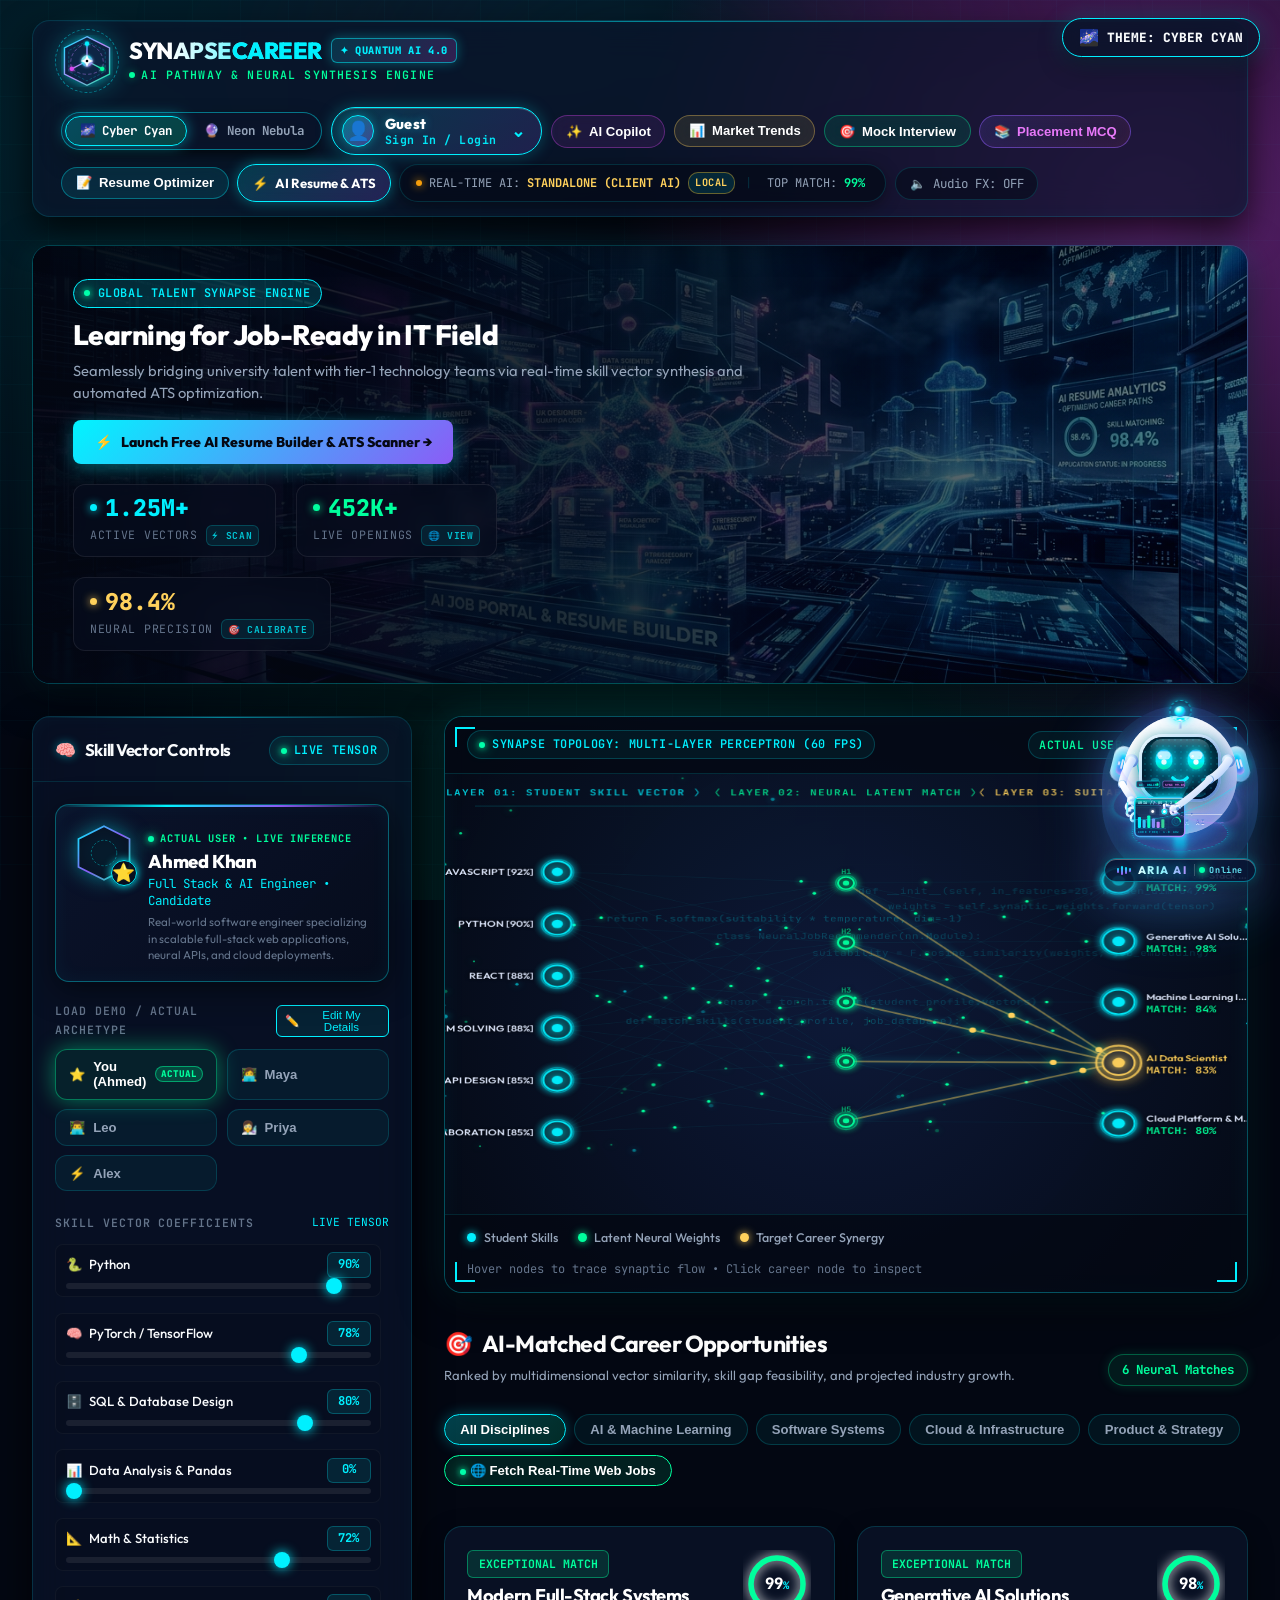
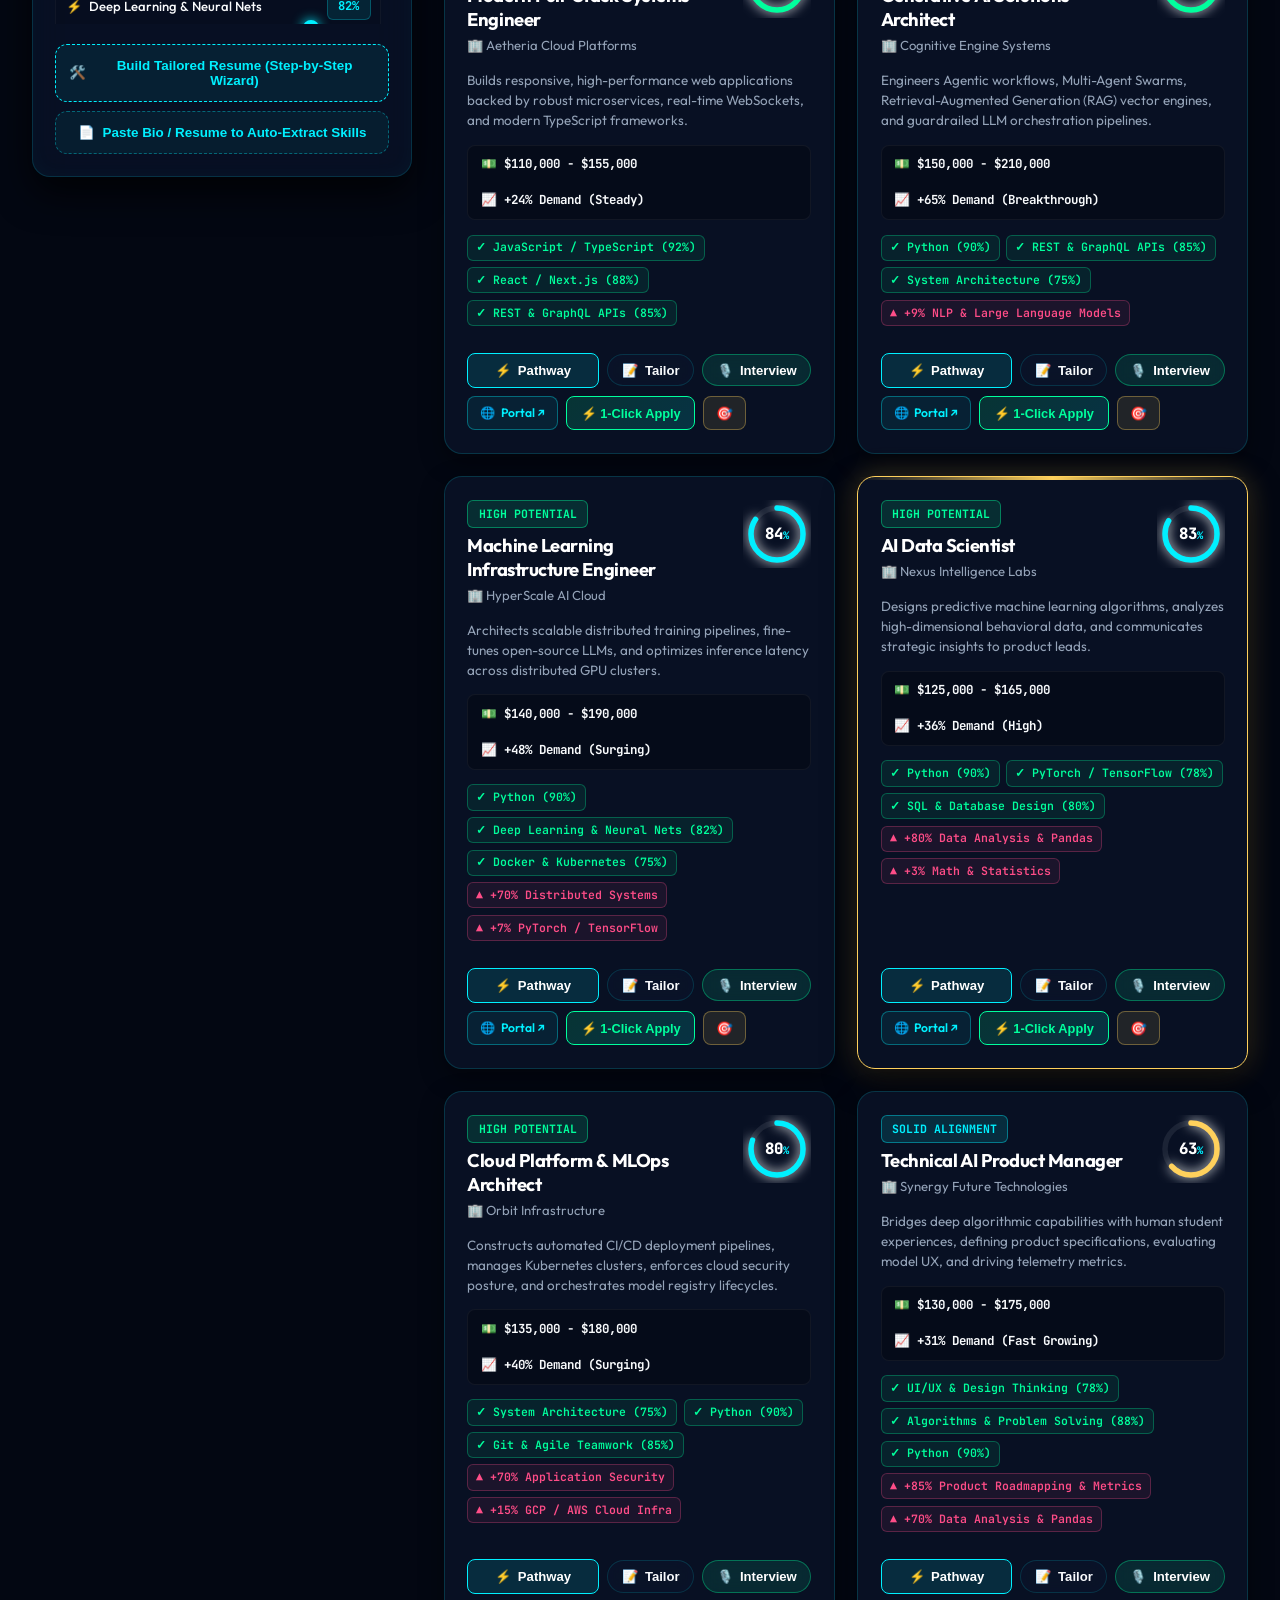
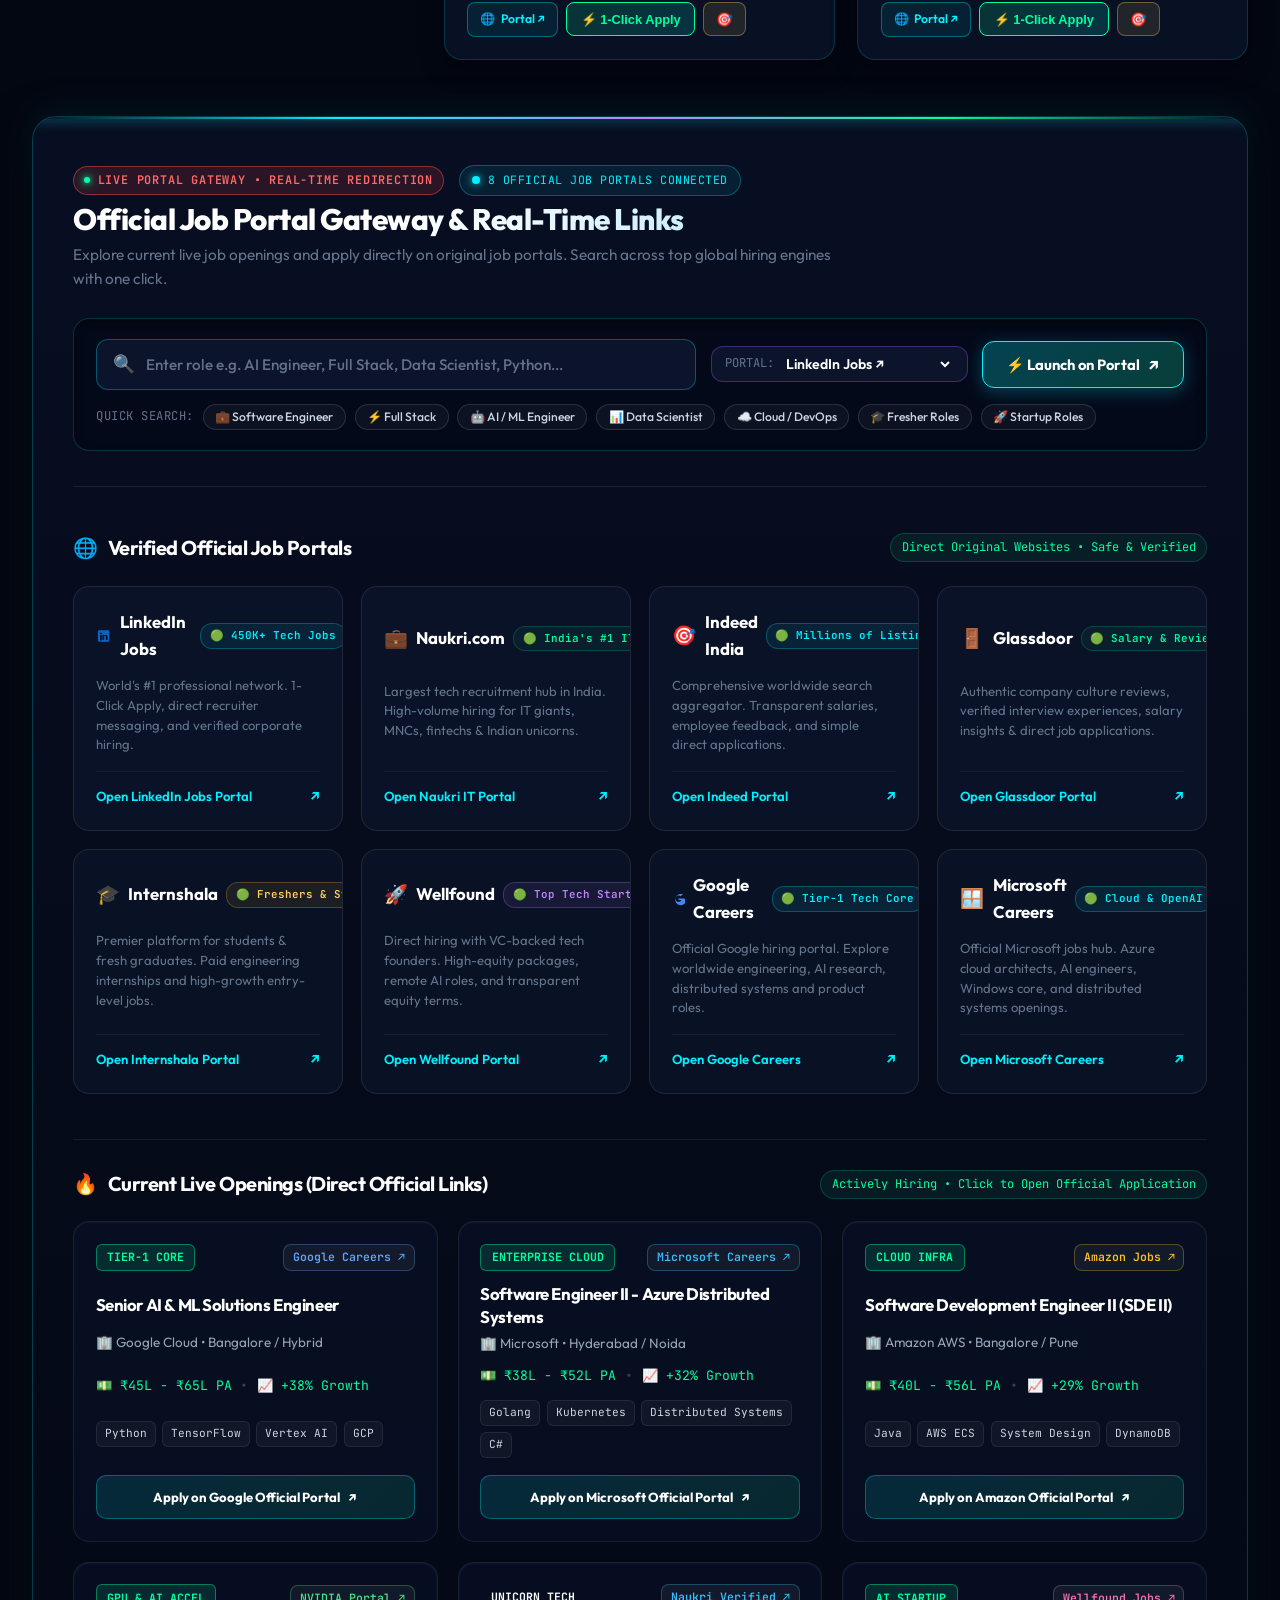
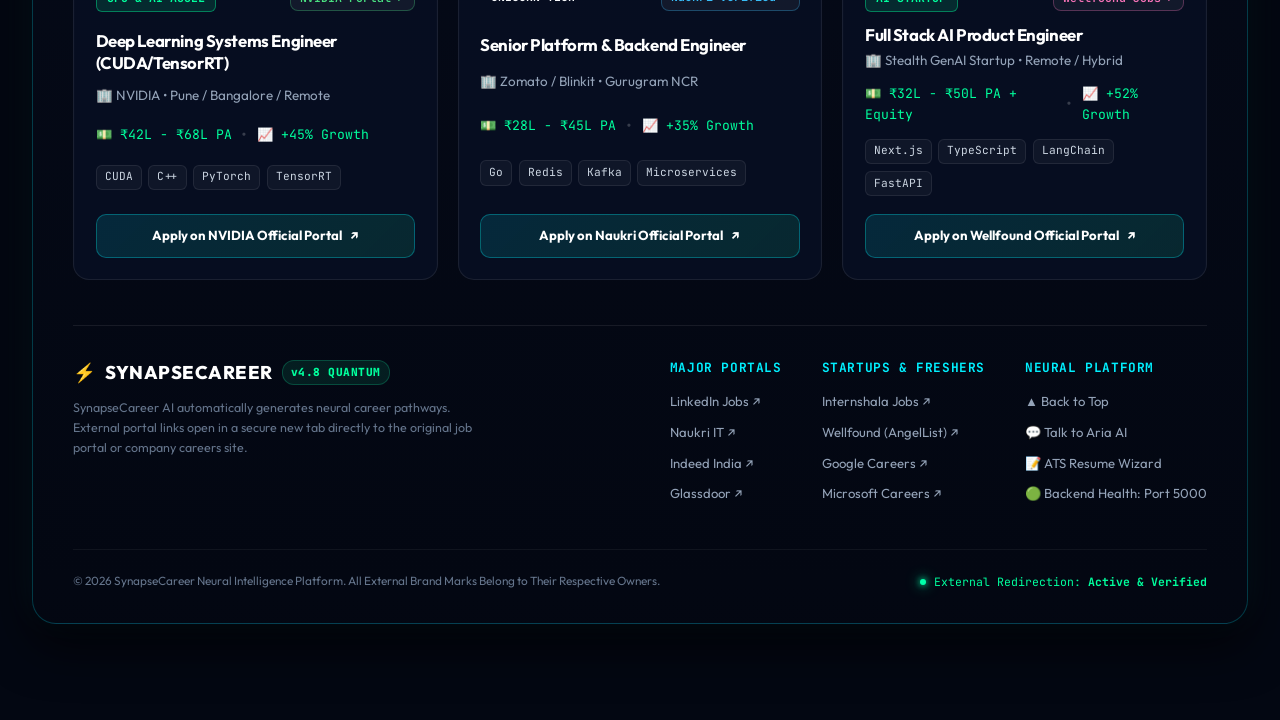
==== index.html @ 48046c11 "Initial" ====
<!DOCTYPE html>
<html lang="en">

<head>
  <meta charset="UTF-8">
  <meta name="viewport" content="width=device-width, initial-scale=1.0">
  <title>SynapseCareer | AI-Powered Job Recommendation System</title>
  <meta name="description"
    content="Futuristic AI-powered job recommendation platform for university students featuring interactive holographic neural matching, skill vector analysis, and personalized career roadmaps.">

  <!-- Google Fonts: Outfit & JetBrains Mono -->
  <link rel="preconnect" href="https://fonts.googleapis.com">
  <link rel="preconnect" href="https://fonts.gstatic.com" crossorigin>
  <link
    href="https://fonts.googleapis.com/css2?family=JetBrains+Mono:ital,wght@0,400;0,600;0,800;1,400&family=Outfit:wght@400;500;600;700;800;900&display=swap"
    rel="stylesheet">

  <!-- Favicon: High-Tech Neural Infinity Nexus SVG -->
  <link rel="icon" type="image/svg+xml"
    href="data:image/svg+xml,<svg xmlns='http://www.w3.org/2000/svg' viewBox='0 0 100 100'><defs><linearGradient id='g' x1='0%25' y1='0%25' x2='100%25' y2='100%25'><stop offset='0%25' stop-color='%2300f5ff'/><stop offset='50%25' stop-color='%238b5cf6'/><stop offset='100%25' stop-color='%2310b981'/></linearGradient></defs><polygon points='50,5 92,27 92,73 50,95 8,73 8,27' stroke='url(%23g)' stroke-width='4' fill='%230b1329'/><path d='M35,32 C42,20 62,20 68,32 C74,44 60,50 50,50 C40,50 26,56 32,68 C38,80 58,80 65,68' stroke='url(%23g)' stroke-width='4.5' fill='none' stroke-linecap='round'/><circle cx='50' cy='50' r='5' fill='%23ffffff'/><circle cx='50' cy='18' r='4' fill='%2300f5ff'/><circle cx='80' cy='50' r='3.5' fill='%2310b981'/><circle cx='20' cy='50' r='3.5' fill='%23d946ef'/><circle cx='50' cy='82' r='4' fill='%23ffd15c'/></svg>">
  <link rel="alternate icon" type="image/x-icon" href="favicon.ico">

  <!-- Anti-FOUC Instant Theme Initializer -->
  <script>
    (function () {
      try {
        var savedTheme = localStorage.getItem('synapse_theme');
        if (!savedTheme) {
          savedTheme = (window.matchMedia && window.matchMedia('(prefers-color-scheme: light)').matches) ? 'light' : 'dark';
        }
        document.documentElement.setAttribute('data-theme', savedTheme);
      } catch (e) { }
    })();
  </script>

  <!-- Stylesheets -->
  <link rel="stylesheet" href="styles/main.css">
  <link rel="stylesheet" href="styles/neural.css">
  <link rel="stylesheet" href="styles/robot.css?v=2.5">
</head>

<body>

  <!-- =========================================================================
       ULTRA-FUTURISTIC QUANTUM AI BOOT INTRO SPLASH SCREEN
       ========================================================================= -->
  <div class="app-intro-splash" id="appIntroSplash">
    <div class="splash-backdrop">
      <div class="splash-grid-mesh"></div>
      <div class="splash-radial-beam"></div>
      <div class="splash-laser-scan"></div>
      <div class="splash-particles" id="splashParticles"></div>
    </div>

    <div class="splash-content-box">
      <!-- High-Tech Hologram Singularity Logo Core -->
      <div class="splash-logo-stage" id="splashLogoStage">
        <div class="splash-orbit-rings">
          <div class="splash-ring-outer"></div>
          <div class="splash-ring-mid"></div>
          <div class="splash-ring-scanner"></div>
        </div>

        <div class="splash-logo-emblem">
          <svg class="splash-logo-svg" viewBox="0 0 160 160" fill="none" xmlns="http://www.w3.org/2000/svg">
            <defs>
              <linearGradient id="splashShieldGrad" x1="0%" y1="0%" x2="100%" y2="100%">
                <stop offset="0%" stop-color="#00f5ff" />
                <stop offset="35%" stop-color="#8b5cf6" />
                <stop offset="70%" stop-color="#ec4899" />
                <stop offset="100%" stop-color="#00ff9d" />
              </linearGradient>
              <linearGradient id="splashCoreGrad" x1="0%" y1="0%" x2="100%" y2="100%">
                <stop offset="0%" stop-color="#ffffff" />
                <stop offset="30%" stop-color="#00f5ff" />
                <stop offset="70%" stop-color="#ec4899" />
                <stop offset="100%" stop-color="#00ff9d" />
              </linearGradient>
              <filter id="splashGlowFilter" x="-40%" y="-40%" width="180%" height="180%">
                <feGaussianBlur in="SourceGraphic" stdDeviation="4.5" result="blur" />
                <feMerge>
                  <feMergeNode in="blur" />
                  <feMergeNode in="SourceGraphic" />
                </feMerge>
              </filter>
            </defs>

            <!-- Holographic Outer Shield Frame -->
            <polygon class="splash-crest-outer" points="80,6 148,40 148,120 80,154 12,120 12,40"
              stroke="url(#splashShieldGrad)" stroke-width="3.8" fill="rgba(8, 12, 28, 0.88)" />
            <polygon class="splash-crest-inner" points="80,18 136,47 136,113 80,142 24,113 24,47" stroke="#00f5ff"
              stroke-width="1.5" stroke-dasharray="8 6" opacity="0.65" />

            <!-- Tri-Axis Neural Circuit Streamers -->
            <path class="splash-synapse-vortex v1" d="M 80 80 L 80 26 M 80 80 L 126 106 M 80 80 L 34 106"
              stroke="url(#splashShieldGrad)" stroke-width="4" stroke-linecap="round" />
            <circle class="splash-orbit-node node-1" cx="80" cy="26" r="6.5" fill="#00f5ff"
              filter="url(#splashGlowFilter)" />
            <circle class="splash-orbit-node node-2" cx="126" cy="106" r="6.5" fill="#00ff9d"
              filter="url(#splashGlowFilter)" />
            <circle class="splash-orbit-node node-3" cx="34" cy="106" r="6.5" fill="#ec4899"
              filter="url(#splashGlowFilter)" />

            <!-- Orbital Neural Torus -->
            <circle class="splash-torus-ring" cx="80" cy="80" r="38" stroke="#8b5cf6" stroke-width="1.8"
              stroke-dasharray="10 6" opacity="0.75" />

            <!-- Central Diamond Singularity & Pulsing Energy Core -->
            <circle class="splash-singularity-aura" cx="80" cy="80" r="18" fill="url(#splashCoreGrad)" opacity="0.9"
              filter="url(#splashGlowFilter)" />
            <polygon class="splash-singularity-star" points="80,58 86,74 102,80 86,86 80,102 74,86 58,80 74,74"
              fill="#ffffff" filter="url(#splashGlowFilter)" />
            <circle cx="80" cy="80" r="4" fill="#050814" />
          </svg>
        </div>
      </div>

      <!-- Holographic Brand Title & Tagline -->
      <div class="splash-brand-title-wrap">
        <div class="splash-badge-chip">✦ NEURAL CORE v4.0 ✦</div>
        <h1 class="splash-brand-title">SYNAPSE<span class="splash-title-highlight">CAREER</span></h1>
        <p class="splash-brand-sub">QUANTUM AI CAREER INTELLIGENCE & PATHWAY ENGINE</p>
      </div>

      <!-- Boot Loader Meter & Status Telemetry -->
      <div class="splash-loader-panel">
        <div class="splash-status-row">
          <span class="splash-status-text" id="splashStatusText">INITIALIZING SYNAPTIC VORTEX MATRIX...</span>
          <span class="splash-percent-text" id="splashPercentText">0%</span>
        </div>
        <div class="splash-progress-track">
          <div class="splash-progress-fill" id="splashProgressFill">
            <span class="splash-scan-flare"></span>
          </div>
        </div>
      </div>

      <button class="splash-skip-btn" id="splashSkipBtn" title="Directly Enter App">
        <span>CLICK TO ENTER SYSTEM</span>
        <span class="splash-skip-arrow">→</span>
      </button>
    </div>
  </div>

  <!-- Ambient Glow Elements -->
  <div class="ambient-glow-top"></div>

  <!-- Floating Quick Theme Switcher Pill -->
  <button class="floating-theme-pill" id="floatingThemeToggle" title="Toggle Cyber Cyan / Neon Nebula Theme"
    aria-label="Toggle Theme">
    <span class="float-theme-icon" id="floatingThemeIcon">🌌</span>
    <span class="float-theme-text" id="floatingThemeText">THEME: CYBER CYAN</span>
  </button>

  <div class="app-container">

    <!-- Top HUD Navigation -->
    <header class="app-header glass-panel" id="mainHeader">
      <!-- Branded Ultra-Futuristic Quantum AI Neural Logo & Typography -->
      <div class="brand-section">
        <div class="brand-logo-container" id="brandLogoContainer"
          title="SynapseCareer Quantum Neural Core v4.0 (Click to interact)">
          <svg class="brand-logo-svg" viewBox="0 0 120 120" fill="none" xmlns="http://www.w3.org/2000/svg">
            <defs>
              <linearGradient id="mainShieldGrad" x1="0%" y1="0%" x2="100%" y2="100%">
                <stop offset="0%" stop-color="var(--neon-cyan)" />
                <stop offset="50%" stop-color="var(--neon-purple)" />
                <stop offset="100%" stop-color="var(--neon-emerald)" />
              </linearGradient>
              <linearGradient id="neuralCoreGrad" x1="0%" y1="0%" x2="100%" y2="100%">
                <stop offset="0%" stop-color="#ffffff" />
                <stop offset="40%" stop-color="var(--neon-cyan)" />
                <stop offset="100%" stop-color="var(--neon-magenta)" />
              </linearGradient>
              <filter id="coreGlowFilter" x="-40%" y="-40%" width="180%" height="180%">
                <feGaussianBlur in="SourceGraphic" stdDeviation="3.5" result="blur" />
                <feMerge>
                  <feMergeNode in="blur" />
                  <feMergeNode in="SourceGraphic" />
                </feMerge>
              </filter>
            </defs>

            <!-- 1. Isometric Beveled Shield Crest -->
            <polygon class="logo-crest-outer" points="60,4 112,30 112,90 60,116 8,90 8,30" stroke="url(#mainShieldGrad)"
              stroke-width="3.2" fill="var(--bg-surface-elevated)" fill-opacity="0.9" />
            <polygon class="logo-crest-inner" points="60,14 102,36 102,84 60,106 18,84 18,36" stroke="var(--neon-cyan)"
              stroke-width="1.2" stroke-dasharray="6 4" opacity="0.45" />

            <!-- 2. Dynamic Synapse Neural Vortex Circuit -->
            <path class="logo-vortex-path v1" d="M 60 60 L 60 20 M 60 60 L 95 78 M 60 60 L 25 78"
              stroke="url(#mainShieldGrad)" stroke-width="3" stroke-linecap="round" />
            <path class="logo-vortex-path v2" d="M 60 20 C 85 25 105 50 95 78 C 75 95 45 95 25 78 C 15 50 35 25 60 20 Z"
              stroke="var(--neon-purple)" stroke-width="1.6" stroke-dasharray="8 5" opacity="0.6" fill="none" />

            <!-- 3. Glowing Synaptic Orbit Beacons -->
            <circle class="logo-node-beacon b-top" cx="60" cy="20" r="5" fill="var(--neon-cyan)"
              filter="url(#coreGlowFilter)" />
            <circle class="logo-node-beacon b-right" cx="95" cy="78" r="5" fill="var(--neon-emerald)"
              filter="url(#coreGlowFilter)" />
            <circle class="logo-node-beacon b-left" cx="25" cy="78" r="5" fill="var(--neon-magenta)"
              filter="url(#coreGlowFilter)" />

            <!-- 4. Quantum Diamond AI Singularity -->
            <circle class="logo-singularity-aura" cx="60" cy="60" r="13" fill="url(#neuralCoreGrad)" opacity="0.85"
              filter="url(#coreGlowFilter)" />
            <polygon class="logo-singularity-star" points="60,46 64,56 74,60 64,64 60,74 56,64 46,60 56,56"
              fill="#ffffff" filter="url(#coreGlowFilter)" />
            <circle cx="60" cy="60" r="3" fill="var(--bg-deep)" />
          </svg>
          <div class="logo-orbit-ring"></div>
        </div>
        <div class="brand-text-block">
          <div class="brand-title-wrap">
            <h1 class="brand-title">SYNAPSE<span class="brand-title-accent">CAREER</span></h1>
            <span class="brand-badge-ai">✦ QUANTUM AI 4.0</span>
          </div>
          <p class="brand-tagline"><span class="tagline-pulse"></span>AI Pathway & Neural Synthesis Engine</p>
        </div>
      </div>

      <div class="nav-actions-wrap">
        <!-- Dual Cyber Theme Segmented Controller -->
        <div class="theme-segmented-control" id="themeSegmentedControl" role="group" aria-label="Cyber Theme Selector">
          <button class="theme-seg-btn active" id="btnThemeDark" data-set-theme="dark"
            title="Switch to Cyber Cyan (Matrix Dark)">
            <span class="theme-seg-icon">🌌</span>
            <span class="theme-seg-text">Cyber Cyan</span>
          </button>
          <button class="theme-seg-btn" id="btnThemeNebula" data-set-theme="nebula"
            title="Switch to Neon Nebula (Synthwave Violet)">
            <span class="theme-seg-icon">🔮</span>
            <span class="theme-seg-text">Neon Nebula</span>
          </button>
        </div>

        <!-- ═══ Premium Navbar Auth Widget ═══ -->
        <div class="navbar-auth-widget" id="navbarAuthWidget">
          <!-- Guest State (default) -->
          <button class="navbar-auth-btn" id="navbarAuthBtn" title="Click to Login or Register your Candidate Profile">
            <div class="navbar-auth-avatar" id="navbarAuthAvatar">
              <span class="auth-avatar-glyph">👤</span>
            </div>
            <div class="navbar-auth-info">
              <span class="navbar-auth-name" id="navbarAuthName">Guest</span>
              <span class="navbar-auth-status" id="navbarAuthStatus">Sign In / Login</span>
            </div>
            <div class="navbar-auth-chevron">⌄</div>
          </button>

          <!-- Dropdown Panel -->
          <div class="navbar-auth-dropdown" id="navbarAuthDropdown">
            <!-- Not logged in -->
            <div id="navbarGuestPanel">
              <div class="navbar-dropdown-header">
                <div class="navbar-dropdown-icon">🔐</div>
                <div>
                  <div class="navbar-dropdown-title">SynapseCareer Access</div>
                  <div class="navbar-dropdown-sub">AI-Powered Career Portal</div>
                </div>
              </div>
              <button class="navbar-dropdown-action-btn" id="navbarLoginTriggerBtn">
                <span>🚀</span> Login / Register Account
              </button>
              <p class="navbar-dropdown-hint">OTP verified · Secure · Instant access</p>
            </div>

            <!-- Logged in state (hidden until auth) -->
            <div id="navbarUserPanel" style="display:none;">
              <div class="navbar-dropdown-header">
                <div class="navbar-dropdown-avatar-lg" id="navbarDropdownAvatar">✅</div>
                <div>
                  <div class="navbar-dropdown-title" id="navbarDropdownName">User</div>
                  <div class="navbar-dropdown-sub" id="navbarDropdownEmail">verified@email.com</div>
                </div>
              </div>
              <div class="navbar-dropdown-status-row">
                <span class="live-indicator-dot"></span>
                <span id="navbarDropdownStatusLabel">LOGGED IN • ACTIVE</span>
              </div>
              <button class="navbar-dropdown-action-btn" id="navbarOpenWizardBtn"
                style="background: rgba(16,185,129,0.12); border-color: var(--neon-emerald);">
                <span>🛠️</span> Open Resume Wizard
              </button>
              <button class="navbar-dropdown-logout-btn" id="navbarLogoutBtn">
                <span>⏻</span> Sign Out
              </button>
            </div>
          </div>
        </div>

        <button class="nav-action-btn nav-btn-copilot" id="openCareerCopilotBtn">
          <span>✨</span> AI Copilot
        </button>

        <button class="nav-action-btn nav-btn-analytics" id="openMarketAnalyticsBtn">
          <span>📊</span> Market Trends
        </button>

        <button class="nav-action-btn nav-btn-interview" id="openMockInterviewBtn">
          <span>🎯</span> Mock Interview
        </button>

        <button class="nav-action-btn nav-btn-mcq" id="openPlacementMCQBtn">
          <span>📚</span> Placement MCQ
        </button>

        <button class="nav-action-btn nav-btn-resume" id="openResumeOptimizerBtn">
          <span>📝</span> Resume Optimizer
        </button>

        <a href="resume-builder.html" class="nav-action-btn" id="openResumeBuilderPageBtn"
          style="text-decoration:none; background: linear-gradient(135deg, rgba(0, 245, 255, 0.18), rgba(139, 92, 246, 0.22)); border: 1px solid var(--neon-cyan); color: #fff; box-shadow: 0 0 14px rgba(0, 245, 255, 0.35); font-weight: 700;">
          <span style="color:var(--neon-emerald)">⚡</span> AI Resume & ATS
        </a>

        <!-- Live Real-Time Telemetry HUD Monitor -->
        <div class="hud-telemetry-badge" id="hudTelemetryBadge"
          title="Click to view Live AI Diagnostics & Ping Telemetry">
          <div class="hud-ai-live-group" id="hudAiLiveGroup">
            <span class="live-indicator-dot" id="hudLiveDot"></span>
            <span id="hudSystemStatus">REAL-TIME AI: <strong style="color: var(--neon-emerald);">LIVE (PORT
                5000)</strong></span>
            <span class="hud-latency-pill" id="hudLatencyPill">12ms</span>
          </div>
          <span class="hud-divider" style="color: var(--border-glass);">|</span>
          <div class="hud-top-match-group" id="hudTopMatchGroup" title="Click to spotlight Top Matched Role">
            <span>TOP MATCH: <strong id="hudTopScore" class="hud-top-score-val"
                style="color: var(--neon-emerald);">97%</strong></span>
          </div>
        </div>

        <button class="audio-toggle-btn" id="audioToggleBtn" title="Toggle Futuristic Audio FX">
          🔈 Audio FX: OFF
        </button>
      </div>
    </header>

    <!-- Futuristic Real-Time Job Portal & Hero Showcase -->
    <section class="portal-hero-showcase" id="portalHeroShowcase" aria-label="Portal Overview">
      <img src="assets/portal_hero.jpg" alt="Futuristic AI Job Portal Hub" class="portal-hero-bg">
      <div class="portal-hero-gradient">
        <div class="portal-hero-content">
          <span class="hud-pill" style="background: rgba(0, 240, 255, 0.15); border-color: var(--neon-cyan);">
            <span class="live-indicator-dot"></span> GLOBAL TALENT SYNAPSE ENGINE
          </span>
          <h2 class="portal-hero-title">Learning for Job-Ready in IT Field</h2>
          <p class="portal-hero-desc">
            Seamlessly bridging university talent with tier-1 technology teams via real-time skill vector synthesis and
            automated ATS optimization.
          </p>
          <div
            style="margin-top: 1rem; margin-bottom: 1.2rem; display: flex; gap: 0.8rem; align-items: center; flex-wrap: wrap;">
            <a href="resume-builder.html"
              style="background: linear-gradient(135deg, #00f5ff, #8b5cf6); color: #050814; font-weight: 800; font-size: 0.88rem; text-decoration: none; padding: 0.65rem 1.35rem; border-radius: 8px; box-shadow: 0 4px 18px rgba(0, 245, 255, 0.35); display: inline-flex; align-items: center; gap: 0.5rem; transition: transform 0.2s, box-shadow 0.2s;">
              <span>⚡</span> Launch Free AI Resume Builder &amp; ATS Scanner &rarr;
            </a>
          </div>
          <div class="portal-hero-badges" id="portalHeroBadges">
            <div class="portal-hero-badge-item interactive-hero-stat" id="heroBadgeVectors"
              title="Click to trigger Quantum Vector Matrix Scan on Canvas">
              <div class="hero-badge-top-row">
                <span class="hero-stat-dot dot-cyan"></span>
                <span class="portal-hero-badge-val" id="heroValVectors" style="color: var(--neon-cyan);">1.2M+</span>
              </div>
              <span class="portal-hero-badge-lbl">Active Vectors <span class="hero-badge-action-hint">⚡
                  Scan</span></span>
            </div>

            <div class="portal-hero-badge-item interactive-hero-stat" id="heroBadgeOpenings"
              title="Click to fetch/focus Live Web Job Feed">
              <div class="hero-badge-top-row">
                <span class="hero-stat-dot dot-emerald"></span>
                <span class="portal-hero-badge-val" id="heroValOpenings"
                  style="color: var(--neon-emerald);">450K+</span>
              </div>
              <span class="portal-hero-badge-lbl">Live Openings <span class="hero-badge-action-hint">🌐
                  View</span></span>
            </div>

            <div class="portal-hero-badge-item interactive-hero-stat" id="heroBadgePrecision"
              title="Click to run Neural Model Precision Benchmark">
              <div class="hero-badge-top-row">
                <span class="hero-stat-dot dot-gold"></span>
                <span class="portal-hero-badge-val" id="heroValPrecision" style="color: var(--neon-gold);">98.4%</span>
              </div>
              <span class="portal-hero-badge-lbl">Neural Precision <span class="hero-badge-action-hint">🎯
                  Calibrate</span></span>
            </div>
          </div>
        </div>
      </div>
    </section>

    <!-- Main Dashboard Grid -->
    <main class="dashboard-grid">

      <!-- Left Column: Student Profile & Skills Hub -->
      <aside class="student-hud-column" aria-label="Student Profile and Skill Adjustment">

        <section class="glass-panel" id="profilePanel">
          <div class="panel-header">
            <h2 class="panel-title">
              <span class="icon-glow">🧠</span> Skill Vector Controls
            </h2>
            <span class="hud-pill"><span class="live-indicator-dot"></span> LIVE TENSOR</span>
          </div>

          <div class="panel-body">
            <!-- Active Candidate / Student Profile HUD Card -->
            <div class="candidate-auth-banner-card" id="activeCandidateHUDCard">
              <div class="candidate-auth-top">
                <div class="candidate-logo-shield">
                  <svg class="candidate-shield-svg" viewBox="0 0 100 100" fill="none">
                    <defs>
                      <linearGradient id="candShieldGrad" x1="0%" y1="0%" x2="100%" y2="100%">
                        <stop offset="0%" stop-color="#00f5ff" />
                        <stop offset="50%" stop-color="#8b5cf6" />
                        <stop offset="100%" stop-color="#00ff9d" />
                      </linearGradient>
                    </defs>
                    <polygon points="50,4 94,26 94,74 50,96 6,74 6,26" stroke="url(#candShieldGrad)" stroke-width="3"
                      fill="rgba(8, 14, 30, 0.85)" />
                    <circle cx="50" cy="50" r="22" stroke="rgba(0, 245, 255, 0.4)" stroke-width="1.5"
                      stroke-dasharray="4 3" />
                  </svg>
                  <div class="candidate-avatar-bubble" id="studentAvatar">⭐</div>
                </div>
                <div class="candidate-meta-info">
                  <div class="candidate-status-tag" id="candidateStatusTag">
                    <span class="live-indicator-dot"></span>
                    <span id="candidateStatusLabel">ACTUAL USER • LIVE INFERENCE</span>
                  </div>
                  <h3 class="candidate-name-display" id="studentName"></h3>
                  <p class="candidate-major-display" id="studentMajor">Full Stack &amp; AI Engineer • Candidate</p>
                  <p id="studentBio"
                    style="font-size: 0.72rem; color: var(--text-muted); line-height: 1.4; margin-top: 2px;">
                    Real-world candidate profile with active skill vectors. Traces synaptic flow across multi-layer
                    neural architecture.
                  </p>
                </div>
              </div>
            </div>

            <!-- Archetype Quick Selector -->
            <div class="archetype-selector-header">
              <div style="display: flex; justify-content: space-between; align-items: center; width: 100%;">
                <label class="archetype-selector-label" style="margin-bottom: 0;">Load Demo / Actual Archetype</label>
                <button type="button" class="btn-edit-actual" id="openEditActualUserBtn"
                  title="Customize your actual Name, Role &amp; Skills"
                  style="background: rgba(0, 245, 255, 0.08); border: 1px solid var(--neon-cyan); border-radius: 6px; color: var(--neon-cyan); font-size: 0.72rem; padding: 3px 8px; cursor: pointer; display: flex; align-items: center; gap: 4px; transition: 0.2s;">
                  <span>✏️</span> Edit My Details
                </button>
              </div>
            </div>
            <div class="archetype-pills" id="archetypePills">
              <!-- Dynamically populated -->
            </div>

            <!-- Skill Adjustment Sliders -->
            <div style="display: flex; justify-content: space-between; align-items: center; margin-bottom: 0.75rem;">
              <label class="archetype-selector-label" style="margin-bottom: 0;">Skill Vector Coefficients</label>
              <span style="font-size: 0.7rem; color: var(--neon-cyan); font-family: 'JetBrains Mono', monospace;">LIVE
                TENSOR</span>
            </div>

            <div class="skills-container" id="skillsContainer">
              <!-- Dynamically populated skill sliders -->
            </div>

            <!-- Interactive Resume Wizard Trigger -->
            <button class="resume-parser-toggle" id="openResumeWizardBtn"
              style="border-color: var(--neon-cyan); background: rgba(0, 240, 255, 0.08); margin-bottom: 0.6rem;">
              <span>🛠️</span> Build Tailored Resume (Step-by-Step Wizard)
            </button>

            <!-- Resume / Bio NLP Parser Simulation -->
            <button class="resume-parser-toggle" id="resumeToggleBtn">
              <span>📄</span> Paste Bio / Resume to Auto-Extract Skills
            </button>

            <div class="resume-parser-box" id="resumeParserBox">
              <textarea class="resume-textarea" id="resumeTextInput"
                placeholder="e.g. Built a deep learning project in PyTorch with transformers and Docker. Proficient in Python, SQL analytics, and REST API deployment..."></textarea>
              <button class="parse-submit-btn" id="parseResumeBtn">
                Extract &amp; Map to Neural Model
              </button>
            </div>
          </div>
        </section>

      </aside>

      <!-- Right Column: Visualizer Canvas & Recommendations -->
      <section class="main-stage-column" aria-label="AI Matching Stage">

        <!-- Holographic Neural Network Visualizer Frame -->
        <div class="visualizer-frame" id="visualizerFrame">
          <div class="corner-bracket corner-tl"></div>
          <div class="corner-bracket corner-tr"></div>
          <div class="corner-bracket corner-bl"></div>
          <div class="corner-bracket corner-br"></div>

          <div class="visualizer-hud-topbar">
            <div class="hud-pill" id="topologyHudPill">
              <span class="live-indicator-dot"></span>
              <span id="topologyTitle">SYNAPSE TOPOLOGY: MULTI-LAYER PERCEPTRON (60 FPS)</span>
            </div>
            <div class="hud-pill" id="topologyCandidatePill"
              style="color: var(--neon-gold); font-family: 'JetBrains Mono', monospace; font-size: 0.72rem;">
              <span id="topologyCandidateName">ACTUAL USER: AHMED KHAN</span>
            </div>
          </div>

          <!-- Interactive Neural Canvas -->
          <canvas id="neuralNetworkCanvas" class="neural-canvas"></canvas>

          <div class="visualizer-hud-footer">
            <div class="legend-items">
              <div class="legend-item">
                <span class="legend-dot skill-dot"></span>
                <span>Student Skills</span>
              </div>
              <div class="legend-item">
                <span class="legend-dot latent-dot"></span>
                <span>Latent Neural Weights</span>
              </div>
              <div class="legend-item">
                <span class="legend-dot job-dot"></span>
                <span>Target Career Synergy</span>
              </div>
            </div>
            <div style="font-family: 'JetBrains Mono', monospace; font-size: 0.75rem; color: var(--text-muted);">
              Hover nodes to trace synaptic flow • Click career node to inspect
            </div>
          </div>
        </div>

        <!-- Job Recommendations Section -->
        <section class="recommendations-section" id="recommendationsSection">
          <div class="recommendations-header-row">
            <div>
              <h2><span>🎯</span> AI-Matched Career Opportunities</h2>
              <p style="font-size: 0.82rem; color: var(--text-secondary); margin-top: 0.2rem;">
                Ranked by multidimensional vector similarity, skill gap feasibility, and projected industry growth.
              </p>
            </div>
            <span class="job-count-badge" id="jobCountBadge">6 Neural Matches</span>
          </div>

          <!-- Category Filter Tabs & Live Web Feed Toggle -->
          <div class="filter-bar-row">
            <div style="display: flex; gap: 0.5rem; flex-wrap: wrap;">
              <button class="category-filter-btn active" data-filter="all">All Disciplines</button>
              <button class="category-filter-btn" data-filter="AI">AI & Machine Learning</button>
              <button class="category-filter-btn" data-filter="Engineering">Software Systems</button>
              <button class="category-filter-btn" data-filter="Cloud">Cloud & Infrastructure</button>
              <button class="category-filter-btn" data-filter="Product">Product & Strategy</button>
            </div>

            <button class="category-filter-btn live-jobs-toggle-btn" id="liveJobsToggleBtn">
              <span class="live-indicator-dot"></span> 🌐 Fetch Real-Time Web Jobs
            </button>
          </div>

          <!-- Job Cards Dynamic Grid -->
          <div class="job-cards-grid" id="jobCardsGrid">
            <!-- Dynamically populated job cards -->
          </div>
        </section>

      </section>

    </main>

    <!-- ==========================================================================
         SYNAPSECAREER REAL-TIME JOB PORTAL FOOTER GATEWAY
         Direct links and live search connecting to original job portal websites
         ========================================================================== -->
    <footer class="synapse-portal-footer" id="synapsePortalFooter">
      <div class="footer-container">

        <!-- Top Section: Interactive Job Search & Live Launch Hub -->
        <div class="footer-gateway-header">
          <div class="footer-header-content">
            <div class="footer-badge-row">
              <span class="hud-pill footer-live-pill">
                <span class="live-indicator-dot"></span> LIVE PORTAL GATEWAY • REAL-TIME REDIRECTION
              </span>
              <span class="footer-telemetry-chip">
                <span class="pulse-ring"></span> 8 OFFICIAL JOB PORTALS CONNECTED
              </span>
            </div>
            <h2 class="footer-main-title">
              Official Job Portal Gateway & Real-Time Links
            </h2>
            <p class="footer-main-desc">
              Explore current live job openings and apply directly on original job portals. Search across top global
              hiring engines with one click.
            </p>
          </div>

          <!-- Real-Time Portal Search Console -->
          <div class="footer-search-console">
            <div class="footer-search-bar-wrap">
              <div class="footer-search-input-box">
                <span class="footer-search-icon">🔍</span>
                <input type="text" id="footerJobSearchInput" class="footer-search-input"
                  placeholder="Enter role e.g. AI Engineer, Full Stack, Data Scientist, Python..." autocomplete="off" />
                <button type="button" class="footer-search-clear-btn" id="footerSearchClearBtn" title="Clear input"
                  style="display: none;">✕</button>
              </div>

              <!-- Destination Portal Selector Dropdown / Pills -->
              <div class="footer-portal-select-wrap">
                <label for="footerPortalSelect" class="footer-select-label">Portal:</label>
                <select id="footerPortalSelect" class="footer-portal-dropdown">
                  <option value="linkedin" selected>LinkedIn Jobs ↗</option>
                  <option value="naukri">Naukri.com ↗</option>
                  <option value="indeed">Indeed India ↗</option>
                  <option value="google">Google Careers ↗</option>
                  <option value="glassdoor">Glassdoor Jobs ↗</option>
                  <option value="internshala">Internshala (Freshers) ↗</option>
                  <option value="wellfound">Wellfound (Startups) ↗</option>
                  <option value="foundit">Foundit (Monster) ↗</option>
                </select>
              </div>

              <!-- Launch Button -->
              <button type="button" class="footer-launch-btn" id="footerLaunchSearchBtn">
                <span>⚡ Launch on Portal</span>
                <span class="external-arrow">↗</span>
              </button>
            </div>

            <!-- Instant 1-Click Search Quick Chips -->
            <div class="footer-quick-chips-row">
              <span class="quick-chips-label">Quick Search:</span>
              <button type="button" class="footer-quick-chip" data-query="Software Engineer" data-portal="linkedin">💼
                Software Engineer</button>
              <button type="button" class="footer-quick-chip" data-query="Full Stack Developer" data-portal="naukri">⚡
                Full Stack</button>
              <button type="button" class="footer-quick-chip" data-query="AI Machine Learning Engineer"
                data-portal="indeed">🤖 AI / ML Engineer</button>
              <button type="button" class="footer-quick-chip" data-query="Data Scientist" data-portal="glassdoor">📊
                Data Scientist</button>
              <button type="button" class="footer-quick-chip" data-query="Cloud DevOps Engineer" data-portal="google">☁️
                Cloud / DevOps</button>
              <button type="button" class="footer-quick-chip" data-query="Fresher Software Developer"
                data-portal="internshala">🎓 Fresher Roles</button>
              <button type="button" class="footer-quick-chip" data-query="Founding Engineer" data-portal="wellfound">🚀
                Startup Roles</button>
            </div>
          </div>
        </div>

        <!-- Middle Section: Official Top Job Portals Grid (Original Websites) -->
        <div class="footer-portals-section">
          <div class="footer-subheading-wrap">
            <h3 class="footer-subheading">
              <span class="subheading-icon">🌐</span> Verified Official Job Portals
            </h3>
            <span class="footer-subheading-tag">Direct Original Websites • Safe & Verified</span>
          </div>

          <div class="footer-portals-grid">
            <!-- Portal 1: LinkedIn Jobs -->
            <a href="https://www.linkedin.com/jobs/" target="_blank" rel="noopener noreferrer"
              class="portal-card linkedin-card" id="portalCardLinkedIn">
              <div class="portal-card-glow"></div>
              <div class="portal-card-top">
                <div class="portal-brand-badge brand-linkedin">
                  <svg class="portal-logo-svg" viewBox="0 0 24 24" fill="currentColor">
                    <path
                      d="M19 3a2 2 0 0 1 2 2v14a2 2 0 0 1-2 2H5a2 2 0 0 1-2-2V5a2 2 0 0 1 2-2h14m-.5 15.5v-5.3a3.26 3.26 0 0 0-3.26-3.26c-.85 0-1.84.52-2.28 1.3v-1.11h-2.79v8.37h2.79v-4.93c0-.77.62-1.4 1.39-1.4a1.4 1.4 0 0 1 1.4 1.4v4.93h2.75M6.46 10.9v8.37H9.2V10.9H6.46M7.83 6.45c-.9 0-1.63.73-1.63 1.63 0 .9.73 1.63 1.63 1.63.9 0 1.63-.73 1.63-1.63 0-.9-.73-1.63-1.63-1.63Z" />
                  </svg>
                  <span class="portal-brand-name">LinkedIn Jobs</span>
                </div>
                <span class="portal-live-tag">🟢 450K+ Tech Jobs</span>
              </div>
              <p class="portal-card-desc">
                World's #1 professional network. 1-Click Apply, direct recruiter messaging, and verified corporate
                hiring.
              </p>
              <div class="portal-card-action">
                <span class="portal-action-text">Open LinkedIn Jobs Portal</span>
                <span class="portal-arrow-icon">↗</span>
              </div>
            </a>

            <!-- Portal 2: Naukri.com -->
            <a href="https://www.naukri.com/it-jobs" target="_blank" rel="noopener noreferrer"
              class="portal-card naukri-card" id="portalCardNaukri">
              <div class="portal-card-glow"></div>
              <div class="portal-card-top">
                <div class="portal-brand-badge brand-naukri">
                  <span class="portal-icon-symbol">💼</span>
                  <span class="portal-brand-name">Naukri.com</span>
                </div>
                <span class="portal-live-tag tag-emerald">🟢 India's #1 IT Portal</span>
              </div>
              <p class="portal-card-desc">
                Largest tech recruitment hub in India. High-volume hiring for IT giants, MNCs, fintechs & Indian
                unicorns.
              </p>
              <div class="portal-card-action">
                <span class="portal-action-text">Open Naukri IT Portal</span>
                <span class="portal-arrow-icon">↗</span>
              </div>
            </a>

            <!-- Portal 3: Indeed India -->
            <a href="https://in.indeed.com/" target="_blank" rel="noopener noreferrer" class="portal-card indeed-card"
              id="portalCardIndeed">
              <div class="portal-card-glow"></div>
              <div class="portal-card-top">
                <div class="portal-brand-badge brand-indeed">
                  <span class="portal-icon-symbol">🎯</span>
                  <span class="portal-brand-name">Indeed India</span>
                </div>
                <span class="portal-live-tag">🟢 Millions of Listings</span>
              </div>
              <p class="portal-card-desc">
                Comprehensive worldwide search aggregator. Transparent salaries, employee feedback, and simple direct
                applications.
              </p>
              <div class="portal-card-action">
                <span class="portal-action-text">Open Indeed Portal</span>
                <span class="portal-arrow-icon">↗</span>
              </div>
            </a>

            <!-- Portal 4: Glassdoor -->
            <a href="https://www.glassdoor.co.in/Job/index.htm" target="_blank" rel="noopener noreferrer"
              class="portal-card glassdoor-card" id="portalCardGlassdoor">
              <div class="portal-card-glow"></div>
              <div class="portal-card-top">
                <div class="portal-brand-badge brand-glassdoor">
                  <span class="portal-icon-symbol">🚪</span>
                  <span class="portal-brand-name">Glassdoor</span>
                </div>
                <span class="portal-live-tag tag-emerald">🟢 Salary & Reviews</span>
              </div>
              <p class="portal-card-desc">
                Authentic company culture reviews, verified interview experiences, salary insights & direct job
                applications.
              </p>
              <div class="portal-card-action">
                <span class="portal-action-text">Open Glassdoor Portal</span>
                <span class="portal-arrow-icon">↗</span>
              </div>
            </a>

            <!-- Portal 5: Internshala -->
            <a href="https://internshala.com/jobs/" target="_blank" rel="noopener noreferrer"
              class="portal-card internshala-card" id="portalCardInternshala">
              <div class="portal-card-glow"></div>
              <div class="portal-card-top">
                <div class="portal-brand-badge brand-internshala">
                  <span class="portal-icon-symbol">🎓</span>
                  <span class="portal-brand-name">Internshala</span>
                </div>
                <span class="portal-live-tag tag-gold">🟢 Freshers & Students</span>
              </div>
              <p class="portal-card-desc">
                Premier platform for students & fresh graduates. Paid engineering internships and high-growth
                entry-level jobs.
              </p>
              <div class="portal-card-action">
                <span class="portal-action-text">Open Internshala Portal</span>
                <span class="portal-arrow-icon">↗</span>
              </div>
            </a>

            <!-- Portal 6: Wellfound (AngelList) -->
            <a href="https://wellfound.com/jobs" target="_blank" rel="noopener noreferrer"
              class="portal-card wellfound-card" id="portalCardWellfound">
              <div class="portal-card-glow"></div>
              <div class="portal-card-top">
                <div class="portal-brand-badge brand-wellfound">
                  <span class="portal-icon-symbol">🚀</span>
                  <span class="portal-brand-name">Wellfound</span>
                </div>
                <span class="portal-live-tag tag-purple">🟢 Top Tech Startups</span>
              </div>
              <p class="portal-card-desc">
                Direct hiring with VC-backed tech founders. High-equity packages, remote AI roles, and transparent
                equity terms.
              </p>
              <div class="portal-card-action">
                <span class="portal-action-text">Open Wellfound Portal</span>
                <span class="portal-arrow-icon">↗</span>
              </div>
            </a>

            <!-- Portal 7: Google Careers -->
            <a href="https://careers.google.com/jobs/results/" target="_blank" rel="noopener noreferrer"
              class="portal-card google-card" id="portalCardGoogle">
              <div class="portal-card-glow"></div>
              <div class="portal-card-top">
                <div class="portal-brand-badge brand-google">
                  <svg class="portal-logo-svg" viewBox="0 0 24 24" fill="currentColor">
                    <path
                      d="M21.35 11.1h-9.17v2.73h5.27c-.23 1.2-1.39 3.5-5.27 3.5-3.17 0-5.75-2.6-5.75-5.83s2.58-5.83 5.75-5.83c1.8 0 3.01.77 3.7 1.43l2.16-2.08C22.42 3.8 19.98 2.5 16.5 2.5 10.7 2.5 6 7.2 6 13s4.7 10.5 10.5 10.5c6.05 0 10.05-4.25 10.05-10.23 0-.69-.07-1.17-.15-1.67z" />
                  </svg>
                  <span class="portal-brand-name">Google Careers</span>
                </div>
                <span class="portal-live-tag">🟢 Tier-1 Tech Core</span>
              </div>
              <p class="portal-card-desc">
                Official Google hiring portal. Explore worldwide engineering, AI research, distributed systems and
                product roles.
              </p>
              <div class="portal-card-action">
                <span class="portal-action-text">Open Google Careers</span>
                <span class="portal-arrow-icon">↗</span>
              </div>
            </a>

            <!-- Portal 8: Microsoft Careers -->
            <a href="https://careers.microsoft.com/professionals/us/en/search-results" target="_blank"
              rel="noopener noreferrer" class="portal-card microsoft-card" id="portalCardMicrosoft">
              <div class="portal-card-glow"></div>
              <div class="portal-card-top">
                <div class="portal-brand-badge brand-microsoft">
                  <span class="portal-icon-symbol">🪟</span>
                  <span class="portal-brand-name">Microsoft Careers</span>
                </div>
                <span class="portal-live-tag tag-cyan">🟢 Cloud & OpenAI</span>
              </div>
              <p class="portal-card-desc">
                Official Microsoft jobs hub. Azure cloud architects, AI engineers, Windows core, and distributed systems
                openings.
              </p>
              <div class="portal-card-action">
                <span class="portal-action-text">Open Microsoft Careers</span>
                <span class="portal-arrow-icon">↗</span>
              </div>
            </a>
          </div>
        </div>

        <!-- Bottom Section: Current Live Job Openings (Direct Apply on Original Sites) -->
        <div class="footer-live-openings-section">
          <div class="footer-subheading-wrap">
            <h3 class="footer-subheading">
              <span class="subheading-icon">🔥</span> Current Live Openings (Direct Official Links)
            </h3>
            <span class="footer-subheading-tag">Actively Hiring • Click to Open Official Application</span>
          </div>

          <div class="footer-jobs-stream-grid">
            <!-- Live Job 1: Google Cloud -->
            <div class="footer-job-card">
              <div class="footer-job-badge-row">
                <span class="tier-pill tier-high">TIER-1 CORE</span>
                <span class="footer-job-portal-badge google-tag">Google Careers ↗</span>
              </div>
              <h4 class="footer-job-title">Senior AI & ML Solutions Engineer</h4>
              <div class="footer-job-company">🏢 Google Cloud • Bangalore / Hybrid</div>
              <div class="footer-job-meta">
                <span>💵 ₹45L - ₹65L PA</span>
                <span class="dot-sep">•</span>
                <span>📈 +38% Growth</span>
              </div>
              <div class="footer-job-tags">
                <span class="footer-tag">Python</span>
                <span class="footer-tag">TensorFlow</span>
                <span class="footer-tag">Vertex AI</span>
                <span class="footer-tag">GCP</span>
              </div>
              <a href="https://careers.google.com/jobs/results/?q=software%20engineer" target="_blank"
                rel="noopener noreferrer" class="footer-job-apply-btn">
                <span>Apply on Google Official Portal</span>
                <span class="btn-arrow">↗</span>
              </a>
            </div>

            <!-- Live Job 2: Microsoft -->
            <div class="footer-job-card">
              <div class="footer-job-badge-row">
                <span class="tier-pill tier-high">ENTERPRISE CLOUD</span>
                <span class="footer-job-portal-badge microsoft-tag">Microsoft Careers ↗</span>
              </div>
              <h4 class="footer-job-title">Software Engineer II - Azure Distributed Systems</h4>
              <div class="footer-job-company">🏢 Microsoft • Hyderabad / Noida</div>
              <div class="footer-job-meta">
                <span>💵 ₹38L - ₹52L PA</span>
                <span class="dot-sep">•</span>
                <span>📈 +32% Growth</span>
              </div>
              <div class="footer-job-tags">
                <span class="footer-tag">Golang</span>
                <span class="footer-tag">Kubernetes</span>
                <span class="footer-tag">Distributed Systems</span>
                <span class="footer-tag">C#</span>
              </div>
              <a href="https://careers.microsoft.com/professionals/us/en/search-results?keywords=software%20engineer"
                target="_blank" rel="noopener noreferrer" class="footer-job-apply-btn">
                <span>Apply on Microsoft Official Portal</span>
                <span class="btn-arrow">↗</span>
              </a>
            </div>

            <!-- Live Job 3: Amazon AWS -->
            <div class="footer-job-card">
              <div class="footer-job-badge-row">
                <span class="tier-pill tier-high">CLOUD INFRA</span>
                <span class="footer-job-portal-badge amazon-tag">Amazon Jobs ↗</span>
              </div>
              <h4 class="footer-job-title">Software Development Engineer II (SDE II)</h4>
              <div class="footer-job-company">🏢 Amazon AWS • Bangalore / Pune</div>
              <div class="footer-job-meta">
                <span>💵 ₹40L - ₹56L PA</span>
                <span class="dot-sep">•</span>
                <span>📈 +29% Growth</span>
              </div>
              <div class="footer-job-tags">
                <span class="footer-tag">Java</span>
                <span class="footer-tag">AWS ECS</span>
                <span class="footer-tag">System Design</span>
                <span class="footer-tag">DynamoDB</span>
              </div>
              <a href="https://amazon.jobs/en/search?base_query=software+development+engineer" target="_blank"
                rel="noopener noreferrer" class="footer-job-apply-btn">
                <span>Apply on Amazon Official Portal</span>
                <span class="btn-arrow">↗</span>
              </a>
            </div>

            <!-- Live Job 4: NVIDIA -->
            <div class="footer-job-card">
              <div class="footer-job-badge-row">
                <span class="tier-pill tier-high">GPU & AI ACCEL</span>
                <span class="footer-job-portal-badge nvidia-tag">NVIDIA Portal ↗</span>
              </div>
              <h4 class="footer-job-title">Deep Learning Systems Engineer (CUDA/TensorRT)</h4>
              <div class="footer-job-company">🏢 NVIDIA • Pune / Bangalore / Remote</div>
              <div class="footer-job-meta">
                <span>💵 ₹42L - ₹68L PA</span>
                <span class="dot-sep">•</span>
                <span>📈 +45% Growth</span>
              </div>
              <div class="footer-job-tags">
                <span class="footer-tag">CUDA</span>
                <span class="footer-tag">C++</span>
                <span class="footer-tag">PyTorch</span>
                <span class="footer-tag">TensorRT</span>
              </div>
              <a href="https://nvidia.wd5.myworkdayjobs.com/NVIDIAExternalCareerSite" target="_blank"
                rel="noopener noreferrer" class="footer-job-apply-btn">
                <span>Apply on NVIDIA Official Portal</span>
                <span class="btn-arrow">↗</span>
              </a>
            </div>

            <!-- Live Job 5: Zomato on Naukri -->
            <div class="footer-job-card">
              <div class="footer-job-badge-row">
                <span class="tier-pill tier-mid">UNICORN TECH</span>
                <span class="footer-job-portal-badge naukri-tag">Naukri Verified ↗</span>
              </div>
              <h4 class="footer-job-title">Senior Platform & Backend Engineer</h4>
              <div class="footer-job-company">🏢 Zomato / Blinkit • Gurugram NCR</div>
              <div class="footer-job-meta">
                <span>💵 ₹28L - ₹45L PA</span>
                <span class="dot-sep">•</span>
                <span>📈 +35% Growth</span>
              </div>
              <div class="footer-job-tags">
                <span class="footer-tag">Go</span>
                <span class="footer-tag">Redis</span>
                <span class="footer-tag">Kafka</span>
                <span class="footer-tag">Microservices</span>
              </div>
              <a href="https://www.naukri.com/zomato-jobs" target="_blank" rel="noopener noreferrer"
                class="footer-job-apply-btn">
                <span>Apply on Naukri Official Portal</span>
                <span class="btn-arrow">↗</span>
              </a>
            </div>

            <!-- Live Job 6: Top Startups on Wellfound -->
            <div class="footer-job-card">
              <div class="footer-job-badge-row">
                <span class="tier-pill tier-high">AI STARTUP</span>
                <span class="footer-job-portal-badge wellfound-tag">Wellfound Jobs ↗</span>
              </div>
              <h4 class="footer-job-title">Full Stack AI Product Engineer</h4>
              <div class="footer-job-company">🏢 Stealth GenAI Startup • Remote / Hybrid</div>
              <div class="footer-job-meta">
                <span>💵 ₹32L - ₹50L PA + Equity</span>
                <span class="dot-sep">•</span>
                <span>📈 +52% Growth</span>
              </div>
              <div class="footer-job-tags">
                <span class="footer-tag">Next.js</span>
                <span class="footer-tag">TypeScript</span>
                <span class="footer-tag">LangChain</span>
                <span class="footer-tag">FastAPI</span>
              </div>
              <a href="https://wellfound.com/jobs" target="_blank" rel="noopener noreferrer"
                class="footer-job-apply-btn">
                <span>Apply on Wellfound Official Portal</span>
                <span class="btn-arrow">↗</span>
              </a>
            </div>
          </div>
        </div>

        <!-- Bottom Telemetry & Navigation Bar -->
        <div class="footer-bottom-bar">
          <div class="footer-brand-meta">
            <div class="footer-brand-logo-text">
              <span class="footer-logo-spark">⚡</span>
              <span class="footer-brand-title">SYNAPSECAREER</span>
              <span class="footer-brand-version">v4.8 QUANTUM</span>
            </div>
            <p class="footer-disclaimer">
              SynapseCareer AI automatically generates neural career pathways. External portal links open in a secure
              new tab directly to the original job portal or company careers site.
            </p>
          </div>

          <div class="footer-quick-links-group">
            <div class="footer-links-col">
              <span class="footer-links-heading">Major Portals</span>
              <a href="https://www.linkedin.com/jobs/" target="_blank" rel="noopener noreferrer">LinkedIn Jobs ↗</a>
              <a href="https://www.naukri.com/it-jobs" target="_blank" rel="noopener noreferrer">Naukri IT ↗</a>
              <a href="https://in.indeed.com/" target="_blank" rel="noopener noreferrer">Indeed India ↗</a>
              <a href="https://www.glassdoor.co.in/Job/index.htm" target="_blank" rel="noopener noreferrer">Glassdoor
                ↗</a>
            </div>

            <div class="footer-links-col">
              <span class="footer-links-heading">Startups & Freshers</span>
              <a href="https://internshala.com/jobs/" target="_blank" rel="noopener noreferrer">Internshala Jobs ↗</a>
              <a href="https://wellfound.com/jobs" target="_blank" rel="noopener noreferrer">Wellfound (AngelList) ↗</a>
              <a href="https://careers.google.com/jobs/results/" target="_blank" rel="noopener noreferrer">Google
                Careers ↗</a>
              <a href="https://careers.microsoft.com/professionals/us/en/search-results" target="_blank"
                rel="noopener noreferrer">Microsoft Careers ↗</a>
            </div>

            <div class="footer-links-col">
              <span class="footer-links-heading">Neural Platform</span>
              <a href="#mainHeader">▲ Back to Top</a>
              <a href="javascript:void(0)" id="footerAriaTrigger">💬 Talk to Aria AI</a>
              <a href="javascript:void(0)" id="footerATSOpenTrigger">📝 ATS Resume Wizard</a>
              <a href="javascript:void(0)" id="footerHealthStatusTrigger">🟢 Backend Health: Port 5000</a>
            </div>
          </div>
        </div>

        <div class="footer-copyright-row">
          <span>© 2026 SynapseCareer Neural Intelligence Platform. All External Brand Marks Belong to Their Respective
            Owners.</span>
          <div class="footer-status-pill">
            <span class="live-indicator-dot"></span>
            <span>External Redirection: <strong>Active & Verified</strong></span>
          </div>
        </div>

      </div>
    </footer>

    <!-- Career Pathway Roadmap Modal -->
    <div class="modal-overlay" id="pathwayModal">
      <div class="modal-container" id="pathwayModalContent">
        <!-- Dynamically rendered roadmap content -->
      </div>
    </div>

    <!-- Evolving Resume Optimizer Modal -->
    <div class="modal-overlay" id="resumeOptimizerModal">
      <div class="modal-container" style="max-width: 820px;">
        <div class="modal-header">
          <div>
            <span class="tier-pill tier-high">LIVE NEURAL ATS OPTIMIZER</span>
            <h2 style="font-size: 1.5rem; margin-top: 0.35rem; color: #ffffff;">Dynamic Evolving Resume</h2>
            <p style="font-size: 0.82rem; color: var(--neon-cyan); font-family: 'JetBrains Mono', monospace;">Real-time
              AI Keyword Injection & Suitability Optimization</p>
          </div>
          <button class="modal-close-btn" id="closeOptimizerModalBtn">✕</button>
        </div>

        <div class="modal-body" style="padding: 1.5rem;">
          <!-- Visualizer Banner with Generated Asset -->
          <div class="optimizer-header-banner">
            <img src="assets/resume_optimizer.jpg" alt="AI Resume Optimizer Interface" class="optimizer-banner-img">
            <div class="optimizer-banner-overlay">
              <div>
                <span class="hud-pill" style="background: rgba(0, 0, 0, 0.7);"><span class="live-indicator-dot"></span>
                  ATS COMPATIBILITY ENGINE</span>
              </div>
              <span
                style="font-size: 0.8rem; font-family: 'JetBrains Mono', monospace; color: var(--neon-emerald);">AUTONOMOUS
                TUNING ACTIVE</span>
            </div>
          </div>

          <!-- Target Role Dropdown Selector -->
          <div style="margin-bottom: 1.25rem;">
            <label class="archetype-selector-label">Target Career Role to Optimize Against:</label>
            <select id="optimizerRoleSelect"
              style="width: 100%; background: rgba(5, 8, 17, 0.9); border: 1px solid var(--neon-cyan); color: #ffffff; padding: 0.75rem 1rem; border-radius: 10px; font-family: 'Outfit', sans-serif; font-size: 0.95rem;">
              <!-- Dynamically populated -->
            </select>
          </div>

          <!-- Before vs After Score Comparison -->
          <div class="optimizer-score-comparison">
            <div class="score-box">
              <span class="score-label">Baseline Match</span>
              <span class="score-val before" id="optBeforeScore">64%</span>
            </div>
            <div class="score-arrow">➔</div>
            <div class="score-box">
              <span class="score-label">AI Tailored Match</span>
              <span class="score-val after" id="optAfterScore">97%</span>
            </div>
          </div>

          <!-- Injected ATS Keywords -->
          <div style="margin-bottom: 1.25rem;">
            <label class="archetype-selector-label">Injected ATS High-Frequency Keywords:</label>
            <div id="optKeywordsList" style="display: flex; flex-wrap: wrap; gap: 0.5rem;"></div>
          </div>

          <!-- Dynamic Tailored Resume Preview Sheet -->
          <div id="optTailoredResumeBody"></div>

          <!-- Action Bar -->
          <div style="display: flex; justify-content: flex-end; gap: 0.8rem; margin-top: 1.5rem;">
            <button class="parse-submit-btn" id="copyOptimizedResumeBtn" style="width: auto; padding: 0.75rem 1.5rem;">
              📋 Copy Tailored Text
            </button>
          </div>
        </div>
      </div>
    </div>

    <!-- 1-Click Automated AI Application Modal -->
    <div class="modal-overlay" id="autoApplyModal">
      <div class="modal-container" id="autoApplyContent" style="max-width: 650px;">
        <!-- Dynamically rendered handshake animation content -->
      </div>
    </div>

    <!-- AI Technical Mock Interviewer Simulator Modal (Elara-AI) -->
    <div class="modal-overlay" id="mockInterviewModal">
      <div class="modal-container" style="max-width: 840px;">
        <div class="modal-header">
          <div>
            <span class="tier-pill tier-high">ELARA-AI TECHNICAL SIMULATOR</span>
            <h2 style="font-size: 1.45rem; margin-top: 0.35rem; color: #ffffff;" id="interviewRoleTitle">AI Engineer
              Mock Interview</h2>
            <p style="font-size: 0.82rem; color: var(--neon-cyan); font-family: 'JetBrains Mono', monospace;">Real-time
              Voice & Technical Rubric Assessment</p>
          </div>
          <button class="modal-close-btn" id="closeInterviewModalBtn">✕</button>
        </div>

        <div class="modal-body" style="padding: 1.5rem;">
          <!-- Visual Asset Banner -->
          <div class="interviewer-header-banner">
            <img src="assets/mock_interviewer.jpg" alt="AI Technical Interviewer" class="interviewer-banner-img">
            <div class="interviewer-banner-overlay">
              <div style="display: flex; align-items: center; gap: 0.75rem;">
                <div class="interview-waveform" id="interviewWaveform">
                  <span class="wave-bar"></span>
                  <span class="wave-bar"></span>
                  <span class="wave-bar"></span>
                  <span class="wave-bar"></span>
                  <span class="wave-bar"></span>
                </div>
                <span style="font-size: 0.8rem; font-family: 'JetBrains Mono', monospace; color: #ffffff;">ELARA-AI
                  INTERVIEWER ACTIVE</span>
              </div>
              <button class="aria-voice-btn" id="speakQuestionBtn"
                style="background: rgba(0, 240, 255, 0.2); color: #ffffff; border-color: var(--neon-cyan);">
                🔊 Read Question
              </button>
            </div>
          </div>

          <!-- Question Display Card -->
          <div class="question-display-card">
            <div style="display: flex; justify-content: space-between; align-items: center; margin-bottom: 0.5rem;">
              <span id="interviewQuestionNumber"
                style="font-size: 0.75rem; color: var(--neon-cyan); font-family: 'JetBrains Mono', monospace;">Question
                1 of 3</span>
              <span id="interviewTopicBadge" class="tier-pill tier-high" style="font-size: 0.7rem;">⚡ TOPIC: NEURAL
                ARCHITECTURE</span>
            </div>
            <div class="question-text" id="interviewQuestionText">
              How do you diagnose and mitigate overfitting in a deep transformer model when working with limited
              domain-specific training data?
            </div>
          </div>

          <!-- Answer Input Area -->
          <div style="margin-bottom: 1rem;">
            <div style="display: flex; justify-content: space-between; align-items: center; margin-bottom: 0.5rem;">
              <label class="archetype-selector-label" style="margin-bottom: 0;">Your Technical Response / Architectural
                Solution:</label>
              <button class="btn-voice-record" id="recordAnswerVoiceBtn">
                🎙️ Speak Answer (Mic)
              </button>
            </div>
            <textarea class="resume-textarea" id="interviewAnswerInput" style="min-height: 120px;"
              placeholder="Explain your approach, engineering trade-offs, algorithms, and libraries (e.g., PyTorch, regularization, latency benchmarks)..."></textarea>
          </div>

          <!-- Navigation & Submit Bar -->
          <div style="display: flex; justify-content: space-between; align-items: center; margin-bottom: 1.25rem;">
            <div style="display: flex; gap: 0.5rem;">
              <button class="aria-nav-btn" id="prevQuestionBtn">◀ Prev</button>
              <button class="aria-nav-btn" id="nextQuestionBtn">Next Q ➔</button>
            </div>
            <button class="parse-submit-btn" id="submitInterviewAnswerBtn"
              style="width: auto; padding: 0.65rem 1.4rem;">
              ⚡ Evaluate Response with AI
            </button>
          </div>

          <!-- AI Evaluation Feedback Report -->
          <div id="interviewFeedbackBox" style="display: none;"></div>
        </div>
      </div>
    </div>

    <!-- =========================================================================
         PLACEMENT MCQ QUIZ MODAL — Holographic Skill Assessment Engine
         ========================================================================= -->
    <div class="modal-overlay" id="placementMCQModal">
      <div class="modal-container mcq-modal-container" style="max-width: 860px;">
        <div class="modal-header">
          <div>
            <span class="tier-pill tier-high">PLACEMENT PREPARATION</span>
            <h2 style="font-size:1.45rem;margin-top:0.35rem;color:#ffffff;">Technical Skill Assessment</h2>
            <p style="font-size:0.82rem;color:var(--neon-cyan);font-family:'JetBrains Mono',monospace;">
              120 MCQs · 6 Skills · 20 Questions Each · Timed Assessment
            </p>
          </div>
          <button class="modal-close-btn" id="closePlacementMCQBtn">✕</button>
        </div>
        <div class="modal-body mcq-modal-body" id="mcqModalBody" style="padding:1.5rem;min-height:420px;">
          <!-- Populated by PlacementMCQ JS -->
        </div>
      </div>
    </div>

    <!-- Holographic Job Market Analytics & Salary Radar Modal -->
    <div class="modal-overlay" id="marketAnalyticsModal">
      <div class="modal-container" style="max-width: 860px;">
        <div class="modal-header">
          <div>
            <span class="tier-pill tier-high">GLOBAL MARKET INTELLIGENCE</span>
            <h2 style="font-size: 1.45rem; margin-top: 0.35rem; color: #ffffff;">Talent Vector & Salary Analytics</h2>
            <p style="font-size: 0.82rem; color: var(--neon-gold); font-family: 'JetBrains Mono', monospace;">Live
              Industry Demand vs Student Telemetry Web</p>
          </div>
          <button class="modal-close-btn" id="closeAnalyticsModalBtn">✕</button>
        </div>

        <div class="modal-body" style="padding: 1.5rem;">
          <!-- Visual Asset Banner -->
          <div class="interviewer-header-banner">
            <img src="assets/market_analytics.jpg" alt="AI Job Market Analytics Console" class="interviewer-banner-img">
            <div class="interviewer-banner-overlay">
              <div>
                <span class="hud-pill" style="background: rgba(0, 0, 0, 0.7);"><span class="live-indicator-dot"></span>
                  GLOBAL TALENT INDEX</span>
              </div>
              <span style="font-size: 0.8rem; font-family: 'JetBrains Mono', monospace; color: var(--neon-cyan);">LIVE
                MARKET BENCHMARK (2026)</span>
            </div>
          </div>

          <!-- Radar Chart & Salary Projection Grid -->
          <div class="analytics-grid-layout">
            <!-- HTML5 Canvas Radar Spider Web -->
            <div class="radar-canvas-box">
              <h4
                style="font-size: 0.85rem; color: #ffffff; margin-bottom: 0.5rem; text-align: center; font-family: 'JetBrains Mono', monospace;">
                SKILL RADAR (STUDENT VS MARKET)
              </h4>
              <canvas id="radarAnalyticsCanvas" class="radar-canvas-element"></canvas>
              <div
                style="display: flex; gap: 1rem; font-size: 0.72rem; margin-top: 0.5rem; font-family: 'JetBrains Mono', monospace;">
                <span style="color: var(--neon-emerald);">■ Your Skill Tensor</span>
                <span style="color: var(--neon-gold);">-- Industry Benchmark</span>
              </div>
            </div>

            <!-- Real-Time Projected Salary & Industry Multipliers -->
            <div class="salary-projections-card">
              <h4 style="font-size: 0.95rem; color: #ffffff; margin-bottom: 0.25rem;">Market Valuation & Projections
              </h4>

              <div class="stat-projection-row">
                <span style="font-size: 0.8rem; color: var(--text-muted);">Estimated Entry-to-Mid Base:</span>
                <strong id="marketBaseSalary"
                  style="color: var(--neon-emerald); font-family: 'JetBrains Mono', monospace; font-size: 1.25rem;">$152k</strong>
              </div>

              <div class="stat-projection-row">
                <span style="font-size: 0.8rem; color: var(--text-muted);">Top-Tier Senior Ceiling:</span>
                <strong id="marketCeilingSalary"
                  style="color: var(--neon-cyan); font-family: 'JetBrains Mono', monospace; font-size: 1.25rem;">$220k</strong>
              </div>

              <div class="stat-projection-row">
                <span style="font-size: 0.8rem; color: var(--text-muted);">Candidate Market Placement:</span>
                <strong id="marketPercentile"
                  style="color: var(--neon-gold); font-size: 0.85rem; font-family: 'JetBrains Mono', monospace;">Top 14%
                  (86th Percentile)</strong>
              </div>

              <div
                style="background: rgba(0, 240, 255, 0.05); border: 1px solid rgba(0, 240, 255, 0.15); border-radius: 8px; padding: 0.75rem; font-size: 0.78rem; color: var(--text-secondary); line-height: 1.45;">
                ⚡ <em>Pro Tip:</em> Increasing PyTorch & Cloud coefficients past 85% unlocks eligibility for Tier 1
                Quantum & ML Lead compensation brackets.
              </div>
            </div>
          </div>

          <!-- Dossier Export Button -->
          <div style="display: flex; justify-content: flex-end; gap: 0.8rem; margin-top: 1rem;">
            <button class="parse-submit-btn" id="exportCareerReportBtn"
              style="width: auto; padding: 0.75rem 1.6rem; border-color: var(--neon-gold); color: #ffffff;">
              📥 Download Career Dossier (.txt)
            </button>
          </div>
        </div>
      </div>
    </div>

    <!-- Aurora AI Career Copilot & Strategy Mentor Modal -->
    <div class="modal-overlay" id="careerCopilotModal">
      <div class="modal-container" style="max-width: 780px;">
        <div class="modal-header">
          <div>
            <span class="tier-pill tier-high" style="border-color: #d946ef; color: #f0abfc;">AURORA NEURAL
              COPILOT</span>
            <h2 style="font-size: 1.45rem; margin-top: 0.35rem; color: #ffffff;">AI Career Mentor & Strategic Advisor
            </h2>
            <p style="font-size: 0.82rem; color: #f0abfc; font-family: 'JetBrains Mono', monospace;">Instant Contextual
              Advice on Projects, Salary, & Skill Acceleration</p>
          </div>
          <button class="modal-close-btn" id="closeCopilotModalBtn">✕</button>
        </div>

        <div class="modal-body" style="padding: 1.5rem;">
          <!-- Visual Asset Banner -->
          <div class="interviewer-header-banner" style="height: 170px;">
            <img src="assets/career_copilot.jpg" alt="Aurora AI Career Copilot" class="interviewer-banner-img">
            <div class="interviewer-banner-overlay">
              <div>
                <span class="hud-pill" style="background: rgba(0, 0, 0, 0.7);"><span class="live-indicator-dot"
                    style="background: #d946ef; box-shadow: 0 0 10px #d946ef;"></span> AURORA NEURAL ADVISOR</span>
              </div>
              <span style="font-size: 0.8rem; font-family: 'JetBrains Mono', monospace; color: #f0abfc;">REAL-TIME
                COPILOT ONLINE</span>
            </div>
          </div>

          <!-- Chat Messages Container -->
          <div class="copilot-chat-container">
            <div class="copilot-messages-box" id="copilotMessagesList">
              <!-- Dynamically populated messages -->
            </div>

            <!-- Suggestion Prompt Chips -->
            <div class="copilot-chips-row">
              <button class="copilot-chip"
                data-copilot-prompt="What high-yield projects should I build for my portfolio?">
                💡 High-Yield Projects
              </button>
              <button class="copilot-chip" data-copilot-prompt="What is my projected market salary bracket?">
                💵 Market Salary
              </button>
              <button class="copilot-chip" data-copilot-prompt="How should I prepare for my technical interview?">
                🎯 Interview Prep
              </button>
              <button class="copilot-chip" data-copilot-prompt="What skill gaps should I prioritize closing?">
                ⚡ Bridge Skill Gaps
              </button>
            </div>

            <!-- Chat Input Row -->
            <div class="copilot-input-row">
              <input type="text" class="copilot-input-field" id="copilotChatInput"
                placeholder="Ask Aurora about portfolio projects, salary negotiation, or technical roadmaps..." />
              <button class="parse-submit-btn" id="copilotSendBtn"
                style="width: auto; padding: 0.75rem 1.4rem; background: linear-gradient(135deg, rgba(217, 70, 239, 0.4), rgba(0, 240, 255, 0.4));">
                Send ➔
              </button>
            </div>
          </div>
        </div>
      </div>
    </div>

    <!-- User Authentication Modal (Login / Register) -->
    <div class="modal-overlay" id="userAuthModal">
      <div class="modal-container" style="max-width: 480px;">
        <div class="modal-header">
          <div>
            <span class="tier-pill tier-high">CANDIDATE TELEMETRY ACCESS</span>
            <h2 style="font-size: 1.35rem; margin-top: 0.35rem; color: #ffffff;">Synapse Space Access</h2>
          </div>
          <button class="modal-close-btn" id="closeAuthModalBtn">✕</button>
        </div>

        <div class="modal-body" style="padding: 1.5rem;">
          <div class="auth-tabs-row">
            <button class="auth-tab-btn active" id="tabAuthLogin">Sign In</button>
            <button class="auth-tab-btn" id="tabAuthRegister">New Registration</button>
          </div>

          <!-- CREDENTIALS VIEW (shown by default) -->
          <div id="authCredentialsView">
            <form id="userAuthForm">
              <div class="wizard-form-group" id="authNameGroup" style="display: none;">
                <label>Full Name</label>
                <input type="text" class="wizard-form-input" id="authNameInput" placeholder="e.g. Maya Chen" />
              </div>

              <div class="wizard-form-group">
                <label>Academic / Work Email</label>
                <input type="email" class="wizard-form-input" id="authEmailInput" placeholder="name@university.edu"
                  required />
              </div>

              <div class="wizard-form-group">
                <label>Mobile Number <span style="color:var(--text-muted); font-size:0.72rem;">(Optional – for SMS
                    OTP)</span></label>
                <input type="tel" class="wizard-form-input" id="authPhoneInput"
                  placeholder="10-digit Indian number e.g. 9876543210" maxlength="10" pattern="[0-9]{10}" />
              </div>

              <p
                style="font-size:0.78rem; color:var(--text-secondary); margin: 0.3rem 0 0.8rem; font-family:'JetBrains Mono',monospace;">
                🔐 A dynamic OTP will be sent to verify your identity
              </p>

              <button type="submit" class="parse-submit-btn" id="authSubmitBtn"
                style="margin-top: 0.5rem; width: 100%;">
                ⚡ Send Verification OTP
              </button>
            </form>
          </div>

          <!-- OTP VERIFICATION VIEW (rendered dynamically by JS) -->
          <div id="authOtpView" style="display: none;"></div>
        </div>
      </div>
    </div>

    <!-- 4-Step Interactive AI Resume Builder Wizard Modal -->
    <div class="modal-overlay" id="resumeWizardModal">
      <div class="modal-container" style="max-width: 820px;">
        <div class="modal-header">
          <div>
            <span class="tier-pill tier-high">AI RESUME STUDIO</span>
            <h2 style="font-size: 1.45rem; margin-top: 0.35rem; color: #ffffff;">Interactive Resume Builder Wizard</h2>
            <p style="font-size: 0.82rem; color: var(--neon-cyan); font-family: 'JetBrains Mono', monospace;">
              Step-by-Step Structured Profile & Impact Generator</p>
          </div>
          <button class="modal-close-btn" id="closeWizardModalBtn">✕</button>
        </div>

        <div class="modal-body" style="padding: 1.5rem;">
          <!-- Visual Asset Banner -->
          <div class="interviewer-header-banner" style="height: 160px;">
            <img src="assets/resume_builder_studio.jpg" alt="AI Resume Builder Studio" class="interviewer-banner-img">
            <div class="interviewer-banner-overlay">
              <div>
                <span class="hud-pill" style="background: rgba(0, 0, 0, 0.7);"><span class="live-indicator-dot"></span>
                  RESUME STUDIO v3.2</span>
              </div>
              <span
                style="font-size: 0.8rem; font-family: 'JetBrains Mono', monospace; color: var(--neon-emerald);">AUTONOMOUS
                IMPACT POLISH</span>
            </div>
          </div>

          <!-- Step Progression Header -->
          <div class="wizard-steps-header">
            <div class="wiz-step-pill active" data-step="1">1. Personal Info</div>
            <div class="wiz-step-pill" data-step="2">2. Education</div>
            <div class="wiz-step-pill" data-step="3">3. Experience</div>
            <div class="wiz-step-pill" data-step="4">4. Final Sync</div>
          </div>

          <!-- Step 1: Personal Info -->
          <div id="wizStep1">
            <div class="wizard-form-group">
              <label>Full Name</label>
              <input type="text" class="wizard-form-input" id="wizName" value="Maya Chen" />
            </div>
            <div class="wizard-form-group">
              <label>Email & Contact</label>
              <input type="email" class="wizard-form-input" id="wizEmail" value="maya.chen@neural.edu" />
            </div>
            <div class="wizard-form-group">
              <label>Target Career Discipline</label>
              <select class="wizard-form-input" id="wizTargetRole">
                <option>AI & Machine Learning Engineer</option>
                <option>Distributed Backend & Cloud Engineer</option>
                <option>Data Platform & Analytics Engineer</option>
                <option>Full-Stack Systems Architect</option>
              </select>
            </div>
          </div>

          <!-- Step 2: Education -->
          <div id="wizStep2" style="display: none;">
            <div class="wizard-form-group">
              <label>University / Institution</label>
              <input type="text" class="wizard-form-input" id="wizUni" value="Stanford University" />
            </div>
            <div class="wizard-form-group">
              <label>Degree & Major</label>
              <input type="text" class="wizard-form-input" id="wizDegree" value="B.S. Computer Science (AI Track)" />
            </div>
            <div class="wizard-form-group">
              <label>Graduation Year</label>
              <input type="text" class="wizard-form-input" id="wizGradYear" value="2026" />
            </div>
          </div>

          <!-- Step 3: Experience & Impact Polish -->
          <div id="wizStep3" style="display: none;">
            <div class="wizard-form-group">
              <label>Company / Project Name</label>
              <input type="text" class="wizard-form-input" id="wizCompany" value="NovaTech Dynamics" />
            </div>
            <div class="wizard-form-group">
              <label>Role / Position Title</label>
              <input type="text" class="wizard-form-input" id="wizJobTitle" value="AI Research Intern" />
            </div>
            <div class="wizard-form-group">
              <div style="display: flex; justify-content: space-between; align-items: center; margin-bottom: 0.4rem;">
                <label style="margin-bottom: 0;">Impact Descriptions & Accomplishments:</label>
                <button type="button" class="btn-ai-polish" id="aiPolishBulletsBtn">
                  ✨ AI Polish Impact Bullets
                </button>
              </div>
              <textarea class="resume-textarea" id="wizExperience"
                style="min-height: 110px;">Implemented deep transformer models in PyTorch, reducing inference latency by 35% with quantized embeddings.</textarea>
            </div>
          </div>

          <!-- Step 4: Final Review & Neural Sync -->
          <div id="wizStep4" style="display: none;">
            <h4 style="font-size: 0.95rem; color: #ffffff; margin-bottom: 0.75rem;">Verified Resume Preview:</h4>
            <div id="wizFinalPreview"></div>
          </div>

          <!-- Wizard Action Buttons -->
          <div style="display: flex; justify-content: space-between; align-items: center; margin-top: 1.5rem;">
            <button class="aria-nav-btn" id="wizardPrevBtn">◀ Back</button>
            <div style="display: flex; gap: 0.6rem;">
              <button class="aria-nav-btn" id="wizardNextBtn">Next Step ➔</button>
              <button class="parse-submit-btn" id="syncWizardToNeuralBtn"
                style="display: none; width: auto; padding: 0.65rem 1.5rem; background: linear-gradient(135deg, rgba(0,255,157,0.3), rgba(0,240,255,0.3));">
                ⚡ Sync & Map to Neural Model
              </button>
            </div>
          </div>
        </div>
      </div>
    </div>

    <!-- Floating Holographic AI Guide Launcher — Animated 3D Glossy Robot -->
    <button class="aria-dock-btn" id="ariaDockBtn" title="Launch Interactive AI Guide"
      aria-label="Aria AI Floating Guide">

      <!-- ═══ ARIA 3D ROBOT RIG (Ultra-High-End Sci-Fi Character) ═══ -->
      <div class="aria-robot" id="ariaRobotRig">
        <!-- 0. Ambient Neon Aura Glow Behind Robot -->
        <div class="robot-ambient-aura"></div>

        <!-- 1. 3D Holographic Gyro Orbit Rings & Data Beads -->
        <div class="robot-orbit-system">
          <div class="orbit-ring ring-primary">
            <div class="orbit-node node-cyan"></div>
          </div>
          <div class="orbit-ring ring-secondary">
            <div class="orbit-node node-purple"></div>
          </div>
        </div>

        <!-- 2. Top Antenna Beacon with Concentric Pulses -->
        <div class="robot-antenna">
          <div class="antenna-halo"></div>
          <div class="antenna-bulb"></div>
          <div class="antenna-ring"></div>
          <div class="antenna-rod"></div>
        </div>

        <!-- 3. Cyber Headphones / Audio Sensor Nodes -->
        <div class="robot-ear robot-ear-left">
          <div class="ear-ring">
            <div class="ear-audio-waves"><span></span><span></span><span></span></div>
            <div class="ear-core"></div>
          </div>
        </div>
        <div class="robot-ear robot-ear-right">
          <div class="ear-ring">
            <div class="ear-audio-waves"><span></span><span></span><span></span></div>
            <div class="ear-core"></div>
          </div>
        </div>

        <!-- 4. Main Ceramic Body Sphere with Studio Rim Lighting -->
        <div class="robot-body">
          <div class="body-gloss-sweep"></div>
          <div class="body-gloss-secondary"></div>
          <div class="body-rim-highlight"></div>
          <div class="body-cyber-circuit circuit-left"></div>
          <div class="body-cyber-circuit circuit-right"></div>
          <div class="body-panel-line"></div>
          <div class="body-model-label">ARIA • QUANTUM AI</div>

          <!-- OLED VISOR SCREEN WITH METALLIC BEZEL & 3D GLASS REFRACTION -->
          <div class="robot-face-bezel">
            <div class="robot-face">
              <!-- Holographic Hex Grid Overlay -->
              <div class="visor-hex-grid"></div>
              <!-- Curved Glass Specular Arc -->
              <div class="visor-reflection"></div>
              <div class="visor-reflection-bottom"></div>

              <!-- Expressive Glowing Cyan OLED Eyes -->
              <div class="robot-eyes">
                <div class="robot-eye eye-left">
                  <svg class="eye-svg" viewBox="0 0 24 30">
                    <rect x="2" y="3" width="20" height="24" rx="10" fill="url(#eyeGrad)" />
                    <rect x="4" y="5" width="16" height="10" rx="5" fill="#e0faff" opacity="0.85" />
                    <circle cx="12" cy="18" r="3.2" fill="#ffffff" opacity="0.95" />
                    <circle cx="8" cy="11" r="1.5" fill="#ffffff" opacity="0.9" />
                    <circle cx="16" cy="12" r="1" fill="#a5f3fc" opacity="0.8" />
                  </svg>
                </div>
                <div class="robot-eye eye-right">
                  <svg class="eye-svg" viewBox="0 0 24 30">
                    <rect x="2" y="3" width="20" height="24" rx="10" fill="url(#eyeGrad)" />
                    <rect x="4" y="5" width="16" height="10" rx="5" fill="#e0faff" opacity="0.85" />
                    <circle cx="12" cy="18" r="3.2" fill="#ffffff" opacity="0.95" />
                    <circle cx="8" cy="11" r="1.5" fill="#ffffff" opacity="0.9" />
                    <circle cx="16" cy="12" r="1" fill="#a5f3fc" opacity="0.8" />
                  </svg>
                </div>
              </div>

              <!-- Cheerful Cyber Blush Cheeks -->
              <div class="robot-cheeks">
                <div class="cheek"></div>
                <div class="cheek"></div>
              </div>

              <!-- Glowing Smile Mouth -->
              <div class="robot-mouth">
                <svg class="mouth-svg" viewBox="0 0 22 12">
                  <path class="mouth-path" d="M 3,3 Q 11,11 19,3" fill="none" stroke="#00f5ff" stroke-width="3.5"
                    stroke-linecap="round" />
                </svg>
              </div>
            </div>
          </div>
        </div>

        <!-- 5. Quantum Ion Thruster with Chrome Nozzle & Plasma Flame -->
        <div class="robot-thruster">
          <div class="thruster-cone"></div>
          <div class="thruster-ring"></div>
          <div class="thruster-core-glow"></div>
          <div class="thruster-beam-main"></div>
          <div class="thruster-beam-outer"></div>
        </div>

        <!-- 6. Ground Sci-Fi Hologram Telemetry Circle & Soft Shadow -->
        <div class="robot-ground-holo"></div>
        <div class="robot-shadow"></div>

        <!-- ═══ 7. SVG OVERLAY: Coordinated Arms + Interactive Hologram Tablet ═══ -->
        <svg class="robot-arms-tablet-svg" viewBox="0 0 200 200" xmlns="http://www.w3.org/2000/svg">
          <defs>
            <filter id="svgCyanGlow" x="-50%" y="-50%" width="200%" height="200%">
              <feGaussianBlur stdDeviation="2.2" result="blur" />
              <feMerge>
                <feMergeNode in="blur" />
                <feMergeNode in="SourceGraphic" />
              </feMerge>
            </filter>
            <filter id="svgBrightGlow" x="-60%" y="-60%" width="220%" height="220%">
              <feGaussianBlur stdDeviation="3.8" result="b" />
              <feMerge>
                <feMergeNode in="b" />
                <feMergeNode in="SourceGraphic" />
              </feMerge>
            </filter>
            <linearGradient id="eyeGrad" x1="0%" y1="0%" x2="0%" y2="100%">
              <stop offset="0%" stop-color="#38bdf8" />
              <stop offset="60%" stop-color="#00f5ff" />
              <stop offset="100%" stop-color="#00e5a3" />
            </linearGradient>
            <linearGradient id="limbGrad" x1="0%" y1="0%" x2="100%" y2="100%">
              <stop offset="0%" stop-color="#ffffff" />
              <stop offset="35%" stop-color="#f2f7ff" />
              <stop offset="70%" stop-color="#bfd6fb" />
              <stop offset="100%" stop-color="#769ee3" />
            </linearGradient>
            <radialGradient id="jointGrad" cx="35%" cy="30%" r="65%">
              <stop offset="0%" stop-color="#ffffff" />
              <stop offset="50%" stop-color="#c5dcf9" />
              <stop offset="100%" stop-color="#608bd8" />
            </radialGradient>
            <linearGradient id="tabletGlassGrad" x1="0%" y1="0%" x2="100%" y2="100%">
              <stop offset="0%" stop-color="rgba(3,18,48,0.92)" />
              <stop offset="50%" stop-color="rgba(12,38,88,0.85)" />
              <stop offset="100%" stop-color="rgba(5,22,60,0.94)" />
            </linearGradient>
            <linearGradient id="tabletEdgeGrad" x1="0%" y1="0%" x2="100%" y2="100%">
              <stop offset="0%" stop-color="#00f5ff" />
              <stop offset="50%" stop-color="#38bdf8" />
              <stop offset="100%" stop-color="#c084fc" />
            </linearGradient>
            <linearGradient id="holoBeamGrad" x1="50%" y1="100%" x2="50%" y2="0%">
              <stop offset="0%" stop-color="rgba(0,240,255,0.45)" />
              <stop offset="40%" stop-color="rgba(0,240,255,0.18)" />
              <stop offset="100%" stop-color="rgba(192,132,252,0.0)" />
            </linearGradient>
            <linearGradient id="scanlineGrad" x1="0%" y1="0%" x2="0%" y2="100%">
              <stop offset="0%" stop-color="rgba(0,240,255,0)" />
              <stop offset="50%" stop-color="rgba(0,255,230,0.65)" />
              <stop offset="100%" stop-color="rgba(0,240,255,0)" />
            </linearGradient>
            <clipPath id="tabletScreenClip">
              <rect x="42" y="107" width="64" height="50" rx="6" />
            </clipPath>
          </defs>

          <!-- ═══ 1. LEFT ARM (Holding Tablet from Left Side) ═══ -->
          <g class="svg-left-arm-group">
            <circle cx="38" cy="60" r="8.5" fill="url(#jointGrad)" />
            <circle cx="38" cy="60" r="3.5" fill="#00f0ff" opacity="0.75" filter="url(#svgCyanGlow)" />
            <!-- Upper arm -->
            <path d="M 38,60 Q 28,76 26,90" stroke="url(#limbGrad)" stroke-width="10.5" stroke-linecap="round"
              fill="none" />
            <!-- Elbow joint -->
            <circle cx="26" cy="90" r="5.5" fill="url(#jointGrad)" />
            <circle cx="26" cy="90" r="2.4" fill="#00f0ff" filter="url(#svgCyanGlow)" />
            <!-- Forearm angling in to grasp tablet -->
            <path d="M 26,90 Q 34,105 44,115" stroke="url(#limbGrad)" stroke-width="8.5" stroke-linecap="round"
              fill="none" />
            <!-- Wrist joint -->
            <circle cx="44" cy="115" r="4.8" fill="url(#jointGrad)" />

            <!-- Left Fingers gripping tablet bezel firmly -->
            <path d="M 40,108 Q 35,106 34,110 Q 33,114 38,114" stroke="url(#limbGrad)" stroke-width="3.8"
              stroke-linecap="round" fill="none" />
            <circle cx="38" cy="114" r="1.8" fill="url(#jointGrad)" />
            <path d="M 39,114 Q 32,113 31,118 Q 30,123 36,124" stroke="url(#limbGrad)" stroke-width="3.5"
              stroke-linecap="round" fill="none" />
            <circle cx="36" cy="124" r="1.8" fill="url(#jointGrad)" />
            <path d="M 41,120 Q 33,120 32,126 Q 31,131 37,131" stroke="url(#limbGrad)" stroke-width="3.3"
              stroke-linecap="round" fill="none" />
            <circle cx="37" cy="131" r="1.6" fill="url(#jointGrad)" />
            <path d="M 43,126 Q 37,128 37,134 Q 37,138 42,137" stroke="url(#limbGrad)" stroke-width="3"
              stroke-linecap="round" fill="none" />
            <circle cx="42" cy="137" r="1.5" fill="url(#jointGrad)" />
            <line x1="33" y1="113" x2="32" y2="128" stroke="#00f0ff" stroke-width="1.2" opacity="0.75"
              filter="url(#svgCyanGlow)" />
          </g>

          <!-- ═══ 2. HOLOGRAPHIC SCI-FI TABLET (Center HUD) ═══ -->
          <g class="svg-tablet-group">
            <!-- 3D Holographic Projection Cone Emitters from Tablet upward -->
            <polygon class="tablet-holo-beam" points="46,108 102,108 118,80 30,80" fill="url(#holoBeamGrad)" />

            <!-- Outer Holographic Halo Glow -->
            <rect x="38" y="103" width="72" height="58" rx="9" fill="rgba(0,220,255,0.12)"
              filter="url(#svgBrightGlow)" />
            <!-- Cyber Glass Body with Neon Border -->
            <rect class="tablet-svg-body" x="42" y="107" width="64" height="50" rx="6" fill="url(#tabletGlassGrad)"
              stroke="url(#tabletEdgeGrad)" stroke-width="1.8" />
            <!-- Top Bezel Specular Glint -->
            <line x1="45" y1="108.5" x2="103" y2="108.5" stroke="rgba(255,255,255,0.95)" stroke-width="1"
              stroke-linecap="round" />

            <!-- Floating 3D HUD Data Tags floating in mid-air above tablet -->
            <g class="svg-floating-hud">
              <rect x="44" y="86" width="30" height="8" rx="2" fill="rgba(6,22,60,0.75)" stroke="#00f0ff"
                stroke-width="0.6" />
              <text x="47" y="92" font-family="'JetBrains Mono', monospace" font-size="3.8" font-weight="800"
                fill="#00ffff">AI: ONLINE</text>
              <circle cx="71" cy="90" r="1.2" fill="#00ffaa" filter="url(#svgCyanGlow)" />

              <rect x="78" y="86" width="28" height="8" rx="2" fill="rgba(25,10,55,0.75)" stroke="#c084fc"
                stroke-width="0.6" />
              <text x="81" y="92" font-family="'JetBrains Mono', monospace" font-size="3.8" font-weight="800"
                fill="#e879f9">SYNC 99.8%</text>
            </g>

            <!-- Clipped Active HUD Screen Contents -->
            <g clip-path="url(#tabletScreenClip)">
              <!-- Hologram Grid Background -->
              <line x1="42" y1="120" x2="106" y2="120" stroke="rgba(0,240,255,0.15)" stroke-width="0.5" />
              <line x1="42" y1="133" x2="106" y2="133" stroke="rgba(0,240,255,0.15)" stroke-width="0.5" />
              <line x1="42" y1="145" x2="106" y2="145" stroke="rgba(0,240,255,0.15)" stroke-width="0.5" />
              <line x1="63" y1="107" x2="63" y2="157" stroke="rgba(0,240,255,0.12)" stroke-width="0.5" />
              <line x1="85" y1="107" x2="85" y2="157" stroke="rgba(0,240,255,0.12)" stroke-width="0.5" />

              <!-- Moving Laser Scanline -->
              <rect class="tablet-scanline" x="42" y="107" width="64" height="9" fill="url(#scanlineGrad)" />

              <!-- HUD Top Header -->
              <text x="46" y="115" font-family="'JetBrains Mono', monospace" font-size="4.6" font-weight="800"
                fill="#a5f3fc" letter-spacing="0.6">ARIA // OS 3.2</text>
              <!-- Live Activity Pulse Dot -->
              <circle class="tablet-status-led" cx="95" cy="113.5" r="1.6" fill="#00ffaa" filter="url(#svgCyanGlow)" />
              <!-- Battery / Core indicator -->
              <rect x="99" y="111.5" width="5.5" height="3" rx="0.6" fill="none" stroke="#38bdf8" stroke-width="0.6" />
              <rect x="100" y="112.3" width="3.5" height="1.4" rx="0.3" fill="#00ffaa" />

              <!-- Header separator line -->
              <line x1="44" y1="117.5" x2="104" y2="117.5" stroke="rgba(0,240,255,0.4)" stroke-width="0.7" />

              <!-- Dynamic Sine Audio/Telemetry Waveform -->
              <path class="svg-telemetry-wave" d="M 45,125 Q 50,118 55,125 T 65,125 T 75,125 T 85,125 T 103,125"
                fill="none" stroke="#00f0ff" stroke-width="1.4" />
              <!-- Active Nodes on Waveform -->
              <circle class="svg-wave-node" cx="65" cy="125" r="1.8" fill="#ffffff" filter="url(#svgCyanGlow)" />
              <circle class="svg-wave-node-2" cx="80" cy="125" r="1.5" fill="#00ffc4" filter="url(#svgCyanGlow)" />

              <!-- Real-time Equalizer / Metric Bars -->
              <g class="svg-bars-group">
                <rect class="svg-bar b1" x="46" y="132" width="4" height="14" rx="1" fill="#00f0ff" />
                <rect class="svg-bar b2" x="52" y="136" width="4" height="10" rx="1" fill="#38bdf8" />
                <rect class="svg-bar b3" x="58" y="130" width="4" height="16" rx="1" fill="#00ffc4" />
                <rect class="svg-bar b4" x="64" y="134" width="4" height="12" rx="1" fill="#818cf8" />
                <rect class="svg-bar b5" x="70" y="138" width="4" height="8" rx="1" fill="#c084fc" />
                <rect class="svg-bar b6" x="76" y="135" width="4" height="11" rx="1" fill="#34d399" />
                <!-- Baseline -->
                <line x1="44" y1="147" x2="82" y2="147" stroke="rgba(0,240,255,0.45)" stroke-width="0.7" />
              </g>

              <!-- Futuristic Mini Radar Dial with Rotating Sweep -->
              <circle cx="95" cy="138" r="5.5" fill="rgba(0,240,255,0.08)" stroke="rgba(0,240,255,0.35)"
                stroke-width="0.8" />
              <circle cx="95" cy="138" r="2.5" fill="none" stroke="rgba(0,240,255,0.25)" stroke-width="0.5" />
              <path class="svg-radar-spin" d="M 95,132.5 A 5.5 5.5 0 0 1 100.5,138" fill="none" stroke="#00ffaa"
                stroke-width="1.4" stroke-linecap="round" />

              <!-- Bottom interactive HUD status string -->
              <text x="46" y="153" font-family="'JetBrains Mono', monospace" font-size="3.6" font-weight="700"
                fill="rgba(0,240,255,0.8)" letter-spacing="0.4">CORE FREQ: 4.8 GHz</text>
            </g>

            <!-- Real-time Touch Rings expanding from Finger Contact Point -->
            <g class="svg-touch-effects">
              <circle class="svg-touch-ripple-1" cx="80" cy="125" r="3" fill="none" stroke="#00f0ff"
                stroke-width="1.4" />
              <circle class="svg-touch-ripple-2" cx="80" cy="125" r="3" fill="none" stroke="#00ffff" stroke-width="0.9"
                opacity="0.7" />
              <circle class="svg-tap-spark" cx="80" cy="125" r="1.8" fill="#ffffff" filter="url(#svgBrightGlow)" />
            </g>
          </g>

          <!-- ═══ 3. RIGHT ARM & OPERATING HAND (Tapping/Controlling Tablet) ═══ -->
          <g class="svg-right-arm-group">
            <circle cx="162" cy="60" r="8.5" fill="url(#jointGrad)" />
            <circle cx="162" cy="60" r="3.5" fill="#00f0ff" opacity="0.75" filter="url(#svgCyanGlow)" />
            <!-- Upper arm sweeping forward-down -->
            <path d="M 162,60 Q 152,76 138,84" stroke="url(#limbGrad)" stroke-width="10.5" stroke-linecap="round"
              fill="none" />
            <!-- Elbow joint (Pivot for active tapping) -->
            <circle cx="138" cy="84" r="5.5" fill="url(#jointGrad)" />
            <circle cx="138" cy="84" r="2.4" fill="#00f0ff" filter="url(#svgCyanGlow)" />

            <!-- FOREARM + HAND RIG (Operating Tablet in Real-Time) -->
            <g class="right-forearm-op">
              <path d="M 138,84 Q 118,104 94,120" stroke="url(#limbGrad)" stroke-width="8.5" stroke-linecap="round"
                fill="none" />
              <circle class="right-wrist-joint" cx="94" cy="120" r="4.8" fill="url(#jointGrad)" />
              <circle cx="94" cy="120" r="2.2" fill="#00f0ff" filter="url(#svgCyanGlow)" />

              <rect class="right-palm" x="86" y="116" width="10" height="9.5" rx="3.5" fill="url(#limbGrad)"
                stroke="#456ea8" stroke-width="0.8" />

              <path d="M 88,125 Q 89,129 92,129 Q 95,129 95,125" stroke="url(#limbGrad)" stroke-width="3.2"
                stroke-linecap="round" fill="none" />
              <path d="M 93,125 Q 94,128 97,127" stroke="url(#limbGrad)" stroke-width="2.8" stroke-linecap="round"
                fill="none" />
              <path d="M 94,119 Q 98,116 100,120" stroke="url(#limbGrad)" stroke-width="3" stroke-linecap="round"
                fill="none" />
              <circle cx="100" cy="120" r="1.6" fill="url(#jointGrad)" />

              <!-- Articulated Index Finger Pointing & Operating -->
              <path class="index-prox" d="M 86,118 Q 83,117 80,117" stroke="url(#limbGrad)" stroke-width="3.8"
                stroke-linecap="round" fill="none" />
              <circle cx="80" cy="117" r="2" fill="url(#jointGrad)" />
              <path class="index-mid" d="M 80,117 Q 80.5,121 80,125" stroke="url(#limbGrad)" stroke-width="3.4"
                stroke-linecap="round" fill="none" />

              <!-- Glowing Capacitive Fingertip touching the screen -->
              <circle class="svg-fingertip" cx="80" cy="125" r="2.6" fill="#ffffff" stroke="#00f0ff" stroke-width="1.3"
                filter="url(#svgBrightGlow)" />
            </g>
          </g>
        </svg>
        <!-- ═══ END SVG ARMS + TABLET ═══ -->
      </div>
      <!-- ═══ END ARIA 3D ROBOT RIG ═══ -->

      <div class="aria-dock-label">
        <div class="aria-dock-pill">
          <div class="sound-wave-bars">
            <span></span><span></span><span></span><span></span>
          </div>
          <span class="aria-dock-name">Aria AI</span>
          <span class="aria-dock-status">
            <span class="live-indicator-dot"></span> Online
          </span>
        </div>
      </div>
    </button>

    <!-- ═══ ARIA AUTONOMOUS ROBOT TOUR SPEECH BUBBLE & HUD ═══ -->
    <div class="aria-tour-bubble" id="ariaTourBubble" role="dialog" aria-label="Aria Live Guide Speech Bubble"
      style="display: none;">
      <div class="tour-bubble-pointer pointer-left" id="tourBubblePointer"></div>

      <!-- Top HUD Telemetry Row -->
      <div class="tour-bubble-topbar">
        <div class="tour-bubble-badge">
          <span class="tour-live-dot"></span>
          <span id="ariaTourStepBadge">STEP 1/6 • AI LIVE GUIDE</span>
        </div>
        <div class="tour-bubble-quick-actions">
          <button type="button" class="tour-quick-btn" id="ariaTourLangBtn" title="Switch Language (EN / हिंदी)">
            <span id="ariaTourLangLabel">🌐 हिंदी</span>
          </button>
          <button type="button" class="tour-quick-btn" id="ariaTourVoiceBtn" title="Toggle Voice Mute/Unmute">
            <span id="ariaTourVoiceIcon">🔊</span>
          </button>
          <button type="button" class="tour-quick-btn tour-exit-btn" id="ariaTourExitBtn"
            title="Exit Tour & Return Home">✕</button>
        </div>
      </div>

      <!-- Live Voice Waveform Bar (active while Aria is speaking) -->
      <div class="tour-bubble-waveform" id="ariaTourWaveform">
        <span></span><span></span><span></span><span></span><span></span><span></span><span></span><span></span>
      </div>

      <!-- Main Step Narrative Content -->
      <div class="tour-bubble-content">
        <h4 class="tour-bubble-title" id="ariaTourBubbleTitle">Welcome to SynapseCareer</h4>
        <p class="tour-bubble-desc" id="ariaTourBubbleText">
          Hello! I am Aria, your AI digital career guide...
        </p>
      </div>

      <!-- Navigation & Tour Control Footer -->
      <div class="tour-bubble-footer">
        <div class="tour-bubble-dots" id="ariaTourDots"></div>
        <div class="tour-bubble-nav-btns">
          <button type="button" class="tour-nav-btn tour-prev-btn" id="ariaTourPrevBtn">◀ Back</button>
          <button type="button" class="tour-nav-btn tour-next-btn" id="ariaTourNextBtn">Next Step ➔</button>
        </div>
      </div>
      <!-- Auto-advance progress bar -->
      <div class="tour-auto-bar" id="ariaTourAutoBar" style="display: none;">
        <div class="tour-auto-fill" id="ariaTourAutoFill"></div>
      </div>
    </div>

    <!-- Slide-out Cyber Holographic Guide & Chat Panel -->
    <div class="aria-guide-panel" id="ariaGuideModal" role="dialog" aria-label="AI Guide Tutorial and Chat">
      <!-- Header -->
      <div class="aria-guide-header">
        <div class="aria-guide-profile">
          <div class="aria-mini-avatar">
            <div class="mini-visor">
              <div class="mini-eye"></div>
              <div class="mini-eye"></div>
            </div>
          </div>
          <div class="aria-header-text">
            <h3>Aria • AI Mentor</h3>
            <div class="aria-header-status">
              <span class="live-indicator-dot"></span> Ready to guide & chat
            </div>
          </div>
        </div>
        <div class="aria-header-controls">
          <div class="aria-lang-pill" id="ariaLangPill">
            <button class="aria-lang-choice active" id="langChoiceEn" data-lang="en">EN</button>
            <button class="aria-lang-choice" id="langChoiceHi" data-lang="hi">हिंदी</button>
          </div>
          <button class="aria-icon-btn" id="ariaVoiceToggle" title="Toggle Voice">🔊</button>
          <button class="aria-icon-btn aria-close-btn" id="ariaCloseBtn" title="Close">✕</button>
        </div>
      </div>

      <!-- Mode Switcher Tabs -->
      <div class="aria-tabs-bar">
        <button class="aria-tab-btn active" id="ariaTabChat">
          <span>💬</span> Ask Aria
        </button>
        <button class="aria-tab-btn" id="ariaTabTour">
          <span>🎯</span> Guided Tour
        </button>
      </div>

      <!-- Views Container -->
      <div class="aria-views-container">
        <!-- View 1: Interactive Chat -->
        <div class="aria-view active" id="ariaChatView">
          <div class="aria-chat-stream" id="ariaChatStream">
            <div class="aria-chat-bubble aria-bubble-ai" id="ariaWelcomeMsg">
              👋 Hi there! I'm <strong>Aria</strong>, your AI career mentor. Ask me anything about career paths, resume
              tailoring, or in-demand tech skills!
            </div>
          </div>

          <!-- Suggested prompt chips -->
          <div class="aria-chips-wrap">
            <button class="aria-chip" data-aria-prompt="Please give me a live guided tour of the website">🎯 Start
              Website Tour</button>
            <button class="aria-chip" data-aria-prompt="Which tech career has the highest salary growth in 2026?">📈
              High Growth Careers</button>
            <button class="aria-chip" data-aria-prompt="How does the neural network calculate skill match?">🧠 Neural
              Match Logic</button>
            <button class="aria-chip" data-aria-prompt="Give me 3 tips to level up my technical profile.">⚡ Level Up
              Profile</button>
          </div>

          <!-- Chat Input Field -->
          <div class="aria-input-row">
            <input type="text" class="aria-chat-input" id="ariaChatInput" placeholder="Ask Aria anything..." />
            <button class="aria-send-btn" id="ariaChatSendBtn" title="Send message">➔</button>
          </div>
        </div>

        <!-- View 2: Guided Interactive Tour Language Chooser & Launchpad -->
        <div class="aria-view" id="ariaTourView">
          <div class="aria-tour-select-card" id="ariaTourSelectCard">
            <div class="tour-select-badge">✦ STEP 1: CHOOSE TOUR LANGUAGE ✦</div>
            <h3 class="tour-select-title">Choose Language to Start Tour</h3>
            <p class="tour-select-sub">
              Language choose karte hi chatbox automatically hide ho jayega aur Aria live bol kar poori website ek-ek
              karke samjhayegi.
            </p>
            <div class="tour-select-grid">
              <button type="button" class="tour-select-btn btn-lang-hi" id="tourStartHiBtn">
                <span class="tour-select-flag">🇮🇳</span>
                <div class="tour-select-info">
                  <strong>हिंदी में टूर शुरू करें</strong>
                  <span>Hindi Voice • पूरी वेबसाइट लाइव घूमें</span>
                </div>
                <span class="tour-select-arrow">➔</span>
              </button>
              <button type="button" class="tour-select-btn btn-lang-en" id="tourStartEnBtn">
                <span class="tour-select-flag">🌐</span>
                <div class="tour-select-info">
                  <strong>Start Tour in English</strong>
                  <span>English Voice • Live Platform Walkthrough</span>
                </div>
                <span class="tour-select-arrow">➔</span>
              </button>
            </div>
            <div class="tour-select-footer-hint">
              ⚡ <em>Auto-Pilot: Har step bol kar samjhane ke baad automatically next step follow hoga!</em>
            </div>
          </div>
        </div>
      </div>
    </div>

    <!-- Edit Actual User Profile Modal -->
    <div class="modal-overlay" id="editActualUserModal">
      <div class="modal-container" style="max-width: 500px;">
        <div class="modal-header">
          <div>
            <span class="tier-pill tier-high">⭐ ACTUAL USER IDENTITY</span>
            <h2 style="font-size: 1.25rem; margin-top: 0.35rem; color: #ffffff;">Configure Your Live Profile</h2>
          </div>
          <button class="modal-close-btn" id="closeEditActualModalBtn">✕</button>
        </div>

        <div class="modal-body" style="padding: 1.4rem;">
          <p style="font-size: 0.8rem; color: var(--text-secondary); margin-bottom: 1rem; line-height: 1.5;">
            Apna actual Name aur Career Role set karein. Yeh details direct <strong>SYNAPSE TOPOLOGY: MULTI-LAYER
              PERCEPTRON (60 FPS)</strong> ke sath sync hongi!
          </p>

          <form id="editActualUserForm">
            <div class="wizard-form-group">
              <label
                style="font-size:0.75rem; color:var(--text-secondary); font-weight:600; margin-bottom:4px; display:block;">Full
                Name *</label>
              <input type="text" class="wizard-form-input" id="actualNameInput" placeholder="e.g. Muhammad Ahmed Khan"
                required
                style="width:100%; padding:0.55rem 0.8rem; background:rgba(8,13,30,0.85); border:1px solid rgba(0,245,255,0.25); border-radius:8px; color:#fff; font-size:0.85rem;" />
            </div>

            <div class="wizard-form-group" style="margin-top:0.8rem;">
              <label
                style="font-size:0.75rem; color:var(--text-secondary); font-weight:600; margin-bottom:4px; display:block;">Career
                Role / Target Major *</label>
              <input type="text" class="wizard-form-input" id="actualTitleInput"
                placeholder="e.g. Full Stack &amp; AI Engineer" required
                style="width:100%; padding:0.55rem 0.8rem; background:rgba(8,13,30,0.85); border:1px solid rgba(0,245,255,0.25); border-radius:8px; color:#fff; font-size:0.85rem;" />
            </div>

            <div class="wizard-form-group" style="margin-top:0.8rem;">
              <label
                style="font-size:0.75rem; color:var(--text-secondary); font-weight:600; margin-bottom:4px; display:block;">Avatar
                Emoji</label>
              <div style="display: flex; gap: 0.45rem; margin-top: 0.3rem;" id="actualAvatarSelector">
                <button type="button" class="avatar-pick-btn active" data-avatar="⭐"
                  style="width:34px; height:34px; border-radius:8px; border:1px solid var(--neon-cyan); background:rgba(0,245,255,0.15); font-size:1.1rem; cursor:pointer;">⭐</button>
                <button type="button" class="avatar-pick-btn" data-avatar="👨‍💻"
                  style="width:34px; height:34px; border-radius:8px; border:1px solid rgba(255,255,255,0.15); background:rgba(255,255,255,0.05); font-size:1.1rem; cursor:pointer;">👨‍💻</button>
                <button type="button" class="avatar-pick-btn" data-avatar="👩‍💻"
                  style="width:34px; height:34px; border-radius:8px; border:1px solid rgba(255,255,255,0.15); background:rgba(255,255,255,0.05); font-size:1.1rem; cursor:pointer;">👩‍💻</button>
                <button type="button" class="avatar-pick-btn" data-avatar="🚀"
                  style="width:34px; height:34px; border-radius:8px; border:1px solid rgba(255,255,255,0.15); background:rgba(255,255,255,0.05); font-size:1.1rem; cursor:pointer;">🚀</button>
                <button type="button" class="avatar-pick-btn" data-avatar="🧠"
                  style="width:34px; height:34px; border-radius:8px; border:1px solid rgba(255,255,255,0.15); background:rgba(255,255,255,0.05); font-size:1.1rem; cursor:pointer;">🧠</button>
                <button type="button" class="avatar-pick-btn" data-avatar="⚡"
                  style="width:34px; height:34px; border-radius:8px; border:1px solid rgba(255,255,255,0.15); background:rgba(255,255,255,0.05); font-size:1.1rem; cursor:pointer;">⚡</button>
                <button type="button" class="avatar-pick-btn" data-avatar="👤"
                  style="width:34px; height:34px; border-radius:8px; border:1px solid rgba(255,255,255,0.15); background:rgba(255,255,255,0.05); font-size:1.1rem; cursor:pointer;">👤</button>
              </div>
            </div>

            <div class="wizard-form-group" style="margin-top:0.8rem;">
              <label
                style="font-size:0.75rem; color:var(--text-secondary); font-weight:600; margin-bottom:4px; display:block;">Quick
                Skill Focus Preset</label>
              <select class="wizard-form-input" id="actualSkillPresetSelect"
                style="width:100%; padding:0.55rem 0.8rem; background:rgba(8,13,30,0.85); border:1px solid rgba(0,245,255,0.25); border-radius:8px; color:#fff; font-size:0.85rem; cursor:pointer;">
                <option value="keep">Keep Current Adjusted Skills</option>
                <option value="fullstack">Full Stack Developer (JavaScript: 92, React: 88, APIs: 85, SQL: 80)</option>
                <option value="ai_ml">AI &amp; Machine Learning (Python: 92, PyTorch: 88, Deep Learning: 85)</option>
                <option value="data_science">Data Scientist (Python: 88, SQL: 90, Data Analysis: 92, Stats: 85)</option>
                <option value="devops">DevOps &amp; Cloud (Docker/K8s: 90, Cloud: 88, Distributed Sys: 82)</option>
              </select>
            </div>

            <div class="wizard-form-group" style="margin-top:0.8rem;">
              <label
                style="font-size:0.75rem; color:var(--text-secondary); font-weight:600; margin-bottom:4px; display:block;">Bio
                Summary</label>
              <textarea class="wizard-form-input" id="actualBioInput" rows="2" placeholder="Brief career summary..."
                style="width:100%; padding:0.55rem 0.8rem; background:rgba(8,13,30,0.85); border:1px solid rgba(0,245,255,0.25); border-radius:8px; color:#fff; font-size:0.85rem; resize:vertical;"></textarea>
            </div>

            <div style="display: flex; gap: 0.6rem; margin-top: 1.2rem;">
              <button type="button" class="nav-action-btn" id="syncFromResumeBtn"
                style="flex: 1; justify-content:center; background: rgba(0, 245, 255, 0.08); border: 1px solid var(--neon-cyan); color: var(--neon-cyan); font-size: 0.78rem; padding: 0.6rem; cursor:pointer; border-radius:7px;">
                ⚡ Sync from Resume
              </button>
              <button type="submit" class="nav-action-btn" id="saveActualUserBtn"
                style="flex: 1.4; justify-content:center; background: linear-gradient(135deg, var(--neon-cyan), var(--neon-purple)); color: #050814; font-weight: 700; font-size: 0.85rem; padding: 0.6rem; cursor:pointer; border-radius:7px; border:none;">
                💾 Save &amp; Activate Topology
              </button>
            </div>
          </form>
        </div>
      </div>
    </div>

  </div>

  <!-- Scripts -->
  <script type="module" src="js/app.js?v=2.5"></script>
</body>

</html>
---- styles/main.css ----
/* ==========================================================================
   SYNAPSECAREER - NEURAL AI JOB RECOMMENDATION SYSTEM
   Design System & Global Aesthetic Framework v3.0
   ========================================================================== */

:root {
  /* Futuristic Color Palette (Dark Theme Default) */
  --bg-deep: #030712;
  --bg-surface: #0b1329;
  --bg-surface-elevated: #0f1c3d;
  --bg-card: rgba(11, 20, 42, 0.72);
  --bg-card-hover: rgba(17, 30, 62, 0.88);
  --bg-glass-input: rgba(6, 12, 26, 0.85);
  --bg-modal-backdrop: rgba(3, 7, 18, 0.85);
  
  /* Curated Cyber Accents */
  --neon-cyan: #00f0ff;
  --neon-cyan-glow: rgba(0, 240, 255, 0.45);
  --neon-cyan-subtle: rgba(0, 240, 255, 0.12);
  
  --neon-emerald: #00ff9d;
  --neon-emerald-glow: rgba(0, 255, 157, 0.45);
  --neon-emerald-subtle: rgba(0, 255, 157, 0.12);
  
  --neon-gold: #ffd15c;
  --neon-gold-glow: rgba(255, 209, 92, 0.45);
  --neon-gold-subtle: rgba(255, 209, 92, 0.12);
  
  --neon-purple: #c084fc;
  --neon-magenta: #d946ef;
  --neon-magenta-glow: rgba(217, 70, 239, 0.45);
  --neon-rose: #ff4d88;
  --neon-rose-glow: rgba(255, 77, 136, 0.45);

  /* Typography Colors */
  --text-primary: #f8fafc;
  --text-secondary: #94a3b8;
  --text-muted: #64748b;
  --text-dim: #475569;

  /* Glassmorphism & Borders */
  --border-glass: rgba(0, 240, 255, 0.15);
  --border-glass-bright: rgba(0, 240, 255, 0.45);
  --border-glass-subtle: rgba(255, 255, 255, 0.08);
  --border-radius-sm: 8px;
  --border-radius-md: 12px;
  --border-radius-lg: 18px;
  --border-radius-xl: 24px;

  /* Elevation & Lighting */
  --glass-blur: blur(18px);
  --shadow-neon: 0 0 25px rgba(0, 240, 255, 0.18);
  --shadow-elevated: 0 16px 36px rgba(0, 0, 0, 0.75);
  --shadow-card: 0 10px 25px -5px rgba(0, 0, 0, 0.5), 0 8px 10px -6px rgba(0, 0, 0, 0.5);

  /* Grid & Ambient */
  --grid-line-color: rgba(0, 240, 255, 0.025);
  --glow-top-color1: rgba(0, 240, 255, 0.12);
  --glow-top-color2: rgba(217, 70, 239, 0.04);

  /* Animation Timings */
  --ease-spring: cubic-bezier(0.175, 0.885, 0.32, 1.275);
  --ease-smooth: cubic-bezier(0.2, 0.8, 0.2, 1);
  --duration-fast: 0.2s;
  --duration-normal: 0.3s;
}

/* ==========================================================================
   NEON NEBULA THEME (Ultra-Luminous Cosmic Violet & Hot Magenta)
   ========================================================================== */
:root[data-theme="nebula"],
[data-theme="nebula"],
:root[data-theme="light"],
[data-theme="light"] {
  /* Deep Cosmic Velvet Surfaces */
  --bg-deep: #080314;
  --bg-surface: #120726;
  --bg-surface-elevated: #1a0b38;
  --bg-card: rgba(26, 11, 54, 0.78);
  --bg-card-hover: rgba(38, 16, 78, 0.92);
  --bg-glass-input: rgba(14, 6, 30, 0.88);
  --bg-modal-backdrop: rgba(8, 3, 20, 0.88);

  /* Vivid Hot Magenta, Ultra-Violet & Solar Gold Accents */
  --neon-cyan: #ec4899;
  --neon-cyan-glow: rgba(236, 72, 153, 0.5);
  --neon-cyan-subtle: rgba(236, 72, 153, 0.15);

  --neon-emerald: #a855f7;
  --neon-emerald-glow: rgba(168, 85, 247, 0.5);
  --neon-emerald-subtle: rgba(168, 85, 247, 0.15);

  --neon-gold: #fbbf24;
  --neon-gold-glow: rgba(251, 191, 36, 0.5);
  --neon-gold-subtle: rgba(251, 191, 36, 0.15);

  --neon-purple: #c084fc;
  --neon-magenta: #00f0ff;
  --neon-magenta-glow: rgba(0, 240, 255, 0.5);
  --neon-rose: #ff2a85;
  --neon-rose-glow: rgba(255, 42, 133, 0.5);

  /* Starlight Crystal Typography */
  --text-primary: #fdf4ff;
  --text-secondary: #d8b4fe;
  --text-muted: #a855f7;
  --text-dim: #7e22ce;

  /* Nebula Glassmorphism & Iridescent Borders */
  --border-glass: rgba(217, 70, 239, 0.25);
  --border-glass-bright: rgba(217, 70, 239, 0.65);
  --border-glass-subtle: rgba(168, 85, 247, 0.15);

  /* Elevation & Cosmic Lighting */
  --glass-blur: blur(20px);
  --shadow-neon: 0 0 30px rgba(217, 70, 239, 0.28);
  --shadow-elevated: 0 18px 45px rgba(8, 3, 20, 0.9);
  --shadow-card: 0 10px 28px -5px rgba(8, 3, 20, 0.65);

  /* Ambient Nebula Cloud Gradients */
  --grid-line-color: rgba(217, 70, 239, 0.04);
  --glow-top-color1: rgba(217, 70, 239, 0.18);
  --glow-top-color2: rgba(168, 85, 247, 0.15);
}

/* Reset & Box Sizing */
*, *::before, *::after {
  box-sizing: border-box;
  margin: 0;
  padding: 0;
}

/* Button global reset — remove browser default bg/border */
button {
  background: none;
  border: none;
  padding: 0;
  cursor: pointer;
  -webkit-appearance: none;
  appearance: none;
}

html {
  font-size: 16px;
  -webkit-font-smoothing: antialiased;
  -moz-osx-font-smoothing: grayscale;
  overflow-x: hidden;
  overflow-y: auto;
}

html[data-theme="light"] {
  color-scheme: light;
}

html[data-theme="dark"], html:not([data-theme]) {
  color-scheme: dark;
}

body {
  font-family: 'Outfit', -apple-system, BlinkMacSystemFont, 'Segoe UI', Roboto, sans-serif;
  background-color: var(--bg-deep);
  color: var(--text-primary);
  min-height: 100vh;
  line-height: 1.6;
  overflow-x: hidden;
  position: relative;
  transition: background-color 0.35s cubic-bezier(0.2, 0.8, 0.2, 1), color 0.35s cubic-bezier(0.2, 0.8, 0.2, 1);
}

[data-theme="nebula"] body,
[data-theme="light"] body {
  background-color: #080314;
}

/* Subtle holographic cyber grid overlay & GPU-accelerated fixed ambient gradient backdrop */
body::before {
  content: '';
  position: fixed;
  top: 0;
  left: 0;
  width: 100vw;
  height: 100vh;
  background-image: 
    radial-gradient(circle at 10% 15%, var(--neon-cyan-subtle) 0%, transparent 45%),
    radial-gradient(circle at 90% 25%, var(--neon-magenta-glow) 0%, transparent 40%),
    radial-gradient(circle at 50% 90%, var(--neon-emerald-subtle) 0%, transparent 55%),
    linear-gradient(to right, var(--grid-line-color) 1px, transparent 1px),
    linear-gradient(to bottom, var(--grid-line-color) 1px, transparent 1px);
  background-size: 100% 100%, 100% 100%, 100% 100%, 48px 48px, 48px 48px;
  pointer-events: none;
  z-index: 0;
  will-change: transform;
}

[data-theme="nebula"] body::before,
[data-theme="light"] body::before {
  background-image: 
    radial-gradient(circle at 15% 15%, rgba(217, 70, 239, 0.16) 0%, transparent 45%),
    radial-gradient(circle at 85% 25%, rgba(168, 85, 247, 0.18) 0%, transparent 45%),
    radial-gradient(circle at 50% 90%, rgba(255, 42, 133, 0.12) 0%, transparent 55%),
    radial-gradient(circle at 50% 40%, rgba(0, 240, 255, 0.08) 0%, transparent 60%),
    linear-gradient(to right, rgba(217, 70, 239, 0.04) 1px, transparent 1px),
    linear-gradient(to bottom, rgba(217, 70, 239, 0.04) 1px, transparent 1px);
  background-size: 100% 100%, 100% 100%, 100% 100%, 100% 100%, 42px 42px, 42px 42px;
}

/* Ambient dynamic glow accents */
.ambient-glow-top {
  position: fixed;
  top: -160px;
  left: 50%;
  transform: translateX(-50%);
  width: 900px;
  height: 420px;
  background: radial-gradient(ellipse, var(--glow-top-color1) 0%, var(--glow-top-color2) 50%, transparent 75%);
  filter: blur(60px);
  pointer-events: none;
  z-index: 0;
}

[data-theme="nebula"] .ambient-glow-top,
[data-theme="light"] .ambient-glow-top {
  background: radial-gradient(ellipse, rgba(217, 70, 239, 0.24) 0%, rgba(168, 85, 247, 0.18) 45%, rgba(0, 240, 255, 0.06) 70%, transparent 80%);
  filter: blur(80px);
}

/* App Container */
.app-container {
  position: relative;
  z-index: 1;
  max-width: 1520px;
  margin: 0 auto;
  padding: 1.25rem 2rem 4rem;
}

/* Typography Hierarchy */
h1, h2, h3, h4, h5, .font-display {
  font-family: 'Outfit', sans-serif;
  letter-spacing: -0.025em;
  font-weight: 700;
  color: var(--text-primary);
}

.font-mono {
  font-family: 'JetBrains Mono', 'Fira Code', monospace;
}

/* Holographic Glass Panel Utility */
.glass-panel {
  background: var(--bg-card);
  backdrop-filter: var(--glass-blur);
  -webkit-backdrop-filter: var(--glass-blur);
  border: 1px solid var(--border-glass);
  border-radius: var(--border-radius-lg);
  box-shadow: var(--shadow-elevated), inset 0 0 20px rgba(0, 240, 255, 0.03);
  position: relative;
  overflow: hidden;
  transition: border-color var(--duration-normal) var(--ease-smooth), box-shadow var(--duration-normal) var(--ease-smooth);
}

.glass-panel::after {
  content: '';
  position: absolute;
  top: 0;
  left: 0;
  right: 0;
  height: 1px;
  background: linear-gradient(90deg, transparent, rgba(0, 240, 255, 0.5), transparent);
  pointer-events: none;
}

.glass-panel:hover {
  border-color: var(--border-glass-bright);
}

/* Main Dashboard 2-Column Responsive Grid */
.dashboard-grid {
  display: grid;
  grid-template-columns: 380px 1fr;
  gap: 2rem;
  align-items: start;
}

/* Responsive Breakpoints */
@media (max-width: 1200px) {
  .dashboard-grid {
    grid-template-columns: 340px 1fr;
    gap: 1.5rem;
  }
}

@media (max-width: 1024px) {
  .app-container {
    padding: 1rem 1.25rem 3rem;
  }
  .dashboard-grid {
    grid-template-columns: 1fr;
    gap: 2rem;
  }
}

@media (max-width: 640px) {
  .app-container {
    padding: 0.75rem 0.85rem 2.5rem;
  }
}

/* Futuristic Custom Scrollbars */
::-webkit-scrollbar {
  width: 7px;
  height: 7px;
}
::-webkit-scrollbar-track {
  background: var(--bg-deep);
}
::-webkit-scrollbar-thumb {
  background: rgba(0, 240, 255, 0.25);
  border-radius: 999px;
  border: 1px solid var(--border-glass-subtle);
}
::-webkit-scrollbar-thumb:hover {
  background: var(--neon-cyan);
  box-shadow: 0 0 10px var(--neon-cyan-glow);
}

[data-theme="light"] ::-webkit-scrollbar-track {
  background: #e2e8f0;
}
[data-theme="light"] ::-webkit-scrollbar-thumb {
  background: rgba(2, 132, 199, 0.4);
}

/* ==========================================================================
   BRAND LOGO STYLES (3D Neural Infinity Nexus Crest)
   ========================================================================== */
.brand-logo-container {
  position: relative;
  width: 52px;
  height: 52px;
  display: flex;
  align-items: center;
  justify-content: center;
  flex-shrink: 0;
  cursor: pointer;
  perspective: 800px;
  transition: transform 0.4s var(--ease-spring);
}

.brand-logo-svg {
  width: 100%;
  height: 100%;
  filter: drop-shadow(0 0 14px rgba(0, 245, 255, 0.45));
  transition: transform 0.45s cubic-bezier(0.34, 1.4, 0.64, 1), filter 0.45s ease;
}

.brand-logo-container:hover {
  transform: translateY(-2px);
}

.brand-logo-container:hover .brand-logo-svg {
  transform: scale(1.12) rotate(6deg);
  filter: drop-shadow(0 0 22px #00f5ff) drop-shadow(0 0 30px rgba(217, 70, 239, 0.6));
}

.brand-logo-container.active-pulse .brand-logo-svg {
  animation: logoClickBurst 0.75s ease-out;
}

.logo-crest-outer {
  transition: all 0.4s ease;
  filter: drop-shadow(0 0 10px rgba(0, 245, 255, 0.4));
}

.logo-crest-inner {
  animation: rotateLogoInner 30s linear infinite;
  transform-origin: 60px 60px;
}

.logo-vortex-path.v1 {
  stroke-dasharray: 80;
  stroke-dashoffset: 0;
  animation: pulseHelixPrimary 4s ease-in-out infinite;
}

.logo-vortex-path.v2 {
  animation: rotateLogoInner 18s linear infinite reverse;
  transform-origin: 60px 60px;
}

.logo-node-beacon {
  animation: pulseNodeBeacon 2s ease-in-out infinite alternate;
}
.logo-node-beacon.b-top { animation-delay: 0s; }
.logo-node-beacon.b-right { animation-delay: 0.65s; }
.logo-node-beacon.b-left { animation-delay: 1.3s; }

.logo-singularity-aura {
  animation: pulseQuantumHalo 2.5s ease-in-out infinite alternate;
  transform-origin: 60px 60px;
}

.logo-singularity-star {
  animation: rotateCoreStar 9s linear infinite;
  transform-origin: 60px 60px;
}

.logo-orbit-ring {
  position: absolute;
  inset: -6px;
  border-radius: 50%;
  border: 1.5px dashed var(--neon-cyan);
  pointer-events: none;
  opacity: 0.45;
  animation: rotateOrbitRing 14s linear infinite;
}

.brand-text-block {
  display: flex;
  flex-direction: column;
}

.brand-title-wrap {
  display: flex;
  align-items: center;
  gap: 0.55rem;
}

.brand-title {
  font-size: 1.45rem;
  font-weight: 900;
  letter-spacing: -0.025em;
  background: linear-gradient(135deg, var(--text-primary) 30%, var(--neon-cyan) 85%);
  -webkit-background-clip: text;
  background-clip: text;
  -webkit-text-fill-color: transparent;
  line-height: 1.15;
  margin: 0;
}

.brand-title-accent {
  color: var(--neon-cyan);
  -webkit-text-fill-color: var(--neon-cyan);
}

.brand-badge-ai {
  font-family: 'JetBrains Mono', monospace;
  font-size: 0.65rem;
  font-weight: 800;
  padding: 0.2rem 0.5rem;
  background: linear-gradient(135deg, rgba(0, 245, 255, 0.15), rgba(217, 70, 239, 0.2));
  border: 1px solid rgba(0, 245, 255, 0.5);
  border-radius: 6px;
  color: var(--neon-cyan);
  letter-spacing: 0.06em;
  box-shadow: 0 0 12px rgba(0, 245, 255, 0.3);
  text-transform: uppercase;
}

.brand-tagline {
  font-size: 0.72rem;
  color: var(--neon-emerald);
  letter-spacing: 0.08em;
  text-transform: uppercase;
  font-family: 'JetBrains Mono', monospace;
  font-weight: 600;
  display: flex;
  align-items: center;
  gap: 0.4rem;
  margin: 0;
  margin-top: 0.1rem;
}

.tagline-pulse {
  width: 6px;
  height: 6px;
  border-radius: 50%;
  background: var(--neon-emerald);
  box-shadow: 0 0 8px var(--neon-emerald-glow);
  display: inline-block;
  animation: blink 2s infinite;
}

/* ==========================================================================
   THEME TOGGLE BUTTONS & SEGMENTED CONTROLS
   ========================================================================== */
.theme-segmented-control {
  display: inline-flex;
  align-items: center;
  background: var(--bg-card);
  border: 1px solid var(--border-glass-bright);
  border-radius: 999px;
  padding: 3px;
  gap: 3px;
  backdrop-filter: var(--glass-blur);
  -webkit-backdrop-filter: var(--glass-blur);
  box-shadow: var(--shadow-card);
}

.theme-seg-btn {
  display: inline-flex;
  align-items: center;
  gap: 0.4rem;
  padding: 0.35rem 0.85rem;
  border-radius: 999px;
  font-size: 0.78rem;
  font-family: 'JetBrains Mono', monospace;
  font-weight: 700;
  color: var(--text-secondary);
  background: transparent;
  border: 1px solid transparent;
  cursor: pointer;
  transition: all 0.25s cubic-bezier(0.2, 0.8, 0.2, 1);
  user-select: none;
}

.theme-seg-btn:hover {
  color: var(--text-primary);
  background: rgba(0, 240, 255, 0.08);
}

.theme-seg-btn.active {
  background: linear-gradient(135deg, rgba(0, 240, 255, 0.25), rgba(0, 255, 157, 0.2));
  border-color: var(--neon-cyan);
  color: #ffffff;
  box-shadow: 0 0 14px var(--neon-cyan-glow);
}

[data-theme="light"] .theme-seg-btn.active {
  background: linear-gradient(135deg, #0284c7, #0369a1);
  border-color: #0284c7;
  color: #ffffff;
  box-shadow: 0 2px 10px rgba(2, 132, 199, 0.4);
}

/* Floating Quick Theme Trigger Pill */
.floating-theme-pill {
  position: fixed;
  top: 18px;
  right: 20px;
  z-index: 9990;
  display: inline-flex;
  align-items: center;
  gap: 0.5rem;
  padding: 0.5rem 1rem;
  border-radius: 999px;
  background: var(--bg-card);
  border: 1.5px solid var(--neon-cyan);
  color: var(--text-primary);
  font-family: 'JetBrains Mono', monospace;
  font-size: 0.8rem;
  font-weight: 800;
  cursor: pointer;
  backdrop-filter: blur(16px);
  -webkit-backdrop-filter: blur(16px);
  box-shadow: 0 8px 24px rgba(0, 0, 0, 0.4), var(--shadow-neon);
  transition: transform 0.3s var(--ease-spring), box-shadow 0.3s ease, background 0.3s ease;
}

.floating-theme-pill:hover {
  transform: translateY(-2px) scale(1.05);
  box-shadow: 0 12px 28px rgba(0, 0, 0, 0.5), 0 0 24px var(--neon-cyan);
  background: var(--bg-card-hover);
}

.float-theme-icon {
  font-size: 1rem;
}

.theme-toggle-btn {
  display: inline-flex;
  align-items: center;
  gap: 0.6rem;
  padding: 0.38rem 0.75rem;
  border-radius: 999px;
  background: var(--bg-card);
  border: 1px solid var(--border-glass);
  color: var(--text-primary);
  font-size: 0.78rem;
  font-family: 'JetBrains Mono', monospace;
  font-weight: 700;
  letter-spacing: 0.04em;
  cursor: pointer;
  transition: all 0.3s var(--ease-smooth);
  backdrop-filter: var(--glass-blur);
  -webkit-backdrop-filter: var(--glass-blur);
  box-shadow: var(--shadow-card);
  user-select: none;
}

.theme-toggle-btn:hover {
  border-color: var(--border-glass-bright);
  transform: translateY(-2px);
  box-shadow: var(--shadow-neon);
}

.theme-toggle-track {
  width: 36px;
  height: 20px;
  border-radius: 999px;
  background: rgba(0, 240, 255, 0.15);
  border: 1px solid var(--border-glass);
  position: relative;
  display: flex;
  align-items: center;
  padding: 2px;
  transition: all 0.3s ease;
}

[data-theme="light"] .theme-toggle-track {
  background: rgba(2, 132, 199, 0.18);
  border-color: var(--neon-cyan);
}

.theme-toggle-thumb {
  width: 14px;
  height: 14px;
  border-radius: 50%;
  background: linear-gradient(135deg, var(--neon-cyan), var(--neon-emerald));
  box-shadow: 0 0 8px var(--neon-cyan-glow);
  display: flex;
  align-items: center;
  justify-content: center;
  font-size: 0.62rem;
  transform: translateX(0);
  transition: transform 0.35s cubic-bezier(0.34, 1.56, 0.64, 1), background 0.3s ease;
}

[data-theme="light"] .theme-toggle-thumb {
  transform: translateX(16px);
  background: linear-gradient(135deg, #f59e0b, #ef4444);
  box-shadow: 0 0 8px rgba(245, 158, 11, 0.6);
}

.theme-toggle-thumb .icon-sun {
  display: none;
}
.theme-toggle-thumb .icon-moon {
  display: block;
}

[data-theme="light"] .theme-toggle-thumb .icon-sun {
  display: block;
}
[data-theme="light"] .theme-toggle-thumb .icon-moon {
  display: none;
}

.theme-toggle-label {
  font-size: 0.72rem;
  color: var(--neon-cyan);
  transition: color 0.3s ease;
}

[data-theme="light"] .theme-toggle-label {
  color: #d97706;
}

@keyframes rotateLogoInner {
  from { transform: rotate(0deg); }
  to { transform: rotate(360deg); }
}

@keyframes rotateOrbitRing {
  from { transform: rotate(0deg); }
  to { transform: rotate(-360deg); }
}

@keyframes pulseHelixPrimary {
  0% { stroke-dashoffset: 0; filter: drop-shadow(0 0 6px #00f5ff); }
  50% { stroke-dashoffset: 60; filter: drop-shadow(0 0 16px #d946ef); }
  100% { stroke-dashoffset: 120; filter: drop-shadow(0 0 6px #00f5ff); }
}

@keyframes pulseHelixSecondary {
  0% { stroke-dashoffset: 0; filter: drop-shadow(0 0 4px #10b981); }
  50% { stroke-dashoffset: -50; filter: drop-shadow(0 0 14px #00f5ff); }
  100% { stroke-dashoffset: -100; filter: drop-shadow(0 0 4px #8b5cf6); }
}

@keyframes rotateCoreStar {
  0% { transform: rotate(0deg) scale(0.92); filter: drop-shadow(0 0 4px #ffffff); }
  50% { transform: rotate(180deg) scale(1.15); filter: drop-shadow(0 0 12px #00f5ff); }
  100% { transform: rotate(360deg) scale(0.92); filter: drop-shadow(0 0 4px #ffffff); }
}

@keyframes pulseQuantumHalo {
  0% { transform: scale(0.85); opacity: 0.6; }
  100% { transform: scale(1.25); opacity: 1; }
}

@keyframes pulseNodeBeacon {
  0% { transform: scale(0.9); opacity: 0.7; }
  100% { transform: scale(1.35); opacity: 1; filter: drop-shadow(0 0 10px #00f5ff); }
}

@keyframes logoClickBurst {
  0% { transform: scale(1); }
  35% { transform: scale(1.28) rotate(-12deg); filter: drop-shadow(0 0 32px #00f5ff) drop-shadow(0 0 45px #d946ef); }
  70% { transform: scale(0.95) rotate(4deg); }
  100% { transform: scale(1) rotate(0deg); }
}

/* Global Keyframe Animations */
@keyframes pulse-glow {
  0% { transform: scale(1); filter: drop-shadow(0 0 8px var(--neon-cyan-glow)); }
  100% { transform: scale(1.05); filter: drop-shadow(0 0 20px var(--neon-cyan)); }
}

@keyframes blink {
  0%, 100% { opacity: 1; transform: scale(1); }
  50% { opacity: 0.35; transform: scale(0.85); }
}

@keyframes fadeIn {
  from { opacity: 0; transform: scale(0.97); }
  to { opacity: 1; transform: scale(1); }
}

@keyframes slideUpFade {
  from { opacity: 0; transform: translateY(18px); }
  to { opacity: 1; transform: translateY(0); }
}

@keyframes pulseRecording {
  0% { transform: scale(1); }
  100% { transform: scale(1.04); }
}

@keyframes pulseSpotlight {
  0% { outline-color: var(--neon-cyan); box-shadow: 0 0 25px rgba(0, 240, 255, 0.35); }
  100% { outline-color: var(--neon-emerald); box-shadow: 0 0 50px rgba(0, 255, 157, 0.55); }
}

@keyframes soundBounce {
  0% { height: 4px; }
  100% { height: 24px; background: var(--neon-emerald); }
}

@keyframes pulseArrow {
  0% { transform: translateX(-5px); opacity: 0.5; }
  100% { transform: translateX(5px); opacity: 1; }
}

@keyframes slideInRight {
  from { opacity: 0; transform: translateX(50px); }
  to { opacity: 1; transform: translateX(0); }
}

/* ==========================================================================
   ULTRA-FUTURISTIC QUANTUM AI BOOT INTRO SPLASH SCREEN STYLES
   ========================================================================== */
.app-intro-splash {
  position: fixed;
  inset: 0;
  z-index: 999999;
  background: radial-gradient(circle at 50% 40%, #0d1228 0%, #050711 70%, #020308 100%);
  display: flex;
  align-items: center;
  justify-content: center;
  overflow: hidden;
  user-select: none;
  transition: opacity 0.8s cubic-bezier(0.2, 0.9, 0.2, 1), transform 0.8s cubic-bezier(0.2, 0.9, 0.2, 1), filter 0.8s ease;
}

.app-intro-splash.splash-hiding {
  opacity: 0;
  transform: scale(1.08);
  filter: blur(12px);
  pointer-events: none;
}

.app-intro-splash.splash-removed {
  display: none !important;
}

.splash-backdrop {
  position: absolute;
  inset: 0;
  pointer-events: none;
  overflow: hidden;
}

.splash-grid-mesh {
  position: absolute;
  inset: 0;
  background-image: 
    linear-gradient(to right, rgba(0, 245, 255, 0.07) 1px, transparent 1px),
    linear-gradient(to bottom, rgba(0, 245, 255, 0.07) 1px, transparent 1px);
  background-size: 40px 40px;
  mask-image: radial-gradient(ellipse at center, rgba(0,0,0,0.85) 0%, rgba(0,0,0,0) 75%);
  -webkit-mask-image: radial-gradient(ellipse at center, rgba(0,0,0,0.85) 0%, rgba(0,0,0,0) 75%);
  animation: splashGridPulse 8s ease-in-out infinite alternate;
}

.splash-radial-beam {
  position: absolute;
  top: 50%;
  left: 50%;
  transform: translate(-50%, -50%);
  width: 700px;
  height: 700px;
  background: radial-gradient(circle, rgba(0, 245, 255, 0.18) 0%, rgba(139, 92, 246, 0.12) 40%, rgba(236, 72, 153, 0.05) 65%, transparent 80%);
  filter: blur(40px);
  animation: splashBeamBreathe 6s ease-in-out infinite alternate;
}

.splash-laser-scan {
  position: absolute;
  top: 0;
  left: 0;
  right: 0;
  height: 2px;
  background: linear-gradient(90deg, transparent 0%, #00f5ff 50%, #ec4899 80%, transparent 100%);
  box-shadow: 0 0 15px #00f5ff, 0 0 30px #ec4899;
  opacity: 0.7;
  animation: splashLaserSweep 4s ease-in-out infinite;
}

.splash-content-box {
  position: relative;
  z-index: 10;
  display: flex;
  flex-direction: column;
  align-items: center;
  text-align: center;
  max-width: 580px;
  width: 90%;
  padding: 2.5rem 2rem;
}

/* Splash Logo Stage */
.splash-logo-stage {
  position: relative;
  width: 170px;
  height: 170px;
  display: flex;
  align-items: center;
  justify-content: center;
  margin-bottom: 2rem;
  perspective: 1000px;
}

.splash-orbit-rings {
  position: absolute;
  inset: -20px;
  pointer-events: none;
}

.splash-ring-outer {
  position: absolute;
  inset: 0;
  border-radius: 50%;
  border: 1.5px dashed rgba(0, 245, 255, 0.5);
  box-shadow: 0 0 15px rgba(0, 245, 255, 0.2);
  animation: splashRotateRing 16s linear infinite;
}

.splash-ring-mid {
  position: absolute;
  inset: 12px;
  border-radius: 50%;
  border: 1px dotted rgba(236, 72, 153, 0.6);
  animation: splashRotateRing 12s linear infinite reverse;
}

.splash-ring-scanner {
  position: absolute;
  inset: 22px;
  border-radius: 50%;
  border-top: 2px solid #00ff9d;
  border-right: 2px solid transparent;
  border-bottom: 2px solid transparent;
  border-left: 2px solid transparent;
  filter: drop-shadow(0 0 8px #00ff9d);
  animation: splashRotateRing 5s cubic-bezier(0.4, 0, 0.2, 1) infinite;
}

.splash-logo-emblem {
  position: relative;
  width: 140px;
  height: 140px;
  display: flex;
  align-items: center;
  justify-content: center;
  animation: splashLogoFloat 4.5s ease-in-out infinite alternate;
}

.splash-logo-svg {
  width: 100%;
  height: 100%;
  filter: drop-shadow(0 0 25px rgba(0, 245, 255, 0.55)) drop-shadow(0 0 45px rgba(236, 72, 153, 0.35));
}

.splash-crest-outer {
  animation: splashCrestPulse 3s ease-in-out infinite alternate;
}

.splash-crest-inner {
  animation: splashRotateRing 26s linear infinite;
  transform-origin: 80px 80px;
}

.splash-synapse-vortex.v1 {
  stroke-dasharray: 100;
  stroke-dashoffset: 0;
  animation: splashVortexFire 3s ease-in-out infinite;
}

.splash-orbit-node {
  animation: splashNodePulse 2.2s ease-in-out infinite alternate;
}
.splash-orbit-node.node-1 { animation-delay: 0s; }
.splash-orbit-node.node-2 { animation-delay: 0.75s; }
.splash-orbit-node.node-3 { animation-delay: 1.5s; }

.splash-torus-ring {
  animation: splashRotateRing 14s linear infinite reverse;
  transform-origin: 80px 80px;
}

.splash-singularity-aura {
  animation: splashCoreAura 2.2s ease-in-out infinite alternate;
  transform-origin: 80px 80px;
}

.splash-singularity-star {
  animation: splashRotateStar 8s linear infinite;
  transform-origin: 80px 80px;
}

/* Splash Typography */
.splash-brand-title-wrap {
  margin-bottom: 1.8rem;
}

.splash-badge-chip {
  display: inline-block;
  font-family: 'JetBrains Mono', monospace;
  font-size: 0.72rem;
  font-weight: 800;
  letter-spacing: 0.2em;
  color: var(--neon-cyan);
  background: rgba(0, 245, 255, 0.1);
  border: 1px solid rgba(0, 245, 255, 0.4);
  padding: 0.3rem 0.9rem;
  border-radius: 20px;
  box-shadow: 0 0 16px rgba(0, 245, 255, 0.25);
  margin-bottom: 0.75rem;
}

.splash-brand-title {
  font-size: 2.5rem;
  font-weight: 900;
  letter-spacing: 0.08em;
  margin: 0 0 0.4rem 0;
  background: linear-gradient(135deg, #ffffff 15%, #00f5ff 55%, #ec4899 95%);
  -webkit-background-clip: text;
  background-clip: text;
  -webkit-text-fill-color: transparent;
  filter: drop-shadow(0 0 25px rgba(0, 245, 255, 0.45));
}

.splash-title-highlight {
  color: #00f5ff;
}

.splash-brand-sub {
  font-family: 'JetBrains Mono', monospace;
  font-size: 0.72rem;
  color: #94a3b8;
  letter-spacing: 0.15em;
  margin: 0;
  font-weight: 500;
}

/* Splash Loader Meter */
.splash-loader-panel {
  width: 100%;
  max-width: 420px;
  margin-bottom: 1.75rem;
}

.splash-status-row {
  display: flex;
  justify-content: space-between;
  align-items: center;
  font-family: 'JetBrains Mono', monospace;
  font-size: 0.72rem;
  margin-bottom: 0.6rem;
}

.splash-status-text {
  color: var(--neon-cyan);
  letter-spacing: 0.08em;
  font-weight: 600;
}

.splash-percent-text {
  color: #00ff9d;
  font-weight: 800;
  letter-spacing: 0.05em;
  text-shadow: 0 0 10px rgba(0, 255, 157, 0.6);
}

.splash-progress-track {
  width: 100%;
  height: 6px;
  background: rgba(15, 23, 42, 0.85);
  border: 1px solid rgba(0, 245, 255, 0.3);
  border-radius: 10px;
  overflow: hidden;
  position: relative;
  box-shadow: inset 0 0 10px rgba(0, 0, 0, 0.8);
}

.splash-progress-fill {
  height: 100%;
  width: 0%;
  background: linear-gradient(90deg, #00f5ff, #8b5cf6, #ec4899, #00ff9d);
  box-shadow: 0 0 14px #00f5ff, 0 0 22px #ec4899;
  border-radius: 10px;
  position: relative;
  transition: width 0.08s ease-out;
}

.splash-scan-flare {
  position: absolute;
  top: 0;
  right: 0;
  bottom: 0;
  width: 16px;
  background: #ffffff;
  box-shadow: 0 0 12px #ffffff, 0 0 20px #00f5ff;
  border-radius: 50%;
  opacity: 0.9;
}

/* Skip Button */
.splash-skip-btn {
  background: rgba(15, 23, 42, 0.6);
  border: 1px solid rgba(0, 245, 255, 0.35);
  color: #cbd5e1;
  font-family: 'JetBrains Mono', monospace;
  font-size: 0.74rem;
  font-weight: 700;
  letter-spacing: 0.12em;
  padding: 0.6rem 1.4rem;
  border-radius: 24px;
  cursor: pointer;
  display: inline-flex;
  align-items: center;
  gap: 0.6rem;
  backdrop-filter: blur(8px);
  transition: all 0.3s ease;
  box-shadow: 0 4px 16px rgba(0, 0, 0, 0.4);
}

.splash-skip-btn:hover {
  border-color: #00f5ff;
  color: #00f5ff;
  background: rgba(0, 245, 255, 0.12);
  box-shadow: 0 0 20px rgba(0, 245, 255, 0.4);
  transform: translateY(-2px);
}

.splash-skip-arrow {
  font-size: 0.9rem;
  transition: transform 0.3s ease;
}

.splash-skip-btn:hover .splash-skip-arrow {
  transform: translateX(4px);
}

/* Splash Keyframe Animations */
@keyframes splashRotateRing {
  from { transform: rotate(0deg); }
  to { transform: rotate(360deg); }
}

@keyframes splashRotateStar {
  0% { transform: rotate(0deg) scale(0.9); }
  50% { transform: rotate(180deg) scale(1.18); filter: drop-shadow(0 0 14px #00f5ff); }
  100% { transform: rotate(360deg) scale(0.9); }
}

@keyframes splashLogoFloat {
  0% { transform: translateY(0) rotate(0deg); }
  100% { transform: translateY(-8px) rotate(2deg); }
}

@keyframes splashCrestPulse {
  0% { filter: drop-shadow(0 0 12px rgba(0, 245, 255, 0.4)); }
  100% { filter: drop-shadow(0 0 30px rgba(0, 245, 255, 0.8)) drop-shadow(0 0 45px rgba(236, 72, 153, 0.5)); }
}

@keyframes splashVortexFire {
  0% { stroke-dashoffset: 200; }
  50% { stroke-dashoffset: 0; }
  100% { stroke-dashoffset: -200; }
}

@keyframes splashNodePulse {
  0% { transform: scale(0.85); opacity: 0.65; }
  100% { transform: scale(1.4); opacity: 1; filter: drop-shadow(0 0 14px #00f5ff); }
}

@keyframes splashCoreAura {
  0% { transform: scale(0.85); opacity: 0.7; }
  100% { transform: scale(1.3); opacity: 1; filter: drop-shadow(0 0 25px #ec4899); }
}

@keyframes splashGridPulse {
  0% { opacity: 0.5; }
  100% { opacity: 0.9; }
}

@keyframes splashBeamBreathe {
  0% { transform: translate(-50%, -50%) scale(0.85); opacity: 0.6; }
  100% { transform: translate(-50%, -50%) scale(1.2); opacity: 1; }
}

@keyframes splashLaserSweep {
  0% { top: -10%; opacity: 0; }
  15% { opacity: 0.8; }
  85% { opacity: 0.8; }
  100% { top: 110%; opacity: 0; }
}

@keyframes floatUp {
  0% {
    transform: translateY(0) scale(0.5);
    opacity: 0;
  }
  20% {
    opacity: 0.9;
  }
  80% {
    opacity: 0.9;
  }
  100% {
    transform: translateY(-80vh) scale(1.2);
    opacity: 0;
  }
}
---- styles/neural.css ----
/* ==========================================================================
   SYNAPSECAREER - NEURAL AI JOB RECOMMENDATION SYSTEM
   Component Styles, Holographic Gauges & Futuristic HUD Framework v3.0
   ========================================================================== */

/* ==========================================================================
   1. APP HEADER & TOP HUD NAVIGATION
   ========================================================================== */
.app-header {
  display: flex;
  align-items: center;
  justify-content: space-between;
  padding: 0.85rem 1.75rem;
  margin-bottom: 1.75rem;
  position: sticky;
  top: 1rem;
  z-index: 100;
  gap: 1.25rem;
  flex-wrap: wrap;
  overflow: visible !important;
}

.brand-section {
  display: flex;
  align-items: center;
  gap: 1rem;
  text-decoration: none;
}

.brand-logo-hex {
  width: 44px;
  height: 44px;
  background: linear-gradient(135deg, var(--neon-cyan), var(--neon-emerald));
  clip-path: polygon(50% 0%, 100% 25%, 100% 75%, 50% 100%, 0% 75%, 0% 25%);
  display: flex;
  align-items: center;
  justify-content: center;
  box-shadow: 0 0 22px var(--neon-cyan-glow);
  animation: pulse-glow 3.5s infinite alternate;
  flex-shrink: 0;
}

.brand-logo-hex span {
  font-size: 1.35rem;
  color: #030712;
}

.brand-title {
  font-size: 1.45rem;
  font-weight: 800;
  letter-spacing: -0.02em;
  background: linear-gradient(90deg, #ffffff 20%, var(--neon-cyan) 85%);
  -webkit-background-clip: text;
  background-clip: text;
  -webkit-text-fill-color: transparent;
  line-height: 1.2;
}

.brand-tagline {
  font-size: 0.72rem;
  color: var(--neon-emerald);
  letter-spacing: 0.1em;
  text-transform: uppercase;
  font-family: 'JetBrains Mono', monospace;
  font-weight: 600;
}

.nav-actions-wrap {
  display: flex;
  align-items: center;
  gap: 0.55rem;
  flex-wrap: wrap;
}

/* Nav Action Buttons */
.nav-action-btn {
  display: inline-flex;
  align-items: center;
  gap: 0.45rem;
  padding: 0.48rem 0.85rem;
  font-size: 0.82rem;
  font-weight: 600;
  border-radius: 999px;
  border: 1px solid var(--border-glass);
  background: rgba(11, 20, 42, 0.6);
  color: var(--text-primary);
  cursor: pointer;
  transition: all var(--duration-fast) var(--ease-smooth);
  backdrop-filter: blur(10px);
  white-space: nowrap;
}

.nav-action-btn:hover {
  transform: translateY(-2px);
  box-shadow: 0 4px 14px rgba(0, 0, 0, 0.4);
}

.nav-btn-auth {
  border-color: rgba(0, 240, 255, 0.35);
  background: rgba(0, 240, 255, 0.1);
  color: #ffffff;
}
.nav-btn-auth:hover {
  border-color: var(--neon-cyan);
  background: rgba(0, 240, 255, 0.22);
  box-shadow: 0 0 16px var(--neon-cyan-glow);
}

.nav-btn-copilot {
  border-color: rgba(217, 70, 239, 0.35);
  background: rgba(217, 70, 239, 0.1);
  color: #ffffff;
}
.nav-btn-copilot:hover {
  border-color: var(--neon-magenta);
  background: rgba(217, 70, 239, 0.22);
  box-shadow: 0 0 16px var(--neon-magenta-glow);
}

.nav-btn-analytics {
  border-color: rgba(255, 209, 92, 0.35);
  background: rgba(255, 209, 92, 0.1);
  color: #ffffff;
}
.nav-btn-analytics:hover {
  border-color: var(--neon-gold);
  background: rgba(255, 209, 92, 0.22);
  box-shadow: 0 0 16px var(--neon-gold-glow);
}

.nav-btn-interview {
  border-color: rgba(0, 255, 157, 0.35);
  background: rgba(0, 255, 157, 0.1);
  color: #ffffff;
}
.nav-btn-interview:hover {
  border-color: var(--neon-emerald);
  background: rgba(0, 255, 157, 0.22);
  box-shadow: 0 0 16px var(--neon-emerald-glow);
}

.nav-btn-resume {
  border-color: rgba(0, 240, 255, 0.35);
  background: rgba(0, 240, 255, 0.1);
  color: #ffffff;
}
.nav-btn-resume:hover {
  border-color: var(--neon-cyan);
  background: rgba(0, 240, 255, 0.22);
  box-shadow: 0 0 16px var(--neon-cyan-glow);
}

.hud-telemetry-badge {
  display: inline-flex;
  align-items: center;
  gap: 0.65rem;
  padding: 0.42rem 0.95rem;
  background: rgba(6, 12, 26, 0.82);
  border: 1px solid var(--border-glass);
  border-radius: 999px;
  font-size: 0.75rem;
  color: var(--text-secondary);
  font-family: 'JetBrains Mono', monospace;
  box-shadow: 0 4px 16px rgba(0, 0, 0, 0.4);
  transition: all 0.3s ease;
  user-select: none;
}

.hud-telemetry-badge:hover {
  border-color: rgba(0, 245, 255, 0.5);
  box-shadow: 0 0 16px rgba(0, 245, 255, 0.25);
}

.hud-ai-live-group {
  display: inline-flex;
  align-items: center;
  gap: 0.45rem;
  cursor: pointer;
  transition: opacity 0.2s ease;
}
.hud-ai-live-group:hover {
  opacity: 0.9;
}

.hud-latency-pill {
  font-size: 0.64rem;
  font-weight: 700;
  color: var(--neon-cyan);
  background: rgba(0, 245, 255, 0.12);
  border: 1px solid rgba(0, 245, 255, 0.35);
  padding: 0.12rem 0.4rem;
  border-radius: 10px;
  letter-spacing: 0.04em;
  transition: all 0.3s ease;
}

.hud-top-match-group {
  display: inline-flex;
  align-items: center;
  cursor: pointer;
  padding: 0.1rem 0.3rem;
  border-radius: 6px;
  transition: background 0.2s ease, transform 0.2s ease;
}
.hud-top-match-group:hover {
  background: rgba(0, 255, 157, 0.1);
  transform: scale(1.03);
}

.hud-top-score-val {
  transition: color 0.35s ease, text-shadow 0.35s ease;
}

.hud-top-score-val.score-pulse {
  animation: scoreLivePulse 0.6s cubic-bezier(0.34, 1.56, 0.64, 1);
}

@keyframes scoreLivePulse {
  0% { transform: scale(1); }
  50% { transform: scale(1.3); filter: drop-shadow(0 0 10px currentColor); }
  100% { transform: scale(1); }
}

.live-indicator-dot {
  width: 8px;
  height: 8px;
  background-color: var(--neon-emerald);
  border-radius: 50%;
  box-shadow: 0 0 10px var(--neon-emerald);
  animation: blink 1.8s infinite;
  display: inline-block;
  flex-shrink: 0;
  transition: background-color 0.3s ease, box-shadow 0.3s ease;
}

.live-indicator-dot.offline {
  background-color: #f59e0b;
  box-shadow: 0 0 8px #f59e0b;
}

.audio-toggle-btn {
  background: rgba(6, 12, 26, 0.6);
  border: 1px solid var(--border-glass);
  color: var(--text-secondary);
  border-radius: 999px;
  padding: 0.45rem 0.85rem;
  font-size: 0.78rem;
  font-family: 'JetBrains Mono', monospace;
  cursor: pointer;
  display: inline-flex;
  align-items: center;
  gap: 0.4rem;
  transition: all var(--duration-fast) ease;
}

.audio-toggle-btn:hover {
  border-color: var(--neon-cyan);
  color: var(--neon-cyan);
  box-shadow: 0 0 14px var(--neon-cyan-glow);
}

.audio-toggle-btn.active {
  background: rgba(0, 240, 255, 0.14);
  border-color: var(--neon-cyan);
  color: var(--neon-cyan);
  box-shadow: 0 0 12px var(--neon-cyan-glow);
}

/* ==========================================================================
   2. PORTAL HERO IMMERSION SHOWCASE
   ========================================================================== */
.portal-hero-showcase {
  position: relative;
  width: 100%;
  min-height: 200px;
  border-radius: var(--border-radius-lg);
  overflow: hidden;
  margin-bottom: 2rem;
  border: 1px solid rgba(0, 240, 255, 0.25);
  box-shadow: 0 12px 40px rgba(0, 0, 0, 0.6), 0 0 30px rgba(0, 240, 255, 0.12);
  transition: border-color var(--duration-normal) ease;
}

.portal-hero-bg {
  width: 100%;
  height: 100%;
  position: absolute;
  inset: 0;
  object-fit: cover;
  object-position: center;
  filter: brightness(0.7) contrast(1.15);
  transition: transform 0.8s ease;
}

.portal-hero-showcase:hover .portal-hero-bg {
  transform: scale(1.03);
}

.portal-hero-gradient {
  position: relative;
  z-index: 2;
  inset: 0;
  background: linear-gradient(90deg, rgba(3, 7, 18, 0.94) 0%, rgba(3, 7, 18, 0.75) 50%, rgba(3, 7, 18, 0.25) 100%);
  display: flex;
  align-items: center;
  justify-content: space-between;
  padding: 2rem 2.5rem;
  gap: 2rem;
}

.portal-hero-content {
  max-width: 680px;
}

.portal-hero-title {
  font-size: 1.75rem;
  font-weight: 800;
  color: #ffffff;
  margin-top: 0.6rem;
  line-height: 1.25;
  letter-spacing: -0.02em;
}

.portal-hero-desc {
  font-size: 0.92rem;
  color: var(--text-secondary);
  margin-top: 0.5rem;
  line-height: 1.5;
}

.portal-hero-badges {
  display: flex;
  gap: 1.25rem;
  margin-top: 1.25rem;
  flex-wrap: wrap;
}

.portal-hero-badge-item {
  display: flex;
  flex-direction: column;
  padding: 0.65rem 1rem;
  background: rgba(8, 14, 30, 0.7);
  border: 1px solid rgba(255, 255, 255, 0.08);
  border-radius: 12px;
  backdrop-filter: blur(8px);
  transition: all 0.3s cubic-bezier(0.34, 1.4, 0.64, 1);
  user-select: none;
}

.portal-hero-badge-item.interactive-hero-stat {
  cursor: pointer;
}

.portal-hero-badge-item.interactive-hero-stat:hover {
  transform: translateY(-3px);
  background: rgba(14, 23, 48, 0.85);
  border-color: rgba(0, 245, 255, 0.4);
  box-shadow: 0 6px 20px rgba(0, 0, 0, 0.4), 0 0 15px rgba(0, 245, 255, 0.2);
}

.portal-hero-badge-item.interactive-hero-stat:active {
  transform: scale(0.97);
}

.hero-badge-top-row {
  display: flex;
  align-items: center;
  gap: 0.5rem;
}

.hero-stat-dot {
  width: 7px;
  height: 7px;
  border-radius: 50%;
  display: inline-block;
  animation: blink 2s infinite;
}

.hero-stat-dot.dot-cyan {
  background-color: var(--neon-cyan);
  box-shadow: 0 0 8px var(--neon-cyan);
}
.hero-stat-dot.dot-emerald {
  background-color: var(--neon-emerald);
  box-shadow: 0 0 8px var(--neon-emerald);
}
.hero-stat-dot.dot-gold {
  background-color: var(--neon-gold);
  box-shadow: 0 0 8px var(--neon-gold);
}

.portal-hero-badge-val {
  font-family: 'JetBrains Mono', monospace;
  font-size: 1.45rem;
  font-weight: 800;
  line-height: 1.1;
  transition: transform 0.3s ease, color 0.3s ease;
}

.portal-hero-badge-lbl {
  font-size: 0.72rem;
  color: var(--text-muted);
  text-transform: uppercase;
  letter-spacing: 0.06em;
  font-family: 'JetBrains Mono', monospace;
  margin-top: 0.3rem;
  display: flex;
  align-items: center;
  justify-content: space-between;
  gap: 0.5rem;
}

.hero-badge-action-hint {
  font-size: 0.6rem;
  font-weight: 700;
  color: var(--neon-cyan);
  background: rgba(0, 245, 255, 0.1);
  border: 1px solid rgba(0, 245, 255, 0.25);
  padding: 0.1rem 0.35rem;
  border-radius: 6px;
  opacity: 0.8;
  transition: opacity 0.2s ease;
}

.portal-hero-badge-item:hover .hero-badge-action-hint {
  opacity: 1;
  background: rgba(0, 245, 255, 0.2);
}

/* ==========================================================================
   3. LEFT SIDEBAR: STUDENT PROFILE & SKILL HUB
   ========================================================================== */
.student-hud-column {
  display: flex;
  flex-direction: column;
  gap: 1.5rem;
}

.panel-header {
  display: flex;
  align-items: center;
  justify-content: space-between;
  padding: 1.2rem 1.4rem 1rem;
  border-bottom: 1px solid rgba(0, 240, 255, 0.12);
}

.panel-title {
  font-size: 1.05rem;
  font-weight: 700;
  display: flex;
  align-items: center;
  gap: 0.55rem;
  color: var(--text-primary);
}

.panel-title .icon-glow {
  color: var(--neon-cyan);
  text-shadow: 0 0 10px var(--neon-cyan-glow);
}

.panel-body {
  padding: 1.4rem;
}

/* Archetype Quick Selector */
.archetype-selector-label {
  font-size: 0.72rem;
  text-transform: uppercase;
  letter-spacing: 0.08em;
  color: var(--text-muted);
  margin-bottom: 0.75rem;
  font-family: 'JetBrains Mono', monospace;
  font-weight: 600;
  display: block;
}

.archetype-pills {
  display: grid;
  grid-template-columns: repeat(2, 1fr);
  gap: 0.6rem;
  margin-bottom: 1.4rem;
}

.archetype-pill {
  background: rgba(0, 240, 255, 0.05);
  border: 1px solid rgba(0, 240, 255, 0.16);
  border-radius: var(--border-radius-md);
  padding: 0.6rem 0.8rem;
  color: var(--text-secondary);
  font-size: 0.82rem;
  font-weight: 600;
  cursor: pointer;
  display: inline-flex;
  align-items: center;
  gap: 0.5rem;
  transition: all var(--duration-fast) var(--ease-smooth);
  text-align: left;
}

.archetype-pill:hover {
  background: rgba(0, 240, 255, 0.12);
  border-color: var(--neon-cyan);
  color: var(--text-primary);
  transform: translateY(-2px);
  box-shadow: 0 4px 12px rgba(0, 0, 0, 0.3);
}

.archetype-pill.active {
  background: linear-gradient(135deg, rgba(0, 240, 255, 0.2), rgba(0, 255, 157, 0.12));
  border-color: var(--neon-cyan);
  color: #ffffff;
  box-shadow: 0 0 18px rgba(0, 240, 255, 0.3);
}

.archetype-pill.actual-user-pill {
  background: linear-gradient(135deg, rgba(0, 255, 157, 0.1), rgba(0, 245, 255, 0.06));
  border: 1.5px solid rgba(0, 255, 157, 0.4);
  box-shadow: 0 0 12px rgba(0, 255, 157, 0.15);
}
.archetype-pill.actual-user-pill:hover {
  background: linear-gradient(135deg, rgba(0, 255, 157, 0.18), rgba(0, 245, 255, 0.12));
  border-color: var(--neon-emerald);
  box-shadow: 0 0 20px rgba(0, 255, 157, 0.35);
  transform: translateY(-2px);
}
.archetype-pill.actual-user-pill.active {
  background: linear-gradient(135deg, rgba(0, 255, 157, 0.25), rgba(0, 245, 255, 0.2));
  border-color: var(--neon-emerald);
  color: #ffffff;
  box-shadow: 0 0 22px rgba(0, 255, 157, 0.45);
}

/* Candidate Authentication & Profile Card */
.candidate-auth-banner-card {
  background: linear-gradient(135deg, rgba(11, 20, 44, 0.95), rgba(6, 12, 28, 0.98));
  border: 1px solid rgba(0, 245, 255, 0.35);
  border-radius: 14px;
  padding: 1.15rem;
  margin-bottom: 1.25rem;
  box-shadow: 0 8px 30px rgba(0, 0, 0, 0.5), inset 0 0 20px rgba(0, 245, 255, 0.05);
  position: relative;
  overflow: hidden;
}

.candidate-auth-banner-card::before {
  content: '';
  position: absolute;
  top: 0;
  left: 0;
  right: 0;
  height: 2px;
  background: linear-gradient(90deg, transparent, #00f5ff, #8b5cf6, transparent);
}

.candidate-auth-top {
  display: flex;
  gap: 0.95rem;
  align-items: flex-start;
}

.candidate-logo-shield {
  position: relative;
  width: 58px;
  height: 58px;
  display: flex;
  align-items: center;
  justify-content: center;
  flex-shrink: 0;
}

.candidate-shield-svg {
  width: 100%;
  height: 100%;
  filter: drop-shadow(0 0 10px rgba(0, 245, 255, 0.5));
}

.candidate-avatar-bubble {
  position: absolute;
  bottom: -4px;
  right: -4px;
  font-size: 1.15rem;
  background: rgba(8, 14, 30, 0.9);
  border: 1.5px solid var(--neon-cyan);
  border-radius: 50%;
  width: 26px;
  height: 26px;
  display: flex;
  align-items: center;
  justify-content: center;
  box-shadow: 0 0 8px var(--neon-cyan);
}

.candidate-meta-info {
  flex: 1;
  min-width: 0;
}

.candidate-status-tag {
  display: inline-flex;
  align-items: center;
  gap: 0.4rem;
  font-family: 'JetBrains Mono', monospace;
  font-size: 0.65rem;
  font-weight: 700;
  color: var(--neon-emerald);
  letter-spacing: 0.08em;
  margin-bottom: 0.25rem;
}

.candidate-name-display {
  font-size: 1.15rem;
  font-weight: 800;
  color: #ffffff;
  letter-spacing: -0.01em;
  margin: 0 0 0.2rem 0;
  line-height: 1.2;
}

.candidate-major-display {
  font-size: 0.78rem;
  color: var(--neon-cyan);
  font-family: 'JetBrains Mono', monospace;
  margin: 0 0 0.35rem 0;
  line-height: 1.3;
}

.candidate-email-chip {
  display: inline-flex;
  align-items: center;
  gap: 0.35rem;
  font-family: 'JetBrains Mono', monospace;
  font-size: 0.7rem;
  color: var(--text-muted);
  background: rgba(255, 255, 255, 0.04);
  padding: 0.15rem 0.5rem;
  border-radius: 6px;
  border: 1px solid rgba(255, 255, 255, 0.08);
}

.candidate-bio-box {
  font-size: 0.78rem;
  color: var(--text-secondary);
  line-height: 1.45;
  margin-top: 0.8rem;
  padding-top: 0.65rem;
  border-top: 1px solid rgba(255, 255, 255, 0.06);
}

.candidate-auth-action-row {
  margin-top: 0.9rem;
}

.btn-candidate-auth-main {
  width: 100%;
  display: flex;
  align-items: center;
  gap: 0.75rem;
  padding: 0.7rem 0.95rem;
  background: linear-gradient(135deg, rgba(0, 245, 255, 0.15), rgba(139, 92, 246, 0.15));
  border: 1.5px solid rgba(0, 245, 255, 0.45);
  border-radius: 10px;
  color: #ffffff;
  cursor: pointer;
  text-align: left;
  transition: all 0.3s cubic-bezier(0.34, 1.4, 0.64, 1);
  box-shadow: 0 4px 15px rgba(0, 0, 0, 0.3);
}

.btn-candidate-auth-main:hover {
  background: linear-gradient(135deg, rgba(0, 245, 255, 0.28), rgba(139, 92, 246, 0.28));
  border-color: #00f5ff;
  transform: translateY(-2px);
  box-shadow: 0 0 20px rgba(0, 245, 255, 0.4);
}

.auth-btn-icon {
  font-size: 1.3rem;
  flex-shrink: 0;
}

.auth-btn-text-wrap {
  flex: 1;
  display: flex;
  flex-direction: column;
}

.auth-btn-title {
  font-size: 0.85rem;
  font-weight: 800;
  color: #ffffff;
  letter-spacing: 0.02em;
}

.auth-btn-sub {
  font-size: 0.68rem;
  color: var(--neon-cyan);
  font-family: 'JetBrains Mono', monospace;
  margin-top: 0.1rem;
}

.auth-btn-arrow {
  font-size: 1.1rem;
  color: var(--neon-cyan);
  transition: transform 0.3s ease;
}

.btn-candidate-auth-main:hover .auth-btn-arrow {
  transform: translateX(4px);
}

.archetype-selector-header {
  display: flex;
  justify-content: space-between;
  align-items: center;
  margin-bottom: 0.6rem;
}

.archetype-quick-badge {
  font-family: 'JetBrains Mono', monospace;
  font-size: 0.62rem;
  font-weight: 700;
  color: var(--neon-emerald);
  background: rgba(0, 255, 157, 0.1);
  border: 1px solid rgba(0, 255, 157, 0.3);
  padding: 0.1rem 0.4rem;
  border-radius: 6px;
}

/* Skill Adjustment Sliders */
.skills-container {
  display: flex;
  flex-direction: column;
  gap: 0.95rem;
  max-height: 380px;
  overflow-y: auto;
  padding-right: 0.45rem;
  margin-bottom: 1.25rem;
}

.skill-slider-row {
  display: flex;
  flex-direction: column;
  gap: 0.35rem;
  padding: 0.45rem 0.6rem;
  background: rgba(6, 12, 26, 0.4);
  border: 1px solid rgba(255, 255, 255, 0.04);
  border-radius: var(--border-radius-sm);
  transition: all var(--duration-fast) ease;
}

.skill-slider-row:hover {
  background: rgba(0, 240, 255, 0.04);
  border-color: rgba(0, 240, 255, 0.2);
}

.skill-row-header {
  display: flex;
  justify-content: space-between;
  align-items: center;
  font-size: 0.82rem;
}

.skill-name-wrap {
  display: flex;
  align-items: center;
  gap: 0.45rem;
  color: var(--text-primary);
  font-weight: 500;
}

.skill-value-badge {
  font-family: 'JetBrains Mono', monospace;
  font-size: 0.76rem;
  font-weight: 700;
  color: var(--neon-cyan);
  background: rgba(0, 240, 255, 0.1);
  padding: 0.12rem 0.45rem;
  border-radius: 6px;
  border: 1px solid rgba(0, 240, 255, 0.25);
  min-width: 44px;
  text-align: center;
}

.skill-range-input {
  -webkit-appearance: none;
  appearance: none;
  width: 100%;
  height: 6px;
  background: rgba(255, 255, 255, 0.08);
  border-radius: 3px;
  outline: none;
  transition: background 0.2s ease;
  cursor: pointer;
}

.skill-range-input::-webkit-slider-thumb {
  -webkit-appearance: none;
  appearance: none;
  width: 16px;
  height: 16px;
  border-radius: 50%;
  background: var(--neon-cyan);
  cursor: pointer;
  box-shadow: 0 0 12px var(--neon-cyan);
  transition: transform 0.15s ease, background 0.15s ease, box-shadow 0.15s ease;
}

.skill-range-input::-webkit-slider-thumb:hover {
  transform: scale(1.3);
  background: #ffffff;
  box-shadow: 0 0 18px var(--neon-cyan);
}

/* Resume Studio & Bio Buttons */
.resume-parser-toggle {
  width: 100%;
  background: rgba(0, 240, 255, 0.06);
  border: 1px dashed rgba(0, 240, 255, 0.35);
  color: var(--neon-cyan);
  padding: 0.8rem;
  border-radius: var(--border-radius-md);
  font-size: 0.84rem;
  font-weight: 600;
  cursor: pointer;
  display: flex;
  align-items: center;
  justify-content: center;
  gap: 0.5rem;
  transition: all var(--duration-fast) ease;
}

.resume-parser-toggle:hover {
  background: rgba(0, 240, 255, 0.14);
  border-color: var(--neon-cyan);
  color: #ffffff;
  box-shadow: 0 0 16px var(--neon-cyan-glow);
  transform: translateY(-2px);
}

.resume-parser-box {
  margin-top: 0.85rem;
  display: none;
  flex-direction: column;
  gap: 0.65rem;
  animation: fadeIn 0.25s ease;
}

.resume-parser-box.open {
  display: flex;
}

.resume-textarea {
  width: 100%;
  height: 90px;
  background: var(--bg-glass-input);
  border: 1px solid var(--border-glass);
  border-radius: var(--border-radius-md);
  padding: 0.75rem;
  font-size: 0.82rem;
  color: var(--text-primary);
  font-family: inherit;
  resize: vertical;
  line-height: 1.5;
  transition: border-color var(--duration-fast) ease, box-shadow var(--duration-fast) ease;
}

.resume-textarea:focus {
  outline: none;
  border-color: var(--neon-cyan);
  box-shadow: 0 0 15px var(--neon-cyan-glow);
}

.parse-submit-btn {
  background: linear-gradient(90deg, var(--neon-cyan), var(--neon-emerald));
  border: none;
  color: #030712;
  font-weight: 700;
  font-size: 0.84rem;
  padding: 0.65rem 1.25rem;
  border-radius: var(--border-radius-md);
  cursor: pointer;
  transition: all var(--duration-fast) ease;
  font-family: 'Outfit', sans-serif;
  letter-spacing: 0.02em;
}

.parse-submit-btn:hover {
  opacity: 0.94;
  transform: translateY(-2px);
  box-shadow: 0 0 20px var(--neon-cyan-glow);
}

/* ==========================================================================
   4. RIGHT MAIN COLUMN: NEURAL VISUALIZER & RECOMMENDATIONS
   ========================================================================== */
.main-stage-column {
  display: flex;
  flex-direction: column;
  gap: 2rem;
}

/* Canvas Hologram Visualizer Frame */
.visualizer-frame {
  position: relative;
  background: radial-gradient(circle at center, rgba(15, 28, 61, 0.9) 0%, rgba(4, 9, 20, 0.98) 100%);
  border: 1px solid rgba(0, 240, 255, 0.3);
  border-radius: var(--border-radius-lg);
  overflow: hidden;
  box-shadow: 0 12px 40px rgba(0, 0, 0, 0.65), 0 0 35px rgba(0, 240, 255, 0.12), inset 0 0 25px rgba(0, 240, 255, 0.05);
}

/* Cyber Corner Brackets */
.corner-bracket {
  position: absolute;
  width: 20px;
  height: 20px;
  pointer-events: none;
  border-color: var(--neon-cyan);
  border-style: solid;
  z-index: 10;
}
.corner-tl { top: 10px; left: 10px; border-width: 2px 0 0 2px; }
.corner-tr { top: 10px; right: 10px; border-width: 2px 2px 0 0; }
.corner-bl { bottom: 10px; left: 10px; border-width: 0 0 2px 2px; }
.corner-br { bottom: 10px; right: 10px; border-width: 0 2px 2px 0; }

.visualizer-hud-topbar {
  display: flex;
  justify-content: space-between;
  align-items: center;
  padding: 0.85rem 1.4rem;
  background: rgba(3, 7, 18, 0.75);
  border-bottom: 1px solid rgba(0, 240, 255, 0.15);
  flex-wrap: wrap;
  gap: 0.5rem;
}

.hud-pill {
  font-family: 'JetBrains Mono', monospace;
  font-size: 0.74rem;
  font-weight: 600;
  letter-spacing: 0.05em;
  color: var(--neon-cyan);
  display: inline-flex;
  align-items: center;
  gap: 0.45rem;
  padding: 0.25rem 0.65rem;
  border-radius: 999px;
  border: 1px solid rgba(0, 240, 255, 0.2);
  background: rgba(0, 240, 255, 0.06);
}

.neural-canvas {
  width: 100%;
  height: 440px;
  display: block;
}

.visualizer-hud-footer {
  display: flex;
  justify-content: space-between;
  align-items: center;
  padding: 0.8rem 1.4rem;
  background: rgba(3, 7, 18, 0.75);
  border-top: 1px solid rgba(0, 240, 255, 0.12);
  font-size: 0.8rem;
  color: var(--text-secondary);
  flex-wrap: wrap;
  gap: 0.75rem;
}

.legend-items {
  display: flex;
  gap: 1.25rem;
  flex-wrap: wrap;
}

.legend-item {
  display: flex;
  align-items: center;
  gap: 0.45rem;
  font-size: 0.78rem;
  font-weight: 500;
}

.legend-dot {
  width: 9px;
  height: 9px;
  border-radius: 50%;
  flex-shrink: 0;
}
.legend-dot.skill-dot { background: var(--neon-cyan); box-shadow: 0 0 8px var(--neon-cyan); }
.legend-dot.latent-dot { background: var(--neon-emerald); box-shadow: 0 0 8px var(--neon-emerald); }
.legend-dot.job-dot { background: var(--neon-gold); box-shadow: 0 0 8px var(--neon-gold); }

/* ==========================================================================
   5. JOB RECOMMENDATIONS SECTION & CARDS
   ========================================================================== */
.recommendations-section {
  display: flex;
  flex-direction: column;
  gap: 1.25rem;
}

.recommendations-header-row {
  display: flex;
  justify-content: space-between;
  align-items: flex-end;
  margin-bottom: 0.5rem;
  flex-wrap: wrap;
  gap: 1rem;
}

.recommendations-header-row h2 {
  font-size: 1.45rem;
  color: #ffffff;
  display: flex;
  align-items: center;
  gap: 0.6rem;
}

.job-count-badge {
  font-size: 0.78rem;
  font-family: 'JetBrains Mono', monospace;
  font-weight: 700;
  color: var(--neon-emerald);
  background: rgba(0, 255, 157, 0.08);
  border: 1px solid rgba(0, 255, 157, 0.3);
  padding: 0.3rem 0.8rem;
  border-radius: 999px;
  box-shadow: 0 0 12px rgba(0, 255, 157, 0.15);
}

.filter-bar-row {
  display: flex;
  gap: 0.6rem;
  margin-bottom: 1.25rem;
  flex-wrap: wrap;
  justify-content: space-between;
  align-items: center;
}

.category-filter-btn {
  background: rgba(0, 240, 255, 0.05);
  border: 1px solid rgba(0, 240, 255, 0.18);
  color: var(--text-secondary);
  border-radius: 999px;
  padding: 0.45rem 0.95rem;
  font-size: 0.82rem;
  font-weight: 600;
  cursor: pointer;
  transition: all var(--duration-fast) ease;
}

.category-filter-btn:hover {
  background: rgba(0, 240, 255, 0.15);
  border-color: var(--neon-cyan);
  color: #ffffff;
  transform: translateY(-1px);
}

.category-filter-btn.active {
  background: linear-gradient(135deg, rgba(0, 240, 255, 0.25), rgba(0, 255, 157, 0.15));
  border-color: var(--neon-cyan);
  color: #ffffff;
  box-shadow: 0 0 14px rgba(0, 240, 255, 0.3);
}

.live-jobs-toggle-btn {
  border-color: var(--neon-emerald);
  background: rgba(0, 255, 157, 0.1);
  color: #ffffff;
  font-weight: 700;
}

.live-jobs-toggle-btn:hover {
  background: rgba(0, 255, 157, 0.2);
  box-shadow: 0 0 16px var(--neon-emerald-glow);
}

.live-jobs-toggle-btn.active {
  background: rgba(0, 255, 157, 0.25);
  box-shadow: 0 0 20px var(--neon-emerald-glow);
}

/* Job Cards Dynamic Grid */
.job-cards-grid {
  display: grid;
  grid-template-columns: repeat(auto-fill, minmax(360px, 1fr));
  gap: 1.4rem;
}

/* Individual Holographic Job Card */
.job-card {
  background: rgba(11, 20, 42, 0.75);
  border: 1px solid rgba(0, 240, 255, 0.16);
  border-radius: var(--border-radius-lg);
  padding: 1.4rem;
  display: flex;
  flex-direction: column;
  justify-content: space-between;
  gap: 1.1rem;
  position: relative;
  transition: all 0.3s cubic-bezier(0.2, 0.8, 0.2, 1);
  backdrop-filter: blur(14px);
  box-shadow: 0 8px 24px rgba(0, 0, 0, 0.4);
}

.job-card::before {
  content: '';
  position: absolute;
  top: 0;
  left: 0;
  width: 100%;
  height: 3px;
  background: linear-gradient(90deg, transparent, var(--neon-cyan), transparent);
  opacity: 0;
  transition: opacity 0.3s ease;
  border-radius: var(--border-radius-lg) var(--border-radius-lg) 0 0;
}

.job-card:hover {
  transform: translateY(-5px);
  border-color: rgba(0, 240, 255, 0.5);
  box-shadow: 0 16px 36px rgba(0, 0, 0, 0.6), 0 0 25px rgba(0, 240, 255, 0.16);
}

.job-card:hover::before {
  opacity: 1;
}

.job-card.active-target {
  border-color: var(--neon-gold);
  box-shadow: 0 12px 32px rgba(0, 0, 0, 0.6), 0 0 28px rgba(255, 209, 92, 0.25);
}

.job-card.active-target::before {
  background: linear-gradient(90deg, transparent, var(--neon-gold), transparent);
  opacity: 1;
}

/* Card Header & Radial Gauge */
.card-header-flex {
  display: flex;
  justify-content: space-between;
  align-items: flex-start;
  gap: 1rem;
}

.job-meta h3 {
  font-size: 1.15rem;
  font-weight: 700;
  color: #ffffff;
  margin-top: 0.35rem;
  margin-bottom: 0.2rem;
  line-height: 1.3;
}

.company-name {
  font-size: 0.82rem;
  color: var(--text-secondary);
  display: flex;
  align-items: center;
  gap: 0.35rem;
}

/* Circular SVG Match Gauge */
.radial-gauge-wrap {
  position: relative;
  width: 68px;
  height: 68px;
  flex-shrink: 0;
}

.radial-gauge-svg {
  width: 100%;
  height: 100%;
  transform: rotate(-90deg);
}

.radial-bg-circle {
  fill: none;
  stroke: rgba(255, 255, 255, 0.08);
  stroke-width: 5.5;
}

.radial-progress-circle {
  fill: none;
  stroke: var(--neon-cyan);
  stroke-width: 5.5;
  stroke-linecap: round;
  transition: stroke-dashoffset 0.8s ease;
  filter: drop-shadow(0 0 6px currentColor);
}

.radial-score-text {
  position: absolute;
  top: 50%;
  left: 50%;
  transform: translate(-50%, -50%);
  font-family: 'JetBrains Mono', monospace;
  font-weight: 800;
  font-size: 0.98rem;
  color: #ffffff;
}

.radial-score-text span {
  font-size: 0.65rem;
  color: var(--neon-cyan);
}

/* Match Tier Badges */
.tier-pill {
  display: inline-flex;
  align-items: center;
  gap: 0.35rem;
  font-size: 0.72rem;
  font-family: 'JetBrains Mono', monospace;
  font-weight: 700;
  padding: 0.22rem 0.65rem;
  border-radius: 6px;
  text-transform: uppercase;
}

.tier-high, .tier-exceptional {
  background: rgba(0, 255, 157, 0.12);
  color: var(--neon-emerald);
  border: 1px solid rgba(0, 255, 157, 0.4);
}

.tier-med, .tier-solid {
  background: rgba(0, 240, 255, 0.12);
  color: var(--neon-cyan);
  border: 1px solid rgba(0, 240, 255, 0.4);
}

.tier-low, .tier-developing {
  background: rgba(255, 209, 92, 0.12);
  color: var(--neon-gold);
  border: 1px solid rgba(255, 209, 92, 0.4);
}

/* Card Body Details */
.job-description-p {
  font-size: 0.84rem;
  color: var(--text-secondary);
  line-height: 1.5;
}

.market-stats-row {
  display: flex;
  gap: 1rem;
  font-size: 0.78rem;
  font-family: 'JetBrains Mono', monospace;
  color: var(--text-muted);
  background: rgba(4, 9, 20, 0.6);
  padding: 0.55rem 0.8rem;
  border-radius: var(--border-radius-sm);
  border: 1px solid rgba(255, 255, 255, 0.05);
  flex-wrap: wrap;
}

.market-stats-row span strong {
  color: var(--text-primary);
}

/* Skills Matching Status Mini-Tags */
.skills-comparison-tags {
  display: flex;
  flex-direction: column;
  gap: 0.5rem;
}

.tags-row {
  display: flex;
  flex-wrap: wrap;
  gap: 0.4rem;
}

.tag-mini {
  font-size: 0.72rem;
  font-family: 'JetBrains Mono', monospace;
  padding: 0.18rem 0.5rem;
  border-radius: 6px;
  display: inline-flex;
  align-items: center;
  gap: 0.3rem;
  font-weight: 600;
}

.tag-met {
  background: rgba(0, 255, 157, 0.08);
  border: 1px solid rgba(0, 255, 157, 0.28);
  color: var(--neon-emerald);
}

.tag-gap {
  background: rgba(255, 77, 136, 0.08);
  border: 1px solid rgba(255, 77, 136, 0.28);
  color: var(--neon-rose);
}

.tag-optimized {
  background: rgba(0, 240, 255, 0.1);
  border: 1px solid rgba(0, 240, 255, 0.3);
  color: var(--neon-cyan);
}

/* Card Action Toolbar */
.card-action-footer {
  display: flex;
  gap: 0.5rem;
  margin-top: 0.6rem;
  flex-wrap: wrap;
  align-items: center;
}

.btn-inspect-pathway {
  flex: 1;
  min-width: 100px;
  background: rgba(0, 240, 255, 0.12);
  border: 1px solid var(--neon-cyan);
  color: #ffffff;
  padding: 0.55rem 0.85rem;
  border-radius: var(--border-radius-sm);
  font-size: 0.82rem;
  font-weight: 700;
  cursor: pointer;
  display: inline-flex;
  align-items: center;
  justify-content: center;
  gap: 0.4rem;
  transition: all var(--duration-fast) ease;
  white-space: nowrap;
}

.btn-inspect-pathway:hover {
  background: var(--neon-cyan);
  color: #030712;
  box-shadow: 0 0 18px var(--neon-cyan-glow);
  transform: translateY(-2px);
}

.btn-auto-apply {
  background: linear-gradient(135deg, rgba(0, 255, 157, 0.15), rgba(0, 240, 255, 0.15));
  border: 1px solid var(--neon-emerald);
  color: var(--neon-emerald);
  padding: 0.55rem 0.85rem;
  border-radius: var(--border-radius-sm);
  font-size: 0.8rem;
  font-weight: 700;
  cursor: pointer;
  transition: all var(--duration-fast) ease;
  display: inline-flex;
  align-items: center;
  gap: 0.4rem;
  white-space: nowrap;
}

.btn-auto-apply:hover {
  background: var(--neon-emerald);
  color: #030712;
  box-shadow: 0 0 20px rgba(0, 255, 157, 0.45);
  transform: translateY(-2px);
}

.btn-auto-apply.applied {
  background: rgba(0, 255, 157, 0.1);
  border-color: rgba(0, 255, 157, 0.4);
  color: var(--neon-emerald);
  cursor: default;
  transform: none;
  box-shadow: none;
}

.btn-view-canvas-target {
  background: rgba(255, 209, 92, 0.1);
  border: 1px solid rgba(255, 209, 92, 0.35);
  color: var(--neon-gold);
  padding: 0.55rem 0.75rem;
  border-radius: var(--border-radius-sm);
  cursor: pointer;
  transition: all var(--duration-fast) ease;
  display: inline-flex;
  align-items: center;
  justify-content: center;
}

.btn-view-canvas-target:hover {
  background: var(--neon-gold);
  color: #030712;
  box-shadow: 0 0 15px var(--neon-gold-glow);
  transform: translateY(-2px);
}

/* ==========================================================================
   6. MODALS & INTERACTIVE PANELS FRAMEWORK
   ========================================================================== */
.modal-overlay {
  position: fixed;
  top: 0;
  left: 0;
  width: 100vw;
  height: 100vh;
  background: rgba(2, 6, 16, 0.88);
  backdrop-filter: blur(16px);
  -webkit-backdrop-filter: blur(16px);
  z-index: 1000;
  display: none;
  align-items: center;
  justify-content: center;
  padding: 1.5rem;
  animation: fadeIn 0.25s ease;
}

.modal-overlay.active {
  display: flex;
}

.modal-container {
  width: 100%;
  max-width: 820px;
  background: #080e20;
  border: 1px solid var(--neon-cyan);
  border-radius: var(--border-radius-xl);
  box-shadow: 0 0 50px rgba(0, 240, 255, 0.25), 0 20px 60px rgba(0, 0, 0, 0.8);
  max-height: 90vh;
  overflow-y: auto;
  position: relative;
  display: flex;
  flex-direction: column;
}

.modal-header {
  padding: 1.4rem 1.75rem;
  border-bottom: 1px solid rgba(0, 240, 255, 0.15);
  display: flex;
  justify-content: space-between;
  align-items: flex-start;
  position: sticky;
  top: 0;
  background: #080e20;
  z-index: 5;
}

.modal-close-btn {
  background: transparent;
  border: none;
  color: var(--text-muted);
  font-size: 1.4rem;
  cursor: pointer;
  transition: all 0.2s ease;
  line-height: 1;
  padding: 0.25rem;
}

.modal-close-btn:hover {
  color: #ffffff;
  transform: scale(1.15);
}

.modal-body {
  padding: 1.75rem;
  display: flex;
  flex-direction: column;
  gap: 1.5rem;
}

/* Timeline Milestones in Pathway */
.pathway-timeline {
  display: flex;
  flex-direction: column;
  gap: 1.25rem;
  position: relative;
  padding-left: 1.75rem;
}

.pathway-timeline::before {
  content: '';
  position: absolute;
  top: 12px;
  bottom: 12px;
  left: 6px;
  width: 2px;
  background: linear-gradient(180deg, var(--neon-cyan), var(--neon-emerald));
}

.milestone-node {
  position: relative;
}

.milestone-dot {
  position: absolute;
  left: -1.75rem;
  top: 4px;
  width: 14px;
  height: 14px;
  border-radius: 50%;
  background: #030712;
  border: 2.5px solid var(--neon-cyan);
  box-shadow: 0 0 10px var(--neon-cyan);
}

.milestone-content {
  background: rgba(11, 20, 42, 0.7);
  border: 1px solid rgba(0, 240, 255, 0.14);
  padding: 0.95rem 1.25rem;
  border-radius: var(--border-radius-md);
}

.milestone-content h5 {
  font-size: 0.92rem;
  color: var(--neon-cyan);
  margin-bottom: 0.35rem;
  font-family: 'JetBrains Mono', monospace;
  font-weight: 700;
}

.milestone-content p {
  font-size: 0.84rem;
  color: var(--text-secondary);
}

/* Recommended Learning Modules List */
.courses-checklist {
  list-style: none;
  display: flex;
  flex-direction: column;
  gap: 0.65rem;
}

.course-item {
  display: flex;
  align-items: center;
  gap: 0.75rem;
  background: rgba(0, 255, 157, 0.05);
  border: 1px solid rgba(0, 255, 157, 0.2);
  padding: 0.75rem 1rem;
  border-radius: var(--border-radius-sm);
  font-size: 0.85rem;
  color: var(--text-primary);
}

.course-item .check-icon {
  color: var(--neon-emerald);
  font-weight: 700;
}

/* ==========================================================================
   7. ARIA AI DIGITAL GUIDE
   ========================================================================== */
.aria-dock-btn {
  position: fixed;
  bottom: 24px;
  right: 28px;
  background: linear-gradient(135deg, rgba(14, 23, 44, 0.95), rgba(4, 9, 20, 0.98));
  border: 1.5px solid var(--neon-cyan);
  border-radius: 999px;
  padding: 0.5rem 1.25rem 0.5rem 0.6rem;
  display: flex;
  align-items: center;
  gap: 0.75rem;
  cursor: pointer;
  z-index: 990;
  box-shadow: 0 0 28px rgba(0, 240, 255, 0.35), 0 10px 30px rgba(0, 0, 0, 0.7);
  transition: all 0.3s cubic-bezier(0.175, 0.885, 0.32, 1.275);
  backdrop-filter: blur(14px);
}

.aria-dock-btn:hover {
  transform: translateY(-3px) scale(1.04);
  box-shadow: 0 0 38px rgba(0, 240, 255, 0.55), 0 14px 40px rgba(0, 0, 0, 0.8);
  border-color: #ffffff;
}

.aria-dock-avatar {
  width: 42px;
  height: 42px;
  border-radius: 50%;
  object-fit: cover;
  border: 2px solid var(--neon-cyan);
  box-shadow: 0 0 12px var(--neon-cyan);
}

.aria-dock-label {
  display: flex;
  flex-direction: column;
  text-align: left;
}

.aria-dock-name {
  font-size: 0.88rem;
  font-weight: 800;
  color: #ffffff;
  letter-spacing: 0.02em;
}

.aria-dock-status {
  font-size: 0.72rem;
  color: var(--neon-emerald);
  font-family: 'JetBrains Mono', monospace;
  display: flex;
  align-items: center;
  gap: 0.35rem;
}

.aria-guide-panel {
  position: fixed;
  bottom: 85px;
  right: 28px;
  width: 380px;
  max-width: calc(100vw - 40px);
  background: rgba(8, 14, 30, 0.96);
  border: 1px solid var(--neon-cyan);
  border-radius: var(--border-radius-lg);
  box-shadow: 0 0 45px rgba(0, 240, 255, 0.3), 0 20px 50px rgba(0, 0, 0, 0.85);
  backdrop-filter: blur(20px);
  z-index: 995;
  display: none;
  flex-direction: column;
  overflow: hidden;
  animation: slideUpFade 0.3s cubic-bezier(0.2, 0.8, 0.2, 1);
}

.aria-guide-panel.active {
  display: flex;
}

.aria-guide-header {
  display: flex;
  justify-content: space-between;
  align-items: center;
  padding: 1rem 1.25rem;
  background: rgba(3, 7, 18, 0.85);
  border-bottom: 1px solid rgba(0, 240, 255, 0.2);
}

.aria-guide-profile {
  display: flex;
  align-items: center;
  gap: 0.75rem;
}

.aria-header-avatar {
  width: 36px;
  height: 36px;
  border-radius: 50%;
  object-fit: cover;
  border: 1.5px solid var(--neon-cyan);
}

.aria-guide-body {
  padding: 1.25rem;
  display: flex;
  flex-direction: column;
  gap: 1rem;
}

.aria-waveform-wrap {
  display: flex;
  align-items: center;
  justify-content: center;
  gap: 4px;
  height: 28px;
  background: rgba(0, 240, 255, 0.05);
  border: 1px solid rgba(0, 240, 255, 0.15);
  border-radius: 8px;
  padding: 0 1rem;
}

.wave-bar {
  width: 3px;
  height: 6px;
  background: var(--neon-cyan);
  border-radius: 2px;
  transition: height 0.15s ease;
}

.aria-waveform-wrap.speaking .wave-bar {
  animation: soundBounce 0.6s infinite ease-in-out alternate;
}
.aria-waveform-wrap.speaking .wave-bar:nth-child(1) { animation-delay: 0.0s; }
.aria-waveform-wrap.speaking .wave-bar:nth-child(2) { animation-delay: 0.1s; }
.aria-waveform-wrap.speaking .wave-bar:nth-child(3) { animation-delay: 0.2s; }
.aria-waveform-wrap.speaking .wave-bar:nth-child(4) { animation-delay: 0.3s; }
.aria-waveform-wrap.speaking .wave-bar:nth-child(5) { animation-delay: 0.15s; }
.aria-waveform-wrap.speaking .wave-bar:nth-child(6) { animation-delay: 0.25s; }
.aria-waveform-wrap.speaking .wave-bar:nth-child(7) { animation-delay: 0.05s; }

.aria-step-card {
  background: rgba(11, 20, 42, 0.7);
  border: 1px solid rgba(0, 240, 255, 0.15);
  border-radius: var(--border-radius-md);
  padding: 1rem;
}

.aria-step-card h4 {
  font-size: 0.95rem;
  color: #ffffff;
  margin-bottom: 0.4rem;
}

.aria-step-card p {
  font-size: 0.82rem;
  color: var(--text-secondary);
  line-height: 1.5;
}

.aria-guide-footer {
  display: flex;
  justify-content: space-between;
  align-items: center;
  padding: 0.85rem 1.25rem;
  background: rgba(3, 7, 18, 0.85);
  border-top: 1px solid rgba(0, 240, 255, 0.15);
}

.aria-nav-btn {
  background: rgba(0, 240, 255, 0.1);
  border: 1px solid var(--neon-cyan);
  color: #ffffff;
  padding: 0.45rem 0.85rem;
  border-radius: 6px;
  font-size: 0.78rem;
  font-weight: 600;
  cursor: pointer;
  transition: all 0.2s ease;
}

.aria-nav-btn:hover {
  background: var(--neon-cyan);
  color: #030712;
  box-shadow: 0 0 15px var(--neon-cyan-glow);
}

.aria-voice-btn {
  background: transparent;
  border: 1px solid rgba(255, 255, 255, 0.15);
  color: var(--text-secondary);
  font-size: 0.75rem;
  padding: 0.4rem 0.75rem;
  border-radius: 6px;
  cursor: pointer;
}

.aria-voice-btn.muted {
  color: var(--neon-rose);
  border-color: rgba(255, 77, 136, 0.35);
}

.aria-spotlight-active {
  outline: 2.5px solid var(--neon-cyan) !important;
  outline-offset: 4px;
  box-shadow: 0 0 40px rgba(0, 240, 255, 0.4), inset 0 0 25px rgba(0, 240, 255, 0.1) !important;
  animation: pulseSpotlight 2s infinite alternate ease-in-out;
  position: relative;
  z-index: 100;
}

/* ==========================================================================
   8. RESUME OPTIMIZER & AUTO-APPLY MODAL
   ========================================================================== */
.optimizer-header-banner {
  width: 100%;
  height: 180px;
  border-radius: var(--border-radius-md);
  overflow: hidden;
  position: relative;
  margin-bottom: 1.5rem;
  border: 1px solid rgba(0, 240, 255, 0.25);
  box-shadow: 0 0 30px rgba(0, 240, 255, 0.15);
}

.optimizer-banner-img {
  width: 100%;
  height: 100%;
  object-fit: cover;
  object-position: center;
  filter: brightness(0.85) contrast(1.1);
}

.optimizer-banner-overlay {
  position: absolute;
  inset: 0;
  background: linear-gradient(180deg, rgba(3, 7, 18, 0.15) 0%, rgba(3, 7, 18, 0.9) 100%);
  display: flex;
  align-items: flex-end;
  padding: 1rem 1.5rem;
  justify-content: space-between;
}

.optimizer-score-comparison {
  display: grid;
  grid-template-columns: 1fr auto 1fr;
  gap: 1rem;
  align-items: center;
  background: rgba(11, 20, 42, 0.7);
  border: 1px solid rgba(0, 240, 255, 0.2);
  border-radius: var(--border-radius-md);
  padding: 1.25rem;
  margin-bottom: 1.5rem;
  text-align: center;
}

.score-box {
  display: flex;
  flex-direction: column;
  align-items: center;
  gap: 0.25rem;
}

.score-box .score-label {
  font-size: 0.75rem;
  text-transform: uppercase;
  letter-spacing: 0.08em;
  font-family: 'JetBrains Mono', monospace;
  color: var(--text-muted);
}

.score-box .score-val {
  font-size: 2rem;
  font-weight: 900;
  font-family: 'JetBrains Mono', monospace;
}

.score-val.before {
  color: var(--neon-gold);
}

.score-val.after {
  color: var(--neon-emerald);
  text-shadow: 0 0 15px rgba(0, 255, 157, 0.45);
}

.score-arrow {
  font-size: 1.5rem;
  color: var(--neon-cyan);
  animation: pulseArrow 1.5s infinite alternate ease-in-out;
}

.resume-preview-sheet {
  background: rgba(4, 9, 20, 0.9);
  border: 1px solid rgba(0, 240, 255, 0.2);
  border-radius: var(--border-radius-md);
  padding: 1.5rem;
  font-family: 'Outfit', sans-serif;
  color: #e2e8f0;
}

.resume-header {
  border-bottom: 1px solid rgba(0, 240, 255, 0.15);
  padding-bottom: 1rem;
  margin-bottom: 1.25rem;
}

.resume-header h3 {
  font-size: 1.3rem;
  color: #ffffff;
  margin-bottom: 0.25rem;
}

.resume-section {
  margin-bottom: 1.25rem;
}

.section-title {
  font-size: 0.78rem;
  font-family: 'JetBrains Mono', monospace;
  color: var(--neon-cyan);
  letter-spacing: 0.1em;
  margin-bottom: 0.5rem;
  text-transform: uppercase;
}

.kw-highlight {
  background: rgba(0, 255, 157, 0.15);
  color: var(--neon-emerald);
  padding: 0.1rem 0.4rem;
  border-radius: 4px;
  border: 1px solid rgba(0, 255, 157, 0.3);
  font-weight: 600;
}

.kw-pill {
  font-size: 0.75rem;
  font-family: 'JetBrains Mono', monospace;
  background: rgba(0, 240, 255, 0.1);
  color: var(--neon-cyan);
  border: 1px solid rgba(0, 240, 255, 0.25);
  padding: 0.25rem 0.6rem;
  border-radius: 999px;
  display: inline-flex;
  align-items: center;
  gap: 0.25rem;
  margin: 0.2rem;
}

.bullet-list {
  list-style: none;
  padding-left: 0;
  display: flex;
  flex-direction: column;
  gap: 0.6rem;
}

.bullet-list li {
  position: relative;
  padding-left: 1.35rem;
  font-size: 0.88rem;
  line-height: 1.5;
  color: var(--text-secondary);
}

.bullet-list li::before {
  content: '⚡';
  position: absolute;
  left: 0;
  top: 1px;
  font-size: 0.75rem;
  color: var(--neon-cyan);
}

/* Handshake Stream Box */
.handshake-stream-box {
  background: rgba(4, 9, 20, 0.9);
  border: 1px solid rgba(0, 240, 255, 0.2);
  border-radius: var(--border-radius-md);
  padding: 1.25rem;
  font-family: 'JetBrains Mono', monospace;
  font-size: 0.82rem;
  display: flex;
  flex-direction: column;
  gap: 0.75rem;
  margin-bottom: 1.5rem;
}

.stream-line {
  color: var(--text-muted);
  opacity: 0.4;
  transition: all 0.3s ease;
}

.stream-line.active {
  opacity: 1;
  color: var(--neon-cyan);
  text-shadow: 0 0 10px rgba(0, 240, 255, 0.3);
}

.stream-line.success {
  color: var(--neon-emerald);
  font-weight: 700;
  text-shadow: 0 0 12px rgba(0, 255, 157, 0.4);
}

.auto-apply-progress-bar {
  width: 100%;
  height: 8px;
  background: rgba(0, 240, 255, 0.1);
  border-radius: 999px;
  overflow: hidden;
  border: 1px solid rgba(0, 240, 255, 0.2);
}

.progress-fill {
  height: 100%;
  width: 0%;
  background: linear-gradient(90deg, var(--neon-cyan), var(--neon-emerald));
  border-radius: 999px;
  transition: width 0.7s cubic-bezier(0.4, 0, 0.2, 1);
  box-shadow: 0 0 12px var(--neon-emerald);
}

/* ==========================================================================
   9. AI MOCK INTERVIEWER (ELARA-AI)
   ========================================================================== */
.interviewer-header-banner {
  width: 100%;
  height: 190px;
  border-radius: var(--border-radius-md);
  overflow: hidden;
  position: relative;
  margin-bottom: 1.25rem;
  border: 1px solid rgba(0, 240, 255, 0.3);
  box-shadow: 0 0 35px rgba(0, 240, 255, 0.2);
}

.interviewer-banner-img {
  width: 100%;
  height: 100%;
  object-fit: cover;
  object-position: center;
}

.interviewer-banner-overlay {
  position: absolute;
  inset: 0;
  background: linear-gradient(180deg, rgba(3, 7, 18, 0.1) 0%, rgba(3, 7, 18, 0.9) 100%);
  display: flex;
  align-items: flex-end;
  padding: 1rem 1.5rem;
  justify-content: space-between;
}

.question-display-card {
  background: rgba(7, 14, 30, 0.9);
  border: 1px solid rgba(0, 240, 255, 0.25);
  border-radius: var(--border-radius-md);
  padding: 1.3rem 1.5rem;
  margin-bottom: 1.25rem;
}

.question-text {
  font-size: 1.1rem;
  font-weight: 600;
  color: #ffffff;
  line-height: 1.55;
  margin-top: 0.5rem;
}

.interview-waveform {
  display: flex;
  align-items: center;
  gap: 3px;
  height: 22px;
}

.interview-waveform.speaking .wave-bar {
  animation: soundBounce 0.55s infinite ease-in-out alternate;
}

.btn-voice-record {
  background: rgba(255, 77, 136, 0.1);
  border: 1px solid var(--neon-rose);
  color: var(--neon-rose);
  padding: 0.5rem 1rem;
  border-radius: var(--border-radius-sm);
  font-size: 0.82rem;
  font-weight: 700;
  cursor: pointer;
  transition: all var(--duration-fast) ease;
  display: inline-flex;
  align-items: center;
  gap: 0.4rem;
}

.btn-voice-record:hover {
  background: rgba(255, 77, 136, 0.25);
  box-shadow: 0 0 15px rgba(255, 77, 136, 0.45);
}

.btn-voice-record.recording {
  background: var(--neon-rose);
  color: #030712;
  box-shadow: 0 0 25px rgba(255, 77, 136, 0.7);
  animation: pulseRecording 1s infinite alternate;
}

.score-rubric-card {
  background: rgba(11, 20, 42, 0.7);
  border: 1px solid rgba(0, 240, 255, 0.15);
  border-radius: var(--border-radius-md);
  padding: 0.85rem 1.1rem;
  margin-bottom: 0.6rem;
}

/* ==========================================================================
   10. MARKET ANALYTICS & SALARY RADAR
   ========================================================================== */
.analytics-grid-layout {
  display: grid;
  grid-template-columns: 1fr 1fr;
  gap: 1.5rem;
  align-items: center;
  margin-bottom: 1.25rem;
}

.radar-canvas-box {
  background: rgba(6, 12, 26, 0.9);
  border: 1px solid rgba(0, 240, 255, 0.2);
  border-radius: var(--border-radius-md);
  padding: 1.2rem;
  display: flex;
  flex-direction: column;
  align-items: center;
  justify-content: center;
  position: relative;
}

.radar-canvas-element {
  width: 100%;
  max-width: 340px;
  height: 280px;
}

.salary-projections-card {
  background: rgba(7, 14, 30, 0.9);
  border: 1px solid rgba(0, 240, 255, 0.2);
  border-radius: var(--border-radius-md);
  padding: 1.35rem;
  display: flex;
  flex-direction: column;
  gap: 1rem;
}

.stat-projection-row {
  display: flex;
  justify-content: space-between;
  align-items: center;
  padding: 0.75rem 1rem;
  background: rgba(11, 20, 42, 0.6);
  border: 1px solid rgba(0, 240, 255, 0.12);
  border-radius: var(--border-radius-sm);
}

/* ==========================================================================
   11. AURORA AI CAREER COPILOT CHAT
   ========================================================================== */
.copilot-chat-container {
  display: flex;
  flex-direction: column;
  height: 480px;
}

.copilot-messages-box {
  flex: 1;
  overflow-y: auto;
  padding: 1.2rem;
  display: flex;
  flex-direction: column;
  gap: 1rem;
  background: rgba(4, 9, 20, 0.75);
  border-radius: var(--border-radius-md);
  border: 1px solid rgba(0, 240, 255, 0.15);
  margin-bottom: 1rem;
}

.copilot-msg-row {
  display: flex;
  gap: 0.75rem;
  align-items: flex-start;
  max-width: 88%;
}

.copilot-msg-row.msg-user {
  align-self: flex-end;
  flex-direction: row-reverse;
}

.msg-avatar {
  width: 34px;
  height: 34px;
  border-radius: 50%;
  background: rgba(0, 240, 255, 0.15);
  border: 1.5px solid var(--neon-cyan);
  display: flex;
  align-items: center;
  justify-content: center;
  font-size: 0.95rem;
  flex-shrink: 0;
}

.msg-user .msg-avatar {
  background: rgba(0, 255, 157, 0.15);
  border-color: var(--neon-emerald);
}

.msg-bubble {
  background: rgba(11, 20, 42, 0.88);
  border: 1px solid rgba(0, 240, 255, 0.2);
  border-radius: var(--border-radius-md);
  padding: 0.9rem 1.2rem;
  color: #e2e8f0;
  font-size: 0.88rem;
  line-height: 1.5;
}

.msg-user .msg-bubble {
  background: rgba(0, 255, 157, 0.12);
  border-color: rgba(0, 255, 157, 0.35);
  color: #ffffff;
}

.msg-header {
  display: flex;
  justify-content: space-between;
  align-items: center;
  font-size: 0.72rem;
  font-family: 'JetBrains Mono', monospace;
  color: var(--neon-cyan);
  margin-bottom: 0.35rem;
  gap: 1rem;
}

.msg-user .msg-header {
  color: var(--neon-emerald);
}

.copilot-chips-row {
  display: flex;
  gap: 0.5rem;
  flex-wrap: wrap;
  margin-bottom: 0.75rem;
}

.copilot-chip {
  background: rgba(0, 240, 255, 0.08);
  border: 1px solid rgba(0, 240, 255, 0.2);
  color: var(--text-secondary);
  border-radius: 999px;
  padding: 0.35rem 0.8rem;
  font-size: 0.75rem;
  font-weight: 500;
  cursor: pointer;
  transition: all var(--duration-fast) ease;
}

.copilot-chip:hover {
  background: rgba(0, 240, 255, 0.2);
  color: #ffffff;
  border-color: var(--neon-cyan);
  transform: translateY(-1px);
}

.copilot-input-row {
  display: flex;
  gap: 0.65rem;
  align-items: center;
}

.copilot-input-field {
  flex: 1;
  background: var(--bg-glass-input);
  border: 1px solid var(--border-glass);
  color: #ffffff;
  padding: 0.75rem 1rem;
  border-radius: var(--border-radius-md);
  font-family: 'Outfit', sans-serif;
  font-size: 0.9rem;
  outline: none;
  transition: border-color var(--duration-fast) ease, box-shadow var(--duration-fast) ease;
}

.copilot-input-field:focus {
  border-color: var(--neon-magenta);
  box-shadow: 0 0 16px var(--neon-magenta-glow);
}

/* ==========================================================================
   12. USER AUTH, OTP & RESUME BUILDER WIZARD
   ========================================================================== */
.auth-tabs-row {
  display: flex;
  gap: 0.5rem;
  margin-bottom: 1.5rem;
  background: rgba(4, 9, 20, 0.75);
  padding: 0.35rem;
  border-radius: var(--border-radius-md);
  border: 1px solid rgba(0, 240, 255, 0.15);
}

.auth-tab-btn {
  flex: 1;
  background: transparent;
  border: none;
  color: var(--text-muted);
  padding: 0.65rem;
  font-size: 0.85rem;
  font-weight: 600;
  border-radius: var(--border-radius-sm);
  cursor: pointer;
  transition: all var(--duration-fast) ease;
}

.auth-tab-btn.active {
  background: rgba(0, 240, 255, 0.15);
  color: #ffffff;
  border: 1px solid var(--neon-cyan);
  box-shadow: 0 0 14px rgba(0, 240, 255, 0.3);
}

.wizard-steps-header {
  display: flex;
  justify-content: space-between;
  margin-bottom: 1.5rem;
  position: relative;
  gap: 0.5rem;
}

.wiz-step-pill {
  flex: 1;
  text-align: center;
  padding: 0.65rem 0.5rem;
  font-size: 0.78rem;
  font-family: 'JetBrains Mono', monospace;
  color: var(--text-muted);
  background: rgba(11, 20, 42, 0.6);
  border: 1px solid rgba(0, 240, 255, 0.14);
  border-radius: var(--border-radius-sm);
  transition: all var(--duration-fast) ease;
  font-weight: 600;
}

.wiz-step-pill.active {
  background: rgba(0, 240, 255, 0.2);
  border-color: var(--neon-cyan);
  color: #ffffff;
  box-shadow: 0 0 16px rgba(0, 240, 255, 0.35);
}

.wiz-step-pill.completed {
  background: rgba(0, 255, 157, 0.12);
  border-color: var(--neon-emerald);
  color: var(--neon-emerald);
}

.wizard-form-group {
  margin-bottom: 1.25rem;
}

.wizard-form-group label {
  display: block;
  font-size: 0.78rem;
  font-family: 'JetBrains Mono', monospace;
  color: var(--text-secondary);
  margin-bottom: 0.45rem;
  text-transform: uppercase;
  font-weight: 600;
}

.wizard-form-input {
  width: 100%;
  background: var(--bg-glass-input);
  border: 1px solid rgba(0, 240, 255, 0.25);
  color: #ffffff;
  padding: 0.75rem 1rem;
  border-radius: var(--border-radius-md);
  font-family: 'Outfit', sans-serif;
  font-size: 0.92rem;
  outline: none;
  transition: border-color var(--duration-fast) ease, box-shadow var(--duration-fast) ease;
}

.wizard-form-input:focus {
  border-color: var(--neon-cyan);
  box-shadow: 0 0 16px rgba(0, 240, 255, 0.35);
}

.btn-ai-polish {
  background: linear-gradient(135deg, rgba(217, 70, 239, 0.2), rgba(0, 240, 255, 0.2));
  border: 1px solid #d946ef;
  color: #f0abfc;
  padding: 0.45rem 0.95rem;
  border-radius: var(--border-radius-sm);
  font-size: 0.78rem;
  font-weight: 700;
  cursor: pointer;
  transition: all var(--duration-fast) ease;
  display: inline-flex;
  align-items: center;
  gap: 0.4rem;
}

.btn-ai-polish:hover {
  background: #d946ef;
  color: #ffffff;
  box-shadow: 0 0 22px rgba(217, 70, 239, 0.6);
  transform: translateY(-1px);
}

/* 6-Digit OTP Input Grid */
.otp-input-row {
  display: flex;
  gap: 0.65rem;
  justify-content: center;
  margin: 1.25rem 0 0.6rem;
}

.otp-digit-box {
  width: 50px;
  height: 58px;
  text-align: center;
  font-size: 1.55rem;
  font-weight: 800;
  font-family: 'JetBrains Mono', monospace;
  background: var(--bg-glass-input);
  border: 2px solid rgba(0, 240, 255, 0.25);
  border-radius: var(--border-radius-md);
  color: #ffffff;
  outline: none;
  transition: border-color 0.2s ease, box-shadow 0.2s ease, transform 0.15s ease;
  caret-color: var(--neon-cyan);
}

.otp-digit-box:focus {
  border-color: var(--neon-cyan);
  box-shadow: 0 0 20px rgba(0, 240, 255, 0.5), inset 0 0 8px rgba(0, 240, 255, 0.1);
  transform: scale(1.06);
}

.otp-delivery-info {
  text-align: center;
  padding: 1rem 0 0.4rem;
}

.otp-icon-ring {
  width: 64px;
  height: 64px;
  border-radius: 50%;
  background: linear-gradient(135deg, rgba(217, 70, 239, 0.25), rgba(0, 240, 255, 0.25));
  border: 2px solid rgba(0, 240, 255, 0.35);
  display: flex;
  align-items: center;
  justify-content: center;
  margin: 0 auto 0.6rem;
  box-shadow: 0 0 25px rgba(0, 240, 255, 0.25);
  animation: pulse-glow 2.5s ease-in-out infinite;
}

.auth-submit-btn {
  background: linear-gradient(135deg, rgba(217, 70, 239, 0.4), rgba(0, 240, 255, 0.4));
  border: 1px solid rgba(0, 240, 255, 0.5);
  color: #ffffff;
  padding: 0.8rem 1.6rem;
  border-radius: var(--border-radius-md);
  font-weight: 700;
  font-size: 0.92rem;
  cursor: pointer;
  transition: all var(--duration-fast) ease;
  font-family: 'Outfit', sans-serif;
  letter-spacing: 0.03em;
}

.auth-submit-btn:hover {
  background: linear-gradient(135deg, rgba(217, 70, 239, 0.7), rgba(0, 240, 255, 0.7));
  box-shadow: 0 0 25px rgba(0, 240, 255, 0.45);
  transform: translateY(-2px);
}

.otp-resend-link {
  background: none;
  border: none;
  color: var(--neon-cyan);
  font-size: 0.82rem;
  font-family: 'JetBrains Mono', monospace;
  cursor: pointer;
  opacity: 0.8;
  transition: opacity 0.2s ease;
  padding: 0;
  text-decoration: underline;
  text-underline-offset: 2px;
}

.otp-resend-link:hover {
  opacity: 1;
}

/* ==========================================================================
   13. COMPREHENSIVE RESPONSIVE DESIGN & MOBILE OPTIMIZATION
   ========================================================================== */

/* ── Tablet & Small Laptops (max-width: 1024px) ──────────── */
@media (max-width: 1024px) {
  .app-header {
    flex-direction: column;
    align-items: stretch;
    gap: 1rem;
    padding: 1rem 1.25rem;
  }

  .brand-section {
    justify-content: space-between;
    width: 100%;
  }

  .nav-actions-wrap {
    justify-content: flex-start;
    flex-wrap: wrap;
    gap: 0.75rem;
  }

  .portal-hero-gradient {
    flex-direction: column;
    align-items: stretch;
    padding: 1.5rem;
    gap: 1.5rem;
  }

  .hero-stats-row {
    grid-template-columns: repeat(2, 1fr);
    width: 100%;
  }

  .analytics-grid-layout {
    grid-template-columns: 1fr;
    gap: 1.25rem;
  }

  .dashboard-grid {
    grid-template-columns: 1fr !important;
    gap: 1.5rem;
  }
}

/* ── Tablets & Large Mobile (max-width: 768px) ────────────── */
@media (max-width: 768px) {
  html, body {
    overflow-x: hidden;
    max-width: 100vw;
  }

  .app-container {
    padding: 0.75rem 0.85rem 3rem !important;
  }

  .brand-title {
    font-size: 1.35rem;
  }

  .brand-tagline {
    font-size: 0.72rem;
  }

  .agent-status-pill {
    padding: 0.35rem 0.7rem;
    font-size: 0.75rem;
  }

  .btn-auth-trigger {
    padding: 0.45rem 0.9rem;
    font-size: 0.8rem;
  }

  /* Portal Hero Section */
  .portal-hero-gradient {
    padding: 1.25rem 1rem;
    border-radius: var(--border-radius-md);
  }

  .portal-title {
    font-size: 1.45rem !important;
    line-height: 1.3;
  }

  .portal-subtitle {
    font-size: 0.85rem;
    line-height: 1.5;
  }

  .hero-stats-row {
    grid-template-columns: repeat(2, 1fr);
    gap: 0.65rem;
  }

  .hero-stat-card {
    padding: 0.75rem 0.85rem;
  }

  .hero-stat-val {
    font-size: 1.25rem;
  }

  /* Archetype Category Filter Pills — Smooth Swipeable Container */
  .archetype-pills {
    display: flex !important;
    overflow-x: auto;
    -webkit-overflow-scrolling: touch;
    scrollbar-width: none;
    gap: 0.5rem;
    padding-bottom: 4px;
    margin: 0.5rem 0 1rem;
  }

  .archetype-pills::-webkit-scrollbar {
    display: none;
  }

  .archetype-pill {
    flex-shrink: 0;
    padding: 0.5rem 0.9rem;
    font-size: 0.8rem;
  }

  /* Job Cards & Stream Layout */
  .job-cards-grid {
    grid-template-columns: 1fr !important;
    gap: 1rem;
  }

  .job-card {
    padding: 1.1rem 1rem;
  }

  .job-header {
    flex-direction: column;
    align-items: flex-start;
    gap: 0.5rem;
  }

  .job-match-badge {
    align-self: flex-start;
  }

  .job-title {
    font-size: 1.15rem;
  }

  .job-meta-row {
    flex-wrap: wrap;
    gap: 0.5rem;
    font-size: 0.8rem;
  }

  .card-action-footer {
    display: grid !important;
    grid-template-columns: 1fr 1fr;
    gap: 0.6rem;
    align-items: stretch;
    margin-top: 1rem;
    padding-top: 0.85rem;
  }

  .btn-auto-apply {
    grid-column: span 2;
    width: 100%;
    justify-content: center;
    padding: 0.75rem;
    min-height: 44px;
  }

  .btn-inspect-pathway,
  .btn-view-canvas-target {
    width: 100%;
    justify-content: center;
    padding: 0.65rem 0.75rem;
    font-size: 0.8rem;
    min-height: 40px;
  }

  /* Optimizer Score Comparison */
  .optimizer-score-comparison {
    grid-template-columns: 1fr;
    gap: 0.75rem;
  }

  .score-arrow {
    transform: rotate(90deg);
    margin: 0.25rem auto;
  }

  /* Modals on Mobile */
  .modal-overlay {
    padding: 0.5rem;
    align-items: flex-end;
  }

  .modal-container {
    width: 100% !important;
    max-width: 100% !important;
    max-height: 92vh !important;
    margin: 0 auto;
    border-bottom-left-radius: 0;
    border-bottom-right-radius: 0;
    border-radius: var(--border-radius-lg) var(--border-radius-lg) 0 0;
  }

  .modal-header {
    padding: 1rem 1.15rem;
  }

  .modal-body {
    padding: 1.1rem;
    max-height: calc(92vh - 70px);
    overflow-y: auto;
  }

  /* Wizard Steps */
  .wizard-steps-header {
    display: flex;
    flex-wrap: nowrap;
    overflow-x: auto;
    -webkit-overflow-scrolling: touch;
    scrollbar-width: none;
    gap: 0.4rem;
    padding-bottom: 4px;
  }

  .wizard-steps-header::-webkit-scrollbar {
    display: none;
  }

  .wiz-step-pill {
    flex-shrink: 0;
    padding: 0.45rem 0.75rem;
    font-size: 0.75rem;
  }

  /* OTP digit boxes */
  .otp-container {
    display: flex;
    justify-content: space-between;
    gap: 5px;
    width: 100%;
  }

  .otp-digit-box {
    width: calc((100% - 25px) / 6);
    max-width: 46px;
    height: 48px;
    font-size: 1.25rem;
    padding: 0;
    text-align: center;
  }

  /* Auth form tabs */
  .auth-tabs {
    gap: 0.35rem;
  }

  .auth-tab-btn {
    padding: 0.6rem 0.5rem;
    font-size: 0.82rem;
  }

  /* Filter Sidebar on Mobile */
  .filter-sidebar {
    padding: 1.1rem 1rem;
  }

  .filter-group-header {
    font-size: 0.9rem;
  }
}

/* ── Standard Smartphone Screens (max-width: 480px) ───────── */
@media (max-width: 480px) {
  .app-header {
    padding: 0.75rem 0.85rem;
    gap: 0.75rem;
  }

  .brand-logo-icon {
    width: 32px;
    height: 32px;
  }

  .brand-title {
    font-size: 1.15rem;
  }

  .nav-actions-wrap {
    width: 100%;
    justify-content: space-between;
  }

  .agent-status-pill,
  .btn-auth-trigger {
    font-size: 0.72rem;
    padding: 0.35rem 0.65rem;
  }

  .portal-hero-gradient {
    padding: 1rem 0.85rem;
  }

  .portal-title {
    font-size: 1.25rem !important;
  }

  .hero-stats-row {
    grid-template-columns: 1fr 1fr;
    gap: 0.5rem;
  }

  .hero-stat-card {
    padding: 0.6rem 0.7rem;
  }

  .hero-stat-val {
    font-size: 1.1rem;
  }

  .hero-stat-lbl {
    font-size: 0.65rem;
  }

  /* Job Cards action footer on small phones */
  .card-action-footer {
    grid-template-columns: 1fr;
  }

  .btn-auto-apply {
    grid-column: span 1;
  }

  /* Input fields minimum font size to prevent iOS zoom */
  input[type="text"],
  input[type="email"],
  input[type="password"],
  input[type="number"],
  input[type="search"],
  select,
  textarea {
    font-size: 16px !important;
  }

  .otp-digit-box {
    max-width: 40px;
    height: 44px;
    font-size: 1.15rem;
  }

  .modal-container {
    max-height: 95vh !important;
  }

  .modal-header {
    padding: 0.85rem 1rem;
  }

  .modal-body {
    padding: 0.9rem;
  }

  .modal-title {
    font-size: 1.1rem;
  }
}

/* ── Compact Mobile Screens (max-width: 360px) ────────────── */
@media (max-width: 360px) {
  .hero-stats-row {
    grid-template-columns: 1fr;
  }

  .brand-title {
    font-size: 1.05rem;
  }

  .brand-tagline {
    display: none;
  }

  .otp-digit-box {
    max-width: 34px;
    height: 40px;
    font-size: 1rem;
  }
}

/* ==========================================================================
   13. NEON NEBULA THEME — COSMIC VIOLET & HOT MAGENTA STYLING
   ========================================================================== */
[data-theme="nebula"],
[data-theme="light"] {
  /* Dashboard & Frosted Nebula Panels */
  .glass-panel {
    background: rgba(24, 10, 52, 0.78) !important;
    backdrop-filter: blur(22px) saturate(160%) !important;
    -webkit-backdrop-filter: blur(22px) saturate(160%) !important;
    border: 1px solid rgba(217, 70, 239, 0.28) !important;
    border-bottom: 2px solid rgba(236, 72, 153, 0.45) !important;
    box-shadow: 
      0 18px 42px -10px rgba(6, 2, 16, 0.85),
      inset 0 0 24px rgba(217, 70, 239, 0.06) !important;
  }

  .glass-panel::after {
    background: linear-gradient(90deg, transparent, rgba(236, 72, 153, 0.75), rgba(168, 85, 247, 0.6), transparent) !important;
    height: 2px !important;
  }

  .brand-title {
    background: linear-gradient(135deg, #ffffff 25%, #ec4899 85%) !important;
    -webkit-background-clip: text !important;
    background-clip: text !important;
    -webkit-text-fill-color: transparent !important;
  }

  .brand-title-accent {
    color: #ec4899 !important;
    -webkit-text-fill-color: #ec4899 !important;
  }

  .brand-tagline {
    color: #c084fc !important;
  }

  /* Portal Hero Showcase (Nebula Mode) */
  .portal-hero-showcase {
    border-color: rgba(217, 70, 239, 0.35) !important;
    box-shadow: 0 20px 48px rgba(6, 2, 16, 0.9), 0 0 30px rgba(217, 70, 239, 0.15) !important;
  }

  .portal-hero-gradient {
    background: linear-gradient(90deg, rgba(8, 3, 20, 0.95) 0%, rgba(18, 7, 38, 0.88) 55%, rgba(18, 7, 38, 0.4) 100%) !important;
  }

  .portal-hero-title {
    color: #fdf4ff !important;
    text-shadow: 0 0 24px rgba(217, 70, 239, 0.45) !important;
  }

  .portal-hero-desc {
    color: #d8b4fe !important;
  }

  .portal-hero-badge-item {
    background: rgba(26, 11, 54, 0.85) !important;
    border: 1px solid rgba(217, 70, 239, 0.3) !important;
    box-shadow: 0 4px 16px rgba(6, 2, 16, 0.6) !important;
  }

  .portal-hero-badge-lbl {
    color: #c084fc !important;
  }

  /* HUD & Badges */
  .hud-telemetry-badge {
    background: rgba(20, 8, 44, 0.85) !important;
    border: 1px solid rgba(217, 70, 239, 0.3) !important;
    color: #d8b4fe !important;
    box-shadow: 0 4px 14px rgba(6, 2, 16, 0.5) !important;
  }

  .nav-action-btn {
    background: rgba(24, 10, 52, 0.82) !important;
    border: 1px solid rgba(217, 70, 239, 0.28) !important;
    color: #fdf4ff !important;
    box-shadow: 0 2px 10px rgba(6, 2, 16, 0.4) !important;
  }

  .nav-action-btn:hover {
    background: rgba(38, 16, 78, 0.95) !important;
    border-color: #ec4899 !important;
    color: #ffffff !important;
    box-shadow: 0 0 20px rgba(236, 72, 153, 0.45) !important;
    transform: translateY(-2px) !important;
  }

  .nav-btn-auth {
    background: linear-gradient(135deg, rgba(236, 72, 153, 0.2), rgba(168, 85, 247, 0.2)) !important;
    border-color: rgba(236, 72, 153, 0.6) !important;
    color: #ffffff !important;
  }

  .audio-toggle-btn {
    background: rgba(24, 10, 52, 0.82) !important;
    border-color: rgba(217, 70, 239, 0.28) !important;
    color: #d8b4fe !important;
  }

  /* Archetype Selector */
  .archetype-pill {
    background: rgba(24, 10, 52, 0.85) !important;
    border: 1px solid rgba(217, 70, 239, 0.25) !important;
    color: #d8b4fe !important;
  }

  .archetype-pill:hover {
    background: rgba(38, 16, 78, 0.95) !important;
    border-color: #ec4899 !important;
    color: #ffffff !important;
  }

  .archetype-pill.active {
    background: linear-gradient(135deg, rgba(236, 72, 153, 0.28), rgba(168, 85, 247, 0.28)) !important;
    border-color: #ec4899 !important;
    color: #ffffff !important;
    box-shadow: 0 0 18px rgba(236, 72, 153, 0.4) !important;
  }

  /* Nebula Job Cards */
  .job-card {
    background: rgba(26, 11, 54, 0.82) !important;
    backdrop-filter: blur(18px) !important;
    border: 1px solid rgba(217, 70, 239, 0.25) !important;
    border-bottom: 2px solid rgba(236, 72, 153, 0.4) !important;
    box-shadow: 
      0 12px 28px -5px rgba(6, 2, 16, 0.75),
      inset 0 0 20px rgba(217, 70, 239, 0.04) !important;
  }

  .job-card:hover {
    background: rgba(38, 16, 78, 0.92) !important;
    border-color: #ec4899 !important;
    box-shadow: 
      0 20px 48px -6px rgba(6, 2, 16, 0.9),
      0 0 28px rgba(236, 72, 153, 0.35) !important;
    transform: translateY(-4px) !important;
  }

  .job-card.active-target {
    border-color: #ec4899 !important;
    box-shadow: 0 0 0 2px rgba(236, 72, 153, 0.5), 0 14px 36px rgba(236, 72, 153, 0.3) !important;
  }

  .job-title {
    color: #ffffff !important;
    font-weight: 800 !important;
  }

  .job-company {
    color: #ec4899 !important;
    font-weight: 700 !important;
  }

  .job-salary-tag {
    background: rgba(251, 191, 36, 0.14) !important;
    border: 1px solid rgba(251, 191, 36, 0.45) !important;
    color: #fbbf24 !important;
    font-weight: 700 !important;
  }

  .skill-badge {
    background: rgba(20, 8, 44, 0.9) !important;
    border: 1px solid rgba(217, 70, 239, 0.28) !important;
    color: #d8b4fe !important;
  }

  .skill-badge.matched {
    background: rgba(168, 85, 247, 0.2) !important;
    border-color: rgba(168, 85, 247, 0.55) !important;
    color: #e9d5ff !important;
  }

  .skill-badge.missing {
    background: rgba(255, 42, 133, 0.16) !important;
    border-color: rgba(255, 42, 133, 0.45) !important;
    color: #ff80b0 !important;
  }

  /* Modals & Dialogs */
  .modal-overlay {
    background: var(--bg-modal-backdrop) !important;
  }

  .modal-container {
    background: rgba(18, 7, 38, 0.96) !important;
    backdrop-filter: blur(28px) !important;
    border: 1px solid rgba(217, 70, 239, 0.45) !important;
    border-bottom: 3px solid #ec4899 !important;
    box-shadow: 0 30px 65px rgba(6, 2, 16, 0.95), 0 0 35px rgba(217, 70, 239, 0.25) !important;
    color: #fdf4ff !important;
  }

  .modal-header {
    background: #14082c !important;
    border-bottom-color: rgba(217, 70, 239, 0.25) !important;
  }

  .modal-header h2,
  .modal-header h3,
  .modal-title {
    color: #ffffff !important;
  }

  .modal-close-btn {
    background: #200c44 !important;
    border-color: rgba(217, 70, 239, 0.35) !important;
    color: #d8b4fe !important;
  }

  .modal-close-btn:hover {
    background: #ec4899 !important;
    color: #ffffff !important;
  }

  .modal-footer {
    background: #14082c !important;
    border-top-color: rgba(217, 70, 239, 0.25) !important;
  }

  /* Form Controls, Inputs & Sliders */
  input[type="text"],
  input[type="email"],
  input[type="password"],
  input[type="number"],
  input[type="search"],
  select,
  textarea {
    background: rgba(14, 6, 30, 0.9) !important;
    border-color: rgba(217, 70, 239, 0.35) !important;
    color: #ffffff !important;
  }

  input[type="text"]:focus,
  input[type="email"]:focus,
  input[type="password"]:focus,
  input[type="number"]:focus,
  input[type="search"]:focus,
  select:focus,
  textarea:focus {
    background: rgba(22, 9, 46, 0.95) !important;
    border-color: #ec4899 !important;
    box-shadow: 0 0 0 3px rgba(236, 72, 153, 0.3) !important;
  }

  /* Copilot & AI Chat */
  .copilot-messages-box {
    background: rgba(14, 6, 30, 0.85) !important;
    border-color: rgba(217, 70, 239, 0.25) !important;
  }

  .msg-bubble {
    background: rgba(26, 11, 54, 0.92) !important;
    border-color: rgba(217, 70, 239, 0.3) !important;
    color: #fdf4ff !important;
    box-shadow: 0 4px 16px rgba(6, 2, 16, 0.5) !important;
  }

  .msg-user .msg-bubble {
    background: rgba(168, 85, 247, 0.22) !important;
    border-color: rgba(168, 85, 247, 0.5) !important;
    color: #ffffff !important;
  }

  .copilot-chip {
    background: rgba(24, 10, 52, 0.85) !important;
    border-color: rgba(217, 70, 239, 0.3) !important;
    color: #d8b4fe !important;
  }

  .copilot-chip:hover {
    background: rgba(38, 16, 78, 0.95) !important;
    border-color: #ec4899 !important;
    color: #ffffff !important;
  }

  /* Category Filter Buttons */
  .category-filter-btn {
    background: rgba(24, 10, 52, 0.85) !important;
    border: 1px solid rgba(217, 70, 239, 0.25) !important;
    color: #d8b4fe !important;
  }

  .category-filter-btn:hover {
    background: rgba(38, 16, 78, 0.95) !important;
    border-color: #ec4899 !important;
    color: #ffffff !important;
  }

  .category-filter-btn.active {
    background: linear-gradient(135deg, #ec4899, #a855f7) !important;
    border-color: #ec4899 !important;
    color: #ffffff !important;
    box-shadow: 0 0 20px rgba(236, 72, 153, 0.5) !important;
  }

  /* Telemetry Pill & Stat Cards */
  .hud-pill {
    background: rgba(217, 70, 239, 0.15) !important;
    border: 1px solid rgba(217, 70, 239, 0.45) !important;
    color: #ec4899 !important;
  }

  .stat-card,
  .metric-card {
    background: rgba(26, 11, 54, 0.88) !important;
    border-color: rgba(217, 70, 239, 0.25) !important;
    box-shadow: 0 4px 16px rgba(6, 2, 16, 0.5) !important;
  }

  .stat-val {
    color: #ffffff !important;
  }

  .stat-lbl {
    color: #c084fc !important;
  }

  /* ARIA AI Dock Pill */
  .aria-dock-pill {
    background: rgba(22, 9, 46, 0.92) !important;
    border-color: #ec4899 !important;
    box-shadow: 0 10px 30px rgba(236, 72, 153, 0.35) !important;
  }

  .aria-dock-name {
    color: #ffffff !important;
    background: linear-gradient(90deg, #ffffff 0%, #ec4899 50%, #c084fc 100%) !important;
    -webkit-background-clip: text !important;
    background-clip: text !important;
    -webkit-text-fill-color: transparent !important;
  }

  .aria-dock-status {
    color: #ec4899 !important;
    border-left-color: rgba(217, 70, 239, 0.4) !important;
  }
}

/* ==========================================================================
   NAVBAR AUTH WIDGET — Premium Glassmorphic Profile Button & Dropdown
   ========================================================================== */

.navbar-auth-widget {
  position: relative;
  display: inline-flex !important;
  align-items: center;
  flex-shrink: 0 !important;
  z-index: 500;
}

.navbar-auth-btn {
  display: inline-flex !important;
  align-items: center !important;
  gap: 0.65rem !important;
  padding: 0.45rem 1rem 0.45rem 0.65rem !important;
  background: linear-gradient(135deg, rgba(0, 240, 255, 0.16) 0%, rgba(139, 92, 246, 0.18) 100%) !important;
  border: 1.5px solid var(--neon-cyan) !important;
  border-radius: 40px !important;
  cursor: pointer !important;
  transition: all 0.25s cubic-bezier(0.16, 1, 0.3, 1) !important;
  color: #ffffff !important;
  font-family: 'Outfit', sans-serif !important;
  position: relative !important;
  box-shadow: 0 0 16px rgba(0, 240, 255, 0.25), inset 0 1px 0 rgba(255, 255, 255, 0.18) !important;
  flex-shrink: 0 !important;
  white-space: nowrap !important;
  min-width: 155px !important;
  opacity: 1 !important;
  visibility: visible !important;
}

.navbar-auth-btn::before {
  content: '';
  position: absolute;
  inset: 0;
  border-radius: 40px;
  background: linear-gradient(135deg, rgba(0, 240, 255, 0.12) 0%, rgba(16, 185, 129, 0.15) 100%);
  opacity: 0;
  transition: opacity 0.25s ease;
}

.navbar-auth-btn:hover::before { opacity: 1; }
.navbar-auth-btn:hover {
  border-color: #ffffff !important;
  box-shadow: 0 0 24px rgba(0, 240, 255, 0.5), inset 0 1px 0 rgba(255, 255, 255, 0.3) !important;
  transform: translateY(-2px) !important;
}

.navbar-auth-avatar {
  width: 32px !important;
  height: 32px !important;
  border-radius: 50% !important;
  background: linear-gradient(135deg, rgba(0, 240, 255, 0.35), rgba(139, 92, 246, 0.4)) !important;
  border: 1.5px solid var(--neon-cyan) !important;
  display: flex !important;
  align-items: center !important;
  justify-content: center !important;
  color: #ffffff !important;
  flex-shrink: 0 !important;
  font-size: 1.15rem !important;
  box-shadow: 0 0 10px rgba(0, 240, 255, 0.35) !important;
  transition: all 0.25s ease !important;
}

.auth-avatar-glyph {
  font-size: 1.15rem !important;
  line-height: 1 !important;
}

.navbar-auth-btn:hover .navbar-auth-avatar {
  border-color: #ffffff !important;
  box-shadow: 0 0 14px rgba(0, 240, 255, 0.6) !important;
  transform: scale(1.05);
}

.navbar-auth-info {
  display: flex !important;
  flex-direction: column !important;
  line-height: 1.25 !important;
  text-align: left !important;
  white-space: nowrap !important;
  flex-shrink: 0 !important;
}

.navbar-auth-name {
  font-size: 0.9rem !important;
  font-weight: 800 !important;
  color: #ffffff !important;
  letter-spacing: 0.02em !important;
  text-shadow: 0 0 8px rgba(0, 240, 255, 0.35) !important;
  white-space: nowrap !important;
}

.navbar-auth-status {
  font-size: 0.72rem !important;
  font-weight: 700 !important;
  color: var(--neon-cyan) !important;
  font-family: 'JetBrains Mono', monospace !important;
  letter-spacing: 0.04em !important;
  opacity: 0.95 !important;
  white-space: nowrap !important;
}

.navbar-auth-chevron {
  font-size: 1.05rem !important;
  color: var(--neon-cyan) !important;
  line-height: 1 !important;
  transition: transform 0.25s !important;
  margin-left: 0.25rem !important;
  font-weight: 800 !important;
}

.navbar-auth-widget.open .navbar-auth-chevron { transform: rotate(180deg); }

/* ── Dropdown ── */
.navbar-auth-dropdown {
  position: absolute;
  top: calc(100% + 10px);
  right: 0;
  width: 280px;
  background: rgba(8, 15, 35, 0.97);
  border: 1px solid rgba(0,245,255,0.2);
  border-radius: 16px;
  padding: 1.1rem;
  box-shadow: 0 24px 60px rgba(0,0,0,0.6), 0 0 40px rgba(0,245,255,0.08);
  backdrop-filter: blur(24px);
  display: none;
  z-index: 600;
}

.navbar-auth-widget.open .navbar-auth-dropdown {
  display: block;
  animation: navDropSlide 0.22s cubic-bezier(0.16,1,0.3,1) forwards;
}

@keyframes navDropSlide {
  from { opacity: 0; transform: translateY(-8px) scale(0.97); }
  to   { opacity: 1; transform: translateY(0) scale(1); }
}

.navbar-dropdown-header {
  display: flex;
  align-items: center;
  gap: 0.75rem;
  margin-bottom: 1rem;
  padding-bottom: 0.85rem;
  border-bottom: 1px solid rgba(0,245,255,0.1);
}

.navbar-dropdown-icon {
  font-size: 1.5rem;
  width: 40px;
  height: 40px;
  display: flex;
  align-items: center;
  justify-content: center;
  background: rgba(0,245,255,0.08);
  border: 1px solid rgba(0,245,255,0.2);
  border-radius: 10px;
  flex-shrink: 0;
}

.navbar-dropdown-avatar-lg {
  font-size: 1.4rem;
  width: 40px;
  height: 40px;
  display: flex;
  align-items: center;
  justify-content: center;
  background: rgba(16,185,129,0.1);
  border: 1.5px solid rgba(16,185,129,0.35);
  border-radius: 50%;
  flex-shrink: 0;
}

.navbar-dropdown-title {
  font-size: 0.9rem;
  font-weight: 700;
  color: var(--text-primary);
  font-family: 'Outfit', sans-serif;
}

.navbar-dropdown-sub {
  font-size: 0.68rem;
  color: var(--text-muted);
  font-family: 'JetBrains Mono', monospace;
  margin-top: 0.1rem;
}

.navbar-dropdown-status-row {
  display: flex;
  align-items: center;
  gap: 0.5rem;
  font-size: 0.68rem;
  font-family: 'JetBrains Mono', monospace;
  color: var(--neon-emerald);
  margin-bottom: 0.85rem;
  letter-spacing: 0.05em;
}

.navbar-dropdown-action-btn {
  width: 100%;
  display: flex;
  align-items: center;
  justify-content: center;
  gap: 0.55rem;
  padding: 0.65rem 1rem;
  background: linear-gradient(135deg, rgba(0,245,255,0.1), rgba(139,92,246,0.1));
  border: 1px solid rgba(0,245,255,0.35);
  border-radius: 10px;
  color: var(--text-primary);
  font-family: 'Outfit', sans-serif;
  font-size: 0.85rem;
  font-weight: 600;
  cursor: pointer;
  transition: all 0.22s ease;
  margin-bottom: 0.5rem;
}

.navbar-dropdown-action-btn:hover {
  background: linear-gradient(135deg, rgba(0,245,255,0.2), rgba(139,92,246,0.2));
  border-color: var(--neon-cyan);
  box-shadow: 0 0 18px rgba(0,245,255,0.18);
  transform: translateY(-1px);
}

.navbar-dropdown-hint {
  text-align: center;
  font-size: 0.64rem;
  color: var(--text-muted);
  font-family: 'JetBrains Mono', monospace;
  margin: 0.3rem 0 0;
  letter-spacing: 0.03em;
}

.navbar-dropdown-logout-btn {
  width: 100%;
  display: flex;
  align-items: center;
  justify-content: center;
  gap: 0.5rem;
  padding: 0.5rem 1rem;
  background: transparent;
  border: 1px solid rgba(239,68,68,0.25);
  border-radius: 10px;
  color: rgba(239,68,68,0.75);
  font-family: 'Outfit', sans-serif;
  font-size: 0.8rem;
  cursor: pointer;
  transition: all 0.2s;
  margin-top: 0.25rem;
}

.navbar-dropdown-logout-btn:hover {
  background: rgba(239,68,68,0.08);
  border-color: rgba(239,68,68,0.55);
  color: #ef4444;
}

/* Logged-in visual state */
.navbar-auth-widget.logged-in .navbar-auth-avatar {
  background: linear-gradient(135deg, rgba(16,185,129,0.35), rgba(0,245,255,0.25)) !important;
  border-color: var(--neon-emerald) !important;
  color: #ffffff !important;
  box-shadow: 0 0 12px rgba(16,185,129,0.4) !important;
}

.navbar-auth-widget.logged-in .navbar-auth-btn {
  border-color: var(--neon-emerald) !important;
  background: linear-gradient(135deg, rgba(16,185,129,0.18) 0%, rgba(0,245,255,0.12) 100%) !important;
  box-shadow: 0 0 16px rgba(16,185,129,0.3), inset 0 1px 0 rgba(255,255,255,0.18) !important;
}

.navbar-auth-widget.logged-in .navbar-auth-status {
  color: var(--neon-emerald) !important;
}

/* ==========================================================================
   JOB CARD ORIGINAL PORTAL REDIRECT BUTTON
   ========================================================================== */
.btn-portal-redirect {
  display: inline-flex;
  align-items: center;
  justify-content: center;
  gap: 0.35rem;
  padding: 0.42rem 0.75rem;
  font-size: 0.76rem;
  font-family: 'Outfit', sans-serif;
  font-weight: 600;
  text-decoration: none;
  border-radius: 8px;
  background: rgba(0, 240, 255, 0.08);
  border: 1px solid rgba(0, 240, 255, 0.35);
  color: var(--neon-cyan);
  cursor: pointer;
  transition: all 0.22s cubic-bezier(0.16, 1, 0.3, 1);
  white-space: nowrap;
}

.btn-portal-redirect:hover {
  background: linear-gradient(135deg, rgba(0, 240, 255, 0.2), rgba(168, 85, 247, 0.2));
  border-color: var(--neon-cyan);
  color: #ffffff;
  transform: translateY(-2px);
  box-shadow: 0 4px 14px rgba(0, 240, 255, 0.25);
}

/* ==========================================================================
   SYNAPSECAREER REAL-TIME JOB PORTAL FOOTER GATEWAY
   High-tech cyber glassmorphic footer with authentic job portal integration
   ========================================================================== */
.synapse-portal-footer {
  position: relative;
  width: 100%;
  margin-top: 3.5rem;
  margin-bottom: 2rem;
  border-radius: 24px;
  background: linear-gradient(180deg, rgba(8, 15, 35, 0.94) 0%, rgba(3, 7, 18, 0.98) 100%);
  backdrop-filter: blur(24px);
  -webkit-backdrop-filter: blur(24px);
  border: 1px solid rgba(0, 240, 255, 0.22);
  box-shadow: 0 -8px 32px rgba(0, 240, 255, 0.06), 0 20px 50px rgba(0, 0, 0, 0.7);
  overflow: hidden;
  z-index: 10;
}

/* Top neon accent border line */
.synapse-portal-footer::before {
  content: '';
  position: absolute;
  top: 0;
  left: 0;
  right: 0;
  height: 2px;
  background: linear-gradient(90deg, transparent 0%, var(--neon-cyan) 25%, var(--neon-purple) 50%, var(--neon-emerald) 75%, transparent 100%);
  box-shadow: 0 0 12px var(--neon-cyan);
}

.footer-container {
  padding: 3rem 2.5rem 2rem 2.5rem;
  display: flex;
  flex-direction: column;
  gap: 2.8rem;
}

/* ── 1. Gateway Header & Search Console ────────────────────────────────────── */
.footer-gateway-header {
  display: flex;
  flex-direction: column;
  gap: 1.6rem;
  padding-bottom: 2.2rem;
  border-bottom: 1px solid rgba(255, 255, 255, 0.08);
}

.footer-badge-row {
  display: flex;
  align-items: center;
  gap: 0.9rem;
  flex-wrap: wrap;
}

.footer-live-pill {
  background: rgba(239, 68, 68, 0.15) !important;
  border-color: rgba(239, 68, 68, 0.5) !important;
  color: #ff6b6b !important;
  font-size: 0.74rem;
  letter-spacing: 0.8px;
}

.footer-telemetry-chip {
  display: inline-flex;
  align-items: center;
  gap: 0.5rem;
  padding: 0.32rem 0.75rem;
  border-radius: 20px;
  background: rgba(0, 240, 255, 0.08);
  border: 1px solid rgba(0, 240, 255, 0.28);
  font-family: 'JetBrains Mono', monospace;
  font-size: 0.72rem;
  color: var(--neon-cyan);
  letter-spacing: 0.5px;
}

.pulse-ring {
  display: inline-block;
  width: 8px;
  height: 8px;
  border-radius: 50%;
  background: var(--neon-cyan);
  box-shadow: 0 0 8px var(--neon-cyan);
  animation: pulseNeonDot 1.8s infinite ease-in-out;
}

@keyframes pulseNeonDot {
  0%, 100% { opacity: 0.4; transform: scale(0.85); }
  50% { opacity: 1; transform: scale(1.2); }
}

.footer-main-title {
  font-size: 1.85rem;
  font-weight: 800;
  letter-spacing: -0.5px;
  background: linear-gradient(135deg, #ffffff 30%, #b0e5fe 70%, var(--neon-cyan) 100%);
  -webkit-background-clip: text;
  background-clip: text;
  -webkit-text-fill-color: transparent;
  margin: 0;
}

.footer-main-desc {
  font-size: 0.96rem;
  color: var(--text-muted);
  line-height: 1.6;
  max-width: 780px;
  margin: 0;
}

/* ── Real-Time Portal Search Console ──────────────────────────────────────── */
.footer-search-console {
  display: flex;
  flex-direction: column;
  gap: 0.9rem;
  background: rgba(4, 9, 24, 0.65);
  border: 1px solid rgba(0, 240, 255, 0.18);
  border-radius: 16px;
  padding: 1.25rem 1.4rem;
  box-shadow: inset 0 2px 8px rgba(0, 0, 0, 0.5);
}

.footer-search-bar-wrap {
  display: flex;
  align-items: center;
  gap: 0.9rem;
  flex-wrap: wrap;
}

.footer-search-input-box {
  flex: 1;
  min-width: 280px;
  display: flex;
  align-items: center;
  gap: 0.65rem;
  background: rgba(13, 23, 48, 0.85);
  border: 1.5px solid rgba(0, 240, 255, 0.3);
  border-radius: 12px;
  padding: 0.65rem 1rem;
  transition: all 0.25s ease;
}

.footer-search-input-box:focus-within {
  border-color: var(--neon-cyan);
  box-shadow: 0 0 16px rgba(0, 240, 255, 0.35);
  background: rgba(13, 25, 56, 0.95);
}

.footer-search-icon {
  font-size: 1.1rem;
  opacity: 0.8;
}

.footer-search-input {
  flex: 1;
  background: transparent;
  border: none;
  outline: none;
  color: #ffffff;
  font-family: 'Outfit', sans-serif;
  font-size: 0.95rem;
  font-weight: 500;
}

.footer-search-input::placeholder {
  color: rgba(148, 163, 184, 0.65);
}

.footer-search-clear-btn {
  background: none;
  border: none;
  color: var(--text-muted);
  font-size: 0.95rem;
  cursor: pointer;
  padding: 0 0.25rem;
  transition: color 0.15s;
}

.footer-search-clear-btn:hover {
  color: #ffffff;
}

.footer-portal-select-wrap {
  display: flex;
  align-items: center;
  gap: 0.5rem;
  background: rgba(13, 23, 48, 0.85);
  border: 1.5px solid rgba(168, 85, 247, 0.35);
  border-radius: 12px;
  padding: 0.45rem 0.85rem;
  transition: border-color 0.2s;
}

.footer-portal-select-wrap:focus-within {
  border-color: var(--neon-purple);
  box-shadow: 0 0 12px rgba(168, 85, 247, 0.35);
}

.footer-select-label {
  font-size: 0.76rem;
  font-family: 'JetBrains Mono', monospace;
  color: var(--text-muted);
  text-transform: uppercase;
}

.footer-portal-dropdown {
  background: transparent;
  border: none;
  outline: none;
  color: #ffffff;
  font-family: 'Outfit', sans-serif;
  font-size: 0.88rem;
  font-weight: 600;
  cursor: pointer;
}

.footer-portal-dropdown option {
  background: #081022;
  color: #ffffff;
}

.footer-launch-btn {
  display: inline-flex;
  align-items: center;
  justify-content: center;
  gap: 0.5rem;
  padding: 0.75rem 1.45rem;
  border-radius: 12px;
  background: linear-gradient(135deg, rgba(0, 240, 255, 0.25) 0%, rgba(16, 185, 129, 0.3) 100%);
  border: 1.5px solid var(--neon-cyan);
  color: #ffffff;
  font-family: 'Outfit', sans-serif;
  font-size: 0.92rem;
  font-weight: 700;
  cursor: pointer;
  transition: all 0.25s cubic-bezier(0.16, 1, 0.3, 1);
  box-shadow: 0 4px 18px rgba(0, 240, 255, 0.25);
  white-space: nowrap;
}

.footer-launch-btn:hover {
  transform: translateY(-2px);
  background: linear-gradient(135deg, rgba(0, 240, 255, 0.4) 0%, rgba(16, 185, 129, 0.45) 100%);
  border-color: #ffffff;
  box-shadow: 0 6px 24px rgba(0, 240, 255, 0.45);
}

.external-arrow {
  font-size: 1.05rem;
  transition: transform 0.2s ease;
}

.footer-launch-btn:hover .external-arrow {
  transform: translate(2px, -2px);
}

/* Quick chips */
.footer-quick-chips-row {
  display: flex;
  align-items: center;
  gap: 0.55rem;
  flex-wrap: wrap;
}

.quick-chips-label {
  font-size: 0.76rem;
  font-family: 'JetBrains Mono', monospace;
  color: var(--text-muted);
  text-transform: uppercase;
  letter-spacing: 0.5px;
}

.footer-quick-chip {
  padding: 0.28rem 0.72rem;
  border-radius: 20px;
  background: rgba(255, 255, 255, 0.04);
  border: 1px solid rgba(255, 255, 255, 0.12);
  color: #cbd5e1;
  font-family: 'Outfit', sans-serif;
  font-size: 0.76rem;
  font-weight: 500;
  cursor: pointer;
  transition: all 0.2s ease;
}

.footer-quick-chip:hover {
  background: rgba(0, 240, 255, 0.12);
  border-color: var(--neon-cyan);
  color: #ffffff;
  transform: translateY(-1px);
  box-shadow: 0 2px 8px rgba(0, 240, 255, 0.2);
}

/* ── 2. Official Job Portals Grid ─────────────────────────────────────────── */
.footer-portals-section {
  display: flex;
  flex-direction: column;
  gap: 1.4rem;
}

.footer-subheading-wrap {
  display: flex;
  align-items: center;
  justify-content: space-between;
  flex-wrap: wrap;
  gap: 0.75rem;
}

.footer-subheading {
  display: flex;
  align-items: center;
  gap: 0.65rem;
  font-size: 1.25rem;
  font-weight: 700;
  color: #ffffff;
  margin: 0;
}

.subheading-icon {
  font-size: 1.25rem;
}

.footer-subheading-tag {
  font-size: 0.75rem;
  font-family: 'JetBrains Mono', monospace;
  color: var(--neon-emerald);
  background: rgba(16, 185, 129, 0.1);
  border: 1px solid rgba(16, 185, 129, 0.25);
  padding: 0.25rem 0.65rem;
  border-radius: 20px;
}

.footer-portals-grid {
  display: grid;
  grid-template-columns: repeat(4, 1fr);
  gap: 1.15rem;
}

/* Portal Cards */
.portal-card {
  position: relative;
  display: flex;
  flex-direction: column;
  justify-content: space-between;
  min-height: 165px;
  padding: 1.35rem;
  border-radius: 16px;
  background: rgba(11, 20, 42, 0.75);
  border: 1px solid rgba(255, 255, 255, 0.09);
  text-decoration: none;
  transition: all 0.28s cubic-bezier(0.16, 1, 0.3, 1);
  overflow: hidden;
}

.portal-card:hover {
  transform: translateY(-5px);
  border-color: rgba(0, 240, 255, 0.55);
  background: rgba(14, 26, 56, 0.9);
  box-shadow: 0 10px 28px rgba(0, 240, 255, 0.18);
}

.portal-card-top {
  display: flex;
  align-items: center;
  justify-content: space-between;
  gap: 0.5rem;
}

.portal-brand-badge {
  display: flex;
  align-items: center;
  gap: 0.55rem;
}

.portal-logo-svg {
  width: 22px;
  height: 22px;
}

.portal-icon-symbol {
  font-size: 1.2rem;
}

.portal-brand-name {
  font-size: 1.05rem;
  font-weight: 700;
  color: #ffffff;
}

/* Brand specific coloring */
.brand-linkedin .portal-logo-svg { color: #0a66c2; }
.brand-google .portal-logo-svg { color: #4285f4; }
.brand-microsoft { color: #00a4ef; }

.portal-live-tag {
  font-family: 'JetBrains Mono', monospace;
  font-size: 0.68rem;
  font-weight: 600;
  color: var(--neon-cyan);
  background: rgba(0, 240, 255, 0.08);
  border: 1px solid rgba(0, 240, 255, 0.25);
  padding: 0.2rem 0.55rem;
  border-radius: 12px;
  white-space: nowrap;
}

.portal-live-tag.tag-emerald {
  color: var(--neon-emerald);
  background: rgba(16, 185, 129, 0.08);
  border-color: rgba(16, 185, 129, 0.25);
}

.portal-live-tag.tag-gold {
  color: var(--neon-gold);
  background: rgba(251, 191, 36, 0.08);
  border-color: rgba(251, 191, 36, 0.25);
}

.portal-live-tag.tag-purple {
  color: #c084fc;
  background: rgba(192, 132, 252, 0.08);
  border-color: rgba(192, 132, 252, 0.25);
}

.portal-card-desc {
  font-size: 0.82rem;
  color: var(--text-muted);
  line-height: 1.5;
  margin: 0.85rem 0 1rem 0;
}

.portal-card-action {
  display: flex;
  align-items: center;
  justify-content: space-between;
  padding-top: 0.75rem;
  border-top: 1px solid rgba(255, 255, 255, 0.06);
  font-size: 0.82rem;
  font-weight: 600;
  color: var(--neon-cyan);
  transition: color 0.2s;
}

.portal-card:hover .portal-card-action {
  color: #ffffff;
}

.portal-arrow-icon {
  font-size: 0.95rem;
  transition: transform 0.2s;
}

.portal-card:hover .portal-arrow-icon {
  transform: translate(2px, -2px);
}

/* ── 3. Current Live Job Openings Grid ────────────────────────────────────── */
.footer-live-openings-section {
  display: flex;
  flex-direction: column;
  gap: 1.3rem;
  padding-top: 1.8rem;
  border-top: 1px solid rgba(255, 255, 255, 0.08);
}

.footer-jobs-stream-grid {
  display: grid;
  grid-template-columns: repeat(3, 1fr);
  gap: 1.25rem;
}

.footer-job-card {
  display: flex;
  flex-direction: column;
  justify-content: space-between;
  padding: 1.35rem;
  border-radius: 16px;
  background: rgba(8, 16, 36, 0.8);
  border: 1px solid rgba(255, 255, 255, 0.08);
  box-shadow: inset 0 1px 2px rgba(255, 255, 255, 0.05);
  transition: all 0.25s ease;
}

.footer-job-card:hover {
  transform: translateY(-4px);
  border-color: rgba(16, 185, 129, 0.45);
  box-shadow: 0 10px 24px rgba(0, 0, 0, 0.6), 0 0 18px rgba(16, 185, 129, 0.15);
}

.footer-job-badge-row {
  display: flex;
  align-items: center;
  justify-content: space-between;
  gap: 0.5rem;
}

.footer-job-portal-badge {
  font-family: 'JetBrains Mono', monospace;
  font-size: 0.72rem;
  font-weight: 600;
  padding: 0.2rem 0.55rem;
  border-radius: 8px;
  background: rgba(255, 255, 255, 0.05);
  border: 1px solid rgba(255, 255, 255, 0.12);
  color: #94a3b8;
}

.google-tag { color: #60a5fa; border-color: rgba(96, 165, 250, 0.3); }
.microsoft-tag { color: #38bdf8; border-color: rgba(56, 189, 248, 0.3); }
.amazon-tag { color: #fbbf24; border-color: rgba(251, 191, 36, 0.3); }
.nvidia-tag { color: #4ade80; border-color: rgba(74, 222, 128, 0.3); }
.naukri-tag { color: #38bdf8; border-color: rgba(56, 189, 248, 0.3); }
.wellfound-tag { color: #f472b6; border-color: rgba(244, 114, 182, 0.3); }

.footer-job-title {
  font-size: 1.05rem;
  font-weight: 700;
  color: #ffffff;
  margin: 0.75rem 0 0.25rem 0;
  line-height: 1.35;
}

.footer-job-company {
  font-size: 0.84rem;
  color: #94a3b8;
  margin-bottom: 0.7rem;
}

.footer-job-meta {
  display: flex;
  align-items: center;
  gap: 0.55rem;
  font-size: 0.82rem;
  font-family: 'JetBrains Mono', monospace;
  color: var(--neon-emerald);
  margin-bottom: 0.85rem;
}

.dot-sep {
  color: rgba(255, 255, 255, 0.2);
}

.footer-job-tags {
  display: flex;
  gap: 0.4rem;
  flex-wrap: wrap;
  margin-bottom: 1.1rem;
}

.footer-tag {
  font-size: 0.7rem;
  font-family: 'JetBrains Mono', monospace;
  padding: 0.18rem 0.5rem;
  border-radius: 6px;
  background: rgba(255, 255, 255, 0.04);
  border: 1px solid rgba(255, 255, 255, 0.08);
  color: #cbd5e1;
}

.footer-job-apply-btn {
  display: flex;
  align-items: center;
  justify-content: center;
  gap: 0.5rem;
  padding: 0.65rem 1rem;
  border-radius: 10px;
  background: linear-gradient(135deg, rgba(0, 240, 255, 0.12), rgba(16, 185, 129, 0.16));
  border: 1px solid rgba(0, 240, 255, 0.3);
  color: #ffffff;
  font-size: 0.82rem;
  font-weight: 700;
  text-decoration: none;
  transition: all 0.22s ease;
}

.footer-job-apply-btn:hover {
  background: linear-gradient(135deg, rgba(0, 240, 255, 0.25), rgba(16, 185, 129, 0.35));
  border-color: var(--neon-emerald);
  transform: translateY(-2px);
  box-shadow: 0 4px 14px rgba(16, 185, 129, 0.3);
}

.footer-job-apply-btn .btn-arrow {
  transition: transform 0.2s ease;
}

.footer-job-apply-btn:hover .btn-arrow {
  transform: translate(2px, -2px);
}

/* ── 4. Bottom Navigation & Telemetry Bar ──────────────────────────────────── */
.footer-bottom-bar {
  display: flex;
  justify-content: space-between;
  align-items: flex-start;
  gap: 2rem;
  padding-top: 2rem;
  border-top: 1px solid rgba(255, 255, 255, 0.08);
  flex-wrap: wrap;
}

.footer-brand-meta {
  max-width: 420px;
}

.footer-brand-logo-text {
  display: flex;
  align-items: center;
  gap: 0.55rem;
  font-size: 1.15rem;
  font-weight: 800;
  letter-spacing: 0.5px;
  color: #ffffff;
  margin-bottom: 0.65rem;
}

.footer-logo-spark {
  color: var(--neon-cyan);
}

.footer-brand-version {
  font-family: 'JetBrains Mono', monospace;
  font-size: 0.7rem;
  color: var(--neon-emerald);
  background: rgba(16, 185, 129, 0.12);
  border: 1px solid rgba(16, 185, 129, 0.3);
  padding: 0.15rem 0.5rem;
  border-radius: 12px;
}

.footer-disclaimer {
  font-size: 0.78rem;
  color: var(--text-muted);
  line-height: 1.6;
  margin: 0;
}

.footer-quick-links-group {
  display: flex;
  gap: 2.5rem;
  flex-wrap: wrap;
}

.footer-links-col {
  display: flex;
  flex-direction: column;
  gap: 0.6rem;
}

.footer-links-heading {
  font-size: 0.8rem;
  font-family: 'JetBrains Mono', monospace;
  font-weight: 700;
  text-transform: uppercase;
  color: var(--neon-cyan);
  letter-spacing: 0.6px;
  margin-bottom: 0.2rem;
}

.footer-links-col a {
  font-size: 0.82rem;
  color: #94a3b8;
  text-decoration: none;
  transition: all 0.2s ease;
}

.footer-links-col a:hover {
  color: #ffffff;
  transform: translateX(3px);
  text-shadow: 0 0 8px rgba(0, 240, 255, 0.5);
}

/* ── 5. Copyright & Status Row ────────────────────────────────────────────── */
.footer-copyright-row {
  display: flex;
  align-items: center;
  justify-content: space-between;
  gap: 1rem;
  padding-top: 1.4rem;
  border-top: 1px solid rgba(255, 255, 255, 0.05);
  font-size: 0.74rem;
  color: var(--text-muted);
  flex-wrap: wrap;
}

.footer-status-pill {
  display: flex;
  align-items: center;
  gap: 0.5rem;
  font-family: 'JetBrains Mono', monospace;
  font-size: 0.72rem;
  color: var(--neon-emerald);
}

/* ── Responsive Adaptations ───────────────────────────────────────────────── */
@media (max-width: 1200px) {
  .footer-portals-grid {
    grid-template-columns: repeat(2, 1fr);
  }
  .footer-jobs-stream-grid {
    grid-template-columns: repeat(2, 1fr);
  }
}

@media (max-width: 768px) {
  .footer-container {
    padding: 2rem 1.25rem;
    gap: 2rem;
  }
  .footer-main-title {
    font-size: 1.45rem;
  }
  .footer-portals-grid {
    grid-template-columns: 1fr;
  }
  .footer-jobs-stream-grid {
    grid-template-columns: 1fr;
  }
  .footer-search-bar-wrap {
    flex-direction: column;
    align-items: stretch;
  }
  .footer-search-input-box,
  .footer-portal-select-wrap,
  .footer-launch-btn {
    width: 100%;
  }
  .footer-bottom-bar {
    flex-direction: column;
    gap: 1.5rem;
  }
}


/* ============================================================================
   PLACEMENT MCQ MODULE — Holographic Skill Assessment Engine
   ============================================================================ */

/* --- Navbar MCQ Button --- */
.nav-btn-mcq {
  background: linear-gradient(135deg, rgba(139,92,246,0.18), rgba(236,72,153,0.12));
  color: #e879f9;
  border: 1px solid rgba(139,92,246,0.5);
}
.nav-btn-mcq:hover {
  background: linear-gradient(135deg, rgba(139,92,246,0.35), rgba(236,72,153,0.25));
  border-color: #e879f9;
  color: #ffffff;
  box-shadow: 0 0 16px rgba(232,121,249,0.4);
}

/* --- MCQ Modal Container --- */
.mcq-modal-container .modal-body {
  overflow-y: auto;
  max-height: 78vh;
  scrollbar-width: thin;
  scrollbar-color: rgba(139,92,246,0.4) transparent;
}

/* ─── SKILL SELECTOR SCREEN ─────────────────────────────────────────────── */
.mcq-skill-selector-screen { display: flex; flex-direction: column; gap: 1.5rem; }

.mcq-selector-header { text-align: center; padding-bottom: 0.5rem; }
.mcq-selector-icon-wrap { display: inline-flex; align-items: center; justify-content: center;
  width: 64px; height: 64px; border-radius: 50%;
  background: linear-gradient(135deg, rgba(139,92,246,0.2), rgba(0,245,255,0.15));
  border: 1px solid rgba(139,92,246,0.4); margin-bottom: 0.75rem; }
.mcq-selector-icon { font-size: 2rem; }
.mcq-selector-title { font-size: 1.5rem; font-weight: 800; color: #ffffff; margin: 0 0 0.4rem; }
.mcq-selector-subtitle { font-size: 0.88rem; color: var(--text-secondary); line-height: 1.6; }

.mcq-skill-grid {
  display: grid;
  grid-template-columns: repeat(auto-fill, minmax(220px, 1fr));
  gap: 1rem;
}

.mcq-skill-card {
  position: relative;
  background: var(--card-bg);
  border: 1px solid var(--border-primary);
  border-radius: 14px;
  padding: 1.25rem 1rem;
  cursor: pointer;
  text-align: left;
  transition: all 0.25s ease;
  display: flex; flex-direction: column; gap: 0.4rem;
  overflow: hidden;
}
.mcq-skill-card::before {
  content: ''; position: absolute; inset: 0; border-radius: 14px;
  background: linear-gradient(135deg, rgba(139,92,246,0.08), transparent);
  opacity: 0; transition: opacity 0.25s;
}
.mcq-skill-card:hover::before { opacity: 1; }
.mcq-skill-card:hover {
  border-color: rgba(139,92,246,0.6);
  transform: translateY(-3px);
  box-shadow: 0 8px 24px rgba(139,92,246,0.2);
}
.mcq-skill-icon { font-size: 2rem; line-height: 1; }
.mcq-skill-name { font-size: 1.05rem; font-weight: 700; color: #ffffff; }
.mcq-skill-desc { font-size: 0.75rem; color: var(--text-muted); line-height: 1.4; flex: 1; }
.mcq-skill-meta { display: flex; gap: 0.4rem; flex-wrap: wrap; margin-top: 0.25rem; }
.mcq-meta-tag {
  font-size: 0.68rem; font-family: 'JetBrains Mono', monospace;
  background: rgba(139,92,246,0.15); color: #c4b5fd;
  border: 1px solid rgba(139,92,246,0.3); border-radius: 4px;
  padding: 0.15rem 0.45rem;
}
.mcq-skill-arrow {
  position: absolute; right: 1rem; top: 50%; transform: translateY(-50%);
  font-size: 1.25rem; color: rgba(139,92,246,0.4);
  transition: all 0.25s ease;
}
.mcq-skill-card:hover .mcq-skill-arrow { color: #8b5cf6; transform: translateY(-50%) translateX(4px); }

.mcq-selector-footer {
  display: flex; gap: 1.5rem; justify-content: center; flex-wrap: wrap;
  font-size: 0.78rem; color: var(--text-muted); border-top: 1px solid var(--border-primary);
  padding-top: 0.75rem;
}

/* ─── QUIZ SCREEN ───────────────────────────────────────────────────────── */
.mcq-quiz-screen { display: flex; flex-direction: column; gap: 0.85rem; }

/* HUD */
.mcq-hud {
  display: flex; align-items: center; justify-content: space-between; gap: 0.5rem;
  background: rgba(255,255,255,0.03); border: 1px solid var(--border-primary);
  border-radius: 10px; padding: 0.65rem 1rem;
}
.mcq-back-btn {
  background: rgba(255,255,255,0.06); border: 1px solid var(--border-primary);
  color: var(--text-secondary); border-radius: 6px; padding: 0.3rem 0.7rem;
  font-size: 0.8rem; cursor: pointer; transition: all 0.2s;
}
.mcq-back-btn:hover { background: rgba(255,255,255,0.12); color: #ffffff; }
.mcq-hud-center { flex: 1; text-align: center; }
.mcq-skill-badge {
  display: inline-flex; align-items: center; gap: 0.4rem;
  font-size: 0.82rem; font-weight: 600;
  border: 1px solid; border-radius: 20px; padding: 0.25rem 0.75rem;
}
.mcq-hud-right { display: flex; align-items: center; gap: 0.6rem; }
.mcq-score-hud, .mcq-timer-hud {
  display: flex; flex-direction: column; align-items: center;
  background: rgba(255,255,255,0.05); border: 1px solid var(--border-primary);
  border-radius: 8px; padding: 0.3rem 0.6rem; min-width: 52px;
}
.mcq-score-label, .mcq-timer-icon { font-size: 0.62rem; color: var(--text-muted); font-family: 'JetBrains Mono', monospace; }
.mcq-score-val { font-size: 1.1rem; font-weight: 800; color: var(--neon-emerald); line-height: 1.1; }
.mcq-timer-val { font-size: 1.1rem; font-weight: 800; color: var(--neon-cyan); line-height: 1.1; font-family: 'JetBrains Mono', monospace; }
.mcq-timer-hud.mcq-timer-danger { border-color: #ef4444; }
.mcq-timer-hud.mcq-timer-danger .mcq-timer-val { color: #ef4444; animation: mcq-pulse 0.6s ease infinite; }

@keyframes mcq-pulse { 0%,100% { opacity:1; } 50% { opacity:0.45; } }

/* Progress */
.mcq-progress-wrap { display: flex; align-items: center; gap: 0.75rem; }
.mcq-progress-bar { flex: 1; height: 6px; background: rgba(255,255,255,0.07); border-radius: 4px; overflow: hidden; }
.mcq-progress-fill { height: 100%; background: linear-gradient(90deg, #8b5cf6, #00f5ff); border-radius: 4px; transition: width 0.4s ease; }
.mcq-progress-label { font-size: 0.75rem; color: var(--text-muted); font-family: 'JetBrains Mono', monospace; white-space: nowrap; }

/* Question Card */
.mcq-question-area { min-height: 260px; }
.mcq-question-card {
  background: rgba(255,255,255,0.03); border: 1px solid var(--border-primary);
  border-radius: 14px; padding: 1.25rem 1.25rem 1rem;
}
.mcq-q-number-badge {
  display: inline-block; font-size: 0.72rem; font-family: 'JetBrains Mono', monospace;
  color: var(--neon-cyan); background: rgba(0,245,255,0.1);
  border: 1px solid rgba(0,245,255,0.3); border-radius: 5px;
  padding: 0.15rem 0.55rem; margin-bottom: 0.6rem;
}
.mcq-q-text {
  font-size: 1rem; font-weight: 600; color: #ffffff; line-height: 1.55;
  margin-bottom: 1.1rem;
}
.mcq-options-grid { display: grid; grid-template-columns: 1fr 1fr; gap: 0.65rem; }
@media (max-width: 560px) { .mcq-options-grid { grid-template-columns: 1fr; } }

.mcq-option-btn {
  display: flex; align-items: center; gap: 0.65rem;
  background: rgba(255,255,255,0.04); border: 1px solid var(--border-primary);
  border-radius: 10px; padding: 0.7rem 0.85rem; cursor: pointer;
  text-align: left; transition: all 0.2s ease;
}
.mcq-option-btn:hover {
  background: rgba(139,92,246,0.12); border-color: rgba(139,92,246,0.5);
  transform: translateX(3px);
}
.mcq-option-btn.mcq-option-selected {
  background: linear-gradient(135deg, rgba(139,92,246,0.22), rgba(0,245,255,0.1));
  border-color: #8b5cf6;
  box-shadow: 0 0 14px rgba(139,92,246,0.3);
}
.mcq-opt-letter {
  display: inline-flex; align-items: center; justify-content: center;
  width: 28px; height: 28px; border-radius: 50%; flex-shrink: 0;
  background: rgba(139,92,246,0.15); border: 1px solid rgba(139,92,246,0.3);
  font-size: 0.75rem; font-weight: 700; color: #c4b5fd; font-family: 'JetBrains Mono', monospace;
}
.mcq-option-selected .mcq-opt-letter {
  background: #8b5cf6; color: #ffffff; border-color: #8b5cf6;
}
.mcq-opt-text { font-size: 0.88rem; color: var(--text-secondary); flex: 1; }
.mcq-option-selected .mcq-opt-text { color: #ffffff; }

/* Nav Bar */
.mcq-nav-bar { display: flex; align-items: center; gap: 0.75rem; }
.mcq-nav-btn {
  background: rgba(255,255,255,0.06); border: 1px solid var(--border-primary);
  color: var(--text-secondary); border-radius: 8px; padding: 0.45rem 0.9rem;
  font-size: 0.82rem; cursor: pointer; transition: all 0.2s; white-space: nowrap;
}
.mcq-nav-btn:hover:not(:disabled) { background: rgba(139,92,246,0.18); border-color: #8b5cf6; color: #ffffff; }
.mcq-nav-btn:disabled { opacity: 0.35; cursor: not-allowed; }

/* Dots */
.mcq-q-dots { display: flex; gap: 4px; flex-wrap: wrap; flex: 1; justify-content: center; }
.mcq-dot {
  width: 9px; height: 9px; border-radius: 50%;
  background: rgba(255,255,255,0.12); border: 1px solid transparent;
  cursor: pointer; transition: all 0.2s; flex-shrink: 0;
}
.mcq-dot.mcq-dot-active { background: #8b5cf6; border-color: #c4b5fd; transform: scale(1.35); }
.mcq-dot.mcq-dot-answered { background: rgba(0,255,157,0.5); border-color: #00ff9d; }
.mcq-dot.mcq-dot-active.mcq-dot-answered { background: #00ff9d; }

/* Submit */
.mcq-submit-btn {
  display: inline-flex; align-items: center; gap: 0.5rem;
  background: linear-gradient(135deg, rgba(139,92,246,0.25), rgba(0,245,255,0.15));
  border: 1px solid rgba(139,92,246,0.6); color: #ffffff;
  border-radius: 10px; padding: 0.65rem 1.6rem; font-size: 0.9rem; font-weight: 700;
  cursor: pointer; transition: all 0.25s; letter-spacing: 0.03em;
}
.mcq-submit-btn:hover { background: linear-gradient(135deg, rgba(139,92,246,0.45), rgba(0,245,255,0.3)); box-shadow: 0 0 20px rgba(139,92,246,0.4); transform: translateY(-1px); }

/* ─── RESULTS SCREEN ─────────────────────────────────────────────────────── */
.mcq-results-screen { display: flex; flex-direction: column; gap: 1.5rem; }

.mcq-result-hero {
  display: flex; gap: 1.5rem; align-items: center;
  background: rgba(255,255,255,0.03); border: 1px solid var(--border-primary);
  border-radius: 16px; padding: 1.5rem;
}
@media (max-width: 560px) { .mcq-result-hero { flex-direction: column; text-align: center; } }

.mcq-result-grade-ring { position: relative; width: 120px; height: 120px; flex-shrink: 0; }
.mcq-grade-svg { width: 100%; height: 100%; }
.mcq-grade-center {
  position: absolute; inset: 0; display: flex; flex-direction: column;
  align-items: center; justify-content: center;
}
.mcq-grade-letter { font-size: 1.8rem; font-weight: 900; line-height: 1; }
.mcq-grade-pct { font-size: 0.78rem; color: var(--text-muted); font-family: 'JetBrains Mono', monospace; }

.mcq-result-details { flex: 1; display: flex; flex-direction: column; gap: 0.4rem; }
.mcq-result-title { font-size: 1.3rem; font-weight: 800; color: #ffffff; }
.mcq-result-skill-tag { font-size: 0.85rem; font-weight: 600; }
.mcq-result-msg { font-size: 0.85rem; color: var(--text-secondary); line-height: 1.5; margin: 0; }

.mcq-stat-row { display: flex; flex-wrap: wrap; gap: 0.5rem; margin-top: 0.5rem; }
.mcq-stat-chip {
  font-size: 0.78rem; border-radius: 6px; padding: 0.25rem 0.65rem;
  border: 1px solid; display: flex; align-items: center; gap: 0.3rem;
}
.mcq-stat-correct { background: rgba(0,255,157,0.1); border-color: rgba(0,255,157,0.3); color: #00ff9d; }
.mcq-stat-wrong   { background: rgba(239,68,68,0.1);  border-color: rgba(239,68,68,0.3);  color: #f87171; }
.mcq-stat-skip    { background: rgba(251,191,36,0.1); border-color: rgba(251,191,36,0.3); color: #fbbf24; }
.mcq-stat-total   { background: rgba(0,245,255,0.1);  border-color: rgba(0,245,255,0.3);  color: var(--neon-cyan); }

/* Action Buttons */
.mcq-result-actions { display: flex; gap: 0.75rem; flex-wrap: wrap; }
.mcq-action-btn {
  flex: 1; min-width: 160px; padding: 0.7rem 1.2rem;
  border-radius: 10px; border: 1px solid; font-size: 0.88rem; font-weight: 700;
  cursor: pointer; transition: all 0.22s;
}
.mcq-retry-btn { background: rgba(0,245,255,0.1); border-color: rgba(0,245,255,0.4); color: var(--neon-cyan); }
.mcq-retry-btn:hover { background: rgba(0,245,255,0.22); box-shadow: 0 0 16px rgba(0,245,255,0.25); }
.mcq-change-skill-btn { background: rgba(139,92,246,0.1); border-color: rgba(139,92,246,0.4); color: #c4b5fd; }
.mcq-change-skill-btn:hover { background: rgba(139,92,246,0.22); box-shadow: 0 0 16px rgba(139,92,246,0.25); }

/* Review Section */
.mcq-review-section { display: flex; flex-direction: column; gap: 0.6rem; }
.mcq-review-heading { font-size: 1rem; font-weight: 700; color: #ffffff; margin: 0; }
.mcq-review-list { display: flex; flex-direction: column; gap: 0.5rem; }

.mcq-review-row {
  display: flex; align-items: flex-start; gap: 0.75rem;
  background: rgba(255,255,255,0.03); border: 1px solid var(--border-primary);
  border-radius: 10px; padding: 0.8rem; transition: background 0.2s;
}
.mcq-review-correct { border-left: 3px solid #00ff9d; }
.mcq-review-wrong   { border-left: 3px solid #ef4444; }
.mcq-review-skipped { border-left: 3px solid #fbbf24; }

.mcq-review-num {
  width: 28px; height: 28px; border-radius: 50%; flex-shrink: 0;
  display: flex; align-items: center; justify-content: center;
  font-size: 0.72rem; font-weight: 700; font-family: 'JetBrains Mono', monospace;
  background: rgba(139,92,246,0.15); border: 1px solid rgba(139,92,246,0.3); color: #c4b5fd;
}
.mcq-review-info { flex: 1; display: flex; flex-direction: column; gap: 0.3rem; }
.mcq-review-q { font-size: 0.84rem; color: #ffffff; line-height: 1.4; }
.mcq-review-ans { display: flex; gap: 0.4rem; flex-wrap: wrap; }
.mcq-ans-tag {
  font-size: 0.75rem; border-radius: 5px; padding: 0.15rem 0.5rem;
  border: 1px solid; display: inline-flex; align-items: center; gap: 0.2rem;
}
.mcq-ans-correct { background: rgba(0,255,157,0.1); border-color: rgba(0,255,157,0.3); color: #00ff9d; }
.mcq-ans-wrong   { background: rgba(239,68,68,0.1);  border-color: rgba(239,68,68,0.3);  color: #f87171; }
.mcq-ans-skipped { background: rgba(251,191,36,0.1); border-color: rgba(251,191,36,0.3); color: #fbbf24; }
.mcq-ans-key     { background: rgba(0,245,255,0.08); border-color: rgba(0,245,255,0.25); color: var(--neon-cyan); }
.mcq-review-icon { font-size: 1.1rem; flex-shrink: 0; }

/* Confetti */
.mcq-confetti-piece {
  position: absolute; top: -12px; border-radius: 2px; pointer-events: none; z-index: 100;
  animation: mcq-confetti-fall linear forwards;
}
@keyframes mcq-confetti-fall {
  0%   { transform: translateY(0) rotate(0deg) scale(1); opacity: 1; }
  100% { transform: translateY(320px) rotate(720deg) scale(0.4); opacity: 0; }
}
---- styles/robot.css ----
/* ============================================================
   ARIA AI GUIDE — Ultra-High-End 3D Cyber Companion Rig
   Orbital Gyro Rings • Holographic Projection • Articulated Operating Hand
   ============================================================ */

/* ═══════════════════════════════════════════════════════════
   1. FLOATING LAUNCHER DOCK
   ═══════════════════════════════════════════════════════════ */
.aria-dock-btn {
  position: fixed;
  bottom: 18px;
  right: 22px;
  z-index: 9999;
  background: transparent !important;
  border: none !important;
  outline: none !important;
  box-shadow: none !important;
  cursor: pointer;
  display: flex;
  flex-direction: column;
  align-items: center;
  gap: 0px;
  padding: 0;
  margin: 0;
  -webkit-tap-highlight-color: transparent;
  filter:
    drop-shadow(0 14px 32px rgba(0, 200, 255, 0.40))
    drop-shadow(0 0 24px rgba(168, 85, 247, 0.35));
  transition: transform 0.4s cubic-bezier(0.34, 1.35, 0.64, 1), filter 0.4s ease;
}

.aria-dock-btn:hover {
  transform: translateY(-6px) scale(1.04);
  filter:
    drop-shadow(0 18px 46px rgba(0, 240, 255, 0.75))
    drop-shadow(0 0 38px rgba(168, 85, 247, 0.65));
}

.aria-dock-btn:active {
  transform: translateY(-1px) scale(0.97);
}

/* ── Modern Glassmorphism Dock Label Pill ─────────────────── */
.aria-dock-label {
  display: flex;
  flex-direction: column;
  align-items: center;
  margin-top: -4px;
}

.aria-dock-pill {
  display: flex;
  align-items: center;
  gap: 7px;
  background: rgba(8, 20, 50, 0.85);
  backdrop-filter: blur(12px);
  -webkit-backdrop-filter: blur(12px);
  padding: 4px 12px;
  border-radius: 20px;
  border: 1px solid rgba(0, 240, 255, 0.45);
  box-shadow:
    0 4px 18px rgba(0, 0, 0, 0.5),
    inset 0 1px 0 rgba(255, 255, 255, 0.35),
    0 0 12px rgba(0, 240, 255, 0.3);
  transition: all 0.3s ease;
}

.aria-dock-btn:hover .aria-dock-pill {
  border-color: rgba(0, 255, 200, 0.8);
  box-shadow:
    0 6px 22px rgba(0, 0, 0, 0.6),
    inset 0 1px 0 rgba(255, 255, 255, 0.6),
    0 0 18px rgba(0, 240, 255, 0.6);
}

.sound-wave-bars {
  display: flex;
  align-items: center;
  gap: 2px;
  height: 10px;
}

.sound-wave-bars span {
  display: block;
  width: 2px;
  height: 100%;
  background: linear-gradient(180deg, #00f0ff 0%, #a855f7 100%);
  border-radius: 2px;
  animation: sound-eq-jump 1.2s ease-in-out infinite;
}

.sound-wave-bars span:nth-child(1) { animation-delay: 0.0s; height: 50%; }
.sound-wave-bars span:nth-child(2) { animation-delay: 0.3s; height: 90%; }
.sound-wave-bars span:nth-child(3) { animation-delay: 0.15s; height: 70%; }
.sound-wave-bars span:nth-child(4) { animation-delay: 0.45s; height: 40%; }

@keyframes sound-eq-jump {
  0%, 100% { transform: scaleY(0.4); }
  50%       { transform: scaleY(1.3); }
}

.aria-dock-name {
  font-family: 'Outfit', sans-serif;
  font-size: 11px;
  font-weight: 800;
  letter-spacing: 1.5px;
  color: #ffffff;
  text-transform: uppercase;
  background: linear-gradient(90deg, #ffffff 0%, #a5f3fc 50%, #c084fc 100%);
  -webkit-background-clip: text;
  background-clip: text;
  -webkit-text-fill-color: transparent;
  text-shadow: 0 0 12px rgba(0, 240, 255, 0.8);
}

.aria-dock-status {
  display: flex;
  align-items: center;
  gap: 4px;
  font-size: 8.5px;
  color: #67e8f9;
  font-weight: 700;
  letter-spacing: 0.6px;
  font-family: 'JetBrains Mono', monospace;
  padding-left: 4px;
  border-left: 1px solid rgba(255, 255, 255, 0.2);
}

.live-indicator-dot {
  display: inline-block;
  width: 6px;
  height: 6px;
  background: #00ffaa;
  border-radius: 50%;
  box-shadow: 0 0 6px #00ffaa, 0 0 14px rgba(0, 255, 170, 0.9);
  animation: live-pulse 1.6s ease-in-out infinite;
}

@keyframes live-pulse {
  0%, 100% { opacity: 1; transform: scale(1); }
  50%       { opacity: 0.4; transform: scale(0.7); }
}

/* ═══════════════════════════════════════════════════════════
   2. BALANCED 3D ROBOT RIG (Maintained Size: 156x156)
   ═══════════════════════════════════════════════════════════ */
.aria-robot {
  width: 156px;
  height: 156px;
  position: relative;
  background: transparent;
  animation: robot-levitate 3.6s ease-in-out infinite;
  transition: transform 0.3s ease;
  perspective: 700px;
  transform-style: preserve-3d;
}

@keyframes robot-levitate {
  0%, 100% { transform: translateY(0px) rotate(-1deg); }
  50%       { transform: translateY(-14px) rotate(1.2deg); }
}

/* ── 0. Ambient Neon Aura Glow Behind Robot ───────────────── */
.robot-ambient-aura {
  position: absolute;
  top: 15px;
  left: 50%;
  transform: translateX(-50%);
  width: 130px;
  height: 130px;
  border-radius: 50%;
  background: radial-gradient(circle, rgba(0, 240, 255, 0.32) 0%, rgba(168, 85, 247, 0.22) 50%, transparent 72%);
  filter: blur(14px);
  z-index: 1;
  pointer-events: none;
  animation: aura-breathe 4s ease-in-out infinite;
}

@keyframes aura-breathe {
  0%, 100% { transform: translateX(-50%) scale(0.95); opacity: 0.75; }
  50%       { transform: translateX(-50%) scale(1.15); opacity: 1; filter: blur(18px); }
}

/* ── 1. 3D Holographic Gyro Orbit Rings & Data Beads ──────── */
.robot-orbit-system {
  position: absolute;
  top: 10px;
  left: 50%;
  transform: translateX(-50%);
  width: 156px;
  height: 135px;
  z-index: 2;
  pointer-events: none;
  transform-style: preserve-3d;
}

.orbit-ring {
  position: absolute;
  top: 50%;
  left: 50%;
  border-radius: 50%;
  border-style: solid;
  transform-style: preserve-3d;
}

.ring-primary {
  width: 142px;
  height: 142px;
  margin-top: -71px;
  margin-left: -71px;
  border-width: 1.5px;
  border-color: rgba(0, 240, 255, 0.45) rgba(0, 240, 255, 0.1) rgba(0, 240, 255, 0.55) rgba(0, 240, 255, 0.15);
  box-shadow: 0 0 10px rgba(0, 240, 255, 0.35);
  animation: orbit-spin-1 6s linear infinite;
  transform: rotateX(68deg) rotateY(-18deg);
}

@keyframes orbit-spin-1 {
  0%   { transform: rotateX(68deg) rotateY(-18deg) rotateZ(0deg); }
  100% { transform: rotateX(68deg) rotateY(-18deg) rotateZ(360deg); }
}

.ring-secondary {
  width: 130px;
  height: 130px;
  margin-top: -65px;
  margin-left: -65px;
  border-width: 1.2px;
  border-color: rgba(192, 132, 252, 0.45) rgba(192, 132, 252, 0.1) rgba(192, 132, 252, 0.55) rgba(192, 132, 252, 0.15);
  box-shadow: 0 0 8px rgba(192, 132, 252, 0.3);
  animation: orbit-spin-2 8s linear infinite reverse;
  transform: rotateX(64deg) rotateY(24deg);
}

@keyframes orbit-spin-2 {
  0%   { transform: rotateX(64deg) rotateY(24deg) rotateZ(0deg); }
  100% { transform: rotateX(64deg) rotateY(24deg) rotateZ(360deg); }
}

.orbit-node {
  position: absolute;
  top: -4px;
  left: 50%;
  transform: translateX(-50%);
  width: 7px;
  height: 7px;
  border-radius: 50%;
}

.node-cyan {
  background: #00ffff;
  box-shadow: 0 0 8px #00ffff, 0 0 16px rgba(0, 255, 255, 0.9);
}

.node-purple {
  background: #e879f9;
  box-shadow: 0 0 8px #e879f9, 0 0 16px rgba(232, 121, 249, 0.9);
}

/* ── 2. Top Antenna Beacon ────────────────────────────────── */
.robot-antenna {
  position: absolute;
  top: 0px;
  left: 50%;
  transform: translateX(-50%);
  display: flex;
  flex-direction: column;
  align-items: center;
  z-index: 6;
}

.antenna-halo {
  position: absolute;
  top: -6px;
  width: 22px;
  height: 22px;
  border-radius: 50%;
  border: 1px dashed rgba(0, 240, 255, 0.6);
  animation: antenna-halo-spin 3s linear infinite;
  box-shadow: 0 0 10px rgba(0, 240, 255, 0.4);
}

@keyframes antenna-halo-spin {
  0%   { transform: rotate(0deg) scale(0.8); opacity: 0.4; }
  50%  { transform: rotate(180deg) scale(1.15); opacity: 0.9; }
  100% { transform: rotate(360deg) scale(0.8); opacity: 0.4; }
}

.antenna-bulb {
  width: 11px;
  height: 11px;
  border-radius: 50%;
  background: radial-gradient(circle at 35% 30%, #ffffff 0%, #00f0ff 45%, #7928ca 100%);
  box-shadow:
    0 0 10px #00f0ff,
    0 0 20px rgba(0, 240, 255, 0.9),
    0 0 35px rgba(121, 40, 202, 0.7);
  animation: antenna-pulse 2s ease-in-out infinite;
}

@keyframes antenna-pulse {
  0%, 100% { box-shadow: 0 0 8px #00f0ff, 0 0 16px rgba(0, 240, 255, 0.7); transform: scale(1); }
  50%       { box-shadow: 0 0 16px #00f0ff, 0 0 32px rgba(0, 240, 255, 1); transform: scale(1.1); }
}

.antenna-ring {
  width: 8px;
  height: 2px;
  background: #00f0ff;
  border-radius: 1px;
  margin-top: 1px;
  box-shadow: 0 0 6px #00f0ff;
}

.antenna-rod {
  width: 3px;
  height: 10px;
  background: linear-gradient(180deg, #ffffff 0%, #c4dafa 40%, #759ce2 100%);
  border-radius: 2px;
  margin-top: -1px;
  box-shadow: inset 1px 0 2px rgba(255,255,255,0.8);
}

/* ── 3. Cyber Headphones / Audio Nodes ────────────────────── */
.robot-ear {
  position: absolute;
  top: 40px;
  width: 20px;
  height: 36px;
  z-index: 2;
}

.robot-ear-left {
  left: 10px;
  transform: rotate(14deg);
}

.robot-ear-right {
  right: 10px;
  transform: rotate(-14deg);
}

.ear-ring {
  width: 100%;
  height: 100%;
  border-radius: 12px;
  background: linear-gradient(135deg, #ffffff 0%, #c2d8fb 55%, #7697db 100%);
  box-shadow:
    inset 2px 2px 5px rgba(255, 255, 255, 0.95),
    inset -2px -2px 5px rgba(50, 70, 150, 0.4),
    0 4px 12px rgba(0, 0, 0, 0.35),
    0 0 12px rgba(0, 240, 255, 0.35);
  position: relative;
  display: flex;
  align-items: center;
  justify-content: center;
  overflow: hidden;
}

.ear-audio-waves {
  position: absolute;
  display: flex;
  gap: 1.5px;
  align-items: center;
  height: 12px;
  z-index: 1;
}

.ear-audio-waves span {
  width: 1.5px;
  height: 100%;
  background: #ffffff;
  border-radius: 1px;
  animation: ear-wave 1.4s ease-in-out infinite;
}

.ear-audio-waves span:nth-child(1) { animation-delay: 0.1s; height: 40%; }
.ear-audio-waves span:nth-child(2) { animation-delay: 0.3s; height: 90%; }
.ear-audio-waves span:nth-child(3) { animation-delay: 0.2s; height: 60%; }

@keyframes ear-wave {
  0%, 100% { transform: scaleY(0.4); opacity: 0.5; }
  50%       { transform: scaleY(1.2); opacity: 1; }
}

.ear-core {
  width: 10px;
  height: 22px;
  border-radius: 6px;
  background: linear-gradient(180deg, #00f0ff 0%, #00a8ff 60%, #8b5cf6 100%);
  box-shadow:
    0 0 10px #00f0ff,
    0 0 20px rgba(0, 240, 255, 0.85),
    inset 0 0 4px #ffffff;
  animation: ear-glow 2.4s ease-in-out infinite;
}

@keyframes ear-glow {
  0%, 100% { opacity: 0.85; filter: brightness(1); }
  50%       { opacity: 1;    filter: brightness(1.3) drop-shadow(0 0 8px #00ffff); }
}

/* ═══════════════════════════════════════════════════════════
   3. SPHERICAL CERAMIC BODY (Proportioned: 114x118)
   ═══════════════════════════════════════════════════════════ */
.robot-body {
  position: absolute;
  top: 10px;
  left: 50%;
  transform: translateX(-50%);
  width: 114px;
  height: 118px;
  border-radius: 50%;
  background:
    radial-gradient(
      ellipse at 30% 20%,
      #ffffff        0%,
      #f4f8ff       22%,
      #dbe8fc       48%,
      #b2cbfa       74%,
      #7f9fe6      100%
    );
  box-shadow:
    inset  10px  14px 24px rgba(255, 255, 255, 0.98),
    inset -8px -18px 28px rgba(50, 65, 175, 0.35),
    inset  4px   0px 10px rgba(255, 255, 255, 0.75),
    0 12px 34px rgba(45, 75, 200, 0.35),
    0 4px  12px rgba(0, 180, 255, 0.22);
  z-index: 4;
  overflow: hidden;
}

/* Curved Studio Specular Highlights */
.body-gloss-sweep {
  position: absolute;
  top: 8px;
  left: 16px;
  width: 54px;
  height: 26px;
  background: linear-gradient(135deg, rgba(255, 255, 255, 0.92) 0%, rgba(255, 255, 255, 0) 80%);
  border-radius: 50%;
  filter: blur(3.5px);
  transform: rotate(-25deg);
  pointer-events: none;
}

.body-gloss-secondary {
  position: absolute;
  top: 12px;
  right: 18px;
  width: 28px;
  height: 14px;
  background: linear-gradient(135deg, rgba(255, 255, 255, 0.6) 0%, rgba(255, 255, 255, 0) 80%);
  border-radius: 50%;
  filter: blur(2.5px);
  transform: rotate(20deg);
  pointer-events: none;
}

/* Futuristic Neon Rim Illumination */
.body-rim-highlight {
  position: absolute;
  bottom: 0px;
  left: 15%;
  right: 15%;
  height: 25px;
  border-radius: 50%;
  background: radial-gradient(ellipse at 50% 100%, rgba(0, 240, 255, 0.4) 0%, rgba(168, 85, 247, 0.15) 60%, transparent 100%);
  filter: blur(4px);
  pointer-events: none;
}

/* Glowing Cyber Circuit Seams */
.body-cyber-circuit {
  position: absolute;
  width: 1px;
  height: 28px;
  background: linear-gradient(180deg, transparent, rgba(0, 240, 255, 0.7) 40%, rgba(0, 240, 255, 0.7) 70%, transparent);
  box-shadow: 0 0 6px #00f0ff;
  pointer-events: none;
}

.circuit-left {
  top: 36px;
  left: 14px;
  transform: rotate(-12deg);
}

.circuit-right {
  top: 36px;
  right: 14px;
  transform: rotate(12deg);
}

.body-panel-line {
  position: absolute;
  bottom: 20px;
  left: 12%;
  right: 12%;
  height: 1px;
  background: linear-gradient(90deg, transparent, rgba(120, 160, 240, 0.45) 25%, rgba(120, 160, 240, 0.45) 75%, transparent);
  box-shadow: 0 1px 0 rgba(255, 255, 255, 0.5);
}

.body-model-label {
  position: absolute;
  bottom: 8px;
  left: 50%;
  transform: translateX(-50%);
  font-family: 'JetBrains Mono', monospace;
  font-size: 6px;
  font-weight: 800;
  letter-spacing: 1.2px;
  color: rgba(70, 110, 210, 0.85);
  text-shadow: 0 1px 0 rgba(255, 255, 255, 0.8);
  pointer-events: none;
}

/* ═══════════════════════════════════════════════════════════
   4. OLED VISOR SCREEN & BEZEL
   ═══════════════════════════════════════════════════════════ */
.robot-face-bezel {
  position: absolute;
  top: 18px;
  left: 50%;
  transform: translateX(-50%);
  width: 82px;
  height: 68px;
  border-radius: 24px;
  padding: 3px;
  background: linear-gradient(145deg, #ffffff 0%, #b8d2fb 45%, #6a8fd9 100%);
  box-shadow:
    inset  2px  2px 6px rgba(255, 255, 255, 0.95),
    inset -2px -2px 6px rgba(35, 55, 140, 0.45),
    0 4px 16px rgba(0, 0, 0, 0.4),
    0 0 14px rgba(0, 240, 255, 0.25);
  z-index: 10;
}

.robot-face {
  width: 100%;
  height: 100%;
  border-radius: 21px;
  background: radial-gradient(ellipse at 50% 35%, #0a1128 0%, #030614 65%, #010208 100%);
  position: relative;
  overflow: hidden;
  box-shadow:
    inset 0 4px 14px rgba(0, 0, 0, 0.98),
    inset 0 -2px 10px rgba(0, 50, 120, 0.6),
    0 0 12px rgba(0, 200, 255, 0.25);
  display: flex;
  flex-direction: column;
  align-items: center;
  justify-content: center;
}

/* Hex Carbon Grid Mesh Texture */
.visor-hex-grid {
  position: absolute;
  inset: 0;
  background-image: radial-gradient(rgba(0, 240, 255, 0.12) 1px, transparent 1px);
  background-size: 6px 6px;
  pointer-events: none;
}

/* Visor Curved 3D Glass Lens Reflections */
.visor-reflection {
  position: absolute;
  top: 2px;
  left: 8px;
  right: 8px;
  height: 14px;
  background: linear-gradient(180deg, rgba(255, 255, 255, 0.35) 0%, rgba(255, 255, 255, 0.05) 75%, transparent 100%);
  border-radius: 12px 12px 0 0;
  pointer-events: none;
}

.visor-reflection-bottom {
  position: absolute;
  bottom: 2px;
  left: 12px;
  right: 12px;
  height: 6px;
  background: linear-gradient(0deg, rgba(0, 240, 255, 0.25) 0%, transparent 100%);
  border-radius: 0 0 10px 10px;
  pointer-events: none;
}

/* ── Expressive Glowing Cyan OLED Eyes ───────────────────── */
.robot-eyes {
  display: flex;
  gap: 12px;
  align-items: center;
  margin-top: -3px;
  z-index: 12;
}

.robot-eye {
  position: relative;
  width: 20px;
  height: 25px;
  display: flex;
  align-items: center;
  justify-content: center;
  animation: eye-blink 4.5s ease-in-out infinite;
  transform-origin: center;
}

.eye-svg {
  width: 100%;
  height: 100%;
  filter:
    drop-shadow(0 0 4px #00f5ff)
    drop-shadow(0 0 12px rgba(0, 245, 255, 0.95))
    drop-shadow(0 0 22px rgba(0, 180, 255, 0.7));
}

@keyframes eye-blink {
  0%, 92%, 100% { transform: scaleY(1); opacity: 1; }
  95%           { transform: scaleY(0.06); opacity: 0.2; }
  98%           { transform: scaleY(1); opacity: 1; }
}

/* ── Cute Cyber Blush Cheeks ─────────────────────────────── */
.robot-cheeks {
  position: absolute;
  top: 41px;
  left: 9px;
  right: 9px;
  display: flex;
  justify-content: space-between;
  pointer-events: none;
  z-index: 11;
}

.cheek {
  width: 8px;
  height: 4px;
  border-radius: 50%;
  background: rgba(0, 240, 255, 0.45);
  box-shadow: 0 0 8px rgba(0, 240, 255, 0.8), 0 0 14px rgba(168, 85, 247, 0.4);
  animation: cheek-pulse 2.8s ease-in-out infinite;
}

@keyframes cheek-pulse {
  0%, 100% { opacity: 0.45; transform: scale(0.9); }
  50%       { opacity: 0.95; transform: scale(1.15); }
}

/* ── Cheerful Smiling Mouth ──────────────────────────────── */
.robot-mouth {
  margin-top: 3px;
  z-index: 12;
  display: flex;
  justify-content: center;
}

.mouth-svg {
  width: 20px;
  height: 11px;
  filter:
    drop-shadow(0 0 4px #00f5ff)
    drop-shadow(0 0 10px rgba(0, 245, 255, 0.85));
  transition: transform 0.2s ease;
}

/* ═══════════════════════════════════════════════════════════
   5. SVG ARMS + TABLET OVERLAY (Articulated Real-Time Rig)
   ═══════════════════════════════════════════════════════════ */
.robot-arms-tablet-svg {
  position: absolute;
  top: 8px;
  left: 50%;
  transform: translateX(-50%);
  width: 156px;
  height: 156px;
  overflow: visible;
  pointer-events: none;
  z-index: 12;
}

/* ── Left Arm Grip Subtle Sway ───────────────────────────── */
.svg-left-arm-group {
  transform-origin: 38px 60px;
  animation: left-arm-idle 4s ease-in-out infinite;
}

@keyframes left-arm-idle {
  0%, 100% { transform: rotate(0deg); }
  50%       { transform: rotate(1.2deg); }
}

/* ── 3D Holographic Projection Cone ──────────────────────── */
.tablet-holo-beam {
  animation: holo-beam-flicker 2.8s ease-in-out infinite alternate;
}

@keyframes holo-beam-flicker {
  0%   { opacity: 0.45; }
  50%  { opacity: 0.85; filter: drop-shadow(0 0 10px rgba(0,240,255,0.6)); }
  100% { opacity: 0.55; }
}

/* Floating 3D HUD Tags */
.svg-floating-hud {
  animation: floating-hud-bob 2.4s ease-in-out infinite alternate;
}

@keyframes floating-hud-bob {
  0%   { transform: translateY(0px); }
  100% { transform: translateY(-3px); }
}

/* ── Holographic Tablet Frame & Glowing Borders ──────────── */
.tablet-svg-body {
  animation: svg-tablet-glow 2.8s ease-in-out infinite;
}

@keyframes svg-tablet-glow {
  0%, 100% { filter: drop-shadow(0 0 8px rgba(0, 240, 255, 0.65)) drop-shadow(0 0 16px rgba(56, 189, 248, 0.35)); }
  50%       { filter: drop-shadow(0 0 20px rgba(0, 240, 255, 1)) drop-shadow(0 0 34px rgba(192, 132, 252, 0.65)); }
}

/* Moving Laser Scanline across tablet screen */
.tablet-scanline {
  animation: scanline-sweep 2.4s linear infinite;
}

@keyframes scanline-sweep {
  0%   { transform: translateY(0px); opacity: 0; }
  12%  { opacity: 0.95; }
  85%  { opacity: 0.95; }
  100% { transform: translateY(46px); opacity: 0; }
}

/* Status LED & Core indicator */
.tablet-status-led {
  animation: svg-led-pulse 1.2s ease-in-out infinite;
}

@keyframes svg-led-pulse {
  0%, 100% { opacity: 0.65; transform: scale(0.9); }
  50%       { opacity: 1; transform: scale(1.2); filter: drop-shadow(0 0 5px #00ffaa); }
}

/* Telemetry sine wave live run */
.svg-telemetry-wave {
  stroke-dasharray: 90;
  stroke-dashoffset: 90;
  animation: svg-wave-run 2.0s linear infinite;
}

@keyframes svg-wave-run {
  0%   { stroke-dashoffset: 90; }
  100% { stroke-dashoffset: 0; }
}

/* Wave nodes glowing along audio waveform */
.svg-wave-node {
  animation: svg-node-flash 1.2s ease-in-out infinite;
}
.svg-wave-node-2 {
  animation: svg-node-flash 1.2s ease-in-out 0.6s infinite;
}

@keyframes svg-node-flash {
  0%, 100% { opacity: 0.5; transform: scale(0.8); }
  50%       { opacity: 1; transform: scale(1.35); fill: #00ffc4; }
}

/* Real-time fluctuating bar chart */
.svg-bar {
  transform-origin: bottom center;
  transform-box: fill-box;
}
.b1 { animation: svg-bar-flux 1.8s ease-in-out 0.00s infinite; }
.b2 { animation: svg-bar-flux 1.8s ease-in-out 0.25s infinite; }
.b3 { animation: svg-bar-flux 1.8s ease-in-out 0.50s infinite; }
.b4 { animation: svg-bar-flux 1.8s ease-in-out 0.15s infinite; }
.b5 { animation: svg-bar-flux 1.8s ease-in-out 0.40s infinite; }
.b6 { animation: svg-bar-flux 1.8s ease-in-out 0.30s infinite; }

@keyframes svg-bar-flux {
  0%   { transform: scaleY(1);    filter: brightness(1); }
  35%  { transform: scaleY(1.38); filter: brightness(1.6) drop-shadow(0 0 6px #00f0ff); }
  70%  { transform: scaleY(0.68); filter: brightness(0.85); }
  100% { transform: scaleY(1);    filter: brightness(1); }
}

/* Radar rotation */
.svg-radar-spin {
  transform-origin: center center;
  transform-box: fill-box;
  animation: svg-radar-rotate 2.4s linear infinite;
}

@keyframes svg-radar-rotate {
  0%   { transform: rotate(0deg); }
  100% { transform: rotate(360deg); }
}

/* Touch ripples triggered at fingertip tap contact point */
.svg-touch-ripple-1 {
  animation: svg-ripple-expand 2.2s cubic-bezier(0.2, 0.8, 0.4, 1) 0.0s infinite;
}
.svg-touch-ripple-2 {
  animation: svg-ripple-expand 2.2s cubic-bezier(0.2, 0.8, 0.4, 1) 0.6s infinite;
}

@keyframes svg-ripple-expand {
  0%   { stroke-width: 1.8; opacity: 1; r: 2.5px; }
  60%  { stroke-width: 0.9; opacity: 0.5; r: 10px; }
  100% { stroke-width: 0.2; opacity: 0; r: 16px; }
}

/* Tap contact spark flash */
.svg-tap-spark {
  animation: svg-spark-pulse 1.1s ease-in-out infinite;
}

@keyframes svg-spark-pulse {
  0%, 100% { opacity: 0.3; transform: scale(0.7); }
  50%       { opacity: 1; transform: scale(1.5); }
}

/* ── Right Arm & Operating Hand Coordination ─────────────── */
/* Realistic Operating Motion: Taps, swipes, data input */
.right-forearm-op {
  transform-origin: 138px 84px;
  animation: right-arm-operate 2.2s cubic-bezier(0.4, 0, 0.6, 1) infinite;
}

@keyframes right-arm-operate {
  0%   { transform: rotate(0deg) translate(0px, 0px); }
  14%  { transform: rotate(2.5deg) translate(-2px, 3px); }   /* Tap 1: pressing down onto waveform */
  28%  { transform: rotate(1deg) translate(-4px, 1px); }     /* Slide: dragging along telemetry line */
  46%  { transform: rotate(3deg) translate(-3px, 4px); }     /* Tap 2: selecting bar chart node */
  65%  { transform: rotate(-1.5deg) translate(1px, -2px); }  /* Lift: hand hovering/reading feedback */
  82%  { transform: rotate(2.2deg) translate(-3px, 3px); }   /* Tap 3: quick confirmation tap */
  100% { transform: rotate(0deg) translate(0px, 0px); }     /* Smooth return to rest */
}

/* Index finger micro-flexion synced with tap */
.index-prox,
.index-mid {
  transform-origin: 86px 118px;
  animation: index-finger-flex 2.2s cubic-bezier(0.4, 0, 0.6, 1) infinite;
}

@keyframes index-finger-flex {
  0%, 100% { transform: rotate(0deg); }
  14%      { transform: rotate(4deg); }
  28%      { transform: rotate(1.5deg); }
  46%      { transform: rotate(5deg); }
  65%      { transform: rotate(-2.5deg); }
  82%      { transform: rotate(3.5deg); }
}

/* Fingertip contact point glowing brightly on screen tap */
.svg-fingertip {
  animation: fingertip-glow-pulse 2.2s ease-in-out infinite;
}

@keyframes fingertip-glow-pulse {
  0%, 100% { filter: drop-shadow(0 0 3px #00f0ff); }
  14%      { filter: drop-shadow(0 0 12px #00f0ff) drop-shadow(0 0 20px #ffffff); }
  28%      { filter: drop-shadow(0 0 6px #00f0ff); }
  46%      { filter: drop-shadow(0 0 14px #00f0ff) drop-shadow(0 0 24px #ffffff); }
  65%      { filter: drop-shadow(0 0 3px #00f0ff); }
  82%      { filter: drop-shadow(0 0 12px #00f0ff) drop-shadow(0 0 18px #ffffff); }
}

/* ═══════════════════════════════════════════════════════════
   6. QUANTUM ION THRUSTER & PROPULSION
   ═══════════════════════════════════════════════════════════ */
.robot-thruster {
  position: absolute;
  bottom: 0px;
  left: 50%;
  transform: translateX(-50%);
  display: flex;
  flex-direction: column;
  align-items: center;
  z-index: 3;
}

.thruster-cone {
  width: 38px;
  height: 19px;
  background: linear-gradient(180deg, #d8e8fc 0%, #8eb4e8 40%, #4d7cc5 100%);
  border-radius: 0 0 50% 50%;
  box-shadow:
    inset 2px 2px 5px rgba(255, 255, 255, 0.9),
    inset -2px -2px 5px rgba(30, 50, 140, 0.45),
    0 4px 14px rgba(0, 0, 0, 0.4);
}

.thruster-ring {
  width: 24px;
  height: 5px;
  background: #00f5ff;
  border-radius: 50%;
  margin-top: -3px;
  box-shadow: 0 0 12px #00f5ff, 0 0 24px rgba(0, 245, 255, 0.85);
  animation: thruster-pulse 1.4s ease-in-out infinite;
}

@keyframes thruster-pulse {
  0%, 100% { opacity: 0.85; transform: scaleX(1); }
  50%       { opacity: 1;    transform: scaleX(1.25); box-shadow: 0 0 18px #00f5ff, 0 0 35px rgba(0, 245, 255, 1); }
}

.thruster-core-glow {
  width: 8px;
  height: 8px;
  border-radius: 50%;
  background: #ffffff;
  margin-top: -3px;
  filter: blur(1.5px);
  box-shadow: 0 0 10px #ffffff, 0 0 20px #00f5ff;
}

.thruster-beam-main {
  width: 12px;
  height: 32px;
  background: linear-gradient(180deg,
    rgba(255, 255, 255, 0.95) 0%,
    rgba(0, 245, 255, 0.75) 30%,
    rgba(0, 200, 255, 0.35) 65%,
    transparent 100%
  );
  border-radius: 0 0 50% 50%;
  filter: blur(2px);
  animation: beam-flicker-main 0.6s ease-in-out infinite alternate;
}

@keyframes beam-flicker-main {
  0%   { opacity: 0.7; transform: scaleY(0.85) scaleX(0.9); }
  100% { opacity: 1;   transform: scaleY(1.2) scaleX(1.1); }
}

.thruster-beam-outer {
  position: absolute;
  top: 18px;
  width: 22px;
  height: 38px;
  background: linear-gradient(180deg,
    rgba(168, 85, 247, 0.5) 0%,
    rgba(0, 240, 255, 0.25) 50%,
    transparent 100%
  );
  border-radius: 0 0 50% 50%;
  filter: blur(5px);
  animation: beam-flicker-outer 0.9s ease-in-out infinite alternate;
}

@keyframes beam-flicker-outer {
  0%   { opacity: 0.5; transform: scaleY(0.8); }
  100% { opacity: 0.9; transform: scaleY(1.25); }
}

/* ═══════════════════════════════════════════════════════════
   7. GROUND HOLOGRAPHIC TELEMETRY & SHADOW
   ═══════════════════════════════════════════════════════════ */
.robot-ground-holo {
  position: absolute;
  bottom: -18px;
  left: 50%;
  transform: translateX(-50%) rotateX(72deg);
  width: 96px;
  height: 96px;
  border-radius: 50%;
  border: 1px dashed rgba(0, 240, 255, 0.5);
  box-shadow: 0 0 14px rgba(0, 240, 255, 0.3), inset 0 0 14px rgba(168, 85, 247, 0.2);
  animation: ground-holo-spin 10s linear infinite;
  z-index: 0;
  pointer-events: none;
}

@keyframes ground-holo-spin {
  0%   { transform: translateX(-50%) rotateX(72deg) rotateZ(0deg); opacity: 0.5; }
  50%  { transform: translateX(-50%) rotateX(72deg) rotateZ(180deg); opacity: 0.9; }
  100% { transform: translateX(-50%) rotateX(72deg) rotateZ(360deg); opacity: 0.5; }
}

.robot-shadow {
  position: absolute;
  bottom: -22px;
  left: 50%;
  transform: translateX(-50%);
  width: 85px;
  height: 16px;
  border-radius: 50%;
  background: radial-gradient(ellipse, rgba(0, 200, 255, 0.45) 0%, rgba(138, 92, 246, 0.2) 50%, transparent 100%);
  filter: blur(7px);
  animation: shadow-sync 3.6s ease-in-out infinite;
  z-index: 0;
}

@keyframes shadow-sync {
  0%, 100% { transform: translateX(-50%) scaleX(1);    opacity: 0.85; }
  50%       { transform: translateX(-50%) scaleX(0.65); opacity: 0.4; }
}

/* ═══════════════════════════════════════════════════════════
   8. SPEAKING ACCELERATED ANIMATION
   ═══════════════════════════════════════════════════════════ */
.aria-robot.speaking .tablet-svg-body {
  animation: svg-tablet-glow 0.65s ease-in-out infinite !important;
}
.aria-robot.speaking .svg-touch-ripple-1 {
  animation: svg-ripple-expand 0.65s ease-out 0.00s infinite !important;
}
.aria-robot.speaking .svg-touch-ripple-2 {
  animation: svg-ripple-expand 0.65s ease-out 0.20s infinite !important;
}
.aria-robot.speaking .right-forearm-op {
  animation: right-arm-operate 0.75s ease-in-out infinite !important;
}
.aria-robot.speaking .index-prox,
.aria-robot.speaking .index-mid {
  animation: index-finger-flex 0.75s ease-in-out infinite !important;
}
.aria-robot.speaking .tablet-scanline {
  animation-duration: 1.0s !important;
}
.aria-robot.speaking .b1,
.aria-robot.speaking .b2,
.aria-robot.speaking .b3,
.aria-robot.speaking .b4,
.aria-robot.speaking .b5,
.aria-robot.speaking .b6 {
  animation-duration: 0.5s !important;
}

/* ═══════════════════════════════════════════════════════════
   9. SPEAKING ANIMATION RIG ("wo bolte hue move kare")
   ═══════════════════════════════════════════════════════════ */
.aria-robot.speaking {
  animation: robot-speaking-bob 0.8s ease-in-out infinite alternate !important;
}

@keyframes robot-speaking-bob {
  0%   { transform: translateY(-3px) rotate(-2deg); }
  50%  { transform: translateY(-14px) rotate(2deg); }
  100% { transform: translateY(-7px) rotate(-1deg); }
}

/* Mouth opens and animates talking rhythm */
.aria-robot.speaking .mouth-svg {
  animation: mouth-talking 0.22s ease-in-out infinite alternate !important;
  transform-origin: center;
}

@keyframes mouth-talking {
  0%   { transform: scaleY(0.7) scaleX(0.9); }
  50%  { transform: scaleY(2.2) scaleX(1.15); filter: drop-shadow(0 0 8px #00ffff) drop-shadow(0 0 16px rgba(0,255,255,0.9)); }
  100% { transform: scaleY(1.3) scaleX(1.0); }
}

/* Faster SVG arm operating gestures when speaking */

.aria-robot.speaking .robot-eye {
  animation: eye-speaking-sparkle 0.45s ease-in-out infinite alternate;
}

@keyframes eye-speaking-sparkle {
  0%   { filter: drop-shadow(0 0 5px #00f5ff) drop-shadow(0 0 12px rgba(0,245,255,0.85)); transform: scale(1); }
  100% { filter: drop-shadow(0 0 10px #00ffff) drop-shadow(0 0 22px rgba(0,255,255,1)); transform: scale(1.08); }
}

.aria-robot.speaking .cheek {
  opacity: 1 !important;
  box-shadow: 0 0 12px rgba(0, 240, 255, 1) !important;
  transform: scale(1.2);
}

/* ═══════════════════════════════════════════════════════════
   10. CYBER CHATBOX & TOUR PANEL
   ═══════════════════════════════════════════════════════════ */
.aria-guide-panel {
  position: fixed;
  z-index: 9998;
  display: flex;
  flex-direction: column;

  /* Sits neatly beside the robot on desktop */
  bottom: 24px;
  right: 216px;
  width: 395px;
  height: 520px;
  max-width: calc(100vw - 32px);
  max-height: calc(100vh - 48px);

  /* Futuristic Dark Cyber Glass */
  background:
    linear-gradient(160deg,
      rgba(10, 16, 38, 0.96) 0%,
      rgba(6, 10, 26, 0.98) 100%
    );
  border: 1px solid rgba(0, 210, 255, 0.38);
  border-radius: 22px;
  box-shadow:
    0 24px 70px rgba(0, 0, 0, 0.75),
    0 0 35px rgba(0, 180, 255, 0.25),
    inset 0 1px 0 rgba(255, 255, 255, 0.12);
  backdrop-filter: blur(24px);
  -webkit-backdrop-filter: blur(24px);

  /* Animation & Visibility */
  opacity: 0;
  visibility: hidden;
  transform: translateX(16px) scale(0.95);
  pointer-events: none;
  transition:
    opacity 0.3s cubic-bezier(0.16, 1, 0.3, 1),
    transform 0.35s cubic-bezier(0.34, 1.25, 0.64, 1),
    visibility 0.3s;
  overflow: visible;
}

.aria-guide-panel.active {
  opacity: 1;
  visibility: visible;
  transform: translateX(0) scale(1);
  pointer-events: auto;
}

/* Holographic Speech Pointer Tail pointing RIGHT towards Aria */
.aria-guide-panel::after {
  content: '';
  position: absolute;
  bottom: 60px;
  right: -10px;
  width: 18px;
  height: 18px;
  background: rgba(8, 13, 30, 0.98);
  border-top: 1px solid rgba(0, 210, 255, 0.45);
  border-right: 1px solid rgba(0, 210, 255, 0.45);
  transform: rotate(45deg);
  box-shadow: 4px -4px 10px rgba(0, 0, 0, 0.4);
  z-index: 1;
}

/* Glowing Top Accent Line */
.aria-guide-panel::before {
  content: '';
  position: absolute;
  top: 0;
  left: 20px;
  right: 20px;
  height: 2px;
  background: linear-gradient(90deg,
    transparent,
    #00f0ff 30%,
    #8b5cf6 70%,
    transparent
  );
  border-radius: 2px;
}

/* ── Panel Header ────────────────────────────────────────── */
.aria-guide-header {
  display: flex;
  align-items: center;
  justify-content: space-between;
  padding: 13px 16px 11px;
  border-bottom: 1px solid rgba(0, 200, 255, 0.12);
  background: rgba(0, 210, 255, 0.04);
  border-radius: 22px 22px 0 0;
  flex-shrink: 0;
}

.aria-guide-profile {
  display: flex;
  align-items: center;
  gap: 10px;
}

/* Mini Glowing 3D Robot Avatar in Header */
.aria-mini-avatar {
  width: 38px;
  height: 38px;
  border-radius: 50%;
  background: radial-gradient(circle at 35% 30%, #ffffff 0%, #c4dcff 45%, #7aa2f8 100%);
  border: 2px solid #00f0ff;
  box-shadow:
    0 0 14px rgba(0, 240, 255, 0.6),
    inset 2px 2px 6px rgba(255,255,255,0.9);
  display: flex;
  align-items: center;
  justify-content: center;
  position: relative;
  flex-shrink: 0;
}

.aria-mini-avatar::after {
  content: '';
  position: absolute;
  inset: -4px;
  border-radius: 50%;
  border: 1.5px solid transparent;
  border-top-color: #00f0ff;
  border-right-color: rgba(0, 240, 255, 0.3);
  animation: spin-avatar 3s linear infinite;
}

@keyframes spin-avatar {
  0%   { transform: rotate(0deg); }
  100% { transform: rotate(360deg); }
}

.mini-visor {
  width: 22px;
  height: 16px;
  border-radius: 6px;
  background: #050814;
  display: flex;
  align-items: center;
  justify-content: center;
  gap: 3px;
  box-shadow: inset 0 1px 3px rgba(0,0,0,0.8);
}

.mini-eye {
  width: 3px;
  height: 6px;
  background: #00f0ff;
  border-radius: 1px;
  box-shadow: 0 0 4px #00f0ff;
}

.aria-header-text h3 {
  font-family: 'Outfit', sans-serif;
  font-size: 0.95rem;
  font-weight: 700;
  color: #f1f5f9;
  margin: 0;
  letter-spacing: 0.2px;
}

.aria-header-status {
  font-family: 'JetBrains Mono', monospace;
  font-size: 0.68rem;
  color: #38bdf8;
  letter-spacing: 0.5px;
  display: flex;
  align-items: center;
  gap: 4px;
  margin-top: 1px;
}

.aria-header-controls {
  display: flex;
  align-items: center;
  gap: 6px;
}

/* Language Toggle Pill: EN | हिंदी */
.aria-lang-pill {
  display: flex;
  background: rgba(0, 0, 0, 0.45);
  border: 1px solid rgba(0, 210, 255, 0.3);
  border-radius: 14px;
  padding: 2px;
  gap: 2px;
}

.aria-lang-choice {
  font-family: 'Outfit', sans-serif;
  font-size: 0.68rem;
  font-weight: 700;
  padding: 3px 8px;
  border-radius: 10px;
  border: none !important;
  background: transparent;
  color: rgba(180, 210, 255, 0.65);
  cursor: pointer;
  transition: all 0.2s;
  line-height: 1.2;
}

.aria-lang-choice.active {
  background: linear-gradient(135deg, #0284c7, #2563eb);
  color: #ffffff;
  box-shadow: 0 1px 8px rgba(2, 132, 199, 0.6);
}

.aria-lang-choice:hover:not(.active) {
  color: #ffffff;
  background: rgba(255, 255, 255, 0.08);
}

.aria-icon-btn {
  background: rgba(255, 255, 255, 0.06);
  border: 1px solid rgba(255, 255, 255, 0.12) !important;
  color: #cbd5e1;
  font-family: 'Outfit', sans-serif;
  font-size: 0.72rem;
  font-weight: 600;
  padding: 4px 8px;
  border-radius: 12px;
  cursor: pointer;
  display: flex;
  align-items: center;
  justify-content: center;
  transition: all 0.2s;
  line-height: 1.2;
}

.aria-icon-btn:hover {
  background: rgba(0, 210, 255, 0.2);
  border-color: rgba(0, 210, 255, 0.4) !important;
  color: #ffffff;
}

.aria-close-btn {
  width: 28px;
  height: 28px;
  border-radius: 50%;
  padding: 0;
  font-size: 0.9rem;
}
.aria-close-btn:hover {
  background: rgba(239, 68, 68, 0.25);
  border-color: rgba(239, 68, 68, 0.5) !important;
  color: #f87171;
}

/* ── Tab Switcher Bar ────────────────────────────────────── */
.aria-tabs-bar {
  display: flex;
  padding: 8px 14px 4px;
  gap: 8px;
  background: rgba(0, 0, 0, 0.25);
  flex-shrink: 0;
}

.aria-tab-btn {
  flex: 1;
  padding: 7px 10px;
  font-family: 'Outfit', sans-serif;
  font-size: 0.76rem;
  font-weight: 700;
  color: rgba(180, 210, 255, 0.65);
  background: rgba(255, 255, 255, 0.04);
  border: 1px solid rgba(255, 255, 255, 0.08) !important;
  border-radius: 10px;
  cursor: pointer;
  display: flex;
  align-items: center;
  justify-content: center;
  gap: 6px;
  transition: all 0.2s;
}

.aria-tab-btn.active {
  color: #ffffff;
  background: linear-gradient(135deg, rgba(0, 180, 255, 0.25), rgba(120, 80, 255, 0.25));
  border-color: rgba(0, 220, 255, 0.5) !important;
  box-shadow: 0 0 12px rgba(0, 200, 255, 0.2);
}

.aria-tab-btn:hover:not(.active) {
  background: rgba(255, 255, 255, 0.08);
  color: #dbeafe;
}

/* ── Panel Body Containers ───────────────────────────────── */
.aria-views-container {
  padding: 12px 14px 14px;
  overflow: hidden;
  display: flex;
  flex-direction: column;
  flex: 1;
  min-height: 0;
}

.aria-view {
  display: none;
  flex-direction: column;
  height: 100%;
  min-height: 0;
}
.aria-view.active {
  display: flex;
}

/* ═══════════════════════════════════════════════════════════
   11. INTERACTIVE AI CHAT
   ═══════════════════════════════════════════════════════════ */
.aria-chat-stream {
  flex: 1;
  overflow-y: auto;
  display: flex;
  flex-direction: column;
  gap: 10px;
  padding-right: 4px;
  margin-bottom: 10px;
  min-height: 0;
}

.aria-chat-stream::-webkit-scrollbar {
  width: 4px;
}
.aria-chat-stream::-webkit-scrollbar-thumb {
  background: rgba(0, 200, 255, 0.3);
  border-radius: 4px;
}

.aria-chat-bubble {
  padding: 9px 13px;
  border-radius: 14px;
  font-family: 'Outfit', sans-serif;
  font-size: 0.8rem;
  line-height: 1.55;
  max-width: 90%;
  animation: bubble-fade 0.25s ease-out;
}

@keyframes bubble-fade {
  from { opacity: 0; transform: translateY(6px); }
  to   { opacity: 1; transform: translateY(0); }
}

.aria-bubble-ai {
  align-self: flex-start;
  background: rgba(20, 32, 65, 0.75);
  border: 1px solid rgba(0, 200, 255, 0.25);
  color: #e2e8f0;
  border-bottom-left-radius: 4px;
  box-shadow: 0 4px 14px rgba(0, 0, 0, 0.25);
}

.aria-bubble-user {
  align-self: flex-end;
  background: linear-gradient(135deg, #0284c7, #2563eb);
  color: #ffffff;
  border-bottom-right-radius: 4px;
  box-shadow: 0 4px 14px rgba(2, 132, 199, 0.4);
}

/* Suggested Chips */
.aria-chips-wrap {
  display: flex;
  flex-wrap: wrap;
  gap: 5px;
  margin-bottom: 10px;
  flex-shrink: 0;
}

.aria-chip {
  background: rgba(0, 200, 255, 0.08);
  border: 1px solid rgba(0, 200, 255, 0.25) !important;
  border-radius: 14px;
  padding: 4px 9px;
  font-family: 'Outfit', sans-serif;
  font-size: 0.7rem;
  font-weight: 600;
  color: #7dd3fc;
  cursor: pointer;
  transition: all 0.2s;
  white-space: nowrap;
}

.aria-chip:hover {
  background: rgba(0, 200, 255, 0.22);
  border-color: #38bdf8 !important;
  color: #ffffff;
  transform: translateY(-1px);
}

/* Chat Input Bar */
.aria-input-row {
  display: flex;
  gap: 6px;
  align-items: center;
  flex-shrink: 0;
}

.aria-chat-input {
  flex: 1;
  background: rgba(15, 23, 42, 0.85);
  border: 1px solid rgba(0, 200, 255, 0.28);
  border-radius: 16px;
  padding: 9px 13px;
  font-family: 'Outfit', sans-serif;
  font-size: 0.8rem;
  color: #ffffff;
  outline: none;
  transition: border-color 0.2s, box-shadow 0.2s;
}

.aria-chat-input:focus {
  border-color: #00f0ff;
  box-shadow: 0 0 12px rgba(0, 240, 255, 0.35);
}

.aria-chat-input::placeholder {
  color: rgba(148, 163, 184, 0.6);
}

.aria-send-btn {
  width: 36px;
  height: 36px;
  border-radius: 50%;
  background: linear-gradient(135deg, #00d4ff, #0066ff);
  border: none !important;
  color: #ffffff;
  font-size: 0.88rem;
  display: flex;
  align-items: center;
  justify-content: center;
  cursor: pointer;
  transition: transform 0.2s, box-shadow 0.2s;
  flex-shrink: 0;
  box-shadow: 0 2px 10px rgba(0, 200, 255, 0.4);
}

.aria-send-btn:hover {
  transform: scale(1.08);
  box-shadow: 0 4px 16px rgba(0, 200, 255, 0.6);
}

/* ═══════════════════════════════════════════════════════════
   12. GUIDED TOUR
   ═══════════════════════════════════════════════════════════ */
.aria-waveform-wrap {
  display: flex;
  align-items: center;
  justify-content: center;
  gap: 4px;
  height: 34px;
  padding: 4px 12px;
  background: rgba(0, 210, 255, 0.05);
  border: 1px solid rgba(0, 210, 255, 0.18);
  border-radius: 16px;
  margin-bottom: 12px;
  flex-shrink: 0;
}

.wave-bar {
  display: inline-block;
  width: 3.5px;
  border-radius: 3px;
  background: rgba(0, 210, 255, 0.35);
  height: 8px;
  transition: background 0.3s;
}

.wave-bar:nth-child(1) { animation: wave-idle 1.5s ease-in-out 0.0s infinite; }
.wave-bar:nth-child(2) { animation: wave-idle 1.5s ease-in-out 0.1s infinite; }
.wave-bar:nth-child(3) { animation: wave-idle 1.5s ease-in-out 0.2s infinite; }
.wave-bar:nth-child(4) { animation: wave-idle 1.5s ease-in-out 0.3s infinite; }
.wave-bar:nth-child(5) { animation: wave-idle 1.5s ease-in-out 0.2s infinite; }
.wave-bar:nth-child(6) { animation: wave-idle 1.5s ease-in-out 0.1s infinite; }
.wave-bar:nth-child(7) { animation: wave-idle 1.5s ease-in-out 0.0s infinite; }

@keyframes wave-idle {
  0%, 100% { height: 6px; }
  50%       { height: 16px; }
}

.aria-waveform-wrap.speaking .wave-bar {
  background: #00f0ff;
}
.aria-waveform-wrap.speaking .wave-bar:nth-child(1) { animation: wave-live 0.5s ease-in-out 0.00s infinite; }
.aria-waveform-wrap.speaking .wave-bar:nth-child(2) { animation: wave-live 0.4s ease-in-out 0.08s infinite; }
.aria-waveform-wrap.speaking .wave-bar:nth-child(3) { animation: wave-live 0.6s ease-in-out 0.16s infinite; }
.aria-waveform-wrap.speaking .wave-bar:nth-child(4) { animation: wave-live 0.35s ease-in-out 0.05s infinite; }
.aria-waveform-wrap.speaking .wave-bar:nth-child(5) { animation: wave-live 0.55s ease-in-out 0.12s infinite; }
.aria-waveform-wrap.speaking .wave-bar:nth-child(6) { animation: wave-live 0.45s ease-in-out 0.20s infinite; }
.aria-waveform-wrap.speaking .wave-bar:nth-child(7) { animation: wave-live 0.5s ease-in-out 0.04s infinite; }

@keyframes wave-live {
  0%, 100% { height: 6px; }
  50%       { height: 26px; }
}

.aria-step-card {
  background: rgba(255, 255, 255, 0.03);
  border: 1px solid rgba(0, 210, 255, 0.18);
  border-radius: 14px;
  padding: 16px 18px;
  flex: 1;
  margin-bottom: 12px;
  display: flex;
  flex-direction: column;
  justify-content: center;
}

.aria-step-card h4 {
  font-family: 'Outfit', sans-serif;
  font-size: 0.96rem;
  font-weight: 700;
  color: #e0f2fe;
  margin: 0 0 8px;
  letter-spacing: 0.2px;
}

.aria-step-card p {
  font-family: 'Outfit', sans-serif;
  font-size: 0.82rem;
  color: rgba(203, 213, 225, 0.88);
  line-height: 1.65;
  margin: 0;
}

.aria-tour-footer {
  display: flex;
  align-items: center;
  justify-content: space-between;
  flex-shrink: 0;
  padding-top: 4px;
}

#ariaStepCounter {
  font-family: 'JetBrains Mono', monospace;
  font-size: 0.74rem;
  color: #7dd3fc;
  letter-spacing: 0.5px;
}

.aria-tour-nav {
  display: flex;
  gap: 8px;
}

.aria-nav-btn {
  font-family: 'Outfit', sans-serif;
  font-size: 0.76rem;
  font-weight: 700;
  padding: 7px 16px;
  border-radius: 16px;
  cursor: pointer;
  transition: all 0.2s;
  letter-spacing: 0.3px;
}

#ariaPrevBtn {
  background: rgba(255, 255, 255, 0.06);
  border: 1px solid rgba(255, 255, 255, 0.15) !important;
  color: #cbd5e1;
}
#ariaPrevBtn:hover {
  background: rgba(255, 255, 255, 0.12);
  color: #ffffff;
}

#ariaNextBtn {
  background: linear-gradient(135deg, #0284c7, #2563eb);
  border: 1px solid rgba(56, 189, 248, 0.5) !important;
  color: #ffffff;
  box-shadow: 0 2px 10px rgba(2, 132, 199, 0.4);
}
#ariaNextBtn:hover {
  background: linear-gradient(135deg, #0369a1, #1d4ed8);
  box-shadow: 0 4px 16px rgba(2, 132, 199, 0.6);
  transform: translateY(-1px);
}

/* ═══════════════════════════════════════════════════════════
   13. SPOTLIGHT FOR GUIDED ELEMENTS
   ═══════════════════════════════════════════════════════════ */
.aria-spotlight-active {
  outline: 2px solid #00f0ff !important;
  outline-offset: 6px;
  box-shadow: 0 0 0 8px rgba(0, 240, 255, 0.15), 0 0 35px rgba(0, 240, 255, 0.3) !important;
  border-radius: 12px;
  transition: outline 0.3s ease, box-shadow 0.3s ease;
  position: relative;
  z-index: 900;
}

/* ═══════════════════════════════════════════════════════════
   14. RESPONSIVE BREAKPOINTS (Mobile & Tablets)
   ═══════════════════════════════════════════════════════════ */
@media (max-width: 860px) {
  .aria-dock-btn {
    bottom: 14px;
    right: 14px;
    transform: scale(0.85);
    transform-origin: bottom right;
  }

  .aria-dock-btn:hover {
    transform: scale(0.88) translateY(-2px);
  }

  .aria-guide-panel {
    right: 14px;
    left: 14px;
    bottom: 82px;
    width: calc(100vw - 28px);
    max-width: 420px;
    margin: 0 auto;
    max-height: calc(100vh - 100px);
    height: 520px;
    transform: translateY(16px) scale(0.96);
  }

  .aria-guide-panel.active {
    transform: translateY(0) scale(1);
  }

  .aria-guide-panel::after {
    display: none; /* Hide pointer tail on mobile for clean drawer look */
  }
}

@media (max-width: 480px) {
  .aria-dock-btn {
    bottom: 10px;
    right: 10px;
    transform: scale(0.72);
    transform-origin: bottom right;
  }

  .aria-dock-pill {
    padding: 3px 8px;
    gap: 4px;
  }

  .aria-dock-name {
    font-size: 9.5px;
    letter-spacing: 1px;
  }

  .aria-dock-status {
    font-size: 7.5px;
  }

  .aria-guide-panel {
    right: 8px;
    left: 8px;
    bottom: 74px;
    width: calc(100vw - 16px);
    max-width: 100%;
    margin: 0;
    max-height: calc(100vh - 88px);
    height: calc(100vh - 88px);
    border-radius: 18px;
  }

  .aria-guide-header {
    padding: 10px 12px;
  }

  .aria-header-text h3 {
    font-size: 0.88rem;
  }

  .aria-nav-tabs {
    padding: 4px 6px;
    gap: 4px;
  }

  .aria-tab-btn {
    padding: 6px 4px;
    font-size: 0.72rem;
  }

  .aria-views-container {
    padding: 8px 10px 10px;
  }

  .aria-chat-bubble {
    font-size: 0.78rem;
    padding: 8px 11px;
    max-width: 92%;
  }

  .aria-chat-input-row {
    padding: 6px 8px;
    gap: 6px;
  }

  .aria-chat-input-row input {
    font-size: 16px !important; /* Prevents auto-zoom on iOS Safari */
    padding: 7px 10px;
  }

  .aria-input-actions button {
    width: 32px;
    height: 32px;
  }
}

@media (max-width: 360px) {
  .aria-dock-btn {
    bottom: 8px;
    right: 8px;
    transform: scale(0.64);
    transform-origin: bottom right;
  }

  .aria-guide-panel {
    right: 4px;
    left: 4px;
    bottom: 68px;
    width: calc(100vw - 8px);
    max-height: calc(100vh - 80px);
    height: calc(100vh - 80px);
    border-radius: 14px;
  }
}

/* ═══════════════════════════════════════════════════════════
   15. ARIA AUTONOMOUS ROBOT WALKTHROUGH & LIVE SPEECH HUD
   Flight Mechanics • Holographic Dialog Bubble • Dynamic Anchoring
   ═══════════════════════════════════════════════════════════ */

/* Robot Flight Mode State */
.aria-dock-btn.tour-active {
  position: fixed !important;
  bottom: auto !important;
  right: auto !important;
  z-index: 10001 !important;
  cursor: pointer;
  transition: top 0.85s cubic-bezier(0.22, 1, 0.36, 1), left 0.85s cubic-bezier(0.22, 1, 0.36, 1), transform 0.4s ease, filter 0.4s ease !important;
}

/* Thruster burn / banking tilt while Aria flies between sections */
.aria-dock-btn.tour-active.flying {
  transform: translateY(-16px) rotate(6deg) scale(1.1) !important;
  filter:
    drop-shadow(0 26px 65px rgba(0, 240, 255, 0.95))
    drop-shadow(0 0 50px rgba(168, 85, 247, 0.85)) !important;
}

.aria-dock-btn.tour-active:not(.flying) {
  animation: ariaTourHover 3.2s ease-in-out infinite alternate !important;
}

@keyframes ariaTourHover {
  0% { transform: translateY(0px) rotate(0deg) scale(1); }
  50% { transform: translateY(-9px) rotate(-1.5deg) scale(1.02); }
  100% { transform: translateY(0px) rotate(0deg) scale(1); }
}

/* Glowing Holographic Speech Bubble Attached to Aria - Cyber Glass Transparent */
.aria-tour-bubble {
  position: fixed;
  z-index: 10002;
  width: 390px;
  max-width: calc(100vw - 32px);
  background: linear-gradient(160deg, rgba(8, 14, 36, 0.25) 0%, rgba(4, 7, 20, 0.32) 100%);
  border: 1px solid rgba(0, 240, 255, 0.4);
  border-radius: 20px;
  padding: 1.15rem 1.3rem;
  box-shadow:
    0 16px 45px rgba(0, 0, 0, 0.45),
    0 0 25px rgba(0, 240, 255, 0.2),
    inset 0 1px 0 rgba(255, 255, 255, 0.2);
  backdrop-filter: blur(16px);
  -webkit-backdrop-filter: blur(16px);
  display: flex;
  flex-direction: column;
  gap: 0.75rem;
  transition: top 0.85s cubic-bezier(0.22, 1, 0.36, 1), left 0.85s cubic-bezier(0.22, 1, 0.36, 1), opacity 0.3s ease, transform 0.3s ease;
  animation: tourBubblePop 0.35s cubic-bezier(0.16, 1, 0.3, 1) forwards;
}

@keyframes tourBubblePop {
  0% { opacity: 0; transform: scale(0.92) translateY(12px); }
  100% { opacity: 1; transform: scale(1) translateY(0); }
}

/* Subtle speech bubble arrow pointing toward Aria */
.tour-bubble-pointer {
  position: absolute;
  width: 14px;
  height: 14px;
  background: rgba(8, 14, 36, 0.3);
  backdrop-filter: blur(16px);
  -webkit-backdrop-filter: blur(16px);
  pointer-events: none;
}

.tour-bubble-pointer.pointer-left {
  left: -8px;
  top: 36px;
  border-left: 1.5px solid rgba(0, 240, 255, 0.5);
  border-bottom: 1.5px solid rgba(0, 240, 255, 0.5);
  transform: rotate(45deg);
}

.tour-bubble-pointer.pointer-right {
  right: -8px;
  top: 36px;
  border-right: 1.5px solid rgba(0, 240, 255, 0.5);
  border-top: 1.5px solid rgba(0, 240, 255, 0.5);
  border-left: none;
  border-bottom: none;
  transform: rotate(45deg);
}

/* Bubble Top HUD Row */
.tour-bubble-topbar {
  display: flex;
  align-items: center;
  justify-content: space-between;
  gap: 0.5rem;
  padding-bottom: 0.6rem;
  border-bottom: 1px solid rgba(0, 240, 255, 0.15);
}

.tour-bubble-badge {
  display: inline-flex;
  align-items: center;
  gap: 0.45rem;
  font-family: 'JetBrains Mono', monospace;
  font-size: 0.72rem;
  font-weight: 700;
  color: var(--neon-cyan);
  background: rgba(0, 240, 255, 0.12);
  border: 1px solid rgba(0, 240, 255, 0.3);
  padding: 0.22rem 0.65rem;
  border-radius: 999px;
  letter-spacing: 0.04em;
}

.tour-live-dot {
  width: 6px;
  height: 6px;
  border-radius: 50%;
  background: #00ffaa;
  box-shadow: 0 0 8px #00ffaa;
  animation: live-pulse 1.4s infinite alternate;
}

.tour-bubble-quick-actions {
  display: flex;
  align-items: center;
  gap: 0.4rem;
}

.tour-quick-btn {
  background: rgba(255, 255, 255, 0.06);
  border: 1px solid rgba(255, 255, 255, 0.14);
  color: var(--text-secondary);
  border-radius: 999px;
  padding: 0.25rem 0.55rem;
  font-size: 0.74rem;
  font-weight: 700;
  cursor: pointer;
  transition: all 0.2s ease;
  display: inline-flex;
  align-items: center;
  justify-content: center;
  gap: 0.3rem;
}

.tour-quick-btn:hover {
  background: rgba(0, 240, 255, 0.2);
  border-color: var(--neon-cyan);
  color: #ffffff;
  box-shadow: 0 0 12px rgba(0, 240, 255, 0.3);
}

.tour-exit-btn {
  width: 26px;
  height: 26px;
  padding: 0;
  border-radius: 50%;
  font-size: 0.8rem;
  color: var(--text-muted);
}

.tour-exit-btn:hover {
  background: rgba(239, 68, 68, 0.25);
  border-color: #ef4444;
  color: #ef4444;
  box-shadow: 0 0 12px rgba(239, 68, 68, 0.4);
}

/* Pulsating Speech Equalizer Waveform */
.tour-bubble-waveform {
  display: flex;
  align-items: center;
  justify-content: center;
  gap: 3px;
  height: 14px;
  margin: 0.1rem 0;
  opacity: 0.45;
  transition: opacity 0.3s ease;
}

.tour-bubble-waveform.speaking {
  opacity: 1;
}

.tour-bubble-waveform span {
  display: block;
  width: 3px;
  height: 100%;
  border-radius: 3px;
  background: linear-gradient(180deg, var(--neon-cyan) 0%, var(--neon-purple) 100%);
  transform: scaleY(0.25);
  transition: transform 0.2s ease;
}

.tour-bubble-waveform.speaking span:nth-child(1) { animation: tourEqBar 0.7s infinite alternate 0.0s; }
.tour-bubble-waveform.speaking span:nth-child(2) { animation: tourEqBar 0.7s infinite alternate 0.1s; }
.tour-bubble-waveform.speaking span:nth-child(3) { animation: tourEqBar 0.7s infinite alternate 0.2s; }
.tour-bubble-waveform.speaking span:nth-child(4) { animation: tourEqBar 0.7s infinite alternate 0.15s; }
.tour-bubble-waveform.speaking span:nth-child(5) { animation: tourEqBar 0.7s infinite alternate 0.3s; }
.tour-bubble-waveform.speaking span:nth-child(6) { animation: tourEqBar 0.7s infinite alternate 0.25s; }
.tour-bubble-waveform.speaking span:nth-child(7) { animation: tourEqBar 0.7s infinite alternate 0.35s; }
.tour-bubble-waveform.speaking span:nth-child(8) { animation: tourEqBar 0.7s infinite alternate 0.05s; }

@keyframes tourEqBar {
  0% { transform: scaleY(0.25); }
  100% { transform: scaleY(1.3); }
}

/* Narrative Body */
.tour-bubble-content {
  display: flex;
  flex-direction: column;
  gap: 0.4rem;
}

.tour-bubble-title {
  font-size: 1.05rem;
  font-weight: 800;
  color: #ffffff;
  letter-spacing: -0.01em;
  line-height: 1.3;
  margin: 0;
  background: linear-gradient(90deg, #ffffff 40%, var(--neon-cyan) 100%);
  -webkit-background-clip: text;
  background-clip: text;
  -webkit-text-fill-color: transparent;
  filter: drop-shadow(0 2px 5px rgba(0, 0, 0, 0.9));
}

.tour-bubble-desc {
  font-size: 0.88rem;
  color: #f1f5f9;
  line-height: 1.55;
  margin: 0;
  text-shadow: 0 1px 4px rgba(0, 0, 0, 0.9), 0 2px 8px rgba(0, 0, 0, 0.7);
}

/* Bubble Footer & Navigation Controls */
.tour-bubble-footer {
  display: flex;
  align-items: center;
  justify-content: space-between;
  gap: 0.75rem;
  margin-top: 0.4rem;
  padding-top: 0.65rem;
  border-top: 1px solid rgba(255, 255, 255, 0.08);
  flex-wrap: wrap;
}

.tour-bubble-dots {
  display: flex;
  align-items: center;
  gap: 5px;
}

.tour-bubble-dot {
  width: 8px;
  height: 8px;
  border-radius: 50%;
  background: rgba(255, 255, 255, 0.15);
  border: 1px solid transparent;
  cursor: pointer;
  transition: all 0.25s ease;
}

.tour-bubble-dot.active {
  background: var(--neon-cyan);
  border-color: #ffffff;
  transform: scale(1.35);
  box-shadow: 0 0 8px var(--neon-cyan);
}

.tour-bubble-dot.completed {
  background: var(--neon-emerald);
}

.tour-bubble-nav-btns {
  display: flex;
  align-items: center;
  gap: 0.55rem;
}

.tour-nav-btn {
  display: inline-flex;
  align-items: center;
  gap: 0.35rem;
  padding: 0.42rem 0.85rem;
  font-size: 0.8rem;
  font-weight: 700;
  border-radius: 10px;
  cursor: pointer;
  transition: all 0.2s ease;
  letter-spacing: 0.02em;
}

.tour-prev-btn {
  background: rgba(255, 255, 255, 0.06);
  border: 1px solid rgba(255, 255, 255, 0.14);
  color: var(--text-secondary);
}

.tour-prev-btn:hover:not(:disabled) {
  background: rgba(255, 255, 255, 0.14);
  color: #ffffff;
}

.tour-prev-btn:disabled {
  opacity: 0.3;
  cursor: not-allowed;
}

.tour-next-btn {
  background: linear-gradient(135deg, rgba(0, 240, 255, 0.25), rgba(168, 85, 247, 0.25));
  border: 1px solid var(--neon-cyan);
  color: #ffffff;
  box-shadow: 0 0 16px rgba(0, 240, 255, 0.25);
}

.tour-next-btn:hover {
  background: linear-gradient(135deg, rgba(0, 240, 255, 0.4), rgba(168, 85, 247, 0.4));
  box-shadow: 0 0 24px rgba(0, 240, 255, 0.45);
  transform: translateY(-1px);
}

/* Enhanced High-Tech Element Spotlight */
.aria-spotlight-active {
  outline: 2px solid var(--neon-cyan) !important;
  outline-offset: 8px;
  box-shadow:
    0 0 0 8px rgba(0, 240, 255, 0.15),
    0 0 45px rgba(0, 240, 255, 0.35),
    inset 0 0 30px rgba(0, 240, 255, 0.08) !important;
  border-radius: var(--border-radius-lg);
  transition: outline 0.4s ease, box-shadow 0.4s ease;
  position: relative;
  z-index: 990;
  animation: spotlightPulseGlow 2.4s ease-in-out infinite alternate;
}

@keyframes spotlightPulseGlow {
  0% {
    outline-color: var(--neon-cyan);
    box-shadow: 0 0 0 6px rgba(0, 240, 255, 0.12), 0 0 30px rgba(0, 240, 255, 0.25);
  }
  100% {
    outline-color: var(--neon-emerald);
    box-shadow: 0 0 0 10px rgba(0, 255, 157, 0.2), 0 0 55px rgba(0, 255, 157, 0.45);
  }
}

/* Responsive adjustment for Mobile Tour Bubble */
@media (max-width: 860px) {
  .aria-tour-bubble {
    width: calc(100vw - 24px) !important;
    left: 12px !important;
    top: auto !important;
    bottom: 90px !important;
    padding: 1rem;
  }
  .tour-bubble-pointer {
    display: none !important;
  }
}

/* ── Tour Language Chooser Card inside Chatbox ─────────────────── */
.aria-tour-select-card {
  display: flex;
  flex-direction: column;
  gap: 0.85rem;
  padding: 1.25rem 1.1rem;
  background: rgba(14, 23, 52, 0.65);
  border: 1px solid rgba(0, 240, 255, 0.25);
  border-radius: 16px;
  backdrop-filter: blur(16px);
  text-align: center;
  align-items: center;
}

.tour-select-badge {
  font-family: 'JetBrains Mono', monospace;
  font-size: 0.68rem;
  font-weight: 700;
  color: var(--neon-emerald);
  background: rgba(0, 255, 157, 0.1);
  border: 1px solid rgba(0, 255, 157, 0.3);
  padding: 0.2rem 0.65rem;
  border-radius: 999px;
  letter-spacing: 0.05em;
}

.tour-select-title {
  font-size: 1.15rem;
  font-weight: 800;
  color: #ffffff;
  margin: 0;
  background: linear-gradient(90deg, #ffffff, #a5f3fc);
  -webkit-background-clip: text;
  background-clip: text;
  -webkit-text-fill-color: transparent;
}

.tour-select-sub {
  font-size: 0.82rem;
  color: var(--text-secondary);
  line-height: 1.5;
  margin: 0;
  max-width: 340px;
}

.tour-select-grid {
  display: flex;
  flex-direction: column;
  gap: 0.65rem;
  width: 100%;
  margin-top: 0.25rem;
}

.tour-select-btn {
  display: flex;
  align-items: center;
  gap: 0.85rem;
  padding: 0.8rem 1rem;
  border-radius: 12px;
  background: rgba(255, 255, 255, 0.04);
  border: 1px solid rgba(0, 240, 255, 0.25);
  cursor: pointer;
  transition: all 0.25s ease;
  text-align: left;
}

.tour-select-btn:hover {
  background: linear-gradient(90deg, rgba(0, 240, 255, 0.15), rgba(168, 85, 247, 0.15));
  border-color: var(--neon-cyan);
  box-shadow: 0 0 20px rgba(0, 240, 255, 0.35);
  transform: translateY(-2px);
}

.tour-select-flag {
  font-size: 1.6rem;
  flex-shrink: 0;
}

.tour-select-info {
  display: flex;
  flex-direction: column;
  gap: 0.15rem;
  flex: 1;
}

.tour-select-info strong {
  font-size: 0.92rem;
  color: #ffffff;
}

.tour-select-info span {
  font-size: 0.74rem;
  color: var(--text-muted);
}

.tour-select-arrow {
  font-size: 1rem;
  color: var(--neon-cyan);
  transition: transform 0.25s ease;
}

.tour-select-btn:hover .tour-select-arrow {
  transform: translateX(4px);
  color: #ffffff;
}

.tour-select-footer-hint {
  font-size: 0.72rem;
  color: #00ffaa;
  font-family: 'JetBrains Mono', monospace;
  margin-top: 0.35rem;
}

/* Auto-advance timer bar on tour bubble */
.tour-auto-bar {
  width: 100%;
  height: 3px;
  background: rgba(255, 255, 255, 0.08);
  border-radius: 2px;
  overflow: hidden;
  margin-top: 2px;
}

.tour-auto-fill {
  width: 0%;
  height: 100%;
  background: linear-gradient(90deg, #00ffaa, #00f0ff);
  border-radius: 2px;
  transition: width 2s linear;
}
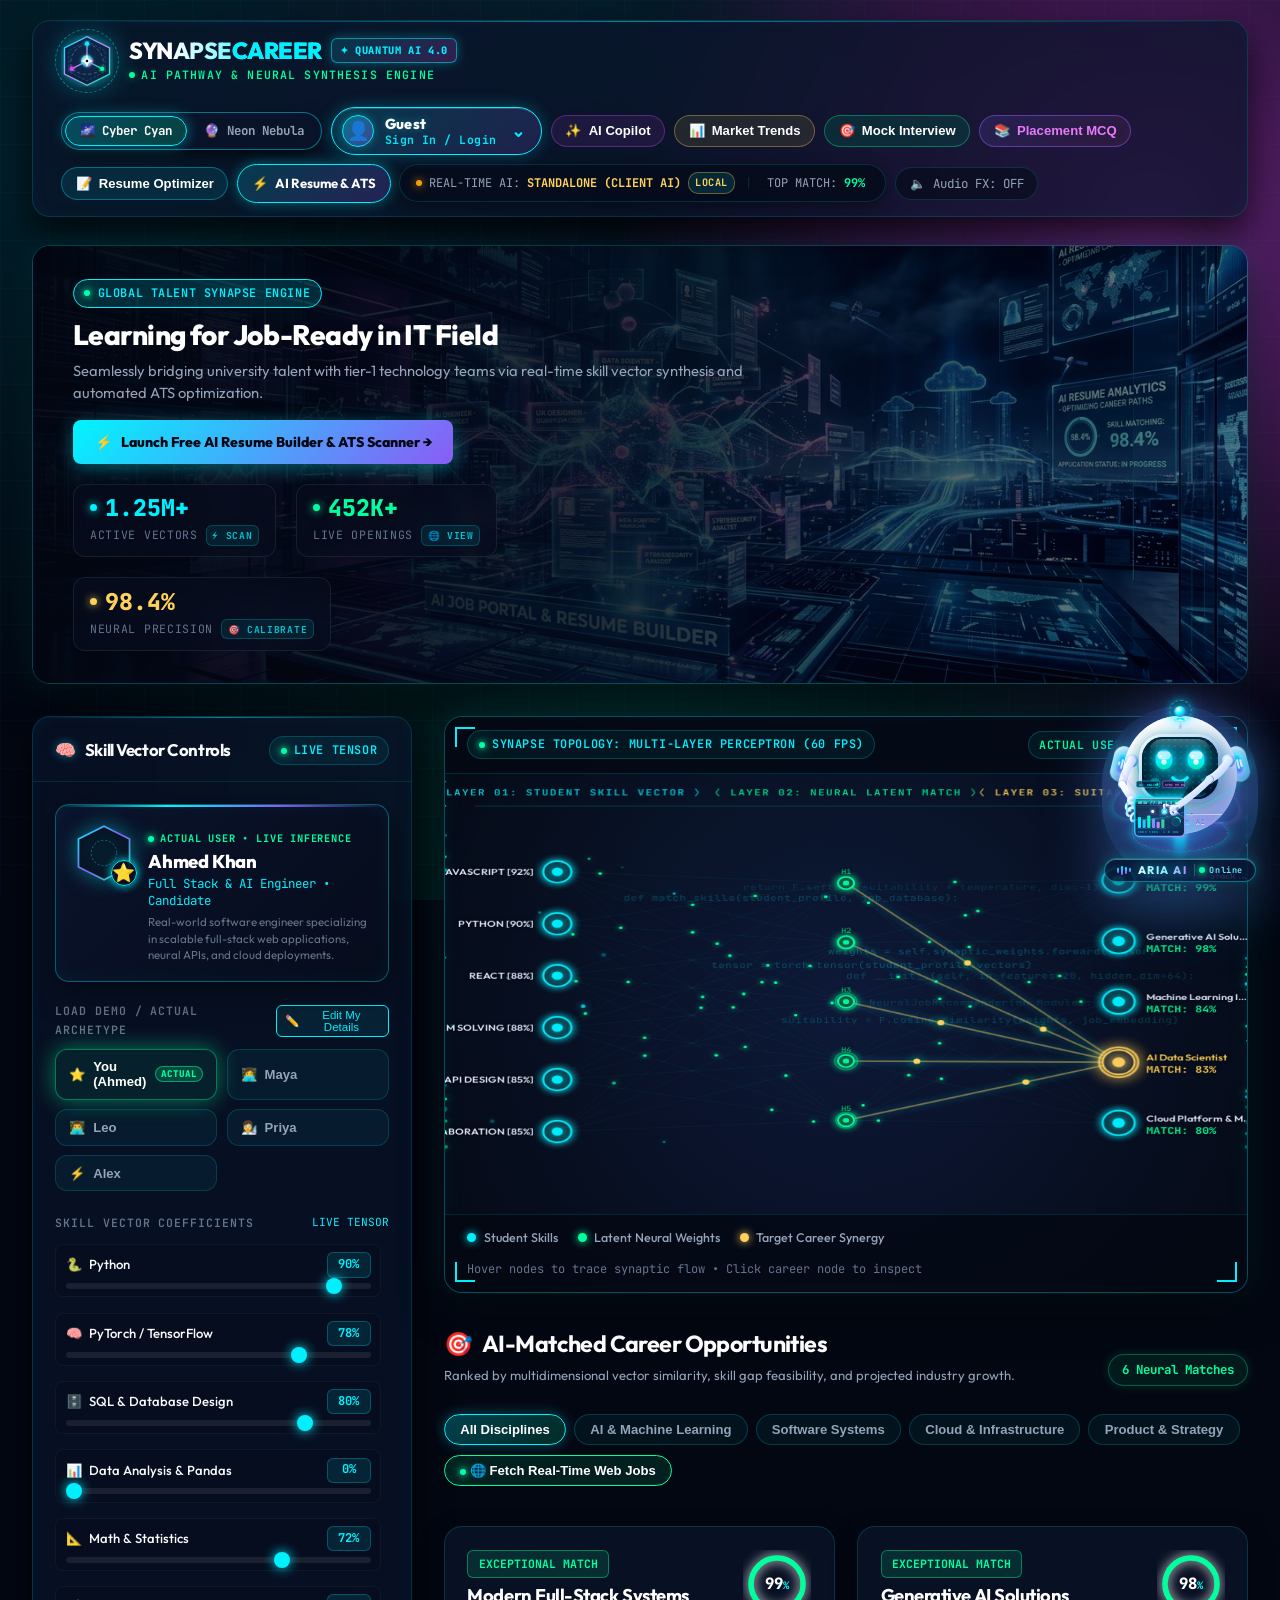
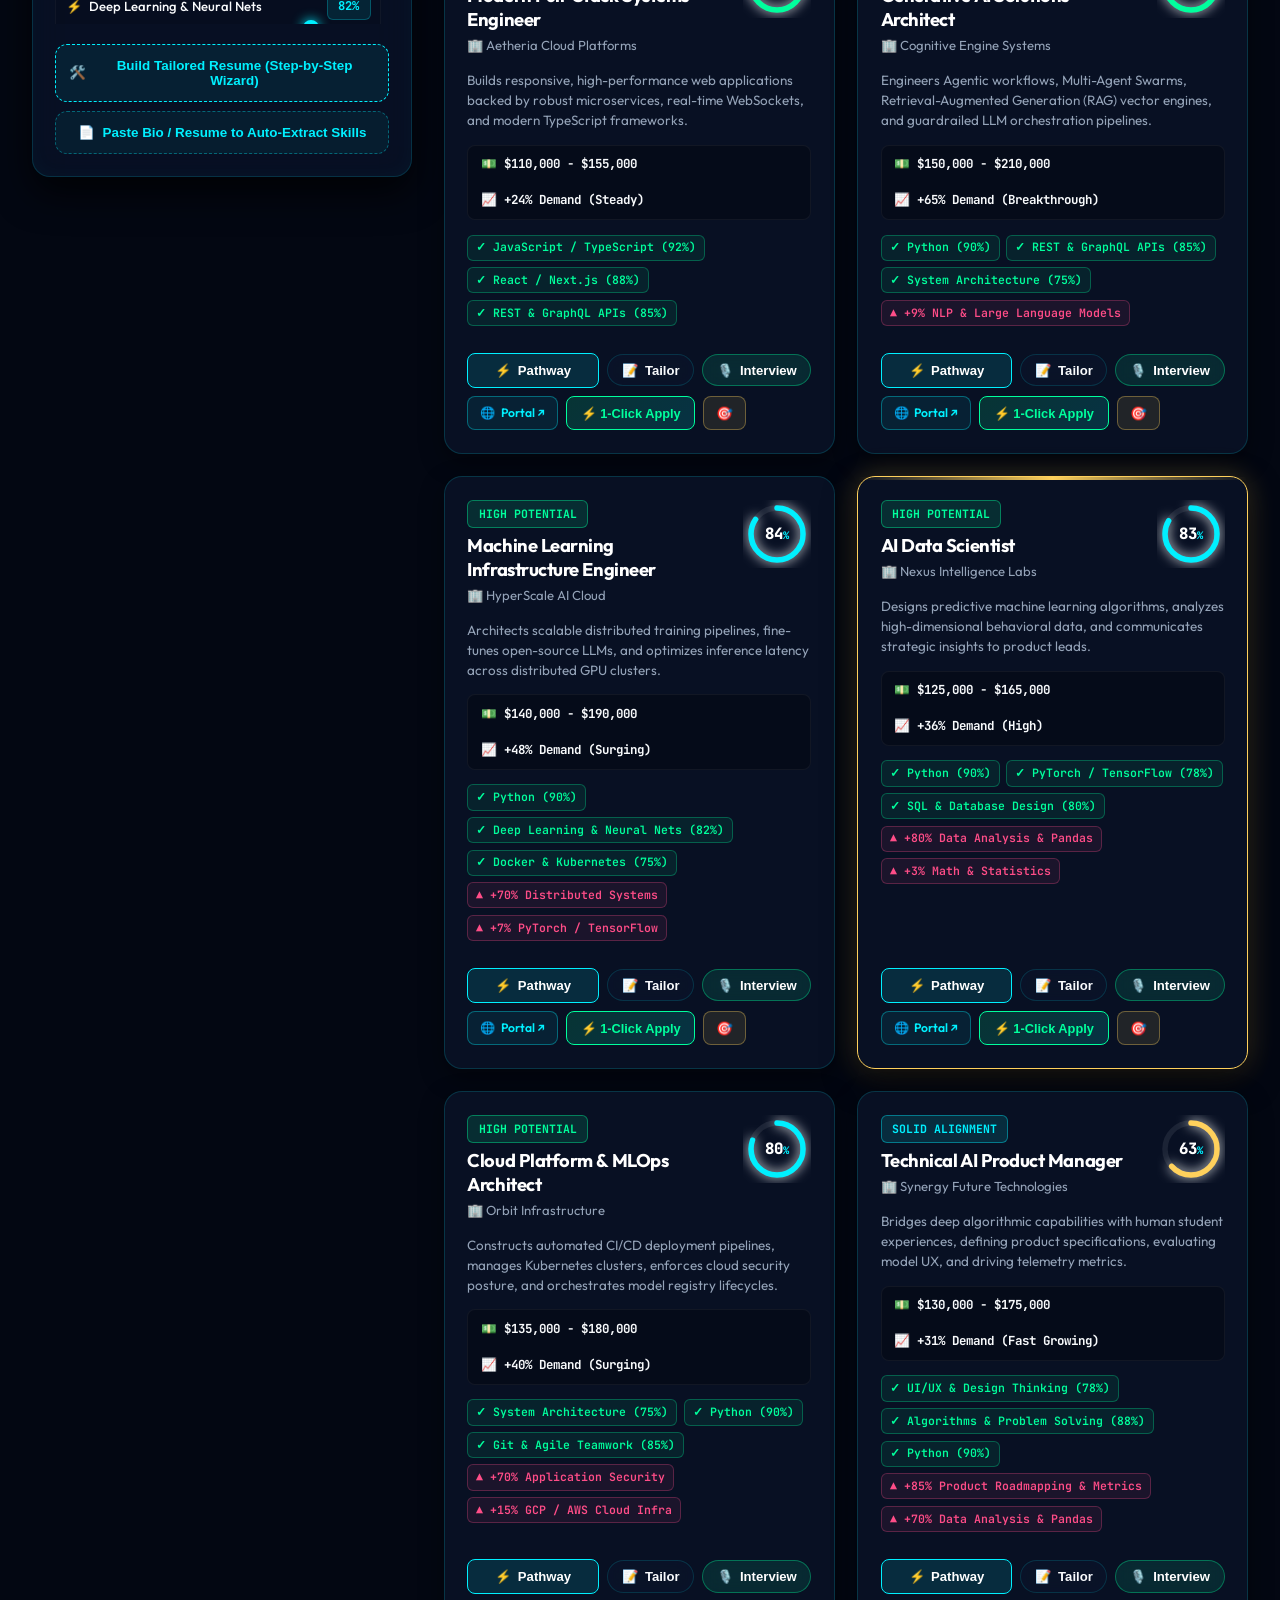
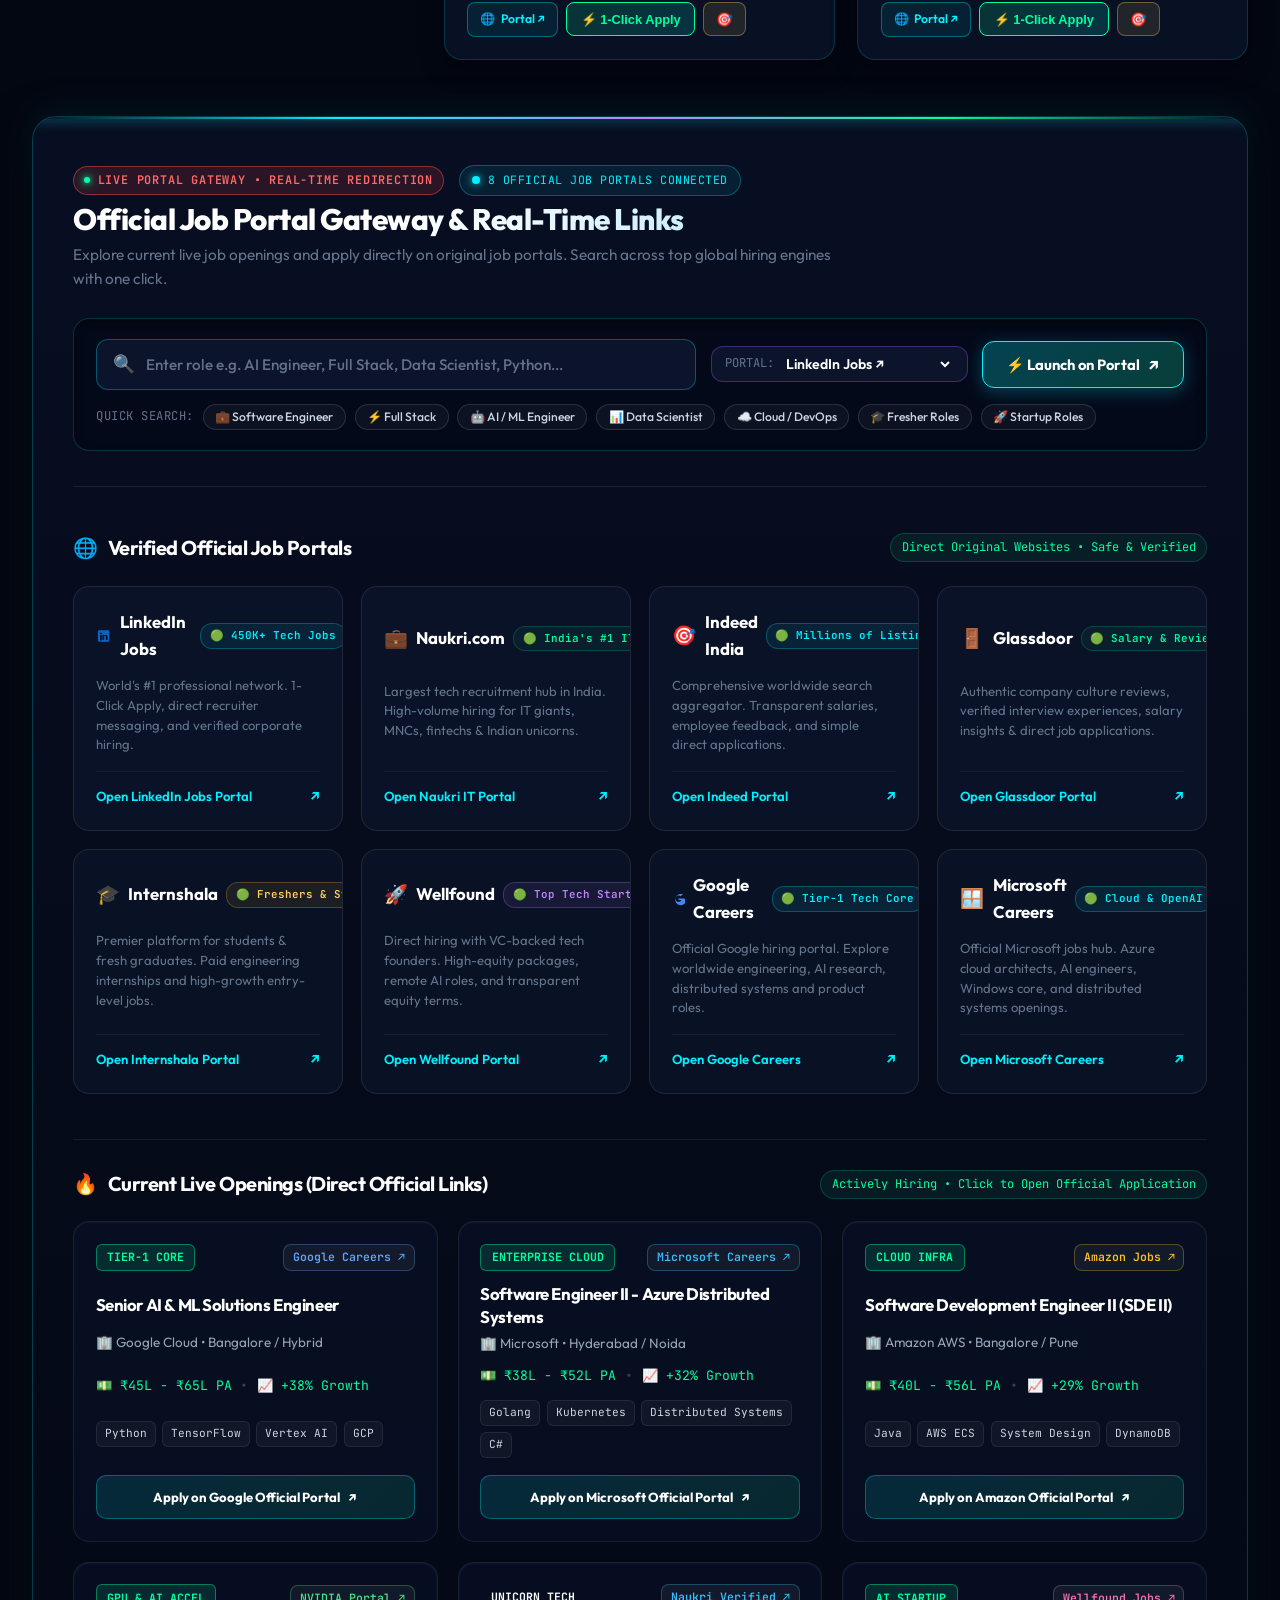
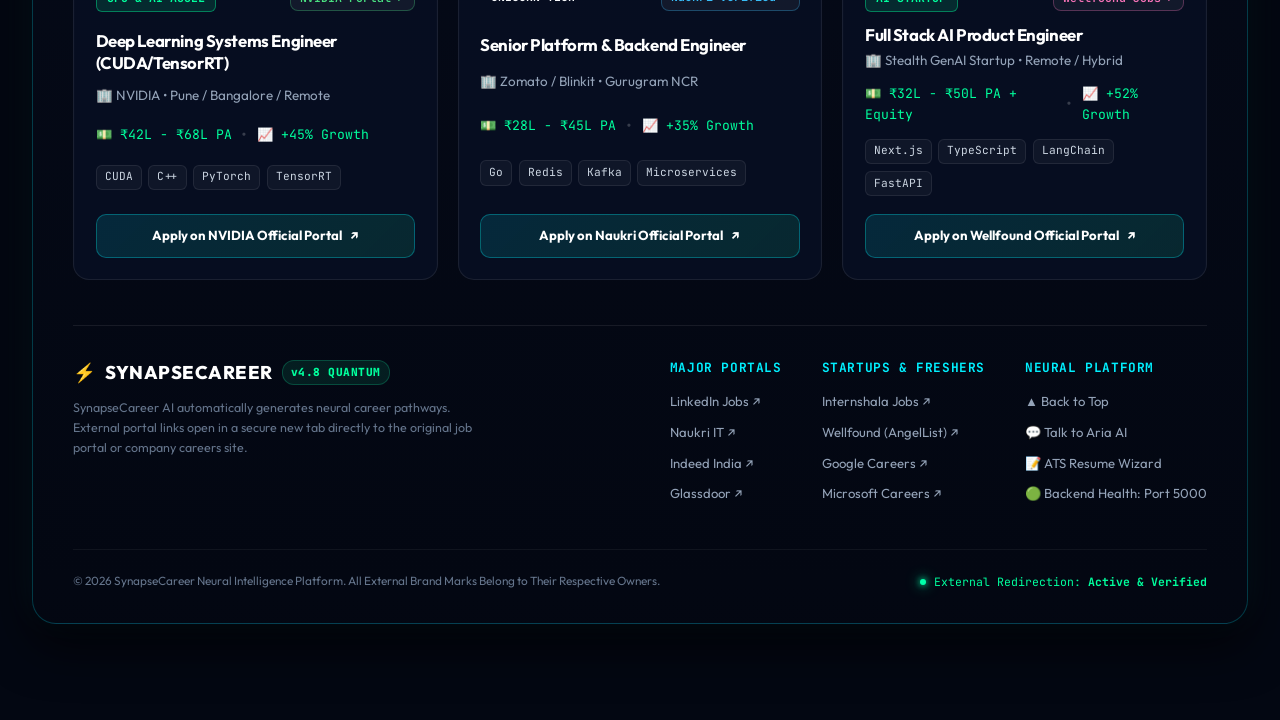
==== commit 6c73ed3d: "Update UI and fix bugs" ====
--- a/index.html
+++ b/index.html
@@ -36,7 +36,8 @@
   <!-- Stylesheets -->
   <link rel="stylesheet" href="styles/main.css">
   <link rel="stylesheet" href="styles/neural.css">
-  <link rel="stylesheet" href="styles/robot.css?v=2.5">
+  <link rel="stylesheet" href="styles/robot.css?v=2.6">
+  <link rel="stylesheet" href="styles/mobile.css">
 </head>
 
 <body>
@@ -146,11 +147,11 @@
   <div class="ambient-glow-top"></div>
 
   <!-- Floating Quick Theme Switcher Pill -->
-  <button class="floating-theme-pill" id="floatingThemeToggle" title="Toggle Cyber Cyan / Neon Nebula Theme"
+  <!-- <button class="floating-theme-pill" id="floatingThemeToggle" title="Toggle Cyber Cyan / Neon Nebula Theme"
     aria-label="Toggle Theme">
     <span class="float-theme-icon" id="floatingThemeIcon">🌌</span>
     <span class="float-theme-text" id="floatingThemeText">THEME: CYBER CYAN</span>
-  </button>
+  </button> -->
 
   <div class="app-container">
 
@@ -217,9 +218,33 @@
           </div>
           <p class="brand-tagline"><span class="tagline-pulse"></span>AI Pathway & Neural Synthesis Engine</p>
         </div>
-      </div>
-
-      <div class="nav-actions-wrap">
+        <div class="mobile-header-actions">
+          <button class="mobile-theme-btn" id="mobileThemeToggleBtn" title="Toggle Theme" aria-label="Toggle Cyber Theme">
+            <span id="mobileThemeIcon">🌌</span>
+          </button>
+          <button class="mobile-nav-toggle-btn" id="mobileNavToggleBtn" aria-label="Toggle Navigation Menu" title="Open AI Command Menu">
+            <span class="nav-bar b1"></span>
+            <span class="nav-bar b2"></span>
+            <span class="nav-bar b3"></span>
+          </button>
+        </div>
+      </div>
+
+      <div class="mobile-nav-backdrop" id="mobileNavBackdrop"></div>
+
+      <div class="nav-actions-wrap" id="navActionsWrap">
+        <!-- Mobile Drawer Header -->
+        <div class="mobile-drawer-header" id="mobileDrawerHeader">
+          <div class="drawer-header-brand">
+            <span class="drawer-title-spark">⚡</span>
+            <div class="drawer-header-text">
+              <span class="drawer-title">SYNAPSECAREER</span>
+              <span class="drawer-subtitle">AI Command Suite</span>
+            </div>
+          </div>
+          <button class="mobile-drawer-close-btn" id="mobileNavCloseBtn" aria-label="Close Menu">✕</button>
+        </div>
+
         <!-- Dual Cyber Theme Segmented Controller -->
         <div class="theme-segmented-control" id="themeSegmentedControl" role="group" aria-label="Cyber Theme Selector">
           <button class="theme-seg-btn active" id="btnThemeDark" data-set-theme="dark"
@@ -2181,6 +2206,43 @@
 
   </div>
 
+  <!-- =========================================================================
+       MOBILE APP BOTTOM NAVIGATION DOCK (Active on screens <= 860px)
+       Native-app feel, thumb-friendly navigation bar
+       ========================================================================= -->
+  <nav class="mobile-bottom-dock" id="mobileBottomDock" aria-label="Mobile Bottom Navigation">
+    <button class="dock-tab active" id="dockBtnHome" title="Home">
+      <span class="dock-tab-icon">🏠</span>
+      <span class="dock-tab-label">Home</span>
+      <span class="dock-active-glow"></span>
+    </button>
+    <button class="dock-tab" id="dockBtnJobs" title="Jobs">
+      <span class="dock-tab-icon">🎯</span>
+      <span class="dock-tab-label">Jobs</span>
+      <span class="dock-active-glow"></span>
+    </button>
+    <button class="dock-tab" id="dockBtnCopilot" title="AI Copilot">
+      <span class="dock-tab-icon">✨</span>
+      <span class="dock-tab-label">Copilot</span>
+      <span class="dock-active-glow"></span>
+    </button>
+    <button class="dock-tab" id="dockBtnMCQ" title="Placement MCQ">
+      <span class="dock-tab-icon">📚</span>
+      <span class="dock-tab-label">Quiz</span>
+      <span class="dock-active-glow"></span>
+    </button>
+    <a href="resume-builder.html" class="dock-tab" id="dockBtnResume" title="AI Resume Builder & ATS">
+      <span class="dock-tab-icon">⚡</span>
+      <span class="dock-tab-label">Resume</span>
+      <span class="dock-active-glow"></span>
+    </a>
+    <button class="dock-tab" id="dockBtnMenu" title="Menu">
+      <span class="dock-tab-icon">☰</span>
+      <span class="dock-tab-label">Menu</span>
+      <span class="dock-active-glow"></span>
+    </button>
+  </nav>
+
   <!-- Scripts -->
   <script type="module" src="js/app.js?v=2.5"></script>
 </body>
--- a/styles/main.css
+++ b/styles/main.css
@@ -566,6 +566,22 @@
   font-size: 1rem;
 }
 
+@media (max-width: 1024px) {
+  .floating-theme-pill {
+    display: none !important;
+    visibility: hidden !important;
+    pointer-events: none !important;
+  }
+}
+
+@media (hover: none) and (pointer: coarse) {
+  .floating-theme-pill {
+    display: none !important;
+    visibility: hidden !important;
+    pointer-events: none !important;
+  }
+}
+
 .theme-toggle-btn {
   display: inline-flex;
   align-items: center;
@@ -1127,6 +1143,30 @@
   100% { top: 110%; opacity: 0; }
 }
 
+@keyframes mobileSplashDoorOpen {
+  0% {
+    opacity: 0;
+    transform: scale(1.06) perspective(1000px) rotateX(10deg);
+    filter: blur(10px);
+  }
+  100% {
+    opacity: 1;
+    transform: scale(1) perspective(1000px) rotateX(0deg);
+    filter: blur(0);
+  }
+}
+
+@keyframes mobileSplashContentReveal {
+  0% {
+    opacity: 0;
+    transform: translateY(12px) scale(0.97);
+  }
+  100% {
+    opacity: 1;
+    transform: translateY(0) scale(1);
+  }
+}
+
 @keyframes floatUp {
   0% {
     transform: translateY(0) scale(0.5);
--- a/styles/neural.css
+++ b/styles/neural.css
@@ -63,6 +63,23 @@
   text-transform: uppercase;
   font-family: 'JetBrains Mono', monospace;
   font-weight: 600;
+}
+
+/* Mobile Navigation Header & Drawer Elements (Hidden on Desktop) */
+.mobile-header-actions {
+  display: none;
+}
+
+.mobile-nav-backdrop {
+  display: none;
+}
+
+.mobile-drawer-header {
+  display: none;
+}
+
+.mobile-bottom-dock {
+  display: none;
 }
 
 .nav-actions-wrap {
@@ -2459,6 +2476,7 @@
    ========================================================================== */
 
 /* ── Tablet & Small Laptops (max-width: 1024px) ──────────── */
+/* ── Tablet & Small Laptops (max-width: 1024px) ──────────── */
 @media (max-width: 1024px) {
   .app-header {
     flex-direction: column;
@@ -2501,6 +2519,338 @@
   }
 }
 
+/* ── Mobile Tablet & Smartphones (max-width: 860px) ────────── */
+@media (max-width: 860px) {
+  .app-container {
+    padding: 0.65rem 0.85rem calc(82px + env(safe-area-inset-bottom, 0px)) !important;
+  }
+
+  /* Compact Native Mobile Header */
+  .app-header {
+    flex-direction: row !important;
+    align-items: center !important;
+    justify-content: space-between !important;
+    padding: 0.65rem 0.95rem !important;
+    margin-bottom: 1.1rem !important;
+    top: 0.4rem !important;
+    border-radius: 16px !important;
+    gap: 0.5rem !important;
+  }
+
+  .brand-section {
+    width: auto !important;
+    flex: 1;
+    min-width: 0;
+    gap: 0.65rem !important;
+  }
+
+  .brand-logo-container {
+    width: 40px !important;
+    height: 40px !important;
+    flex-shrink: 0;
+  }
+
+  .brand-title {
+    font-size: 1.22rem !important;
+    line-height: 1.1;
+  }
+
+  .brand-badge-ai {
+    display: none !important;
+  }
+
+  .brand-tagline {
+    font-size: 0.68rem !important;
+    letter-spacing: 0.04em !important;
+    white-space: nowrap;
+    overflow: hidden;
+    text-overflow: ellipsis;
+    max-width: 190px;
+  }
+
+  /* Header Mobile Action Icons */
+  .mobile-header-actions {
+    display: flex !important;
+    align-items: center;
+    gap: 0.5rem;
+    flex-shrink: 0;
+  }
+
+  .mobile-theme-btn {
+    width: 38px;
+    height: 38px;
+    border-radius: 50%;
+    display: flex;
+    align-items: center;
+    justify-content: center;
+    background: rgba(0, 245, 255, 0.08);
+    border: 1px solid rgba(0, 245, 255, 0.25);
+    color: #ffffff;
+    font-size: 1.1rem;
+    cursor: pointer;
+    transition: all 0.2s ease;
+  }
+
+  .mobile-theme-btn:active {
+    transform: scale(0.92);
+    background: rgba(0, 245, 255, 0.2);
+  }
+
+  .mobile-nav-toggle-btn {
+    width: 40px;
+    height: 40px;
+    border-radius: 10px;
+    background: rgba(8, 14, 32, 0.85);
+    border: 1px solid rgba(0, 245, 255, 0.35);
+    display: flex;
+    flex-direction: column;
+    justify-content: center;
+    align-items: center;
+    gap: 5px;
+    cursor: pointer;
+    box-shadow: 0 0 12px rgba(0, 245, 255, 0.15);
+    transition: all 0.25s ease;
+    padding: 0;
+  }
+
+  .mobile-nav-toggle-btn .nav-bar {
+    width: 20px;
+    height: 2px;
+    background: var(--neon-cyan);
+    border-radius: 2px;
+    transition: all 0.25s cubic-bezier(0.4, 0, 0.2, 1);
+    transform-origin: center;
+  }
+
+  .mobile-nav-toggle-btn.active .b1 {
+    transform: translateY(7px) rotate(45deg);
+  }
+  .mobile-nav-toggle-btn.active .b2 {
+    opacity: 0;
+    transform: scaleX(0);
+  }
+  .mobile-nav-toggle-btn.active .b3 {
+    transform: translateY(-7px) rotate(-45deg);
+  }
+
+  /* Backdrop Overlay */
+  .mobile-nav-backdrop {
+    display: block !important;
+    position: fixed;
+    inset: 0;
+    background: rgba(4, 7, 20, 0.82);
+    backdrop-filter: blur(10px);
+    -webkit-backdrop-filter: blur(10px);
+    z-index: 1050;
+    opacity: 0;
+    pointer-events: none;
+    transition: opacity 0.32s cubic-bezier(0.16, 1, 0.3, 1);
+  }
+
+  .mobile-nav-backdrop.active {
+    opacity: 1;
+    pointer-events: auto;
+  }
+
+  /* Mobile Command Drawer */
+  .nav-actions-wrap {
+    position: fixed !important;
+    top: 0 !important;
+    right: 0 !important;
+    bottom: 0 !important;
+    width: min(88vw, 360px) !important;
+    background: rgba(8, 13, 30, 0.98) !important;
+    backdrop-filter: blur(30px) saturate(190%) !important;
+    -webkit-backdrop-filter: blur(30px) saturate(190%) !important;
+    border-left: 1px solid rgba(0, 245, 255, 0.28) !important;
+    box-shadow: -14px 0 50px rgba(0, 0, 0, 0.85), 0 0 30px rgba(0, 245, 255, 0.12) !important;
+    z-index: 1100 !important;
+    padding: 1.25rem 1rem calc(1.5rem + env(safe-area-inset-bottom, 0px)) !important;
+    display: flex !important;
+    flex-direction: column !important;
+    align-items: stretch !important;
+    gap: 0.65rem !important;
+    overflow-y: auto !important;
+    -webkit-overflow-scrolling: touch !important;
+    transform: translateX(105%) !important;
+    transition: transform 0.35s cubic-bezier(0.16, 1, 0.3, 1) !important;
+  }
+
+  .nav-actions-wrap.active {
+    transform: translateX(0) !important;
+  }
+
+  /* Mobile Drawer Header */
+  .mobile-drawer-header {
+    display: flex !important;
+    align-items: center;
+    justify-content: space-between;
+    padding-bottom: 0.85rem;
+    margin-bottom: 0.35rem;
+    border-bottom: 1px solid rgba(0, 245, 255, 0.18);
+  }
+
+  .drawer-header-brand {
+    display: flex;
+    align-items: center;
+    gap: 0.6rem;
+  }
+
+  .drawer-title-spark {
+    color: var(--neon-cyan);
+    font-size: 1.25rem;
+    filter: drop-shadow(0 0 8px var(--neon-cyan));
+  }
+
+  .drawer-title {
+    font-size: 1.05rem;
+    font-weight: 800;
+    color: #ffffff;
+    letter-spacing: 0.04em;
+    display: block;
+    line-height: 1.1;
+  }
+
+  .drawer-subtitle {
+    display: block;
+    font-size: 0.65rem;
+    font-family: 'JetBrains Mono', monospace;
+    color: var(--neon-emerald);
+    margin-top: 2px;
+  }
+
+  .mobile-drawer-close-btn {
+    width: 36px;
+    height: 36px;
+    border-radius: 8px;
+    border: 1px solid rgba(255, 255, 255, 0.18);
+    background: rgba(255, 255, 255, 0.06);
+    color: #ffffff;
+    font-size: 1.1rem;
+    cursor: pointer;
+    display: flex;
+    align-items: center;
+    justify-content: center;
+    transition: all 0.2s;
+  }
+
+  .mobile-drawer-close-btn:active {
+    transform: scale(0.92);
+    background: rgba(236, 72, 153, 0.2);
+    border-color: var(--neon-magenta);
+  }
+
+  /* Drawer Items Full-Width Tiles */
+  .nav-actions-wrap .nav-action-btn,
+  .nav-actions-wrap .navbar-auth-btn {
+    width: 100% !important;
+    justify-content: flex-start !important;
+    padding: 0.72rem 1rem !important;
+    font-size: 0.88rem !important;
+    border-radius: 10px !important;
+    min-height: 46px !important;
+  }
+
+  .nav-actions-wrap .theme-segmented-control {
+    width: 100% !important;
+    display: grid !important;
+    grid-template-columns: 1fr 1fr !important;
+    margin-bottom: 0.25rem !important;
+  }
+
+  .nav-actions-wrap .theme-seg-btn {
+    padding: 0.6rem 0.5rem !important;
+    font-size: 0.78rem !important;
+    justify-content: center !important;
+  }
+
+  .nav-actions-wrap .hud-telemetry-badge {
+    width: 100% !important;
+    justify-content: space-between !important;
+    padding: 0.65rem 0.85rem !important;
+    border-radius: 10px !important;
+    box-sizing: border-box;
+  }
+
+  .nav-actions-wrap .audio-toggle-btn {
+    width: 100% !important;
+    justify-content: center !important;
+    padding: 0.65rem !important;
+    border-radius: 10px !important;
+  }
+
+  /* ═══ MOBILE BOTTOM NAVIGATION DOCK ═══ */
+  .mobile-bottom-dock {
+    display: flex !important;
+    position: fixed;
+    bottom: 0;
+    left: 0;
+    right: 0;
+    z-index: 990;
+    background: rgba(6, 11, 26, 0.95);
+    backdrop-filter: blur(24px) saturate(180%);
+    -webkit-backdrop-filter: blur(24px) saturate(180%);
+    border-top: 1px solid rgba(0, 245, 255, 0.22);
+    box-shadow: 0 -8px 32px rgba(0, 0, 0, 0.7), 0 0 20px rgba(0, 245, 255, 0.08);
+    padding: 6px 8px calc(6px + env(safe-area-inset-bottom, 0px));
+    justify-content: space-around;
+    align-items: center;
+  }
+
+  .dock-tab {
+    flex: 1;
+    display: flex;
+    flex-direction: column;
+    align-items: center;
+    justify-content: center;
+    gap: 2px;
+    background: transparent;
+    border: none;
+    color: var(--text-muted);
+    font-family: 'Outfit', sans-serif;
+    font-size: 0.68rem;
+    font-weight: 600;
+    padding: 5px 2px;
+    cursor: pointer;
+    position: relative;
+    text-decoration: none;
+    transition: all 0.2s ease;
+    min-height: 48px;
+    border-radius: 8px;
+    -webkit-tap-highlight-color: transparent;
+  }
+
+  .dock-tab:active {
+    transform: scale(0.92);
+  }
+
+  .dock-tab-icon {
+    font-size: 1.25rem;
+    line-height: 1;
+    filter: drop-shadow(0 0 4px rgba(0, 245, 255, 0.2));
+  }
+
+  .dock-tab.active {
+    color: var(--neon-cyan);
+  }
+
+  .dock-tab.active .dock-tab-icon {
+    transform: scale(1.1);
+    filter: drop-shadow(0 0 8px var(--neon-cyan));
+  }
+
+  .dock-tab.active .dock-active-glow {
+    position: absolute;
+    bottom: 2px;
+    left: 20%;
+    right: 20%;
+    height: 3px;
+    border-radius: 2px;
+    background: linear-gradient(90deg, var(--neon-cyan), var(--neon-emerald));
+    box-shadow: 0 0 8px var(--neon-cyan);
+  }
+}
+
 /* ── Tablets & Large Mobile (max-width: 768px) ────────────── */
 @media (max-width: 768px) {
   html, body {
@@ -2508,65 +2858,58 @@
     max-width: 100vw;
   }
 
-  .app-container {
-    padding: 0.75rem 0.85rem 3rem !important;
-  }
-
-  .brand-title {
-    font-size: 1.35rem;
-  }
-
-  .brand-tagline {
-    font-size: 0.72rem;
-  }
-
-  .agent-status-pill {
-    padding: 0.35rem 0.7rem;
-    font-size: 0.75rem;
-  }
-
-  .btn-auth-trigger {
-    padding: 0.45rem 0.9rem;
-    font-size: 0.8rem;
-  }
-
   /* Portal Hero Section */
+  .portal-hero-showcase {
+    border-radius: 16px;
+    overflow: hidden;
+  }
+
   .portal-hero-gradient {
     padding: 1.25rem 1rem;
-    border-radius: var(--border-radius-md);
-  }
-
-  .portal-title {
+    border-radius: 16px;
+  }
+
+  .portal-hero-title {
     font-size: 1.45rem !important;
-    line-height: 1.3;
-  }
-
-  .portal-subtitle {
-    font-size: 0.85rem;
+    line-height: 1.25;
+  }
+
+  .portal-hero-desc {
+    font-size: 0.82rem;
     line-height: 1.5;
   }
 
-  .hero-stats-row {
-    grid-template-columns: repeat(2, 1fr);
-    gap: 0.65rem;
-  }
-
-  .hero-stat-card {
-    padding: 0.75rem 0.85rem;
-  }
-
-  .hero-stat-val {
-    font-size: 1.25rem;
-  }
-
-  /* Archetype Category Filter Pills — Smooth Swipeable Container */
+  .portal-hero-badges {
+    grid-template-columns: repeat(3, 1fr) !important;
+    gap: 0.5rem !important;
+    width: 100%;
+  }
+
+  .portal-hero-badge-item {
+    padding: 0.65rem 0.5rem !important;
+    text-align: center;
+  }
+
+  .portal-hero-badge-val {
+    font-size: 1.15rem !important;
+  }
+
+  .portal-hero-badge-lbl {
+    font-size: 0.68rem !important;
+  }
+
+  .hero-badge-action-hint {
+    display: none;
+  }
+
+  /* Archetype Category Filter Pills — Smooth Touch Container */
   .archetype-pills {
     display: flex !important;
     overflow-x: auto;
     -webkit-overflow-scrolling: touch;
     scrollbar-width: none;
     gap: 0.5rem;
-    padding-bottom: 4px;
+    padding-bottom: 6px;
     margin: 0.5rem 0 1rem;
   }
 
@@ -2576,8 +2919,76 @@
 
   .archetype-pill {
     flex-shrink: 0;
+    padding: 0.55rem 0.95rem;
+    font-size: 0.8rem;
+    min-height: 38px;
+  }
+
+  /* Skill vector slider touch ergonomics */
+  .skill-slider {
+    height: 8px;
+    -webkit-appearance: none;
+    appearance: none;
+    background: rgba(0, 245, 255, 0.15);
+    border-radius: 6px;
+    outline: none;
+  }
+
+  .skill-slider::-webkit-slider-thumb {
+    -webkit-appearance: none;
+    appearance: none;
+    width: 26px;
+    height: 26px;
+    border-radius: 50%;
+    background: var(--neon-cyan);
+    box-shadow: 0 0 12px var(--neon-cyan), 0 2px 6px rgba(0, 0, 0, 0.5);
+    cursor: pointer;
+    border: 2px solid #ffffff;
+    transition: transform 0.15s;
+  }
+
+  .skill-slider::-moz-range-thumb {
+    width: 26px;
+    height: 26px;
+    border-radius: 50%;
+    background: var(--neon-cyan);
+    box-shadow: 0 0 12px var(--neon-cyan);
+    border: 2px solid #ffffff;
+    cursor: pointer;
+  }
+
+  /* Job Recommendations Filter Bar */
+  .filter-bar-row {
+    flex-direction: column !important;
+    align-items: stretch !important;
+    gap: 0.65rem !important;
+  }
+
+  .filter-bar-row > div:first-child {
+    overflow-x: auto;
+    -webkit-overflow-scrolling: touch;
+    flex-wrap: nowrap !important;
+    scrollbar-width: none;
+    padding-bottom: 4px;
+    display: flex;
+    gap: 0.45rem;
+  }
+
+  .filter-bar-row > div:first-child::-webkit-scrollbar {
+    display: none;
+  }
+
+  .category-filter-btn {
+    flex-shrink: 0;
+    white-space: nowrap;
     padding: 0.5rem 0.9rem;
     font-size: 0.8rem;
+    min-height: 38px;
+  }
+
+  .live-jobs-toggle-btn {
+    width: 100%;
+    justify-content: center;
   }
 
   /* Job Cards & Stream Layout */
@@ -2649,7 +3060,7 @@
 
   /* Modals on Mobile */
   .modal-overlay {
-    padding: 0.5rem;
+    padding: 0;
     align-items: flex-end;
   }
 
@@ -2658,19 +3069,55 @@
     max-width: 100% !important;
     max-height: 92vh !important;
     margin: 0 auto;
-    border-bottom-left-radius: 0;
-    border-bottom-right-radius: 0;
-    border-radius: var(--border-radius-lg) var(--border-radius-lg) 0 0;
+    border-bottom-left-radius: 0 !important;
+    border-bottom-right-radius: 0 !important;
+    border-radius: 20px 20px 0 0 !important;
+    display: flex;
+    flex-direction: column;
+    overflow: hidden;
   }
 
   .modal-header {
-    padding: 1rem 1.15rem;
+    position: sticky;
+    top: 0;
+    z-index: 10;
+    background: rgba(10, 16, 38, 0.95);
+    backdrop-filter: blur(12px);
+    padding: 0.9rem 1.1rem;
+    border-bottom: 1px solid rgba(0, 245, 255, 0.18);
+  }
+
+  .modal-close-btn {
+    width: 44px;
+    height: 44px;
+    min-width: 44px;
+    min-height: 44px;
+    font-size: 1.25rem;
+    display: flex;
+    align-items: center;
+    justify-content: center;
+    border-radius: 10px;
+    background: rgba(255, 255, 255, 0.08);
   }
 
   .modal-body {
     padding: 1.1rem;
     max-height: calc(92vh - 70px);
     overflow-y: auto;
+    -webkit-overflow-scrolling: touch;
+    flex: 1;
+  }
+
+  /* Placement MCQ Quiz Options Mobile Layout */
+  .mcq-options-grid {
+    grid-template-columns: 1fr !important;
+    gap: 0.65rem;
+  }
+
+  .mcq-option-card {
+    min-height: 52px;
+    padding: 0.75rem 0.9rem;
+    font-size: 0.88rem;
   }
 
   /* Wizard Steps */
@@ -2731,13 +3178,46 @@
   }
 }
 
+/* ── Standard Smartphone Screens (max-width: 600px) ───────── */
+@media (max-width: 600px) {
+  /* Real-Time Portal Search Console */
+  .footer-search-bar-wrap {
+    flex-direction: column !important;
+    gap: 0.65rem !important;
+  }
+
+  .footer-search-input-box,
+  .footer-portal-select-wrap,
+  .footer-launch-btn {
+    width: 100% !important;
+  }
+
+  .footer-portals-grid {
+    grid-template-columns: 1fr !important;
+    gap: 0.85rem !important;
+  }
+
+  .footer-jobs-stream-grid {
+    grid-template-columns: 1fr !important;
+  }
+
+  .footer-bottom-bar {
+    flex-direction: column !important;
+    gap: 1.25rem !important;
+  }
+
+  .footer-quick-links-group {
+    grid-template-columns: 1fr 1fr !important;
+    gap: 1rem !important;
+  }
+
+  .portal-hero-badges {
+    grid-template-columns: 1fr !important;
+  }
+}
+
 /* ── Standard Smartphone Screens (max-width: 480px) ───────── */
 @media (max-width: 480px) {
-  .app-header {
-    padding: 0.75rem 0.85rem;
-    gap: 0.75rem;
-  }
-
   .brand-logo-icon {
     width: 32px;
     height: 32px;
@@ -2745,11 +3225,6 @@
 
   .brand-title {
     font-size: 1.15rem;
-  }
-
-  .nav-actions-wrap {
-    width: 100%;
-    justify-content: space-between;
   }
 
   .agent-status-pill,
@@ -2792,10 +3267,11 @@
     grid-column: span 1;
   }
 
-  /* Input fields minimum font size to prevent iOS zoom */
+  /* Prevent iOS zoom on inputs */
   input[type="text"],
   input[type="email"],
   input[type="password"],
+  input[type="tel"],
   input[type="number"],
   input[type="search"],
   select,
@@ -2823,6 +3299,10 @@
 
   .modal-title {
     font-size: 1.1rem;
+  }
+
+  .footer-quick-links-group {
+    grid-template-columns: 1fr !important;
   }
 }
 
--- a/styles/robot.css
+++ b/styles/robot.css
@@ -1677,32 +1677,39 @@
    ═══════════════════════════════════════════════════════════ */
 @media (max-width: 860px) {
   .aria-dock-btn {
-    bottom: 14px;
+    bottom: calc(66px + env(safe-area-inset-bottom, 0px) + 10px);
     right: 14px;
-    transform: scale(0.85);
+    transform: scale(0.82);
     transform-origin: bottom right;
+    z-index: 995;
   }
 
   .aria-dock-btn:hover {
-    transform: scale(0.88) translateY(-2px);
+    transform: scale(0.86) translateY(-2px);
   }
 
   .aria-guide-panel {
-    right: 14px;
-    left: 14px;
-    bottom: 82px;
-    width: calc(100vw - 28px);
-    max-width: 420px;
+    right: 12px;
+    left: 12px;
+    bottom: calc(66px + env(safe-area-inset-bottom, 0px) + 10px);
+    width: calc(100vw - 24px);
+    max-width: 440px;
     margin: 0 auto;
-    max-height: calc(100vh - 100px);
+    max-height: calc(100vh - 90px - env(safe-area-inset-bottom, 0px));
     height: 520px;
     transform: translateY(16px) scale(0.96);
+    z-index: 1000;
   }
 
   .aria-guide-panel.active {
     transform: translateY(0) scale(1);
   }
 
+  .aria-guide-panel .aria-input-row,
+  .aria-guide-panel .aria-chips-wrap {
+    display: none !important;
+  }
+
   .aria-guide-panel::after {
     display: none; /* Hide pointer tail on mobile for clean drawer look */
   }
@@ -1710,7 +1717,7 @@
 
 @media (max-width: 480px) {
   .aria-dock-btn {
-    bottom: 10px;
+    bottom: calc(64px + env(safe-area-inset-bottom, 0px) + 8px);
     right: 10px;
     transform: scale(0.72);
     transform-origin: bottom right;
@@ -1733,13 +1740,18 @@
   .aria-guide-panel {
     right: 8px;
     left: 8px;
-    bottom: 74px;
+    bottom: calc(64px + env(safe-area-inset-bottom, 0px) + 8px);
     width: calc(100vw - 16px);
     max-width: 100%;
     margin: 0;
-    max-height: calc(100vh - 88px);
-    height: calc(100vh - 88px);
+    max-height: calc(100vh - 84px - env(safe-area-inset-bottom, 0px));
+    height: calc(100vh - 84px - env(safe-area-inset-bottom, 0px));
     border-radius: 18px;
+  }
+
+  .aria-guide-panel .aria-input-row,
+  .aria-guide-panel .aria-chips-wrap {
+    display: none !important;
   }
 
   .aria-guide-header {
@@ -2159,12 +2171,9 @@
 /* Responsive adjustment for Mobile Tour Bubble */
 @media (max-width: 860px) {
   .aria-tour-bubble {
-    width: calc(100vw - 24px) !important;
-    left: 12px !important;
-    top: auto !important;
-    bottom: 90px !important;
-    padding: 1rem;
-  }
+    display: none !important;
+  }
+
   .tour-bubble-pointer {
     display: none !important;
   }
--- a/styles/mobile.css
+++ b/styles/mobile.css
@@ -0,0 +1,691 @@
+/* ==========================================================================
+   SYNAPSECAREER - COMPLETE MOBILE RESPONSIVE SYSTEM v4.0
+   Full-coverage media queries for all devices & screen sizes
+   ========================================================================== */
+
+/* Global mobile foundations */
+html, body {
+  -webkit-text-size-adjust: 100%;
+  touch-action: manipulation;
+}
+
+:root {
+  --safe-bottom: env(safe-area-inset-bottom, 0px);
+  --bottom-dock-height: 72px;
+}
+
+/* Dock tab label */
+.dock-tab-label {
+  font-size: 0.62rem;
+  font-weight: 600;
+  font-family: 'Outfit', sans-serif;
+  letter-spacing: 0.02em;
+  line-height: 1;
+}
+
+/* Dock active glow indicator (shown inside active state) */
+.dock-active-glow { display: none; }
+
+/* ==========================================================================
+   LARGE TABLET (max-width: 1100px)
+   ========================================================================== */
+@media (max-width: 1100px) {
+  .app-header { padding: 0.85rem 1.25rem; gap: 0.85rem; }
+  .nav-actions-wrap { gap: 0.45rem; }
+  .nav-action-btn { padding: 0.42rem 0.72rem; font-size: 0.78rem; }
+  .hud-telemetry-badge { font-size: 0.7rem; padding: 0.38rem 0.75rem; }
+  .portal-hero-title { font-size: 1.55rem; }
+}
+
+/* ==========================================================================
+   MOBILE (max-width: 860px) - PRIMARY MOBILE BREAKPOINT
+   ========================================================================== */
+@media (max-width: 860px) {
+  html, body { overflow-x: hidden; max-width: 100vw; }
+  *, *::before, *::after { min-width: 0; }
+  img, svg, canvas, video { max-width: 100%; height: auto; }
+  h1, h2, h3, h4, h5, p, span, a, button, label, input, select, textarea {
+    overflow-wrap: anywhere;
+    word-break: break-word;
+  }
+
+  .app-container {
+    padding: 0.65rem 0.75rem calc(var(--bottom-dock-height) + var(--safe-bottom) + 12px) !important;
+  }
+
+  /* Smooth mobile app boot intro */
+  .app-intro-splash {
+    background: radial-gradient(circle at 50% 35%, rgba(13, 18, 40, 0.99) 0%, rgba(5, 7, 17, 0.98) 58%, rgba(2, 3, 8, 0.99) 100%);
+    will-change: opacity, transform, filter;
+    transform-origin: center center;
+    animation: mobileSplashDoorOpen 0.75s cubic-bezier(0.22, 1, 0.36, 1) both;
+  }
+  .app-intro-splash.splash-hiding {
+    opacity: 0;
+    transform: scale(1.03) perspective(1000px) rotateX(5deg);
+    filter: blur(8px);
+    transition: opacity 0.55s ease, transform 0.55s ease, filter 0.55s ease;
+  }
+  .splash-content-box {
+    width: min(92vw, 420px) !important;
+    padding: 1.5rem 1rem !important;
+    opacity: 0;
+    transform: translateY(10px) scale(0.98);
+    animation: mobileSplashContentReveal 0.7s cubic-bezier(0.22, 1, 0.36, 1) 0.12s forwards;
+  }
+  .splash-logo-stage {
+    width: 120px !important;
+    height: 120px !important;
+    margin-bottom: 1.2rem !important;
+  }
+  .splash-logo-emblem {
+    width: 95px !important;
+    height: 95px !important;
+  }
+  .splash-brand-title {
+    font-size: clamp(1.8rem, 7vw, 2.3rem) !important;
+    letter-spacing: 0.06em;
+  }
+  .splash-brand-sub {
+    letter-spacing: 0.09em;
+    font-size: 0.58rem !important;
+    line-height: 1.6;
+  }
+  .splash-loader-panel {
+    max-width: 300px !important;
+    margin-bottom: 1.1rem !important;
+  }
+  .splash-status-row {
+    font-size: 0.58rem !important;
+    gap: 0.5rem;
+  }
+  .splash-skip-btn {
+    padding: 0.55rem 1rem !important;
+    font-size: 0.62rem !important;
+    letter-spacing: 0.08em;
+  }
+
+  /* ARIA Robot: move above bottom nav */
+  .aria-dock-btn {
+    bottom: calc(var(--bottom-dock-height) + var(--safe-bottom) + 14px) !important;
+    right: 14px !important;
+    transform: scale(0.82) !important;
+    transform-origin: bottom right !important;
+  }
+
+  /* Header compact */
+  .app-header {
+    flex-direction: row !important;
+    align-items: center !important;
+    justify-content: space-between !important;
+    padding: 0.6rem 0.9rem !important;
+    margin-bottom: 0.9rem !important;
+    top: 0.35rem !important;
+    border-radius: 14px !important;
+    gap: 0.45rem !important;
+    flex-wrap: nowrap !important;
+    z-index: 20 !important;
+    box-shadow: 0 10px 30px rgba(0,0,0,0.22), inset 0 0 0 1px rgba(255,255,255,0.02);
+  }
+
+  .brand-section {
+    width: auto !important;
+    flex: 1 1 auto;
+    min-width: 0;
+    gap: 0.6rem !important;
+    align-items: center !important;
+    overflow: hidden;
+  }
+  .brand-text-block {
+    flex: 1 1 auto;
+    min-width: 0;
+    overflow: hidden;
+  }
+  .brand-title-wrap {
+    display: flex !important;
+    align-items: center;
+    flex-wrap: wrap;
+    gap: 0.25rem;
+    min-width: 0;
+    overflow: hidden;
+  }
+  .brand-logo-container { width: 38px !important; height: 38px !important; flex-shrink: 0; }
+  .brand-title {
+    font-size: 1.18rem !important;
+    line-height: 1.1;
+    white-space: normal;
+    overflow-wrap: anywhere;
+    word-break: break-word;
+  }
+  .brand-badge-ai { display: none !important; }
+  .brand-tagline {
+    font-size: 0.65rem !important;
+    letter-spacing: 0.035em !important;
+    white-space: normal;
+    overflow: visible;
+    text-overflow: clip;
+    max-width: 100%;
+    line-height: 1.35;
+  }
+
+  /* Mobile header actions */
+  .mobile-header-actions {
+    display: flex !important; align-items: center; gap: 0.45rem; flex-shrink: 0;
+    position: relative; z-index: 50;
+  }
+
+  .mobile-theme-btn {
+    width: 36px; height: 36px; border-radius: 50%;
+    display: flex; align-items: center; justify-content: center;
+    background: rgba(0,245,255,0.08); border: 1px solid rgba(0,245,255,0.25);
+    color: #fff; font-size: 1.05rem; cursor: pointer; transition: all 0.2s;
+    -webkit-tap-highlight-color: transparent;
+  }
+  .mobile-theme-btn:active { transform: scale(0.9); background: rgba(0,245,255,0.22); }
+
+  .mobile-nav-toggle-btn {
+    width: 44px; height: 44px; border-radius: 14px;
+    background: linear-gradient(135deg, rgba(10,18,36,0.96), rgba(13,22,42,0.9));
+    border: 1px solid rgba(0,245,255,0.42);
+    display: flex !important; flex-direction: column; justify-content: center; align-items: center;
+    gap: 5px; cursor: pointer; box-shadow: 0 12px 28px rgba(0,0,0,0.28), 0 0 18px rgba(0,245,255,0.12);
+    transition: all 0.25s ease; padding: 0; -webkit-tap-highlight-color: transparent;
+    position: relative; z-index: 60; opacity: 1; visibility: visible;
+  }
+  .mobile-nav-toggle-btn:active,
+  .mobile-nav-toggle-btn.active {
+    background: linear-gradient(135deg, rgba(0,245,255,0.18), rgba(16,185,129,0.12));
+    border-color: rgba(0,245,255,0.8);
+    box-shadow: 0 12px 28px rgba(0,0,0,0.35), 0 0 22px rgba(0,245,255,0.22);
+    transform: translateY(-1px) scale(0.98);
+  }
+  .mobile-nav-toggle-btn .nav-bar {
+    width: 20px; height: 2.5px; background: linear-gradient(90deg, #7dd3fc, #00f5ff, #7c3aed);
+    border-radius: 999px; box-shadow: 0 0 8px rgba(0,245,255,0.5);
+    transition: all 0.25s cubic-bezier(0.4,0,0.2,1); transform-origin: center;
+  }
+  .mobile-nav-toggle-btn.active .b1 { transform: translateY(7px) rotate(45deg); }
+  .mobile-nav-toggle-btn.active .b2 { opacity: 0; transform: scaleX(0); }
+  .mobile-nav-toggle-btn.active .b3 { transform: translateY(-7px) rotate(-45deg); }
+
+  /* Backdrop */
+  .mobile-nav-backdrop {
+    display: block !important; position: fixed; inset: 0;
+    background: rgba(4,7,20,0.82); backdrop-filter: blur(8px);
+    -webkit-backdrop-filter: blur(8px); z-index: 1200;
+    opacity: 0; pointer-events: none; transition: opacity 0.32s ease, backdrop-filter 0.32s ease;
+    will-change: opacity;
+  }
+  .mobile-nav-backdrop.active { opacity: 1; pointer-events: auto; }
+
+  /* Mobile Drawer */
+  .nav-actions-wrap {
+    position: fixed !important;
+    top: 78px !important;
+    right: 0 !important;
+    left: auto !important;
+    bottom: auto !important;
+    width: min(84vw, 320px) !important;
+    max-width: calc(100vw - 12px) !important;
+    max-height: calc(100vh - 94px) !important;
+    height: auto !important;
+    background: linear-gradient(180deg, rgba(7,12,28,0.98), rgba(10,15,30,0.96)) !important;
+    backdrop-filter: blur(30px) saturate(190%) !important;
+    -webkit-backdrop-filter: blur(30px) saturate(190%) !important;
+    border: 1px solid rgba(0,245,255,0.18) !important;
+    border-left: 1px solid rgba(0,245,255,0.28) !important;
+    border-radius: 18px 0 0 18px !important;
+    box-shadow: -12px 0 44px rgba(0,0,0,0.85), 0 0 26px rgba(0,245,255,0.1) !important;
+    z-index: 2000 !important;
+    padding: 1rem 0.9rem calc(1.5rem + var(--safe-bottom)) !important;
+    display: flex !important;
+    flex-direction: column !important;
+    align-items: stretch !important;
+    gap: 0.7rem !important;
+    overflow-y: auto !important;
+    overflow-x: hidden !important;
+    -webkit-overflow-scrolling: touch !important;
+    box-sizing: border-box !important;
+    opacity: 1 !important;
+    visibility: visible !important;
+    pointer-events: auto !important;
+    transform: translate3d(110%, 0, 0) !important;
+    transition: transform 0.28s cubic-bezier(0.16,1,0.3,1), box-shadow 0.28s ease !important;
+    will-change: transform;
+  }
+  .nav-actions-wrap.active {
+    transform: translate3d(0, 0, 0) !important;
+    box-shadow: -18px 0 52px rgba(0,0,0,0.88), 0 0 32px rgba(0,245,255,0.14) !important;
+  }
+
+  /* Drawer Header */
+  .mobile-drawer-header {
+    display: flex !important; align-items: center; justify-content: space-between;
+    padding: 0.15rem 0.1rem 0.75rem; margin-bottom: 0.2rem;
+    border-bottom: 1px solid rgba(0,245,255,0.16);
+    background: rgba(255,255,255,0.01); border-radius: 12px 12px 0 0;
+  }
+  .drawer-header-brand { display: flex; align-items: center; gap: 0.55rem; }
+  .drawer-title-spark { color: var(--neon-cyan); font-size: 1.2rem; filter: drop-shadow(0 0 7px var(--neon-cyan)); }
+  .drawer-title { font-size: 1rem; font-weight: 800; color: #fff; letter-spacing: 0.04em; display: block; line-height: 1.1; }
+  .drawer-subtitle { display: block; font-size: 0.62rem; font-family: 'JetBrains Mono',monospace; color: var(--neon-emerald); margin-top: 2px; }
+  .mobile-drawer-close-btn {
+    width: 34px; height: 34px; border-radius: 10px;
+    border: 1px solid rgba(255,255,255,0.16); background: rgba(255,255,255,0.04);
+    color: #fff; font-size: 1.05rem; cursor: pointer;
+    display: flex; align-items: center; justify-content: center;
+    transition: all 0.2s; -webkit-tap-highlight-color: transparent;
+  }
+  .mobile-drawer-close-btn:active { transform: scale(0.9); background: rgba(236,72,153,0.2); border-color: var(--neon-magenta); }
+
+  /* Drawer tiles */
+  .nav-actions-wrap {
+    overflow-x: hidden !important;
+  }
+  .nav-actions-wrap .navbar-auth-widget {
+    width: 100% !important;
+    max-width: 100% !important;
+  }
+  .nav-actions-wrap .nav-action-btn,
+  .nav-actions-wrap .navbar-auth-btn {
+    width: 100% !important; justify-content: flex-start !important;
+    padding: 0.7rem 1rem !important; font-size: 0.86rem !important;
+    border-radius: 10px !important; min-height: 46px !important;
+    max-width: 100% !important; box-sizing: border-box !important;
+  }
+  .nav-actions-wrap .navbar-auth-btn {
+    min-width: 0 !important;
+    white-space: normal !important;
+    gap: 0.55rem !important;
+  }
+  .nav-actions-wrap .navbar-auth-info {
+    min-width: 0 !important;
+    flex: 1 1 auto !important;
+    overflow: hidden !important;
+  }
+  .nav-actions-wrap .navbar-auth-name,
+  .nav-actions-wrap .navbar-auth-status,
+  .nav-actions-wrap .navbar-dropdown-title,
+  .nav-actions-wrap .navbar-dropdown-sub,
+  .nav-actions-wrap .navbar-dropdown-status-row,
+  .nav-actions-wrap .navbar-dropdown-hint,
+  .nav-actions-wrap .navbar-dropdown-action-btn,
+  .nav-actions-wrap .navbar-dropdown-logout-btn {
+    white-space: normal !important;
+    overflow-wrap: anywhere !important;
+    word-break: break-word !important;
+  }
+  .nav-actions-wrap .theme-segmented-control { width: 100% !important; display: grid !important; grid-template-columns: 1fr 1fr !important; }
+  .nav-actions-wrap .theme-seg-btn { padding: 0.58rem 0.5rem !important; font-size: 0.76rem !important; justify-content: center !important; }
+  .nav-actions-wrap .hud-telemetry-badge { width: 100% !important; justify-content: space-between !important; padding: 0.6rem 0.85rem !important; border-radius: 10px !important; box-sizing: border-box; font-size: 0.72rem !important; }
+  .nav-actions-wrap .audio-toggle-btn { width: 100% !important; justify-content: center !important; padding: 0.62rem !important; border-radius: 10px !important; }
+
+  /* Bottom Nav Dock */
+  .mobile-bottom-dock {
+    display: flex !important; position: fixed; bottom: 0; left: 0; right: 0;
+    z-index: 990; background: rgba(5,10,24,0.96);
+    backdrop-filter: blur(24px) saturate(180%); -webkit-backdrop-filter: blur(24px) saturate(180%);
+    border-top: 1px solid rgba(0,245,255,0.2);
+    box-shadow: 0 -6px 28px rgba(0,0,0,0.65), 0 0 18px rgba(0,245,255,0.07);
+    padding: 5px 6px calc(5px + var(--safe-bottom));
+    justify-content: space-around; align-items: stretch;
+    height: calc(var(--bottom-dock-height) + var(--safe-bottom));
+  }
+
+  .dock-tab {
+    flex: 1; display: flex; flex-direction: column; align-items: center;
+    justify-content: center; gap: 3px; background: transparent; border: none;
+    color: var(--text-muted); font-family: 'Outfit',sans-serif;
+    padding: 5px 2px; cursor: pointer; position: relative;
+    text-decoration: none; transition: all 0.18s; min-height: 48px;
+    border-radius: 8px; -webkit-tap-highlight-color: transparent; letter-spacing: 0.02em;
+  }
+  .dock-tab:active { transform: scale(0.9); background: rgba(0,245,255,0.06); }
+  .dock-tab-icon { font-size: 1.2rem; line-height: 1; transition: transform 0.2s, filter 0.2s; }
+  .dock-tab-label { font-size: 0.6rem; font-weight: 600; opacity: 0.85; }
+  .dock-tab.active { color: var(--neon-cyan); }
+  .dock-tab.active .dock-tab-icon { transform: scale(1.15); filter: drop-shadow(0 0 7px var(--neon-cyan)); }
+  .dock-tab.active .dock-tab-label { opacity: 1; }
+  .dock-tab.active .dock-active-glow {
+    display: block; position: absolute; bottom: 3px; left: 18%; right: 18%;
+    height: 3px; border-radius: 2px;
+    background: linear-gradient(90deg, var(--neon-cyan), var(--neon-emerald));
+    box-shadow: 0 0 7px var(--neon-cyan);
+  }
+
+  /* Portal Hero */
+  .portal-hero-showcase {
+    border-radius: 18px; min-height: 160px; margin-bottom: 1.25rem;
+    box-shadow: 0 16px 38px rgba(12,18,38,0.36), inset 0 0 0 1px rgba(255,255,255,0.04);
+  }
+  .portal-hero-gradient { padding: 1.1rem 1rem; flex-direction: column; gap: 1rem; }
+  .portal-hero-title { font-size: 1.38rem !important; line-height: 1.25; }
+  .portal-hero-desc { font-size: 0.8rem; line-height: 1.5; }
+  .portal-hero-badges { display: flex !important; flex-wrap: wrap; gap: 0.5rem !important; margin-top: 0.85rem; }
+  .portal-hero-badge-item {
+    border: 1px solid rgba(255,255,255,0.06);
+    background: rgba(8, 14, 30, 0.34);
+    backdrop-filter: blur(10px);
+  }
+  .portal-hero-badge-item { padding: 0.55rem 0.65rem !important; flex: 1; min-width: 90px; }
+  .portal-hero-badge-val { font-size: 1.1rem !important; }
+  .portal-hero-badge-lbl { font-size: 0.65rem !important; }
+  .hero-badge-action-hint { display: none !important; }
+
+  /* Dashboard grid */
+  .dashboard-grid { grid-template-columns: 1fr !important; gap: 1.1rem !important; }
+
+  /* Skill panel */
+  .panel-body { padding: 1rem; }
+  .panel-header { padding: 0.95rem 1rem 0.8rem; }
+  .panel-title { font-size: 0.95rem; }
+  .glass-panel,
+  .panel,
+  .portal-card,
+  .candidate-auth-banner-card {
+    border: 1px solid rgba(255,255,255,0.06) !important;
+    box-shadow: 0 12px 30px rgba(0,0,0,0.15) !important;
+  }
+
+  /* Archetype pills: horizontal scroll */
+  .archetype-pills {
+    display: flex !important; overflow-x: auto; -webkit-overflow-scrolling: touch;
+    scrollbar-width: none; gap: 0.45rem; padding-bottom: 5px; margin: 0.4rem 0 0.9rem;
+    grid-template-columns: none !important;
+  }
+  .archetype-pills::-webkit-scrollbar { display: none; }
+  .archetype-pill { flex-shrink: 0; padding: 0.5rem 0.85rem; font-size: 0.78rem; min-height: 38px; white-space: nowrap; }
+
+  /* Skill sliders */
+  .skill-slider { height: 8px; -webkit-appearance: none; appearance: none; background: rgba(0,245,255,0.12); border-radius: 6px; outline: none; }
+  .skill-slider::-webkit-slider-thumb {
+    -webkit-appearance: none; width: 26px; height: 26px; border-radius: 50%;
+    background: var(--neon-cyan); box-shadow: 0 0 10px var(--neon-cyan), 0 2px 5px rgba(0,0,0,0.5);
+    cursor: pointer; border: 2px solid #fff; transition: transform 0.15s;
+  }
+  .skill-slider::-moz-range-thumb { width: 26px; height: 26px; border-radius: 50%; background: var(--neon-cyan); border: 2px solid #fff; }
+
+  /* Candidate card */
+  .candidate-auth-banner-card { padding: 0.9rem; margin-bottom: 1rem; }
+  .candidate-logo-shield { width: 48px; height: 48px; }
+  .candidate-name-display { font-size: 1rem; }
+
+  /* Neural canvas */
+  .visualizer-frame { min-height: 260px; border-radius: 14px; }
+  .neural-canvas {
+    width: 100% !important;
+    height: 260px !important;
+    touch-action: none !important;
+    user-select: none;
+    -webkit-user-select: none;
+    -webkit-touch-callout: none;
+  }
+  .visualizer-hud-footer { flex-direction: column; gap: 0.4rem; padding: 0.5rem 0.75rem; font-size: 0.72rem; }
+  .legend-items { gap: 0.6rem; flex-wrap: wrap; }
+
+  /* Job Recommendations */
+  .recommendations-header-row { flex-direction: column; align-items: flex-start; gap: 0.5rem; }
+  .recommendations-header-row h2 { font-size: 1.05rem; }
+
+  /* Filter bar */
+  .filter-bar-row {
+    display: flex !important;
+    flex-direction: row !important;
+    align-items: center !important;
+    gap: 0.55rem !important;
+    overflow-x: auto !important;
+    -webkit-overflow-scrolling: touch;
+    scrollbar-width: none;
+    padding-bottom: 4px;
+    scroll-snap-type: x proximity;
+    white-space: nowrap;
+  }
+  .filter-bar-row::-webkit-scrollbar { display: none; }
+  .filter-bar-row > div:first-child {
+    display: flex;
+    flex: 1 0 auto;
+    min-width: 0;
+    overflow-x: auto;
+    -webkit-overflow-scrolling: touch;
+    scrollbar-width: none;
+    flex-wrap: nowrap !important;
+    gap: 0.4rem;
+    scroll-snap-type: x proximity;
+    padding-bottom: 4px;
+  }
+  .filter-bar-row > div:first-child::-webkit-scrollbar { display: none; }
+  .category-filter-btn {
+    flex-shrink: 0;
+    white-space: nowrap;
+    padding: 0.48rem 0.85rem;
+    font-size: 0.78rem;
+    min-height: 38px;
+    scroll-snap-align: start;
+  }
+  .live-jobs-toggle-btn {
+    flex: 0 0 auto;
+    width: auto;
+    justify-content: center;
+    min-height: 40px;
+    white-space: nowrap;
+  }
+
+  /* Job cards */
+  .job-cards-grid { grid-template-columns: 1fr !important; gap: 0.9rem; }
+  .job-card {
+    padding: 1rem 0.95rem;
+    border: 1px solid rgba(255,255,255,0.05);
+    box-shadow: 0 12px 28px rgba(0,0,0,0.18);
+    min-width: 0;
+  }
+  .job-header { flex-direction: column; align-items: flex-start; gap: 0.45rem; }
+  .job-match-badge { align-self: flex-start; font-size: 0.72rem; }
+  .job-title {
+    font-size: 1.05rem;
+    line-height: 1.3;
+    overflow-wrap: anywhere;
+    word-break: break-word;
+  }
+  .job-company { font-size: 0.82rem; }
+  .job-meta-row { flex-wrap: wrap; gap: 0.4rem; font-size: 0.78rem; }
+  .card-action-footer { display: grid !important; grid-template-columns: 1fr 1fr; gap: 0.55rem; align-items: stretch; margin-top: 0.9rem; padding-top: 0.75rem; }
+  .btn-auto-apply { grid-column: span 2; width: 100%; justify-content: center; padding: 0.72rem; min-height: 44px; font-size: 0.84rem; }
+  .btn-inspect-pathway, .btn-view-canvas-target { width: 100%; justify-content: center; padding: 0.62rem 0.65rem; font-size: 0.78rem; min-height: 40px; }
+
+  /* Modals: bottom sheets */
+  .modal-overlay { padding: 0 !important; align-items: flex-end !important; }
+  .modal-container {
+    width: 100% !important; max-width: 100% !important; max-height: 92vh !important;
+    margin: 0 !important; border-bottom-left-radius: 0 !important; border-bottom-right-radius: 0 !important;
+    border-radius: 20px 20px 0 0 !important; display: flex; flex-direction: column; overflow: hidden;
+  }
+  .modal-container::before {
+    content: ''; display: block; width: 40px; height: 4px;
+    background: rgba(255,255,255,0.2); border-radius: 2px; margin: 10px auto 0; flex-shrink: 0;
+  }
+  .modal-header {
+    position: sticky; top: 0; z-index: 10; background: rgba(9,15,36,0.96);
+    backdrop-filter: blur(12px); padding: 0.85rem 1.05rem;
+    border-bottom: 1px solid rgba(0,245,255,0.16); flex-shrink: 0;
+  }
+  .modal-title { font-size: 1.05rem; }
+  .modal-close-btn { width: 44px; height: 44px; min-width: 44px; min-height: 44px; font-size: 1.2rem; display: flex; align-items: center; justify-content: center; border-radius: 10px; background: rgba(255,255,255,0.07); }
+  .modal-body { padding: 1rem; max-height: calc(92vh - 75px); overflow-y: auto; -webkit-overflow-scrolling: touch; flex: 1; }
+
+  /* Footer */
+  .footer-search-bar-wrap { flex-direction: column !important; gap: 0.6rem !important; }
+  .footer-search-input-box, .footer-portal-select-wrap, .footer-launch-btn { width: 100% !important; }
+  .footer-portals-grid { grid-template-columns: repeat(2,1fr) !important; gap: 0.75rem !important; }
+  .footer-jobs-stream-grid { grid-template-columns: 1fr !important; }
+  .footer-bottom-bar { flex-direction: column !important; gap: 1rem !important; }
+  .footer-quick-links-group { grid-template-columns: 1fr 1fr !important; }
+
+  /* MCQ */
+  .mcq-options-grid { grid-template-columns: 1fr !important; gap: 0.6rem; }
+  .mcq-option-card { min-height: 50px; padding: 0.72rem 0.9rem; font-size: 0.86rem; }
+
+  /* Auth & OTP */
+  .auth-tabs { gap: 0.3rem; }
+  .auth-tab-btn { padding: 0.58rem 0.5rem; font-size: 0.8rem; }
+  .otp-container { display: flex; justify-content: space-between; gap: 5px; width: 100%; }
+  .otp-digit-box { width: calc((100% - 25px) / 6); max-width: 46px; height: 48px; font-size: 1.22rem; padding: 0; text-align: center; }
+
+  /* Wizard */
+  .wizard-steps-header { display: flex; flex-wrap: nowrap; overflow-x: auto; -webkit-overflow-scrolling: touch; scrollbar-width: none; gap: 0.4rem; padding-bottom: 4px; }
+  .wizard-steps-header::-webkit-scrollbar { display: none; }
+  .wiz-step-pill { flex-shrink: 0; padding: 0.42rem 0.7rem; font-size: 0.72rem; }
+
+  /* Optimizer */
+  .optimizer-score-comparison { grid-template-columns: 1fr; gap: 0.7rem; }
+  .score-arrow { transform: rotate(90deg); margin: 0.2rem auto; }
+}
+
+/* ==========================================================================
+   STANDARD MOBILE (max-width: 640px)
+   ========================================================================== */
+@media (max-width: 640px) {
+  .brand-title { font-size: 1.08rem !important; }
+  .brand-tagline { max-width: 140px; }
+  .portal-hero-badges { flex-direction: column; gap: 0.4rem !important; }
+  .portal-hero-badge-item { flex: none; width: 100%; flex-direction: row; align-items: center; justify-content: space-between; padding: 0.6rem 0.85rem !important; }
+  .portal-hero-badge-val { font-size: 1.22rem !important; }
+  .footer-portals-grid { grid-template-columns: 1fr !important; }
+  .footer-quick-chips-row { gap: 0.4rem; flex-wrap: wrap; }
+  .footer-quick-chip { font-size: 0.75rem; padding: 0.38rem 0.7rem; }
+  .card-action-footer { grid-template-columns: 1fr; }
+  .btn-auto-apply { grid-column: span 1; }
+  .candidate-auth-top { flex-direction: column; align-items: center; text-align: center; }
+  .candidate-meta-info { width: 100%; text-align: center; }
+  .candidate-status-tag { justify-content: center; }
+  .neural-canvas { height: 220px !important; }
+  .visualizer-frame { min-height: 220px; }
+  .modal-container { max-height: 94vh !important; }
+  .modal-body { max-height: calc(94vh - 70px); padding: 0.85rem; }
+  .resume-textarea { min-height: 100px; font-size: 16px !important; }
+}
+
+/* ==========================================================================
+   COMPACT MOBILE (max-width: 480px)
+   ========================================================================== */
+@media (max-width: 480px) {
+  .brand-logo-container { width: 34px !important; height: 34px !important; }
+  .brand-title { font-size: 1rem !important; }
+  .brand-tagline { display: none; }
+  .brand-title-wrap { gap: 0.15rem; }
+  .mobile-theme-btn { width: 32px; height: 32px; font-size: 0.95rem; }
+  .mobile-nav-toggle-btn { width: 34px; height: 34px; }
+  .portal-hero-gradient { padding: 0.9rem 0.8rem; }
+  .portal-hero-title { font-size: 1.22rem !important; }
+  .portal-hero-desc { font-size: 0.76rem; }
+  .job-title { font-size: 0.98rem; }
+  .skill-badge { font-size: 0.68rem; padding: 0.18rem 0.42rem; }
+  .neural-canvas { height: 200px !important; }
+  .visualizer-frame { min-height: 200px; }
+  .visualizer-hud-topbar { flex-direction: column; align-items: flex-start; gap: 0.25rem; padding: 0.5rem 0.65rem; }
+  .hud-pill { font-size: 0.62rem; padding: 0.2rem 0.45rem; }
+  .modal-title { font-size: 0.98rem; }
+  .modal-body { padding: 0.75rem; }
+  .otp-digit-box { max-width: 40px; height: 44px; font-size: 1.1rem; }
+  .dock-tab-label { font-size: 0.55rem; }
+  .dock-tab-icon { font-size: 1.1rem; }
+  input[type="text"], input[type="email"], input[type="password"],
+  input[type="tel"], input[type="number"], input[type="search"],
+  select, textarea { font-size: 16px !important; }
+  .footer-quick-links-group { grid-template-columns: 1fr !important; }
+  .portal-card { padding: 0.85rem; }
+}
+
+/* ==========================================================================
+   EXTRA SMALL MOBILE (max-width: 360px)
+   ========================================================================== */
+@media (max-width: 360px) {
+  .brand-title { font-size: 0.92rem !important; }
+  .app-header { padding: 0.5rem 0.7rem !important; border-radius: 10px !important; }
+  .portal-hero-title { font-size: 1.1rem !important; }
+  .neural-canvas { height: 180px !important; }
+  .visualizer-frame { min-height: 180px; }
+  .otp-digit-box { max-width: 34px; height: 40px; font-size: 1rem; }
+  .dock-tab { padding: 4px 1px; }
+  .dock-tab-icon { font-size: 1.05rem; }
+  .dock-tab-label { font-size: 0.5rem; }
+  .candidate-auth-banner-card { padding: 0.75rem; }
+  .candidate-logo-shield { width: 42px; height: 42px; }
+}
+
+/* ==========================================================================
+   VERY SMALL PHONES (max-width: 320px)
+   ========================================================================== */
+@media (max-width: 320px) {
+  .app-container {
+    padding: 0.5rem 0.55rem calc(var(--bottom-dock-height) + var(--safe-bottom) + 10px) !important;
+  }
+  .app-header {
+    padding: 0.5rem 0.65rem !important;
+    gap: 0.35rem !important;
+    border-radius: 10px !important;
+  }
+  .brand-logo-container { width: 32px !important; height: 32px !important; }
+  .brand-title { font-size: 0.9rem !important; }
+  .brand-tagline { display: none !important; }
+  .mobile-theme-btn, .mobile-nav-toggle-btn { width: 30px !important; height: 30px !important; }
+  .mobile-bottom-dock { padding-left: 4px; padding-right: 4px; }
+  .dock-tab-label { font-size: 0.48rem; }
+  .dock-tab-icon { font-size: 1rem; }
+  .portal-hero-title { font-size: 1rem !important; }
+  .portal-hero-desc { font-size: 0.72rem; }
+  .portal-hero-badge-item { padding: 0.5rem 0.6rem !important; }
+  .panel-body, .job-card, .portal-card, .candidate-auth-banner-card { padding: 0.8rem 0.75rem !important; }
+  .job-title { font-size: 0.94rem; }
+  .btn-auto-apply, .btn-inspect-pathway, .btn-view-canvas-target, .category-filter-btn, .nav-action-btn { min-height: 38px; }
+  .filter-bar-row > div:first-child { gap: 0.28rem; }
+  .category-filter-btn { padding: 0.42rem 0.72rem; font-size: 0.72rem; }
+  .modal-body { padding: 0.65rem; }
+}
+
+/* ==========================================================================
+   LANDSCAPE MOBILE ORIENTATION
+   ========================================================================== */
+@media (max-width: 860px) and (orientation: landscape) {
+  .app-container { padding-bottom: calc(58px + var(--safe-bottom) + 8px) !important; }
+  .mobile-bottom-dock { height: calc(58px + var(--safe-bottom)); padding: 3px 6px calc(3px + var(--safe-bottom)); }
+  .aria-dock-btn { bottom: calc(58px + var(--safe-bottom) + 10px) !important; }
+  .modal-container { max-height: 90vh !important; max-width: 680px !important; border-radius: 16px !important; margin: auto !important; }
+  .modal-overlay { align-items: center !important; }
+  .neural-canvas { height: 220px !important; }
+  .visualizer-frame { min-height: 220px; }
+  .portal-hero-title { font-size: 1.25rem !important; }
+}
+
+/* ==========================================================================
+   TABLET LANDSCAPE (768px - 1024px)
+   ========================================================================== */
+@media (min-width: 768px) and (max-width: 1024px) {
+  .dashboard-grid { grid-template-columns: 1fr !important; gap: 1.5rem; }
+  .job-cards-grid { grid-template-columns: repeat(2,1fr) !important; }
+  .footer-portals-grid { grid-template-columns: repeat(3,1fr) !important; }
+  .portal-hero-title { font-size: 1.65rem; }
+}
+
+/* ==========================================================================
+   TOUCH DEVICE IMPROVEMENTS
+   ========================================================================== */
+@media (hover: none) and (pointer: coarse) {
+  .job-card:hover { transform: none !important; }
+  .archetype-pill:hover { transform: none !important; }
+  .nav-action-btn:hover { transform: none !important; }
+  .portal-hero-badge-item.interactive-hero-stat:hover { transform: none !important; }
+  .job-card:active { transform: scale(0.98) !important; transition: transform 0.1s !important; }
+  .archetype-pill:active { transform: scale(0.96) !important; }
+  .nav-action-btn:active { transform: scale(0.96) !important; }
+  .category-filter-btn:active { transform: scale(0.96) !important; }
+}
+
+/* ==========================================================================
+   PRINT STYLES
+   ========================================================================== */
+@media print {
+  .app-header, .mobile-bottom-dock, .aria-dock-btn,
+  .portal-hero-showcase, .student-hud-column,
+  .visualizer-frame, .filter-bar-row, .synapse-portal-footer { display: none !important; }
+  .job-cards-grid { grid-template-columns: repeat(2,1fr); }
+}
